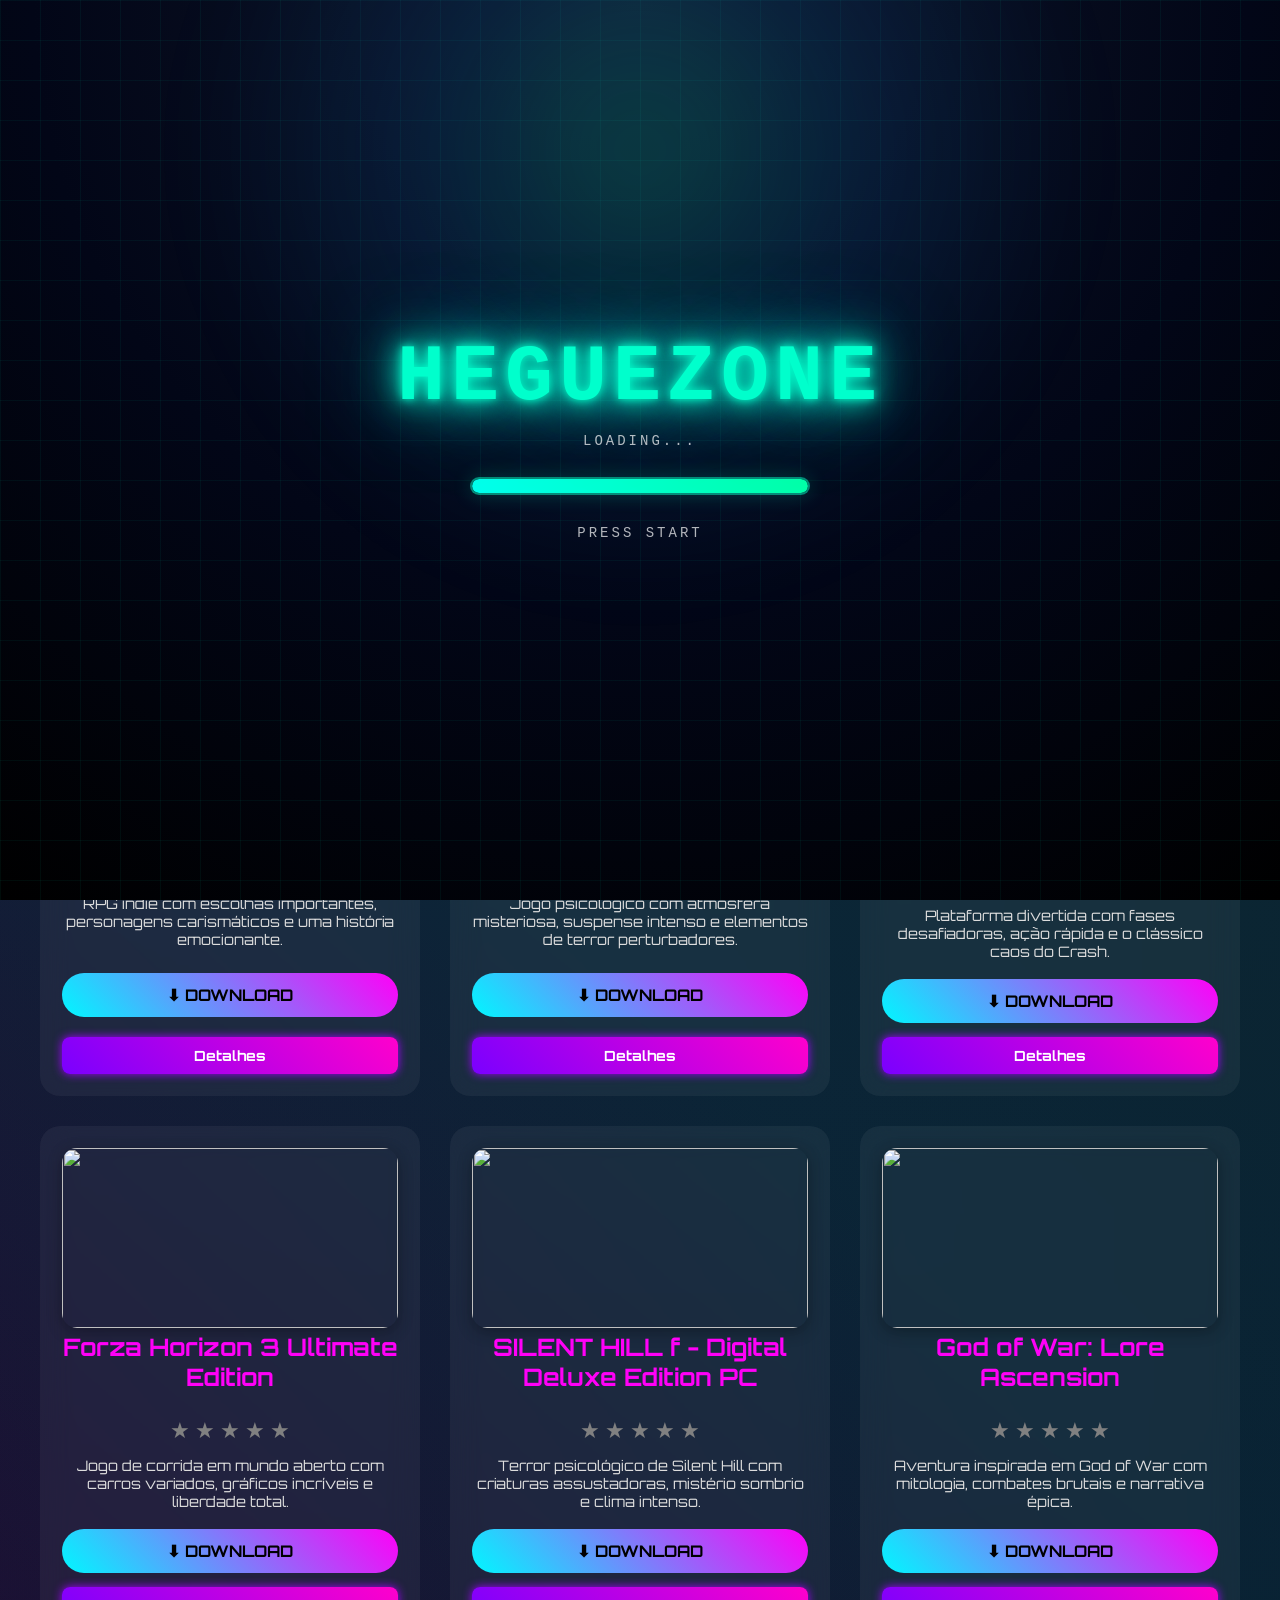
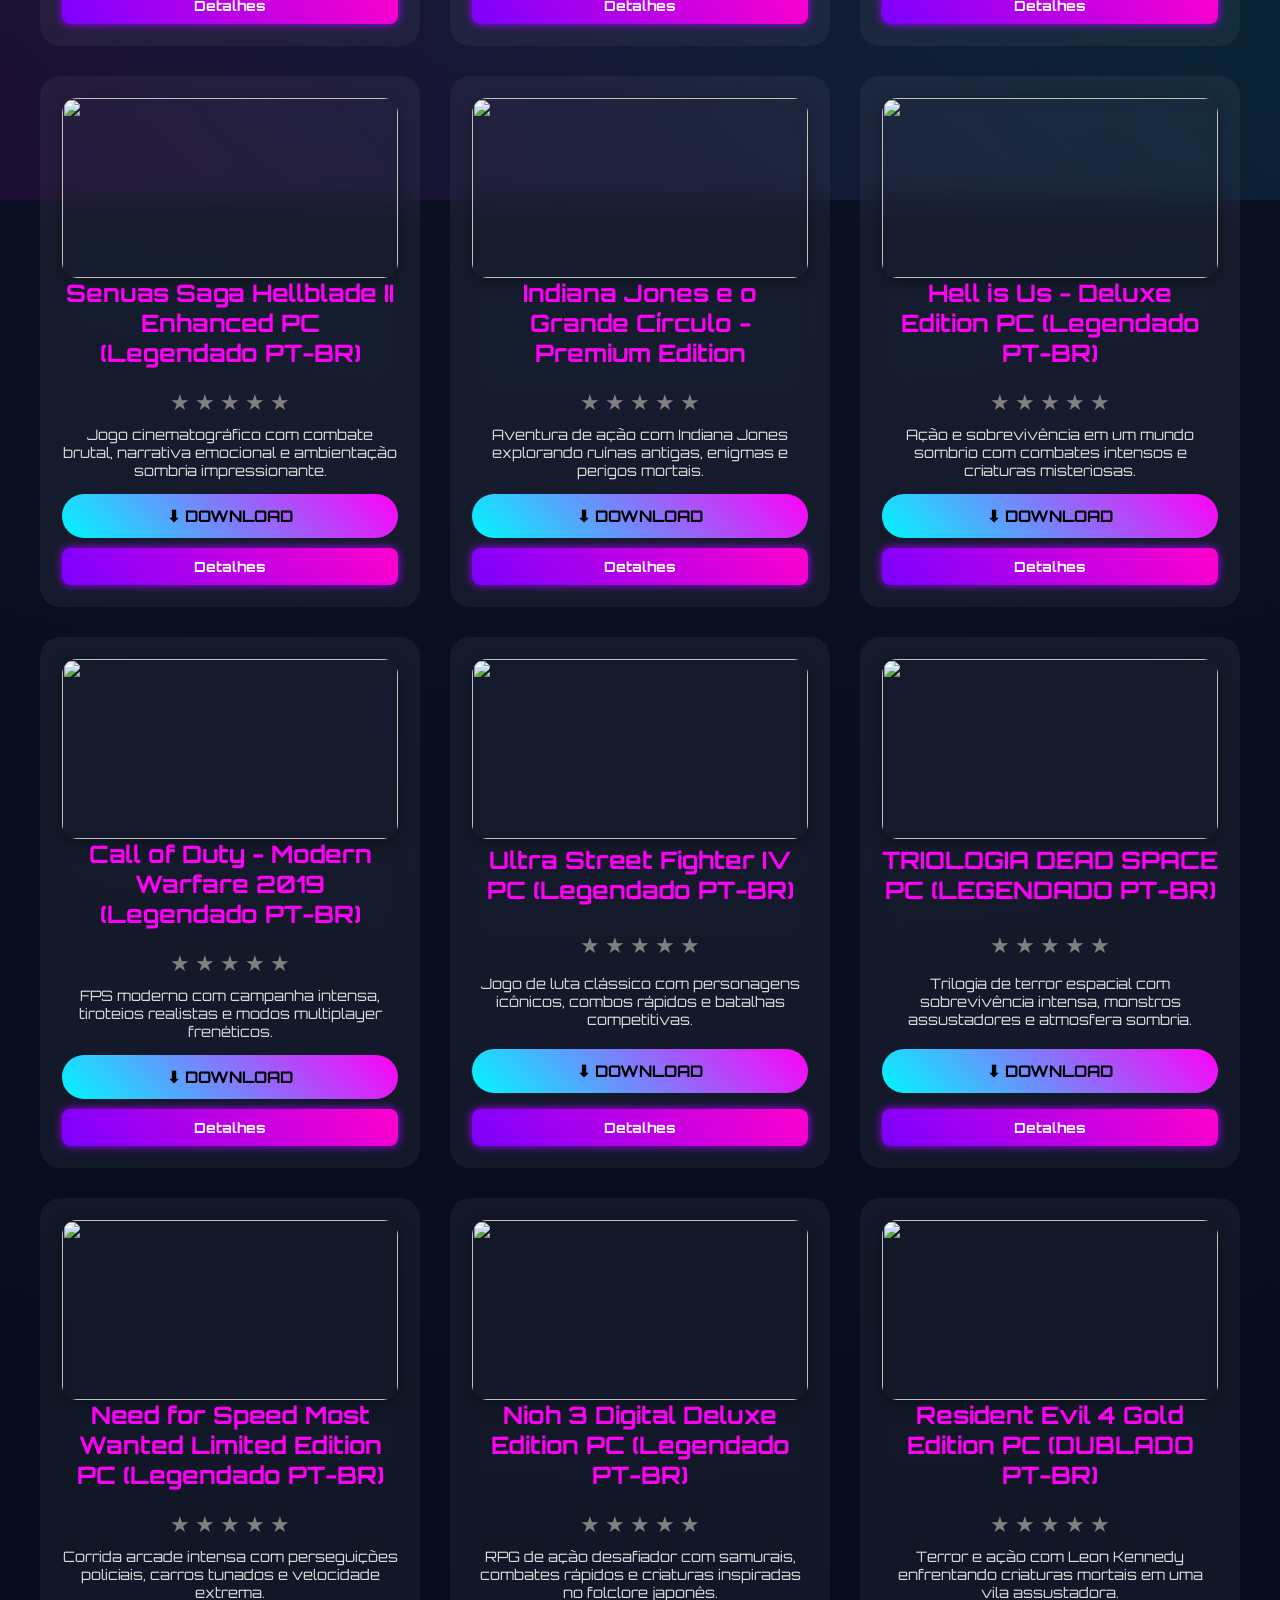
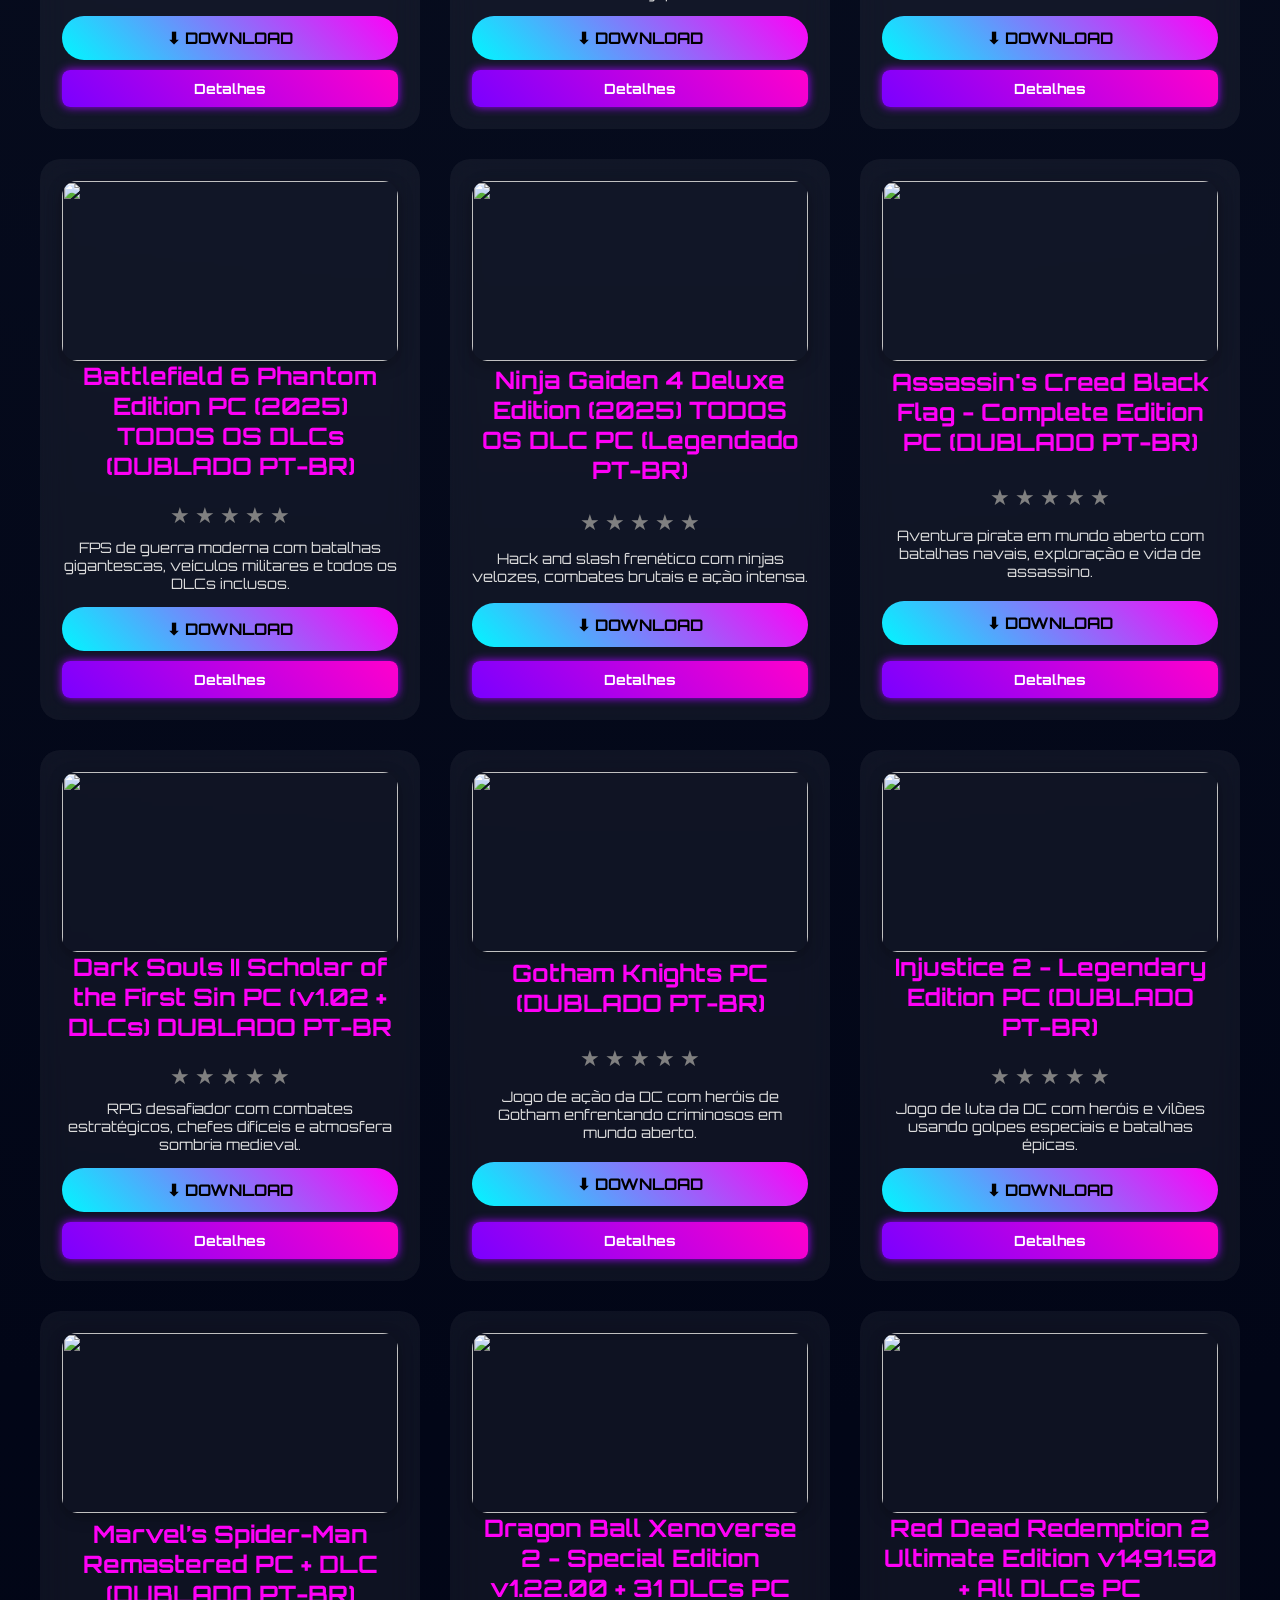
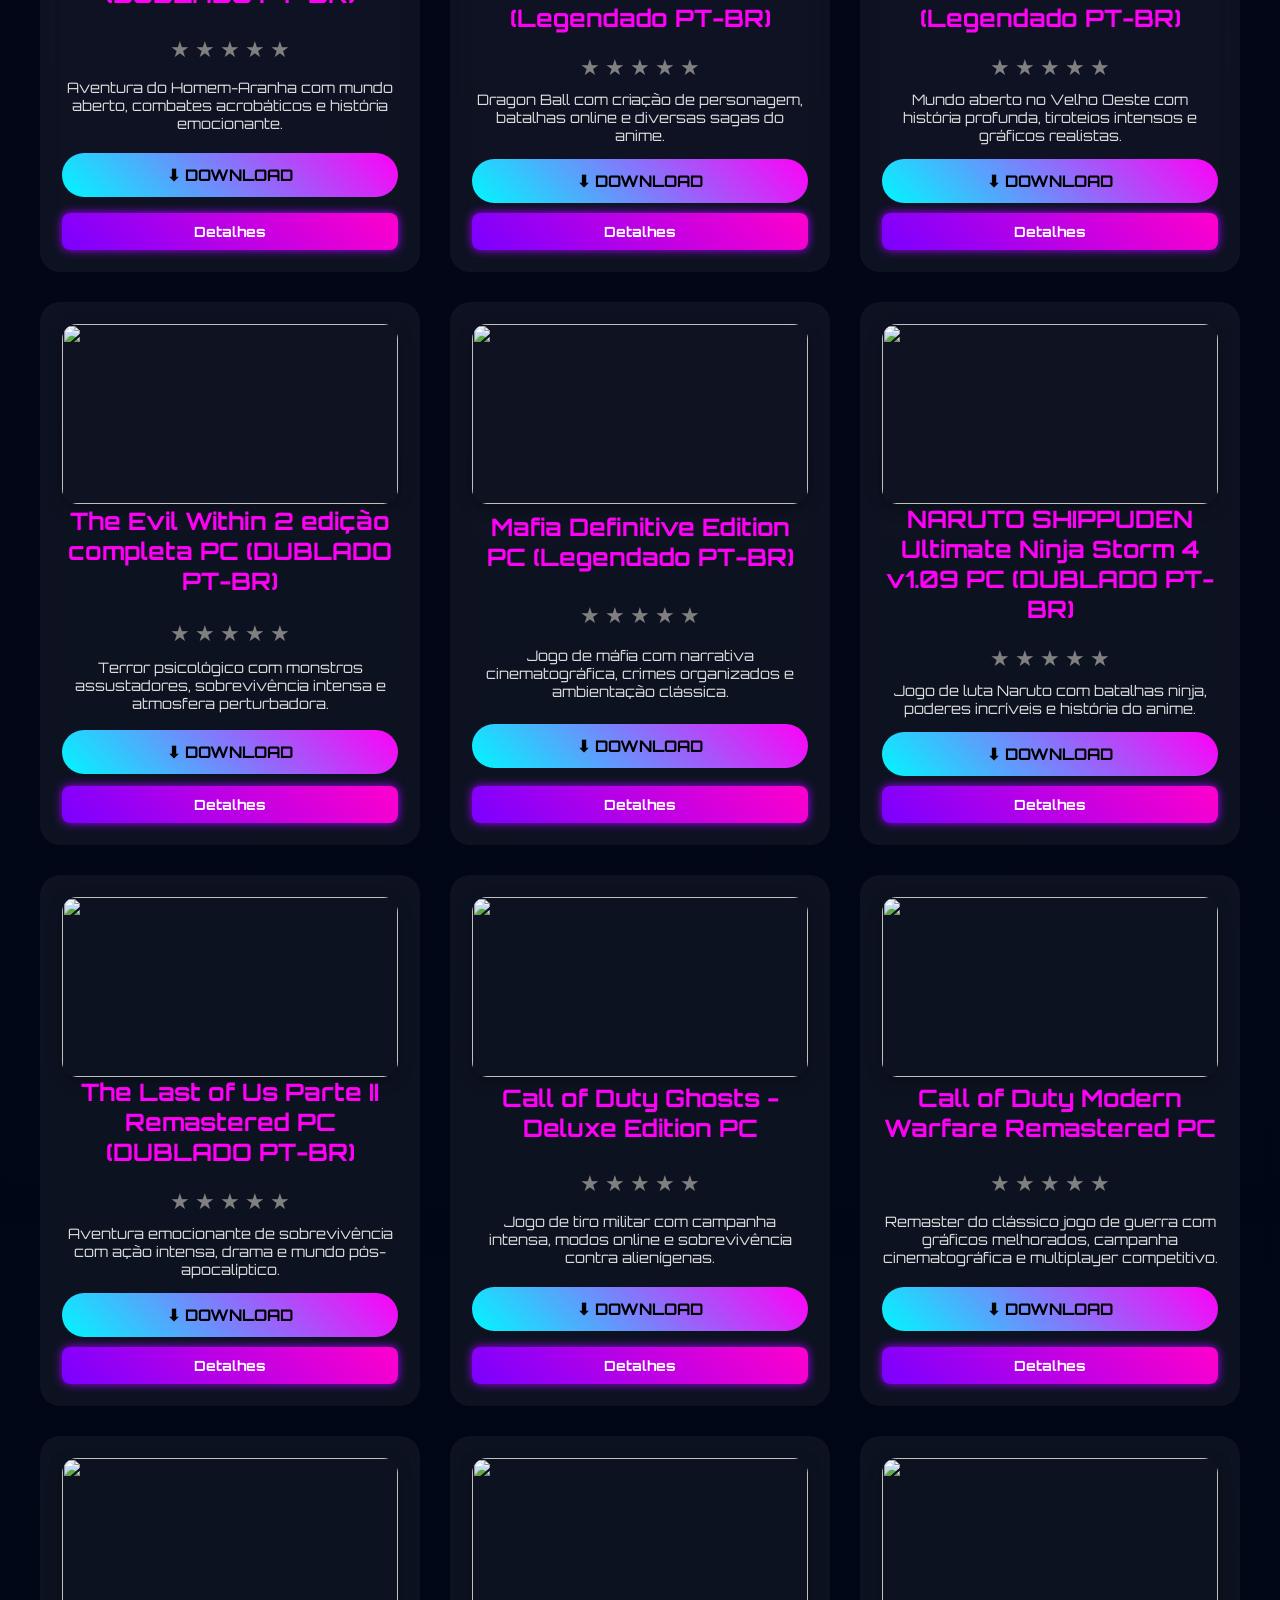
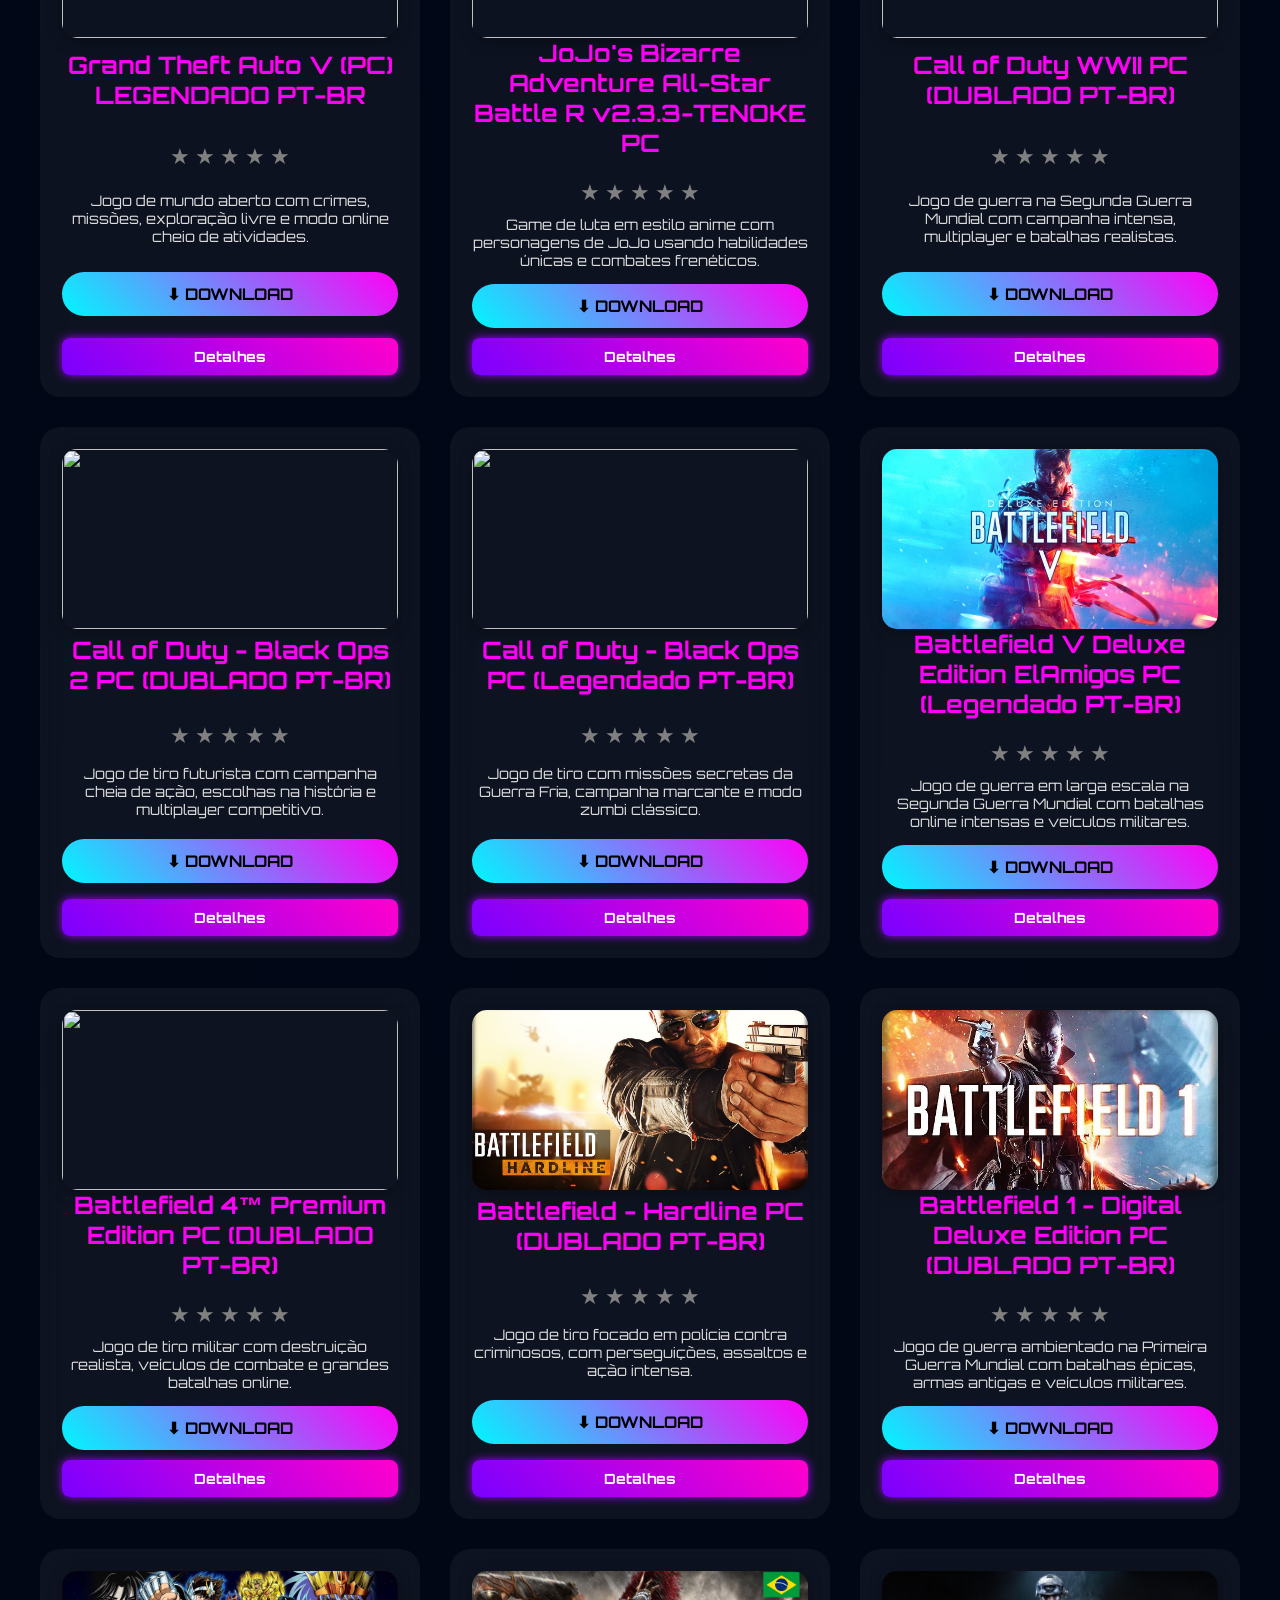
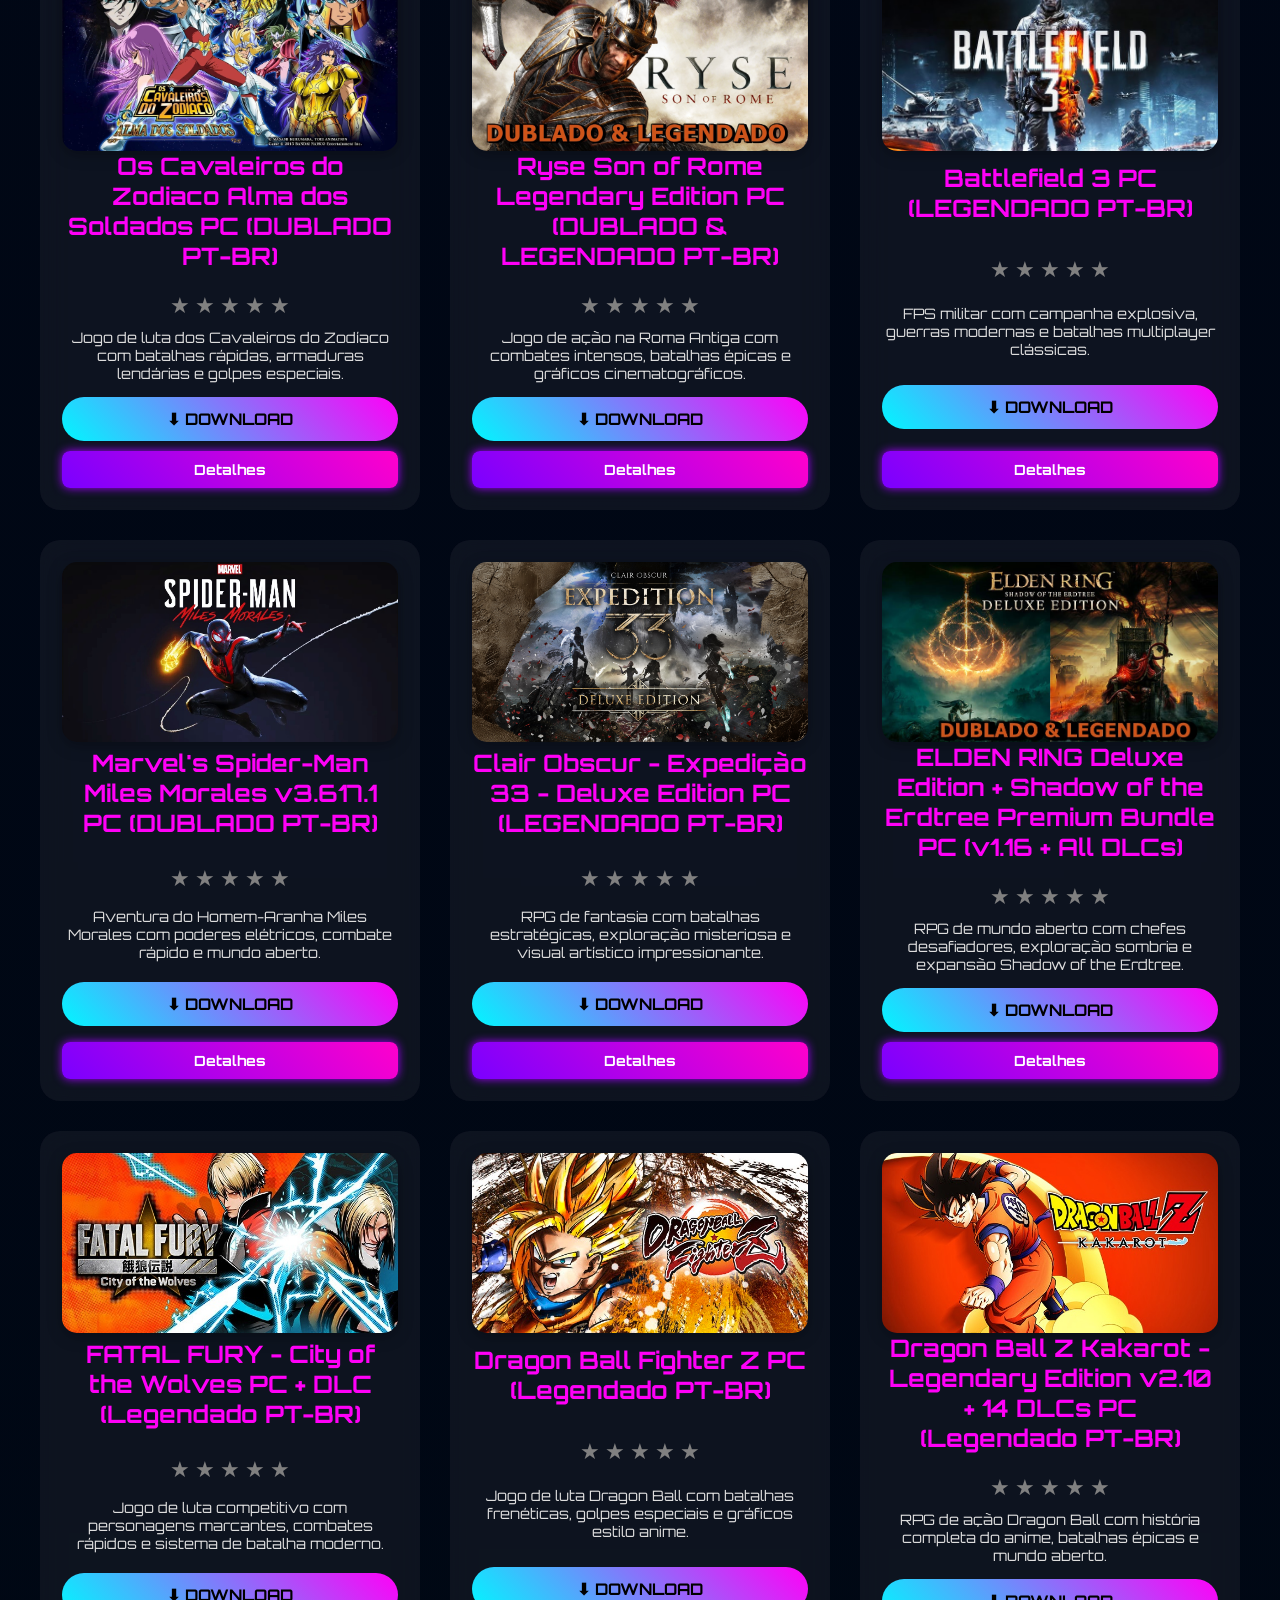
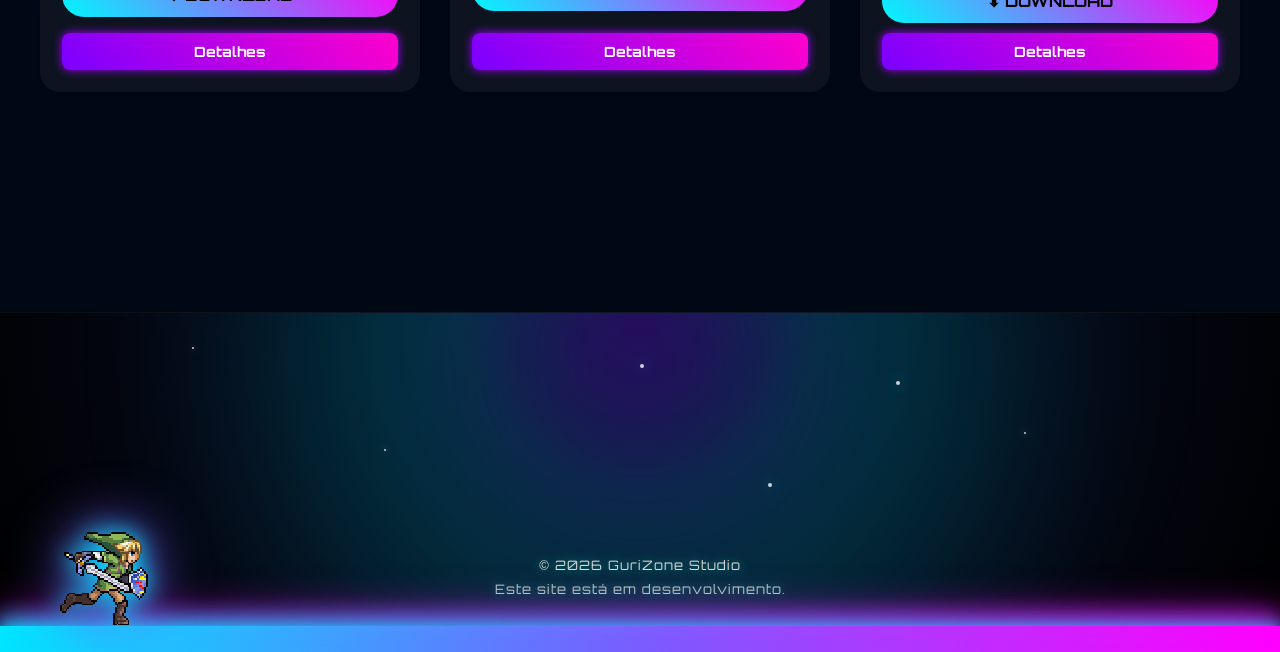
==== index.html @ b83477f0 "✨ novo visual cyberpunk AAA com loader cinematográfico, footer cenário Zelda e tema claro/escuro apr" ====
<!DOCTYPE html>
<html lang="pt-BR">
<head>
<meta charset="UTF-8">
<meta name="viewport" content="width=device-width, initial-scale=1.0">
<title>Arthur Plays</title>

<link rel="icon" type="image/png" href="public/assets/images/saitamaimg.png">

<link href="https://fonts.googleapis.com/css2?family=Orbitron:wght@400;600;800&display=swap" rel="stylesheet">
<link rel="stylesheet" href="styles.css">

</head>

<body>

<div id="arcade-loader">
  <div class="loader-content">
    <h1>HEGUEZONE</h1>
    <p class="loading-text">LOADING...</p>
    <div class="loading-bar">
      <div class="loading-fill"></div>
    </div>
    <p class="press-start">PRESS START</p>
  </div>
</div>

<audio id="start-sound">
  <source src="public/assets/audios/AAAANAOACHOAUDIO" type="audio/mpeg">
</audio>

<div class="background-animation"></div>

<header class="header">
    <h1>🎮 HegueZone 🎮</h1>
    <p>Baixe seus jogos gratuitos com apenas um clique</p>
    <button id="themeToggle" class="theme-btn">
        <span class="icon">🌙</span>
        <span class="text">Modo Escuro</span>
    </button>


    <button id="music-toggle" class="mario-block">
  <span id="block-icon">?</span>
</button>

<audio id="bg-music" loop>
  <source src="public/assets/audios/ncsmusic.mp3" type="audio/mpeg">
</audio>

<audio id="coin-sound">
  <source src="public/assets/audios/musiccoin.mp3" type="audio/mpeg">
</audio>

</header>

<div class="hero-card">

    <div class="hero-slider">
        <img src="https://i.ytimg.com/vi/wKBV2V6meUQ/maxresdefault.jpg" class="hero-slide active" class="hero-slide active" alt="">
        <img src="https://blogger.googleusercontent.com/img/b/R29vZ2xl/AVvXsEjxf_k8YnuP5SVYiYGF3wWGNegWWNF_MXy69ScmkUclvuExcQy7RGbL-48Ky8jG4o4ZsOc7j5BIqFdsBXfaoGIZ7aTa0_LlvxZPoLY25GwrixLQz0XwNSguM03rDNctI9Ffn-qHL9eslhqDYlP-K8U9HD5VYRgVI9kWjt1HJ3Y6z5zoHtzURRNYWd8d0Q/s1920/GQ_Best_Video_Games_of_All_Time.jpg" class="hero-slide" alt="">
        <img src="https://i.gruposwhats.app/grupo-de-whatsapp-fnaf-654818ff89640.webp" class="hero-slide" alt="">
    </div>

    <div class="hero-mini-caption">
        <h3 id="heroTitle">🎮 SNES Retro Collection</h3>
        <p id="heroDesc">Reviva a era dourada dos consoles com centenas de clássicos em um pack único.</p>

        <div class="hero-action-buttons">
            <a href="https://www.mediafire.com/file/zs6f1d58hd027es/PC_ClassicMini_SNES_800_jogos!_CONFIGURADO.rar/file" class="hero-download-btn">⬇ BAIXAR AGORA</a>
            <a href="#" class="hero-info-btn">DETALHES</a>
        </div>
    </div>

</div>


<section class="controls">

    <input type="text" id="searchInput" placeholder="🔎 Pesquisar jogo...">

    <div class="filter-buttons">
        <button class="filter-btn active" data-category="all">Todos</button>
        <button class="filter-btn" data-category="acao">Ação</button>
        <button class="filter-btn" data-category="rpg">RPG</button>
        <button class="filter-btn" data-category="terror">Terror</button>
        <button class="filter-btn" data-category="corrida">Corrida</button>
        <button class="filter-btn" data-category="luta">Luta</button>
    </div>

</section>

<section class="games-container">

    <div class="game-card" data-category="rpg">
        <img src="https://p4.wallpaperbetter.com/wallpaper/86/954/557/video-game-undertale-papyrus-undertale-sans-undertale-wallpaper-preview.jpg">
        <h2>Undertale PT-BR</h2>
        <div class="rating">
    <span class="star" data-value="1">★</span>
    <span class="star" data-value="2">★</span>
    <span class="star" data-value="3">★</span>
    <span class="star" data-value="4">★</span>
    <span class="star" data-value="5">★</span>
</div>
        <p>RPG indie com escolhas importantes, personagens carismáticos e uma história emocionante.</p>
        <a href="https://www.mediafire.com/file/rwb1aeauofyd4w7/Undertale++PT-BR+v1.001.rar" class="btn-download">⬇ DOWNLOAD</a>
        <a href="game.html?id=undertale" class="btn-details">Detalhes</a>
    </div>

    
    <div class="game-card" data-category="terror"> 
        <img src="https://encrypted-tbn0.gstatic.com/images?q=tbn:ANd9GcS4m31IMvHS3L3-p2gIeGzq8O324nfDiyqbgA&s" height="180PX">
        <h2>Mi Side PT-BR</h2>
        <div class="rating">
    <span class="star" data-value="1">★</span>
    <span class="star" data-value="2">★</span>
    <span class="star" data-value="3">★</span>
    <span class="star" data-value="4">★</span>
    <span class="star" data-value="5">★</span>
</div>
        <p>Jogo psicológico com atmosfera misteriosa, suspense intenso e elementos de terror perturbadores.</p>
        <a href="https://www.mediafire.com/file/mzpfjlbwfcshcfj/MiSide.zip/file" class="btn-download">⬇ DOWNLOAD</a>
        <a href="game.html?jogo=miside" class="btn-details">Detalhes</a>
    </div>

    <div class="game-card" data-category="acao">
        <img src="https://revolutionarena.com/pt-br/wp-content/uploads/sites/2/2021/05/Crash-Bandicoot-4-Its-About-Time.jpg">
        <h2>Crash Bandicoot 4 PT-BR</h2>
        <div class="rating">
    <span class="star" data-value="1">★</span>
    <span class="star" data-value="2">★</span>
    <span class="star" data-value="3">★</span>
    <span class="star" data-value="4">★</span>
    <span class="star" data-value="5">★</span>
</div>
        <p>Plataforma divertida com fases desafiadoras, ação rápida e o clássico caos do Crash.</p>
        <a href="https://drive.usercontent.google.com/download?id=1rAjOHGJpSqcDAehSX-Yz-eKTBszVLyh7&export=download&authuser=0" class="btn-download">⬇ DOWNLOAD</a>
        <a href="game.html?jogo=crash4"class="btn-details">Detalhes</a>
    </div>

    <div class="game-card" data-category="corrida">
        <img src="https://gaming-cdn.com/images/products/7626/orig/forza-horizon-3-ultimate-edition-ultimate-edition-pc-xbox-one-jogo-microsoft-store-cover.jpg?v=1738681403">
        <h2>Forza Horizon 3 Ultimate Edition</h2>
        <div class="rating">
    <span class="star" data-value="1">★</span>
    <span class="star" data-value="2">★</span>
    <span class="star" data-value="3">★</span>
    <span class="star" data-value="4">★</span>
    <span class="star" data-value="5">★</span>
</div>
        <p>Jogo de corrida em mundo aberto com carros variados, gráficos incríveis e liberdade total.</p>
        <a href="https://drive.usercontent.google.com/download?id=16pVdGf31j3A-nMg7D0bKM4ywasrn4Ka9&export=download&authuser=0" class="btn-download">⬇ DOWNLOAD</a>
        <a href="game.html?jogo=forza3"class="btn-details">Detalhes</a>
    </div>

    <div class="game-card" data-category="terror">
        <img src="https://cdn1.epicgames.com/spt-assets/6d34282a26c544df88ccc57505cdd2f0/silent-hill-f-1kmjs.jpg">
        <h2>SILENT HILL f - Digital Deluxe Edition PC</h2>
        <div class="rating">
    <span class="star" data-value="1">★</span>
    <span class="star" data-value="2">★</span>
    <span class="star" data-value="3">★</span>
    <span class="star" data-value="4">★</span>
    <span class="star" data-value="5">★</span>
</div>
        <p>Terror psicológico de Silent Hill com criaturas assustadoras, mistério sombrio e clima intenso.</p>
        <a href="https://drive.google.com/file/d/1nhkRh3KG13zOaGpP8a_iVKrt-Vv0JcJI/view" class="btn-download">⬇ DOWNLOAD</a>
        <a href="game.html?jogo=silenthillf"class="btn-details">Detalhes</a>
    </div>

    <div class="game-card" data-category="acao">
        <img src="https://i.ytimg.com/vi/G3WHnjmb31s/maxresdefault.jpg">
        <h2>God of War: Lore Ascension</h2>
        <div class="rating">
    <span class="star" data-value="1">★</span>
    <span class="star" data-value="2">★</span>
    <span class="star" data-value="3">★</span>
    <span class="star" data-value="4">★</span>
    <span class="star" data-value="5">★</span>
</div>
       <p>Aventura inspirada em God of War com mitologia, combates brutais e narrativa épica.</p>
        <a href="https://www.mediafire.com/file/duv84aobe90rix3/God_of_War_-_Lore_Ascension.7z/file" class="btn-download">⬇ DOWNLOAD</a>
        <a href="game.html?jogo=gowascension"class="btn-details">Detalhes</a>
    </div>

    <div class="game-card" data-category="rpg">
        <img src="https://blogger.googleusercontent.com/img/b/R29vZ2xl/AVvXsEih_2rn0eCibTe86OHI13vixuRQGPvXHqCHvgxfSbzUpzCiVUdPNz4jMD5RU_Ui_2IEA4lgOyT562Cg7HETypF_QeKNaQ3I80l90JSHQXYItKtIIAoAx-WlzW_1ljKtiTr6N_vlM1oxmd7bZKqfCX-aOGta3Cm2vSox9GtLa19eKVIq7-N2zuvndn2joo82/s1920/Senua">
        <h2>Senuas Saga Hellblade II Enhanced PC (Legendado PT-BR)</h2>
        <div class="rating">
    <span class="star" data-value="1">★</span>
    <span class="star" data-value="2">★</span>
    <span class="star" data-value="3">★</span>
    <span class="star" data-value="4">★</span>
    <span class="star" data-value="5">★</span>
</div>
        <p>Jogo cinematográfico com combate brutal, narrativa emocional e ambientação sombria impressionante.</p>
        <a href="https://drive.google.com/file/d/1G5QWun8XAUcGs3TRlPYKpcdcpHKOAMaD/view" class="btn-download">⬇ DOWNLOAD</a>
        <a href="game.html?jogo=hellblade2"class="btn-details">Detalhes</a>
    </div>

    <div class="game-card" data-category="acao"> 
        <img src="https://shared.fastly.steamstatic.com/store_item_assets/steam/apps/2677660/121b202cd5322f539a1e52a655fc5c7b98c19b97/capsule_616x353_brazilian.jpg?t=1763745007">
        <h2>Indiana Jones e o Grande Círculo - Premium Edition</h2>
        <div class="rating">
    <span class="star" data-value="1">★</span>
    <span class="star" data-value="2">★</span>
    <span class="star" data-value="3">★</span>
    <span class="star" data-value="4">★</span>
    <span class="star" data-value="5">★</span>
</div>
        <p>Aventura de ação com Indiana Jones explorando ruínas antigas, enigmas e perigos mortais.</p>
        <a href="https://www.mediafire.com/file/yzfcx7dlxodhnxr/Indiana_Jones_e_o_Grande_Círculo_-_Premium_Edition_2024_PC_%28DUBLADO_PT-BR%29.rar/file" class="btn-download">⬇ DOWNLOAD</a>
        <a href="game.html?jogo=indiana"class="btn-details">Detalhes</a>
    </div>

    <div class="game-card" data-category="rpg">
        <img src="https://cdn1.epicgames.com/spt-assets/340b7dcf4fc94b289d8958815593acb9/hell-is-us-4qd3q.jpg">
        <h2>Hell is Us - Deluxe Edition PC (Legendado PT-BR)</h2>
        <div class="rating">
    <span class="star" data-value="1">★</span>
    <span class="star" data-value="2">★</span>
    <span class="star" data-value="3">★</span>
    <span class="star" data-value="4">★</span>
    <span class="star" data-value="5">★</span>
</div>
       <p>Ação e sobrevivência em um mundo sombrio com combates intensos e criaturas misteriosas.</p>
        <a href="https://drive.usercontent.google.com/download?id=1EC0d3Xg4fVNr1WLysrixH2o8Nox3oqxz&export=download&authuser=0" class="btn-download">⬇ DOWNLOAD</a>
        <a href="game.html?jogo=hellisus"class="btn-details">Detalhes</a>
    </div>

    <div class="game-card" data-category="acao">
        <img src="https://shared.fastly.steamstatic.com/store_item_assets/steam/apps/2000950/capsule_616x353.jpg?t=1678294805">
        <h2>Call of Duty - Modern Warfare 2019 (Legendado PT-BR)</h2>
        <div class="rating">
    <span class="star" data-value="1">★</span>
    <span class="star" data-value="2">★</span>
    <span class="star" data-value="3">★</span>
    <span class="star" data-value="4">★</span>
    <span class="star" data-value="5">★</span>
</div>
        <p>FPS moderno com campanha intensa, tiroteios realistas e modos multiplayer frenéticos.</p>
        <a href="https://www.mediafire.com/file/7x6djvoldm8219r/Call_of_Duty_-_Modern_Warfare_2019_PC_%2528DUBLADO_PT-BR%2529.rar/file" class="btn-download">⬇ DOWNLOAD</a>
        <a href="game.html?jogo=mw2019"class="btn-details">Detalhes</a>
    </div>

    <div class="game-card" data-category="luta">
        <img src="https://i.ytimg.com/vi/5kKvMgNjG7Y/hq720.jpg?sqp=-oaymwEhCK4FEIIDSFryq4qpAxMIARUAAAAAGAElAADIQj0AgKJD&rs=AOn4CLCyNqffSHC7Y2FQsYpftQkEFGlPhA">
        <h2>Ultra Street Fighter IV PC (Legendado PT-BR)</h2>
        <div class="rating">
    <span class="star" data-value="1">★</span>
    <span class="star" data-value="2">★</span>
    <span class="star" data-value="3">★</span>
    <span class="star" data-value="4">★</span>
    <span class="star" data-value="5">★</span>
</div>
        <p>Jogo de luta clássico com personagens icônicos, combos rápidos e batalhas competitivas.</p>
        <a href="https://www.mediafire.com/file/q62amwoq9bkhriu/Ultra_Street_Fighter_IV_PC_%28Legendado_PT-BR%29.rar/file" class="btn-download">⬇ DOWNLOAD</a>
        <a href="game.html?jogo=usf4"class="btn-details">Detalhes</a>
    </div>

    <div class="game-card" data-category="rpg">
        <img src="https://cdn1.epicgames.com/offer/4ec958d5e4b6429aadbc116cee0b6ea0/EGS_DeadSpace_MotiveStudio_S1_2560x1440-48626121e40a971f59b60451fa3d8636">
        <h2>TRIOLOGIA DEAD SPACE PC (LEGENDADO PT-BR)</h2>
        <div class="rating">
    <span class="star" data-value="1">★</span>
    <span class="star" data-value="2">★</span>
    <span class="star" data-value="3">★</span>
    <span class="star" data-value="4">★</span>
    <span class="star" data-value="5">★</span>
</div>
        <p>Trilogia de terror espacial com sobrevivência intensa, monstros assustadores e atmosfera sombria.</p>
        <a href="https://drive.usercontent.google.com/download?id=1lOF7YwLqr-xG-Hva1RtoeD0Hk29wr3r4&export=download&authuser=0" class="btn-download">⬇ DOWNLOAD</a>
        <a href="game.html?jogo=deadspace"class="btn-details">Detalhes</a>
    </div>

    <div class="game-card" data-category="corrida">
        <img src="https://i.ytimg.com/vi/qPU73o-OL3g/maxresdefault.jpg">
        <h2>Need for Speed Most Wanted Limited Edition PC (Legendado PT-BR)</h2>
        <div class="rating">
    <span class="star" data-value="1">★</span>
    <span class="star" data-value="2">★</span>
    <span class="star" data-value="3">★</span>
    <span class="star" data-value="4">★</span>
    <span class="star" data-value="5">★</span>
</div>
       <p>Corrida arcade intensa com perseguições policiais, carros tunados e velocidade extrema.</p>
        <a href="https://drive.usercontent.google.com/download?id=1nhT7b7U5mSa5D8mUvDbxatkL82msAIuN&export=download&authuser=0" class="btn-download">⬇ DOWNLOAD</a>
        <a href="game.html?jogo=nfs"class="btn-details">Detalhes</a>
    </div>

    <div class="game-card" data-category="rpg">
        <img src="https://gaming-cdn.com/images/products/21062/orig/nioh-3-pc-steam-cover.jpg?v=1770383000">
        <h2>Nioh 3 Digital Deluxe Edition PC (Legendado PT-BR)</h2>
        <div class="rating">
    <span class="star" data-value="1">★</span>
    <span class="star" data-value="2">★</span>
    <span class="star" data-value="3">★</span>
    <span class="star" data-value="4">★</span>
    <span class="star" data-value="5">★</span>
</div>
        <p>RPG de ação desafiador com samurais, combates rápidos e criaturas inspiradas no folclore japonês.</p>
        <a href="https://drive.google.com/file/d/1XwZyYMTP1pikvAmM24NsQ2ASd29cZTje/view" class="btn-download">⬇ DOWNLOAD</a>
        <a href="game.html?jogo=nioh3"class="btn-details">Detalhes</a>
    </div>

    <div class="game-card" data-category="acao">
        <img src="https://gaming-cdn.com/images/products/15856/616x353/resident-evil-4-gold-edition-gold-edition-pc-jogo-steam-europe-cover.jpg?v=1712846247">
        <h2>Resident Evil 4 Gold Edition PC (DUBLADO PT-BR)</h2>
        <div class="rating">
    <span class="star" data-value="1">★</span>
    <span class="star" data-value="2">★</span>
    <span class="star" data-value="3">★</span>
    <span class="star" data-value="4">★</span>
    <span class="star" data-value="5">★</span>
</div>
        <p>Terror e ação com Leon Kennedy enfrentando criaturas mortais em uma vila assustadora.</p>
        <a href="https://drive.usercontent.google.com/download?id=1NZxkenydZqiw2HdBeham9YRdhKen7Rw8&export=download&authuser=0" class="btn-download">⬇ DOWNLOAD</a>
        <a href="game.html?jogo=re4"class="btn-details">Detalhes</a>
    </div>

    <div class="game-card" data-category="acao">
        <img src="https://i.ytimg.com/vi/wFuzWzkEaDs/hq720.jpg?sqp=-oaymwEhCK4FEIIDSFryq4qpAxMIARUAAAAAGAElAADIQj0AgKJD&rs=AOn4CLDEpbd5CA3KnyAH3LXePf54LdHk4Q" height="160PX">
        <h2>Battlefield 6 Phantom Edition PC (2025) TODOS OS DLCs (DUBLADO PT-BR)</h2>
        <div class="rating">
    <span class="star" data-value="1">★</span>
    <span class="star" data-value="2">★</span>
    <span class="star" data-value="3">★</span>
    <span class="star" data-value="4">★</span>
    <span class="star" data-value="5">★</span>
</div>
        <p>FPS de guerra moderna com batalhas gigantescas, veículos militares e todos os DLCs inclusos.</p>
        <a href="https://www.mediafire.com/file/8hpy0xzgsyhq7l9/Battlefield_6_Phantom_Edition_PC_%282025%29_TODOS_OS_DLCs_%28DUBLADO_PT-BR%29.rar/file" class="btn-download">⬇ DOWNLOAD</a>
        <a href="game.html?jogo=bf6"class="btn-details">Detalhes</a>
    </div>

    <div class="game-card" data-category="acao">
        <img src="https://shared.fastly.steamstatic.com/store_item_assets/steam/apps/2627260/header.jpg?t=1762366827" height="160PX">
        <h2>Ninja Gaiden 4 Deluxe Edition (2025) TODOS OS DLC PC (Legendado PT-BR)</h2>
        <div class="rating">
    <span class="star" data-value="1">★</span>
    <span class="star" data-value="2">★</span>
    <span class="star" data-value="3">★</span>
    <span class="star" data-value="4">★</span>
    <span class="star" data-value="5">★</span>
</div>
        <p>Hack and slash frenético com ninjas velozes, combates brutais e ação intensa.</p>
        <a href="https://drive.usercontent.google.com/download?id=1qLc7UyUuhB8Q-jCjswBPfvTFxx8ibJ8x&export=download&authuser=0" class="btn-download">⬇ DOWNLOAD</a>
        <a href="game.html?jogo=ninjagaiden4"class="btn-details">Detalhes</a>
    </div>

    <div class="game-card" data-category="rpg">
        <img src="https://viciados.net/wp-content/uploads/2023/06/Ubisoft-Assassins-Creed-IV-Black-Flag-Remake-Soon.webp">
        <h2>Assassin's Creed Black Flag - Complete Edition PC (DUBLADO PT-BR)</h2>
        <div class="rating">
    <span class="star" data-value="1">★</span>
    <span class="star" data-value="2">★</span>
    <span class="star" data-value="3">★</span>
    <span class="star" data-value="4">★</span>
    <span class="star" data-value="5">★</span>
</div>
        <p>Aventura pirata em mundo aberto com batalhas navais, exploração e vida de assassino.</p>
        <a href="https://www.mediafire.com/file/4lxlgq2lv43g0lk/Assassin%27s_Creed_Black_Flag_-_Complete_Edition_PC_%28DUBLADO_PT-BR%29.rar/file" class="btn-download">⬇ DOWNLOAD</a>
        <a href="game.html?jogo=acblackflag"class="btn-details">Detalhes</a>
    </div>

    <div class="game-card" data-category="acao">
        <img src="https://i.ytimg.com/vi/ikSaiSrCpDo/maxresdefault.jpg">
        <h2>Dark Souls II Scholar of the First Sin PC (v1.02 + DLCs) DUBLADO PT-BR</h2>
        <div class="rating">
    <span class="star" data-value="1">★</span>
    <span class="star" data-value="2">★</span>
    <span class="star" data-value="3">★</span>
    <span class="star" data-value="4">★</span>
    <span class="star" data-value="5">★</span>
</div>
        <p>RPG desafiador com combates estratégicos, chefes difíceis e atmosfera sombria medieval.</p>
        <a href="https://drive.usercontent.google.com/download?id=1N-O3Vrv6mdRUAhJg0hMo87p66_LEz_9a&export=download&authuser=0" class="btn-download">⬇ DOWNLOAD</a>
        <a href="game.html?jogo=darksouls2"class="btn-details">Detalhes</a>
    </div>

    <div class="game-card" data-category="rpg">
        <img src="https://cdn1.epicgames.com/offer/05057ec2d5ea43c3b0701cc1518e0577/EGS_GothamKnightsDeluxe_WarnerBrosGamesMontreal_Editions_S1_2560x1440-f9c8e9acb58e2c897728033038f2a499">
        <h2>Gotham Knights PC (DUBLADO PT-BR)</h2>
        <div class="rating">
    <span class="star" data-value="1">★</span>
    <span class="star" data-value="2">★</span>
    <span class="star" data-value="3">★</span>
    <span class="star" data-value="4">★</span>
    <span class="star" data-value="5">★</span>
</div>
        <p>Jogo de ação da DC com heróis de Gotham enfrentando criminosos em mundo aberto.</p>
        <a href="https://drive.usercontent.google.com/download?id=19g-cHlBHyD-DCUT46cN9sS6YaMV-Qg1g&export=download&authuser=0" class="btn-download">⬇ DOWNLOAD</a>
        <a href="game.html?jogo=gotham"class="btn-details">Detalhes</a>
    </div>

    <div class="game-card" data-category="luta">
        <img src="https://assets.nuuvem.com/image/upload/v1/products/5abc08678810246d5f0e5ee5/sharing_images/fuyoz4oafrsvx2oxzlvk.jpg">
        <h2>Injustice 2 - Legendary Edition PC (DUBLADO PT-BR)</h2>
        <div class="rating">
    <span class="star" data-value="1">★</span>
    <span class="star" data-value="2">★</span>
    <span class="star" data-value="3">★</span>
    <span class="star" data-value="4">★</span>
    <span class="star" data-value="5">★</span>
</div>
       <p>Jogo de luta da DC com heróis e vilões usando golpes especiais e batalhas épicas.</p>
        <a href="https://drive.usercontent.google.com/download?id=1hPj_UY2tRFDiWOED6oOXYr0aNCXa9pbK&export=download&authuser=0" class="btn-download">⬇ DOWNLOAD</a>
        <a href="game.html?jogo=injustice2"class="btn-details">Detalhes</a>
    </div>

    <div class="game-card" data-category="acao">
        <img src="https://cdn.awsli.com.br/22/22652/arquivos/marvel-s-spider-man-remastered.jpg">
        <h2>Marvel’s Spider-Man Remastered PC + DLC (DUBLADO PT-BR)</h2>
        <div class="rating">
    <span class="star" data-value="1">★</span>
    <span class="star" data-value="2">★</span>
    <span class="star" data-value="3">★</span>
    <span class="star" data-value="4">★</span>
    <span class="star" data-value="5">★</span>
</div>
        <p>Aventura do Homem-Aranha com mundo aberto, combates acrobáticos e história emocionante.</p>
        <a href="https://www.mediafire.com/file/cuwv48r6ok4oohg/Marvel’s_Spider-Man_Remastered_PC_%2B_DLC_%28DUBLADO_PT-BR%29.rar/file" class="btn-download">⬇ DOWNLOAD</a>
        <a href="game.html?jogo=spiderman"class="btn-details">Detalhes</a>
    </div>

    <div class="game-card" data-category="luta">
        <img src="https://cdn-ext.fanatical.com/production/product/1280x720/9958493c-c64d-4395-afa2-a477cfa42e0f.jpeg">
        <h2>Dragon Ball Xenoverse 2 - Special Edition v1.22.00 + 31 DLCs PC (Legendado PT-BR)</h2>
        <div class="rating">
    <span class="star" data-value="1">★</span>
    <span class="star" data-value="2">★</span>
    <span class="star" data-value="3">★</span>
    <span class="star" data-value="4">★</span>
    <span class="star" data-value="5">★</span>
</div>
        <p>Dragon Ball com criação de personagem, batalhas online e diversas sagas do anime.</p>
        <a href="https://www.mediafire.com/file/vaaz9ir9255c0rc/Dragon_Ball_Xenoverse_2_-_Special_Edition_v1.22.00_%2B_31_DLCs_PC_%28Legendado_PT-BR%29.rar/file" class="btn-download">⬇ DOWNLOAD</a>
        <a href="game.html?jogo=xenoverse2"class="btn-details">Detalhes</a>
    </div>

    <div class="game-card" data-category="rpg">
        <img src="https://i.ytimg.com/vi/hM9fSmxoB4g/maxresdefault.jpg">
        <h2>Red Dead Redemption 2 Ultimate Edition v1491.50 + All DLCs PC (Legendado PT-BR)</h2>
        <div class="rating">
    <span class="star" data-value="1">★</span>
    <span class="star" data-value="2">★</span>
    <span class="star" data-value="3">★</span>
    <span class="star" data-value="4">★</span>
    <span class="star" data-value="5">★</span>
</div>
        <p>Mundo aberto no Velho Oeste com história profunda, tiroteios intensos e gráficos realistas.</p>
        <a href="https://www.mediafire.com/file/hi51w4nfjivnarr/Red_Dead_Redemption_2_Ultimate_Edition_PT-BR_v1491.50_%2B_All_DLCs_PC_%28Legendado_PT-BR%29.rar/file" class="btn-download">⬇ DOWNLOAD</a>
        <a href="game.html?jogo=rdr2"class="btn-details">Detalhes</a>
    </div>

    <div class="game-card" data-category="rpg">
        <img src="https://gaming-cdn.com/images/products/2133/616x353/the-evil-within-2-pc-jogo-steam-cover.jpg?v=1650450943">
        <h2>The Evil Within 2 edição completa PC (DUBLADO PT-BR)</h2>
        <div class="rating">
    <span class="star" data-value="1">★</span>
    <span class="star" data-value="2">★</span>
    <span class="star" data-value="3">★</span>
    <span class="star" data-value="4">★</span>
    <span class="star" data-value="5">★</span>
</div>
        <p>Terror psicológico com monstros assustadores, sobrevivência intensa e atmosfera perturbadora.</p>
        <a href="https://www.mediafire.com/file/0s11pvbjp0o5q5y/The_Evil_Within_2_edição_completa_PC_%28DUBLADO_PT-BR%29.rar/file" class="btn-download">⬇ DOWNLOAD</a>
        <a href="game.html?jogo=evilwithin2"class="btn-details">Detalhes</a>
    </div>

    <div class="game-card" data-category="acao">
        <img src="https://www.gamerscore.com.br/wp-content/uploads/2024/08/Mafia.webp" height="160PX">
        <h2>Mafia Definitive Edition PC (Legendado PT-BR)</h2>
        <div class="rating">
    <span class="star" data-value="1">★</span>
    <span class="star" data-value="2">★</span>
    <span class="star" data-value="3">★</span>
    <span class="star" data-value="4">★</span>
    <span class="star" data-value="5">★</span>
</div>
        <p>Jogo de máfia com narrativa cinematográfica, crimes organizados e ambientação clássica.</p>
        <a href="https://www.mediafire.com/file/aabpu1uuurmjqhu/Mafia_Definitive_Edition_PC_%28Legendado_PT-BR%29.rar/file" class="btn-download">⬇ DOWNLOAD</a>
        <a href="game.html?jogo=mafia"class="btn-details">Detalhes</a>
    </div>

    <div class="game-card" data-category="luta">
        <img src="https://i.ytimg.com/vi/YZsrMGe4y88/maxresdefault.jpg" height="160PX">
        <h2>NARUTO SHIPPUDEN Ultimate Ninja Storm 4 v1.09 PC (DUBLADO PT-BR)</h2>
        <div class="rating">
    <span class="star" data-value="1">★</span>
    <span class="star" data-value="2">★</span>
    <span class="star" data-value="3">★</span>
    <span class="star" data-value="4">★</span>
    <span class="star" data-value="5">★</span>
</div>
        <p>Jogo de luta Naruto com batalhas ninja, poderes incríveis e história do anime.</p>
        <a href="https://drive.usercontent.google.com/download?id=1EvuydEGI2f8NS1CCy-qm1Gy25l0CThD3&export=download&authuser=0" class="btn-download">⬇ DOWNLOAD</a>
        <a href="game.html?jogo=naruto"class="btn-details">Detalhes</a>
    </div>

    <div class="game-card" data-category="rpg">
        <img src="https://i.ytimg.com/vi/2jO3T5qJ77g/hq720.jpg?sqp=-oaymwEhCK4FEIIDSFryq4qpAxMIARUAAAAAGAElAADIQj0AgKJD&rs=AOn4CLAE7pDxtTQLsoeYAVLfALnlkaKvAQ" height="160PX">
        <h2>The Last of Us Parte II Remastered PC (DUBLADO PT-BR)</h2>
        <div class="rating">
    <span class="star" data-value="1">★</span>
    <span class="star" data-value="2">★</span>
    <span class="star" data-value="3">★</span>
    <span class="star" data-value="4">★</span>
    <span class="star" data-value="5">★</span>
</div>
        <p>Aventura emocionante de sobrevivência com ação intensa, drama e mundo pós-apocalíptico.</p>
        <a href="https://drive.usercontent.google.com/download?id=1bhbAN1fN7py2usdC9WvYPKYoAVSrNoIM&export=download&authuser=0" class="btn-download">⬇ DOWNLOAD</a>
        <a href="game.html?jogo=tlou2"class="btn-details">Detalhes</a>
    </div>

       <div class="game-card" data-category="acao"> 
        <img src="https://wallpapercave.com/wp/q7ca3Hi.jpg" height="180PX">
        <h2>Call of Duty Ghosts - Deluxe Edition PC</h2>
        <div class="rating">
    <span class="star" data-value="1">★</span>
    <span class="star" data-value="2">★</span>
    <span class="star" data-value="3">★</span>
    <span class="star" data-value="4">★</span>
    <span class="star" data-value="5">★</span>
</div>
        <p>Jogo de tiro militar com campanha intensa, modos online e sobrevivência contra alienígenas.</p>
        <a href="https://www.mediafire.com/file/1bht02xfhfa8ytp/Call_of_Duty_Ghosts_-_Deluxe_Edition_PC_(DUBLADO_PT-BR).rar/file" class="btn-download">⬇ DOWNLOAD</a>
        <a href="game.html?jogo=miside" class="btn-details">Detalhes</a>
    </div>

       <div class="game-card" data-category="acao"> 
        <img src="http://cdn.wccftech.com/wp-content/uploads/2016/06/call-of-duty-modern-warfare-remastered-cover-header-1-copy_uahe.1920.jpg" height="160PX">
        <h2>Call of Duty Modern Warfare Remastered PC</h2>
        <div class="rating">
    <span class="star" data-value="1">★</span>
    <span class="star" data-value="2">★</span>
    <span class="star" data-value="3">★</span>
    <span class="star" data-value="4">★</span>
    <span class="star" data-value="5">★</span>
</div>
        <p>Remaster do clássico jogo de guerra com gráficos melhorados, campanha cinematográfica e multiplayer competitivo.</p>
        <a href="https://www.mediafire.com/file/o5mjwwdwizx5svz/Call_of_Duty_Modern_Warfare_Remastered_PC_%28Legendado_PT-BR%29.rar/file" class="btn-download">⬇ DOWNLOAD</a>
        <a href="game.html?jogo=miside" class="btn-details">Detalhes</a>
    </div>

       <div class="game-card" data-category="acao"> 
        <img src="https://i.ytimg.com/vi/6PaqyQLkubk/maxresdefault.jpg" height="180PX">
        <h2>Grand Theft Auto V (PC) LEGENDADO PT-BR</h2>
        <div class="rating">
    <span class="star" data-value="1">★</span>
    <span class="star" data-value="2">★</span>
    <span class="star" data-value="3">★</span>
    <span class="star" data-value="4">★</span>
    <span class="star" data-value="5">★</span>
</div>
        <p>Jogo de mundo aberto com crimes, missões, exploração livre e modo online cheio de atividades.</p>
        <a href="https://drive.usercontent.google.com/download?id=1_PrvnqxoHyXP3COlVa1pg5bE-VYJL4L9&export=download&authuser=0" class="btn-download">⬇ DOWNLOAD</a>
        <a href="game.html?jogo=miside" class="btn-details">Detalhes</a>
    </div>

       <div class="game-card" data-category="luta"> 
        <img src="https://sportshub.cbsistatic.com/i/2022/09/08/032b5322-f7bd-4c81-bf3d-3b4560925365/jojos-bizarre-adventure-all-star-battle-r.jpg?width=1200" height="180PX">
        <h2>JoJo's Bizarre Adventure All-Star Battle R v2.3.3-TENOKE PC</h2>
        <div class="rating">
    <span class="star" data-value="1">★</span>
    <span class="star" data-value="2">★</span>
    <span class="star" data-value="3">★</span>
    <span class="star" data-value="4">★</span>
    <span class="star" data-value="5">★</span>
</div>
        <p>Game de luta em estilo anime com personagens de JoJo usando habilidades únicas e combates frenéticos.</p>
        <a href="https://drive.usercontent.google.com/download?id=18osWNEPxV5hVvM7GlJjayfPsKGoi_RSX&export=download&authuser=0" class="btn-download">⬇ DOWNLOAD</a>
        <a href="game.html?jogo=miside" class="btn-details">Detalhes</a>
    </div>

       <div class="game-card" data-category="acao"> 
        <img src="https://tse4.mm.bing.net/th/id/OIP.jXReVSH2nEZao0F-1Oe4KgHaEP?pid=Api&P=0&h=180" height="180PX">
        <h2>Call of Duty WWII PC (DUBLADO PT-BR)</h2>
        <div class="rating">
    <span class="star" data-value="1">★</span>
    <span class="star" data-value="2">★</span>
    <span class="star" data-value="3">★</span>
    <span class="star" data-value="4">★</span>
    <span class="star" data-value="5">★</span>
</div>
        <p>Jogo de guerra na Segunda Guerra Mundial com campanha intensa, multiplayer e batalhas realistas.</p>
        <a href="https://drive.usercontent.google.com/download?id=1Iqh2Ul8vtHH0iiGlJpMCZ07u3VeHBbbq&export=download&authuser=0" class="btn-download">⬇ DOWNLOAD</a>
        <a href="game.html?jogo=miside" class="btn-details">Detalhes</a>
    </div>

         <div class="game-card" data-category="acao"> 
        <img src="https://images.hdqwalls.com/wallpapers/call-of-duty-black-ops-2-wallpaper.jpg" height="180PX">
        <h2>Call of Duty - Black Ops 2 PC (DUBLADO PT-BR)</h2>
        <div class="rating">
    <span class="star" data-value="1">★</span>
    <span class="star" data-value="2">★</span>
    <span class="star" data-value="3">★</span>
    <span class="star" data-value="4">★</span>
    <span class="star" data-value="5">★</span>
</div>
        <p>Jogo de tiro futurista com campanha cheia de ação, escolhas na história e multiplayer competitivo.</p>
        <a href="https://www.mediafire.com/file/2ivpsca5hofd06t/Call+of+Duty+-+Black+Ops+2+PC+(DUBLADO+PT-BR).rar/file" class="btn-download">⬇ DOWNLOAD</a>
        <a href="game.html?jogo=miside" class="btn-details">Detalhes</a>
    </div>

         <div class="game-card" data-category="acao"> 
        <img src="https://i.ytimg.com/vi/F77rRE9pKSk/maxresdefault.jpg" height="180PX">
        <h2>Call of Duty - Black Ops PC (Legendado PT-BR)</h2>
        <div class="rating">
    <span class="star" data-value="1">★</span>
    <span class="star" data-value="2">★</span>
    <span class="star" data-value="3">★</span>
    <span class="star" data-value="4">★</span>
    <span class="star" data-value="5">★</span>
</div>
        <p>Jogo de tiro com missões secretas da Guerra Fria, campanha marcante e modo zumbi clássico.</p>
        <a href="https://www.mediafire.com/file/mdy12xncbzdaoex/Call_of_Duty_-_Black_Ops_PC_%28Legendado_PT-BR%29.rar/file" class="btn-download">⬇ DOWNLOAD</a>
        <a href="game.html?jogo=miside" class="btn-details">Detalhes</a>
    </div>

         <div class="game-card" data-category="acao"> 
        <img src="public/assets/images/BATTLEFIELDV.jpg" height="180PX">
        <h2>Battlefield V Deluxe Edition ElAmigos PC (Legendado PT-BR)</h2>
        <div class="rating">
    <span class="star" data-value="1">★</span>
    <span class="star" data-value="2">★</span>
    <span class="star" data-value="3">★</span>
    <span class="star" data-value="4">★</span>
    <span class="star" data-value="5">★</span>
</div>
        <p>Jogo de guerra em larga escala na Segunda Guerra Mundial com batalhas online intensas e veículos militares.</p>
        <a href="https://drive.usercontent.google.com/download?id=1J3CqhFTkVZcBa3zOJPZB5vn5jvx5FA9t&export=download&authuser=0" class="btn-download">⬇ DOWNLOAD</a>
        <a href="game.html?jogo=miside" class="btn-details">Detalhes</a>
    </div>

         <div class="game-card" data-category="acao"> 
        <img src="https://xboxmedia.de/wp-content/uploads/battlefield-4-wallpaper.jpg" height="180PX">
        <h2>Battlefield 4™ Premium Edition PC (DUBLADO PT-BR)</h2>
        <div class="rating">
    <span class="star" data-value="1">★</span>
    <span class="star" data-value="2">★</span>
    <span class="star" data-value="3">★</span>
    <span class="star" data-value="4">★</span>
    <span class="star" data-value="5">★</span>
</div>
        <p>Jogo de tiro militar com destruição realista, veículos de combate e grandes batalhas online.</p>
        <a href="https://drive.usercontent.google.com/download?id=1fDVbTZgiFnq8H-fb4lOLIyCbdeBE4la8&export=download&authuser=0" class="btn-download">⬇ DOWNLOAD</a>
        <a href="game.html?jogo=miside" class="btn-details">Detalhes</a>
    </div>
    
         <div class="game-card" data-category="acao"> 
        <img src="public/assets/images/KKKK.jpg" height="180PX">
        <h2>Battlefield - Hardline PC (DUBLADO PT-BR)</h2>
        <div class="rating">
    <span class="star" data-value="1">★</span>
    <span class="star" data-value="2">★</span>
    <span class="star" data-value="3">★</span>
    <span class="star" data-value="4">★</span>
    <span class="star" data-value="5">★</span>
</div>
        <p>Jogo de tiro focado em polícia contra criminosos, com perseguições, assaltos e ação intensa.</p>
        <a href="https://drive.usercontent.google.com/download?id=1tFMrYiCgCzYxm0ixfpX79gQL61xkB1ZK&export=download&authuser=0" class="btn-download">⬇ DOWNLOAD</a>
        <a href="game.html?jogo=miside" class="btn-details">Detalhes</a>
    </div>

         <div class="game-card" data-category="acao"> 
        <img src="public/assets/images/Battlefield_1.jpg" height="180PX">
        <h2>Battlefield 1 - Digital Deluxe Edition PC (DUBLADO PT-BR)</h2>
        <div class="rating">
    <span class="star" data-value="1">★</span>
    <span class="star" data-value="2">★</span>
    <span class="star" data-value="3">★</span>
    <span class="star" data-value="4">★</span>
    <span class="star" data-value="5">★</span>
</div>
        <p>Jogo de guerra ambientado na Primeira Guerra Mundial com batalhas épicas, armas antigas e veículos militares.</p>
        <a href="https://drive.usercontent.google.com/download?id=18ahbgaccI3YWCTR0OAx3pYrLDbGKqWhu&export=download&authuser=0" class="btn-download">⬇ DOWNLOAD</a>
        <a href="game.html?jogo=miside" class="btn-details">Detalhes</a>
    </div>

         <div class="game-card" data-category="luta"> 
        <img src="public/assets/images/Cavaleiros.jpg" height="180PX">
        <h2>Os Cavaleiros do Zodiaco Alma dos Soldados PC (DUBLADO PT-BR)</h2>
        <div class="rating">
    <span class="star" data-value="1">★</span>
    <span class="star" data-value="2">★</span>
    <span class="star" data-value="3">★</span>
    <span class="star" data-value="4">★</span>
    <span class="star" data-value="5">★</span>
</div>
        <p>Jogo de luta dos Cavaleiros do Zodíaco com batalhas rápidas, armaduras lendárias e golpes especiais.</p>
        <a href="https://drive.usercontent.google.com/download?id=1FagWcQNjhrhMgkoqemb2CmEzDLjxvu1N&export=download&authuser=0" class="btn-download">⬇ DOWNLOAD</a>
        <a href="game.html?jogo=miside" class="btn-details">Detalhes</a>
    </div>

    <div class="game-card" data-category="rpg"> 
    <img src="public/assets/images/ryse_bg_header.jpg" height="180PX">
    <h2>Ryse Son of Rome Legendary Edition PC (DUBLADO & LEGENDADO PT-BR)</h2>
    <div class="rating">
        <span class="star" data-value="1">★</span>
        <span class="star" data-value="2">★</span>
        <span class="star" data-value="3">★</span>
        <span class="star" data-value="4">★</span>
        <span class="star" data-value="5">★</span>
    </div>
    <p>Jogo de ação na Roma Antiga com combates intensos, batalhas épicas e gráficos cinematográficos.</p>
    <a href="https://www.mediafire.com/file/ywum271vf068a6o/Ryse_Son_of_Rome_Legendary_Edition_PC_%28DUBLADO_%26_LEGENDADO_PT-BR%29.rar/file" class="btn-download">⬇ DOWNLOAD</a>
    <a href="game.html?jogo=ryse-son-of-rome" class="btn-details">Detalhes</a>
</div>

<div class="game-card" data-category="acao"> 
    <img src="public/assets/images/battlefield3.jpg" height="180PX">
    <h2>Battlefield 3 PC (LEGENDADO PT-BR)</h2>
    <div class="rating">
        <span class="star" data-value="1">★</span>
        <span class="star" data-value="2">★</span>
        <span class="star" data-value="3">★</span>
        <span class="star" data-value="4">★</span>
        <span class="star" data-value="5">★</span>
    </div>
    <p>FPS militar com campanha explosiva, guerras modernas e batalhas multiplayer clássicas.</p>
    <a href="https://www.mediafire.com/file/kzhx6jg4fqkw9o6/Battlefield_3_PC_%28LEGENDADO_PT-BR%29.rar/file" class="btn-download">⬇ DOWNLOAD</a>
    <a href="game.html?jogo=battlefield-3" class="btn-details">Detalhes</a>
</div>

<div class="game-card" data-category="acao"> 
    <img src="public/assets/images/Marvels.jpg" height="180PX">
    <h2>Marvel's Spider-Man Miles Morales v3.617.1 PC (DUBLADO PT-BR)</h2>
    <div class="rating">
        <span class="star" data-value="1">★</span>
        <span class="star" data-value="2">★</span>
        <span class="star" data-value="3">★</span>
        <span class="star" data-value="4">★</span>
        <span class="star" data-value="5">★</span>
    </div>
    <p>Aventura do Homem-Aranha Miles Morales com poderes elétricos, combate rápido e mundo aberto.</p>
    <a href="https://www.mediafire.com/file/219qidv6s9acykj/Marvel%27s_Spider-Man_Miles_Morales_v3.617.1_PC_%28DUBLADO_PT-BR%29.rar/file" class="btn-download">⬇ DOWNLOAD</a>
    <a href="game.html?jogo=spider-man-miles-morales" class="btn-details">Detalhes</a>
</div>

<div class="game-card" data-category="rpg"> 
    <img src="public/assets/images/Clair_Obscur.jpg" height="180PX">
    <h2>Clair Obscur - Expedição 33 - Deluxe Edition PC (LEGENDADO PT-BR)</h2>
    <div class="rating">
        <span class="star" data-value="1">★</span>
        <span class="star" data-value="2">★</span>
        <span class="star" data-value="3">★</span>
        <span class="star" data-value="4">★</span>
        <span class="star" data-value="5">★</span>
    </div>
    <p>RPG de fantasia com batalhas estratégicas, exploração misteriosa e visual artístico impressionante.</p>
    <a href="https://www.mediafire.com/file/6b6dema4ikpl4gm/Clair_Obscur_-_Expedi%C3%A7%C3%A3o_33_-_Deluxe_Edition_PC_%28LEGENDADO_PT-BR%29.rar/file" class="btn-download">⬇ DOWNLOAD</a>
    <a href="game.html?jogo=clair-obscur-expedicao-33" class="btn-details">Detalhes</a>
</div>

<div class="game-card" data-category="rpg"> 
    <img src="public/assets/images/ELDEN_RING.jpg" height="180PX">
    <h2>ELDEN RING Deluxe Edition + Shadow of the Erdtree Premium Bundle PC (v1.16 + All DLCs)</h2>
    <div class="rating">
        <span class="star" data-value="1">★</span>
        <span class="star" data-value="2">★</span>
        <span class="star" data-value="3">★</span>
        <span class="star" data-value="4">★</span>
        <span class="star" data-value="5">★</span>
    </div>
    <p>RPG de mundo aberto com chefes desafiadores, exploração sombria e expansão Shadow of the Erdtree.</p>
    <a href="https://www.mediafire.com/file/gref854iew588gy/ELDEN_RING_Deluxe_Edition_%2B_Shadow_of_the_Erdtree_Premium_Bundle_PC_%28v1.16_%2B_All_DLCs_%2B_Bonus%29_DUBLADO_PT-BR.rar/file" class="btn-download">⬇ DOWNLOAD</a>
    <a href="game.html?jogo=elden-ring-shadow-of-the-erdtree" class="btn-details">Detalhes</a>
</div>

<div class="game-card" data-category="luta"> 
    <img src="public/assets/images/FATAL_FURY.jpg" height="180PX">
    <h2>FATAL FURY - City of the Wolves PC + DLC (Legendado PT-BR)</h2>
    <div class="rating">
        <span class="star" data-value="1">★</span>
        <span class="star" data-value="2">★</span>
        <span class="star" data-value="3">★</span>
        <span class="star" data-value="4">★</span>
        <span class="star" data-value="5">★</span>
    </div>
    <p>Jogo de luta competitivo com personagens marcantes, combates rápidos e sistema de batalha moderno.</p>
    <a href="https://www.mediafire.com/file/li26x35f6cbz4lz/FATAL_FURY_-_City_of_the_Wolves_PC_%2B_DLC_%28Legendado_PT-BR%29.rar/file" class="btn-download">⬇ DOWNLOAD</a>
    <a href="game.html?jogo=fatal-fury-city-of-the-wolves" class="btn-details">Detalhes</a>
</div>

<div class="game-card" data-category="luta"> 
    <img src="public/assets/images/Dragon_Ball_Figher.jpg" height="180PX">
    <h2>Dragon Ball Fighter Z PC (Legendado PT-BR)</h2>
    <div class="rating">
        <span class="star" data-value="1">★</span>
        <span class="star" data-value="2">★</span>
        <span class="star" data-value="3">★</span>
        <span class="star" data-value="4">★</span>
        <span class="star" data-value="5">★</span>
    </div>
    <p>Jogo de luta Dragon Ball com batalhas frenéticas, golpes especiais e gráficos estilo anime.</p>
    <a href="https://drive.usercontent.google.com/download?id=1c1wgEzB2xIDpjWOqClBxKvgv6Io7VPDJ&export=download&authuser=0" class="btn-download">⬇ DOWNLOAD</a>
    <a href="game.html?jogo=dragon-ball-fighter-z" class="btn-details">Detalhes</a>
</div>

<div class="game-card" data-category="luta"> 
    <img src="public/assets/images/Dragon_Ball_Z_Kakarot.jpg" height="180PX">
    <h2>Dragon Ball Z Kakarot - Legendary Edition v2.10 + 14 DLCs PC (Legendado PT-BR)</h2>
    <div class="rating">
        <span class="star" data-value="1">★</span>
        <span class="star" data-value="2">★</span>
        <span class="star" data-value="3">★</span>
        <span class="star" data-value="4">★</span>
        <span class="star" data-value="5">★</span>
    </div>
    <p>RPG de ação Dragon Ball com história completa do anime, batalhas épicas e mundo aberto.</p>
    <a href="https://www.mediafire.com/file/ezuccs60ujmyguz/Dragon_Ball_Z_Kakarot_-_Legendary_Edition_v2.10_%2B_14_DLCs_PC_%28Legendado_PT-BR%29.rar/file" class="btn-download">⬇ DOWNLOAD</a>
    <a href="game.html?jogo=dragon-ball-z-kakarot" class="btn-details">Detalhes</a>
</div>

    
</section>

<!-- Ícone dscricaoo Freddy (Easter Egg) -->
<div id="freddy-box" title="Não clique...">
  <img src="./public/assets/images/fnaf2.png" id="freddy-icon">
  <img src="./public/assets/images/freddy.png" id="flash-freddy">
</div>

<!-- Overlay do jumpscare -->
<div id="jumpscare-overlay">
  <div id="jumpscare-container">
    <iframe 
      id="jumpscare-video"
      src=""
      frameborder="0"
      allow="autoplay; fullscreen"
      allowfullscreen>
    </iframe>

    <button id="close-jumpscare">✖</button>
  </div>
</div>

<script>

</script>

 <footer class="footer">

    <div class="ground"></div>
    <div class="castle-bg"></div>

    <div class="footer-stars">
    <span style="top:10%;left:15%;"></span>
    <span style="top:20%;left:70%;"></span>
    <span style="top:40%;left:30%;"></span>
    <span style="top:15%;left:50%;"></span>
    <span style="top:35%;left:80%;"></span>
    <span style="top:50%;left:60%;"></span>
</div>

    <div id="zelda">
      <img src="/public/assets/images/zelda.gif">
    </div>

    <p>© 2026 GuriZone Studio</p>

    <p class="dev-warning">
      Este site está em desenvolvimento.
    </p>

</footer>

<!-- SOM -->
<audio id="themeSound">
    <source src="public/assets/audios/switch.mp3" type="audio/mpeg">
</audio>

<script>
const toggleBtn = document.getElementById("themeToggle");
const themeSound = document.getElementById("themeSound");

if(localStorage.getItem("theme") === "light"){
    document.body.classList.add("light-mode");
    toggleBtn.querySelector(".icon").textContent = "🌞";
    toggleBtn.querySelector(".text").textContent = "Modo Claro";
}

toggleBtn.addEventListener("click", () => {

    document.body.classList.toggle("light-mode");

    themeSound.currentTime = 0;
    themeSound.play();

    if(document.body.classList.contains("light-mode")){
        localStorage.setItem("theme", "light");
        toggleBtn.querySelector(".icon").textContent = "🌞";
        toggleBtn.querySelector(".text").textContent = "Modo Claro";
    } else {
        localStorage.setItem("theme", "dark");
        toggleBtn.querySelector(".icon").textContent = "🌙";
        toggleBtn.querySelector(".text").textContent = "Modo Escuro";
    }

});
</script>

<script>
document.addEventListener("DOMContentLoaded", () => {

    const searchInput = document.getElementById("searchInput");
    const cards = document.querySelectorAll(".game-card");
    const filterButtons = document.querySelectorAll(".filter-btn");

    // 🔎 PESQUISA
    searchInput.addEventListener("keyup", () => {
        const searchValue = searchInput.value.toLowerCase();

        cards.forEach(card => {
            const title = card.querySelector("h2").textContent.toLowerCase();

            if (title.includes(searchValue)) {
                card.style.display = "flex";
            } else {
                card.style.display = "none";
            }
        });
    });

    // 🎯 FILTRO
    filterButtons.forEach(button => {
        button.addEventListener("click", () => {

            document.querySelector(".filter-btn.active").classList.remove("active");
            button.classList.add("active");

            const category = button.getAttribute("data-category");

            cards.forEach(card => {
                if (category === "all" || card.getAttribute("data-category") === category) {
                    card.style.display = "flex";
                } else {
                    card.style.display = "none";
                }
            });

        });
    });

    // ⭐ AVALIAÇÃO
    document.querySelectorAll(".rating").forEach(rating => {
        const stars = rating.querySelectorAll(".star");

        stars.forEach(star => {
            star.addEventListener("click", () => {
                const value = star.getAttribute("data-value");

                stars.forEach(s => {
                    s.classList.remove("active");
                    if (s.getAttribute("data-value") <= value) {
                        s.classList.add("active");
                    }
                });
            });
        });
    });

});
</script>

<script>
  const musicBtn = document.getElementById("music-toggle");
  const music = document.getElementById("bg-music");
  const coinSound = document.getElementById("coin-sound");
  const icon = document.getElementById("block-icon");

  music.volume = 0.3;
  coinSound.volume = 0.5;

  function createCoin() {
    const coin = document.createElement("div");
    coin.classList.add("coin");
    coin.innerText = "🪙";
    musicBtn.appendChild(coin);

    setTimeout(() => {
      coin.remove();
    }, 800);
  }

  function createParticles() {
    for (let i = 0; i < 6; i++) {
      const particle = document.createElement("div");
      particle.classList.add("particle");

      const x = (Math.random() - 0.5) * 60 + "px";
      const y = (Math.random() - 0.5) * 60 + "px";

      particle.style.setProperty("--x", x);
      particle.style.setProperty("--y", y);

      musicBtn.appendChild(particle);

      setTimeout(() => {
        particle.remove();
      }, 600);
    }
  }

  musicBtn.addEventListener("click", () => {
    createCoin();
    createParticles();
    coinSound.currentTime = 0;
    coinSound.play();

    if (music.paused) {
      music.play();
      musicBtn.classList.add("active");
      icon.innerText = "♪";
    } else {
      music.pause();
      musicBtn.classList.remove("active");
      icon.innerText = "?";
    }
  });
</script>

<script>
  const loader = document.getElementById("arcade-loader");
  const fill = document.querySelector(".loading-fill");
  const startSound = document.getElementById("start-sound");
  const pressStart = document.querySelector(".press-start");
  const loaderContent = document.querySelector(".loader-content");

  // =====================================
  // INICIA LOADING
  // =====================================

  window.addEventListener("load", () => {

    // anima barra
    setTimeout(() => {
      fill.style.width = "100%";
    }, 300);

    // libera botão start
    setTimeout(() => {
      pressStart.classList.add("show-start");
    }, 1800);

  });

  // =====================================
  // CLICK START
  // =====================================

  pressStart.addEventListener("click", () => {

    // evita clicar varias vezes
    pressStart.style.pointerEvents = "none";

    // som
    startSound.currentTime = 0;
    startSound.play();

    // efeito glitch
    loaderContent.classList.add("glitch-effect");

    // flash cinematico
    loader.classList.add("loader-flash");

    // shake
    loaderContent.classList.add("loader-shake");

    // esconde loader
    setTimeout(() => {

      loader.classList.add("loader-hidden");

      // mostra footer/site
      document.body.classList.add("loaded");

      // remove completamente
      setTimeout(() => {
        loader.style.display = "none";
      }, 1200);

    }, 700);

  });
</script>

<script>
  const secretWord = "wasd";
  let typed = "";

  document.addEventListener("keydown", (e) => {
    // ignorar se estiver digitando em input
    if (e.target.tagName === "INPUT" || e.target.tagName === "TEXTAREA") return;

    typed += e.key.toLowerCase();

    if (typed.length > secretWord.length) {
      typed = typed.slice(-secretWord.length);
    }

    if (typed === secretWord) {
      activateSecretMode();
      typed = "";
    }
  });

  function activateSecretMode() {
    document.body.classList.toggle("secret-mode");

    const message = document.createElement("div");
    message.innerText = "⚡ WASD MODE ACTIVATED ⚡";
    message.classList.add("secret-message");
    document.body.appendChild(message);

    setTimeout(() => {
      message.remove();
    }, 3000);
  }
</script>

<script>
const slides = document.querySelectorAll(".hero-slide");
const heroTitle = document.getElementById("heroTitle");
const heroDesc = document.getElementById("heroDesc");

const heroData = [
    {
        title:"🎮 SNES Retro Collection",
        desc:"Reviva a era dourada dos consoles com centenas de clássicos em um pack único."
    },
    {
        title:"⚔️ God Collection Pack",
        desc:"Ação brutal e aventuras épicas com os maiores jogos de guerra e mitologia."
    },
    {
        title:"👻 Horror Nightmare Pack",
        desc:"Os jogos mais sombrios e aterrorizantes reunidos em uma coleção insana."
    }
];

let currentHero = 0;

setInterval(() => {
    slides[currentHero].classList.remove("active");

    currentHero = (currentHero + 1) % slides.length;

    slides[currentHero].classList.add("active");
    heroTitle.innerHTML = heroData[currentHero].title;
    heroDesc.innerHTML = heroData[currentHero].desc;
}, 4000);

const freddy = document.getElementById("freddy-icon");
const overlay = document.getElementById("jumpscare-overlay");
const video = document.getElementById("jumpscare-video");
const closeBtn = document.getElementById("close-jumpscare");
const flash = document.getElementById("flash-freddy");

const jumpscareURL = "https://www.youtube.com/embed/r11mz5jvHaU";
const audio = new Audio("https://www.myinstants.com/media/sounds/tv-static.mp3");

freddy.addEventListener("click", () => {
    overlay.style.display = "flex";
    overlay.classList.add("glitch");
    audio.play();

    flash.style.opacity = "1";
    setTimeout(() => flash.style.opacity = "0", 200);

    setTimeout(() => {
        overlay.classList.remove("glitch");
        video.src = jumpscareURL;
    }, 1200);
});

closeBtn.addEventListener("click", closeJumpscare);

document.addEventListener("keydown", (e) => {
    if(e.key === "Escape") closeJumpscare();
});

function closeJumpscare(){
    overlay.style.display = "none";
    video.src = "";
    audio.pause();
    audio.currentTime = 0;
}
</script>

<script>

/* =========================================
   PARTICULAS AAA
========================================= */

for(let i = 0; i < 40; i++){

    const particle = document.createElement("div");

    particle.classList.add("cyber-particle");

    particle.style.left =
    Math.random() * 100 + "vw";

    particle.style.animationDuration =
    (Math.random() * 10 + 8) + "s";

    particle.style.animationDelay =
    Math.random() * 5 + "s";

    particle.style.opacity =
    Math.random();

    document.body.appendChild(particle);
}

</script>

<script>

/* =========================================
   GERADOR DE PARTÍCULAS CYBERPUNK
========================================= */

for(let i = 0; i < 40; i++){

    const particle = document.createElement("div");

    particle.classList.add("cyber-particle");

    particle.style.left = Math.random() * 100 + "vw";

    particle.style.animationDuration =
    (Math.random() * 10 + 8) + "s";

    particle.style.opacity =
    Math.random();

    particle.style.transform =
    `scale(${Math.random() * 1.5})`;

    document.body.appendChild(particle);
}

</script>

<!-- ========= PARTÍCULAS ========= -->
<div id="particles-js"></div>

<!-- ========= TS PARTICLES ========= -->
<script src="https://cdn.jsdelivr.net/npm/tsparticles@2/tsparticles.bundle.min.js"></script>



</body>
</html>
---- styles.css ----
*{
    margin:0;
    padding:0;
    box-sizing:border-box;
}

body{
    font-family:'Orbitron', sans-serif;
    min-height:100vh;
    display:flex;
    flex-direction:column;
    color:white;
    background: radial-gradient(circle at top, #1a1a2e, #0f0f1a);
    transition: 0.6s ease;
    overflow-x:hidden;
}

/* FAZ O CONTEÚDO EMPURRAR O FOOTER */
.games-container {
    flex: 1;
}

/* FUNDO ANIMADO */
.background-animation{
    position:fixed;
    width:200%;
    height:200%;
    background: linear-gradient(45deg,#ff00f7,#00f7ff,#00ff88,#ff00f7);
    animation: rotateBg 15s linear infinite;
    z-index:-1;
    opacity:0.08;
}

@keyframes rotateBg{
    0%{ transform: rotate(0deg); }
    100%{ transform: rotate(360deg); }
}

/* HEADER */
.header{
    text-align:center;
    padding:50px 20px;
}

.header h1{
    font-size:2.5rem;
    text-shadow:0 0 20px #00f7ff;
}

.header p{
    margin:10px 0 25px;
    color:#ccc;
}

/* BOTÃO TEMA */
.theme-btn{
    padding:12px 25px;
    border:none;
    border-radius:50px;
    background:linear-gradient(45deg,#ff00f7,#00f7ff);
    color:black;
    font-weight:bold;
    cursor:pointer;
    display:inline-flex;
    align-items:center;
    gap:10px;
    transition:0.4s;
    box-shadow:0 0 15px #ff00f7;
}

.theme-btn:hover{
    transform:scale(1.1);
    box-shadow:0 0 25px #00f7ff;
}

/* GRID */
.games-container{
    display:grid;
    grid-template-columns:repeat(auto-fit,minmax(280px,1fr));
    gap:30px;
    padding:40px;
}

/* CARD */
.game-card{
    background:rgba(255,255,255,0.05);
    backdrop-filter:blur(15px);
    border-radius:20px;
    padding:20px;
    text-align:center;
    transition:0.4s;
    border:2px solid transparent;
}

.game-card:hover{
    transform:translateY(-12px) scale(1.05);
    border:2px solid #00f7ff;
    box-shadow:0 0 30px #00f7ff;
}

.game-card img {
    width: 100%;
    height: 180px;
    object-fit: cover;
    border-radius: 15px;
    box-shadow: 0px 4px 15px rgba(0, 0, 0, 0.3);
}

.game-card:hover img{
    transform:scale(1.08);
}

.game-card h2{
    color:#ff00f7;
    margin-bottom:10px;
}

.game-card p{
    color:#ddd;
    font-size:0.9rem;
    margin-bottom:15px;
}

/* BOTÃO DOWNLOAD */
.btn-download{
    display:inline-block;
    padding:12px 20px;
    border-radius:30px;
    background:linear-gradient(45deg,#00f7ff,#ff00f7);
    color:black;
    font-weight:bold;
    text-decoration:none;
    transition:0.3s;
}

.btn-download:hover{
    transform:scale(1.1);
    box-shadow:0 0 20px #ff00f7;
}

/* FOOTER */
.footer{
    text-align:center;
    padding:20px;
    background:rgba(0,0,0,0.3);
}

/* MODO CLARO */
.light-mode{
    background:linear-gradient(135deg,#ffffff,#e6f0ff);
    color:#111;
}

.light-mode .game-card{
    background:rgba(0,0,0,0.05);
}

.light-mode .footer{
    background:rgba(0,0,0,0.1);
}

/* AJUSTE TEXTO NO MODO CLARO */
.light-mode .game-card p{
    color:#222;
}

.light-mode .game-card h2{
    color:#a100a1;
}

.light-mode .header p{
    color:#333;
}

.light-mode .game-card{
    background: rgba(255,255,255,0.8);
    box-shadow: 0 10px 25px rgba(0,0,0,0.1);
}

/* FUNDO MODO CLARO MELHORADO */
.light-mode {
    background: linear-gradient(135deg, #f5f7ff, #ffeaff);
    color: #111;
}

.light-mode .header {
    background: rgba(255,255,255,0.6);
    backdrop-filter: blur(10px);
    border-bottom: 2px solid #ff00c8;
}

.light-mode .game-card {
    background: rgba(255,255,255,0.9);
    border: 1px solid rgba(255,0,200,0.2);
    box-shadow: 0 15px 35px rgba(0,0,0,0.1);
    transition: all 0.3s ease;
}

.light-mode .game-card:hover {
    transform: translateY(-8px) scale(1.03);
    box-shadow: 0 20px 45px rgba(255,0,200,0.25);
}

.light-mode .game-card h2 {
    background: linear-gradient(90deg, #ff00c8, #6a00ff);
    -webkit-background-clip: text;
    -webkit-text-fill-color: transparent;
    font-weight: bold;
}

.light-mode .game-card button {
    background: linear-gradient(90deg, #ff00c8, #6a00ff);
    border: none;
    color: white;
    font-weight: bold;
    transition: 0.3s;
}

.light-mode .game-card button:hover {
    transform: scale(1.08);
    box-shadow: 0 10px 25px rgba(106,0,255,0.4);
}

body {
    cursor: url("public/assets/images/alancursor.png"), auto;
}

button, a {
    cursor: url("public/assets/images/alancursor.png"), pointer;
}

/* CONTROLES */
.controls {
    text-align: center;
    margin-bottom: 30px;
}

#searchInput {
    padding: 12px 20px;
    width: 280px;
    border-radius: 30px;
    border: none;
    outline: none;
    margin-bottom: 15px;
    font-family: 'Orbitron';
}

/* BOTÕES FILTRO */
.filter-buttons {
    display: flex;
    justify-content: center;
    flex-wrap: wrap;
    gap: 10px;
}

.filter-btn {
    padding: 8px 15px;
    border-radius: 20px;
    border: none;
    cursor: pointer;
    background: rgba(255,255,255,0.1);
    color: white;
    transition: 0.3s;
}

.filter-btn:hover,
.filter-btn.active {
    background: linear-gradient(45deg,#ff00f7,#00f7ff);
    color: black;
}

/* AVALIAÇÃO */
.rating {
    margin: 8px 0;
    font-size: 1.1rem;
    color: gold;
}

/* AVALIAÇÃO CLICÁVEL */
.rating {
    display: flex;
    justify-content: center;
    gap: 5px;
    margin: 10px 0;
}

.star {
    font-size: 22px;
    cursor: pointer;
    color: gray;
    transition: 0.2s;
}

.star.active {
    color: gold;
}

.star:hover {
    transform: scale(1.2);
}

.game-card {
    display: flex;
    flex-direction: column;
    justify-content: space-between;
    min-height: 520px;
}

.light-mode #searchInput {
    background: white;
    color: black;
}

/* ========================= */
/* CORREÇÃO BOTÕES MODO CLARO */
/* ========================= */

.light-mode .filter-btn {
    background: #e0e0e0;
    color: #222; /* texto escuro */
}

.light-mode .filter-btn:hover {
    background: #d0d0d0;
    color: #000;
}

.light-mode .filter-btn.active {
    background: linear-gradient(45deg, #a855f7, #3b82f6);
    color: white; /* ativo continua branco porque o fundo é escuro */
}

.light-mode {
    background: linear-gradient(135deg, #f4f6f9, #dde3ea);
    color: #222;
}

.card img {
    width: 100%;
    border-radius: 15px;
    transition: 0.3s ease; /* animação suave */
}

.card img:hover {
    transform: scale(1.05); /* aumenta levemente */
    box-shadow: 0px 8px 20px rgba(0, 0, 0, 0.4);
}

.card {
    background-color: #1e1e1e; /* exemplo */
    border-radius: 20px;
    overflow: hidden; /* importante para não vazar a imagem */
    transition: 0.3s ease;
}

.card:hover {
    transform: translateY(-10px); /* sobe o card */
    box-shadow: 0px 15px 30px rgba(0, 0, 0, 0.4);
}

.game-card {
    position: relative;
    border-radius: 20px;
    overflow: hidden;
    transition: 0.3s ease;
    z-index: 0;
}

/* Camada da banana escondida */
.game-card::before {
    content: "";
    position: absolute;
    inset: -4px;
    border-radius: 24px;

    background: url("./public/assets/gifs/banana.gif") center/cover no-repeat;

    opacity: 0;
    transition: opacity 0.3s ease;

    z-index: -1;
}

/* Aparece no hover */
.game-card:hover::before {
    opacity: 0.6;
filter: blur(1px);
}

.mario-block {
  width: 55px;
  height: 55px;
  background: linear-gradient(#ffd84d, #f4b400);
  border: 4px solid #c97e00;
  border-radius: 8px;
  cursor: pointer;
  position: relative;
  font-size: 28px;
  font-weight: bold;
  color: #fff;
  text-shadow: 2px 2px 0 #c97e00;
  display: flex;
  align-items: center;
  justify-content: center;
  transition: transform 0.15s ease, box-shadow 0.2s ease;
  box-shadow: 0 6px 0 #c97e00;
}

/* Brilho animado */
.mario-block::before {
  content: "";
  position: absolute;
  top: 5px;
  left: 8px;
  width: 10px;
  height: 20px;
  background: rgba(255,255,255,0.4);
  transform: rotate(20deg);
  border-radius: 4px;
}

/* Hover */
.mario-block:hover {
  transform: translateY(-5px);
}

/* Clique efeito “pulo” */
.mario-block:active {
  transform: translateY(2px);
  box-shadow: 0 3px 0 #c97e00;
}

/* Quando música estiver ativa */
.mario-block.active {
  box-shadow: 0 0 15px #ffd84d, 0 6px 0 #c97e00;
}

.coin {
  position: absolute;
  top: -5px;
  font-size: 22px;
  animation: coinJump 0.8s ease forwards;
  pointer-events: none;
}

@keyframes coinJump {
  0% {
    transform: translateY(0) rotateY(0deg) scale(1);
    opacity: 1;
  }
  50% {
    transform: translateY(-45px) rotateY(360deg) scale(1.3);
  }
  100% {
    transform: translateY(-75px) rotateY(720deg) scale(0.8);
    opacity: 0;
  }
}

.particle {
  position: absolute;
  width: 6px;
  height: 6px;
  background: gold;
  border-radius: 50%;
  pointer-events: none;
  animation: sparkle 0.6s ease forwards;
}

@keyframes sparkle {
  0% {
    opacity: 1;
    transform: translate(0, 0) scale(1);
  }
  100% {
    opacity: 0;
    transform: translate(var(--x), var(--y)) scale(0.5);
  }
}

#arcade-loader {
  position: fixed;
  inset: 0;
  background: radial-gradient(circle, #111 0%, #000 100%);
  display: flex;
  align-items: center;
  justify-content: center;
  z-index: 9999;
  color: #00ffcc;
  font-family: monospace;
  text-align: center;
  transition: opacity 0.6s ease, visibility 0.6s;
}

.loader-content h1 {
  font-size: 42px;
  margin-bottom: 10px;
  text-shadow: 0 0 10px #00ffcc;
}

.loading-text {
  margin-bottom: 10px;
}

.loading-bar {
  width: 250px;
  height: 20px;
  border: 3px solid #00ffcc;
  margin: 10px auto;
  overflow: hidden;
}

.loading-fill {
  height: 100%;
  width: 0%;
  background: #00ffcc;
  transition: width 2s linear;
}

.press-start {
  margin-top: 15px;
  animation: blink 1s infinite;
}

@keyframes blink {
  50% { opacity: 0; }
}

.loader-hidden {
  opacity: 0;
  visibility: hidden;
}

#arcade-loader::after {
  content: "";
  position: absolute;
  inset: 0;
  background: repeating-linear-gradient(
    to bottom,
    rgba(0,255,200,0.05),
    rgba(0,255,200,0.05) 2px,
    transparent 2px,
    transparent 4px
  );
  pointer-events: none;
}

@keyframes powerOn {
  0% {
    transform: scaleY(0.01);
    opacity: 0;
  }
  40% {
    transform: scaleY(1);
    opacity: 1;
  }
  100% {
    transform: scale(1);
  }
}

#arcade-loader {
  animation: powerOn 0.5s ease-out;
}

.press-start {
  cursor: pointer;
  transition: transform 0.2s;
}

.press-start:hover {
  transform: scale(1.1);
  text-shadow: 0 0 15px #00ffcc;
}

/* Glitch RGB */
.glitch-effect {
  animation: glitch 0.4s ease;
}

@keyframes glitch {
  0% {
    text-shadow: 
      2px 0 red,
      -2px 0 cyan;
  }
  20% {
    text-shadow: 
      -2px 0 red,
      2px 0 cyan;
  }
  40% {
    text-shadow: 
      2px 2px red,
      -2px -2px cyan;
  }
  60% {
    text-shadow: 
      -2px -2px red,
      2px 2px cyan;
  }
  100% {
    text-shadow: none;
  }
}

/* SECRET MODE */
.secret-mode {
  animation: secretFlash 0.5s ease;
  background: radial-gradient(circle, #1a001a, #000);
}

@keyframes secretFlash {
  0% { filter: hue-rotate(0deg); }
  100% { filter: hue-rotate(90deg); }
}

/* Texto secreto */
.secret-message {
  position: fixed;
  top: 20%;
  left: 50%;
  transform: translateX(-50%);
  font-size: 32px;
  font-weight: bold;
  color: #ff00ff;
  text-shadow: 0 0 15px #ff00ff;
  z-index: 9999;
  animation: fadeSecret 3s ease forwards;
}

@keyframes fadeSecret {
  0% { opacity: 0; transform: translate(-50%, -20px); }
  20% { opacity: 1; transform: translate(-50%, 0); }
  80% { opacity: 1; }
  100% { opacity: 0; }
}

/* ========================= */
/* MODO SECRETO + MODO CLARO */
/* ========================= */

.light-mode.secret-mode {
  background: linear-gradient(135deg, #fdfbff, #e6f7ff);
  animation: lightSecretPulse 2s infinite alternate;
}

.light-mode.secret-mode .game-card {
  background: white;
  box-shadow: 0 0 20px rgba(0, 255, 255, 0.4);
  border: 2px solid rgba(0, 255, 255, 0.3);
}

.light-mode.secret-mode h1,
.light-mode.secret-mode h2,
.light-mode.secret-mode h3 {
  color: #00bcd4;
  text-shadow: 0 0 8px rgba(0, 255, 255, 0.5);
}

.light-mode.secret-mode .download-btn {
  background: linear-gradient(45deg, #00e5ff, #ff00ff);
  box-shadow: 0 0 15px rgba(255, 0, 255, 0.6);
}

@keyframes lightSecretPulse {
  0% {
    filter: hue-rotate(0deg) brightness(1);
  }
  100% {
    filter: hue-rotate(40deg) brightness(1.05);
  }
}

/* BOTÃO DETALHES */

.btn-details{
    display: inline-block;
    margin-top: 10px;
    padding: 10px 18px;
    font-size: 14px;
    font-weight: bold;
    text-decoration: none;
    border-radius: 8px;
    transition: 0.3s;
    position: relative;
    overflow: hidden;
}

/* MODO ESCURO */
body:not(.light-mode) .btn-details{
    background: linear-gradient(45deg,#7a00ff,#ff00cc);
    color: white;
    box-shadow: 0 0 10px #a200ff;
}

/* HOVER ESCURO */
body:not(.light-mode) .btn-details:hover{
    transform: translateY(-3px) scale(1.05);
    box-shadow: 0 0 20px #ff00cc;
}


/* MODO CLARO */
body.light-mode .btn-details{
    background: linear-gradient(45deg,#008cff,#00e1ff);
    color: white;
    box-shadow: 0 0 8px #0099ff;
}

/* HOVER CLARO */
body.light-mode .btn-details:hover{
    transform: translateY(-3px) scale(1.05);
    box-shadow: 0 0 18px #00c3ff;
}


/* EFEITO BRILHO */
.btn-details::after{
    content:"";
    position:absolute;
    top:0;
    left:-100%;
    width:100%;
    height:100%;
    background:linear-gradient(120deg,transparent,rgba(255,255,255,0.4),transparent);
    transition:0.5s;
}

.btn-details:hover::after{
    left:100%;
}

/* Ícone do Freddy */
#freddy-icon {
  position: fixed;
  bottom: 30px;
  right: 30px;
  font-size: 32px;
  cursor: pointer;
  z-index: 999;
  transition: 0.3s;
  filter: drop-shadow(0 0 10px #ff00ff);
}

#freddy-icon:hover {
  transform: scale(1.2) rotate(5deg);
  filter: drop-shadow(0 0 20px red);
}

/* Overlay do jumpscare */
#jumpscare-overlay {
  position: fixed;
  top: 0;
  left: 0;
  width: 100%;
  height: 100%;
  background: black;
  display: none;
  justify-content: center;
  align-items: center;
  z-index: 9999;
}

/* Container do vídeo */
#jumpscare-container {
  position: relative;
  width: 80%;
  max-width: 900px;
}

/* Vídeo */
#jumpscare-video {
  width: 100%;
  height: 500px;
  border-radius: 10px;
}

/* Botão fechar */
#close-jumpscare {
  position: absolute;
  top: -40px;
  right: 0;
  background: red;
  border: none;
  color: white;
  font-size: 18px;
  padding: 5px 10px;
  cursor: pointer;
  border-radius: 5px;
}

/* Ícone do Freddy (menor e mais escondido) */
#freddy-icon {
  position: fixed;
  bottom: 20px;
  right: 20px;
  width: 55px; /* 👈 menor */
  opacity: 0.7;
  cursor: pointer;
  z-index: 999;
  transition: 0.3s;
  filter: drop-shadow(0 0 6px purple);
}

#freddy-icon:hover {
  opacity: 1;
  transform: scale(1.1);
  filter: drop-shadow(0 0 12px red);
}

/* Overlay */
#jumpscare-overlay {
  position: fixed;
  top: 0;
  left: 0;
  width: 100%;
  height: 100%;
  background: black;
  display: none;
  justify-content: center;
  align-items: center;
  z-index: 9999;
}

/* Tela piscando antes do jumpscare */
.glitch {
  animation: glitch 0.2s infinite;
}

@keyframes glitch {
  0% { filter: brightness(1); }
  50% { filter: brightness(3) contrast(2); }
  100% { filter: brightness(1); }
}

/* Vídeo */
#jumpscare-video {
  width: 80%;
  max-width: 800px;
  height: 450px;
  border-radius: 10px;
}

/* Botão fechar */
#close-jumpscare {
  position: absolute;
  top: 20px;
  right: 20px;
  background: red;
  border: none;
  color: white;
  font-size: 18px;
  padding: 6px 12px;
  cursor: pointer;
}

#flash-freddy {
  position: fixed;
  top: 50%;
  left: 50%;
  transform: translate(-50%, -50%);
  width: 300px;
  opacity: 0;
  z-index: 10000;
  pointer-events: none;
}

/* ================= HERO CARD CARROSSEL ================= */

.header{
    position:relative;
    text-align:center;
    padding:40px 20px 20px;
    min-height:420px;
}

.hero-card{
    position:absolute;
    top:55px;
    right:55px;
    width:400px;
    height:240px;
    border-radius:25px;
    padding:12px;
    overflow:hidden;
    background:linear-gradient(145deg, rgba(9,18,35,.95), rgba(7,32,52,.88));
    border:1px solid rgba(0,140,255,.35);
    box-shadow:
        0 0 25px rgba(0,120,255,.12),
        inset 0 0 20px rgba(0,229,255,.05);
    z-index:5;
}

.hero-card::before{
    content:"";
    position:absolute;
    inset:0;
    background:linear-gradient(120deg, transparent, rgba(0,229,255,.04), transparent);
    animation:heroGlow 4s linear infinite;
    z-index:1;
}

@keyframes heroGlow{
    0%{transform:translateX(-100%);}
    100%{transform:translateX(100%);}
}

.hero-slider{
    width:100%;
    height:100%;
    position:relative;
    border-radius:18px;
    overflow:hidden;
}

.hero-slide{
    position:absolute;
    width:100%;
    height:100%;
    object-fit:cover;
    opacity:0;
    transition:1s ease;
}

.hero-slide.active{
    opacity:1;
    transform:scale(1.02);
}

.hero-mini-caption{
    position:absolute;
    bottom:18px;
    left:18px;
    right:18px;
    z-index:3;
    padding:10px;
    border-radius:14px;
    backdrop-filter:blur(8px);
    background:rgba(0,0,0,.45);
    border:1px solid rgba(0,229,255,.20);
    text-align:left;
}

.hero-mini-caption h3{
    font-size:1rem;
    color:#00e5ff;
    margin-bottom:4px;
}

.hero-mini-caption p{
    font-size:.72rem;
    color:#dbeafe;
    line-height:1.4;
}

/* ================= MODO CLARO ================= */

.light-mode .hero-card{
    background:linear-gradient(145deg, rgba(255,255,255,.92), rgba(230,240,255,.90));
    border:1px solid rgba(255,0,200,.18);
    box-shadow:
        0 0 20px rgba(255,0,200,.08),
        inset 0 0 18px rgba(0,120,255,.04);
}

.light-mode .hero-card::before{
    background:linear-gradient(120deg, transparent, rgba(255,0,200,.05), transparent);
}

.light-mode .hero-mini-caption{
    background:rgba(255,255,255,.60);
    border:1px solid rgba(255,0,200,.15);
}

.light-mode .hero-mini-caption h3{
    color:#a000c8;
}

.light-mode .hero-mini-caption p{
    color:#334155;
}


/* =========================================
   FOOTER REAL DO SITE
========================================= */

.footer{

    position: relative;

    margin-top: 120px;

    width: 100%;

    padding:
    90px 20px 35px;

    overflow: hidden;

    background:
    linear-gradient(
    to top,
    rgba(0,0,0,0.95),
    rgba(5,10,20,0.92),
    rgba(5,10,20,0.65));

    border-top:
    2px solid rgba(0,255,200,0.18);

    display: flex;
    flex-direction: column;
    align-items: center;
    justify-content: center;

    gap: 8px;

    z-index: 5;
}

/* LINHA ANIMADA */

.footer::before{

    content: "";

    position: absolute;

    top: 0;
    left: -100%;

    width: 100%;
    height: 2px;

    background:
    linear-gradient(
    90deg,
    transparent,
    #00ffee,
    #00ff88,
    transparent);

    animation:
    footerLine 5s linear infinite;
}

@keyframes footerLine{

    100%{
        left: 100%;
    }
}

/* TEXTOS */

.footer p{

    margin: 0;

    color: #d9d9d9;

    font-size: 13px;

    letter-spacing: 1px;

    text-shadow:
    0 0 8px rgba(0,255,200,0.4);
}

.dev-warning{

    color: #00ffcc;

    font-size: 11px;

    opacity: 0.85;
}

/* =========================================
   ZELDA NO FOOTER
========================================= */

#zelda{

    position: absolute;

    bottom: 15px;

    left: 40px;

    z-index: 2;

    pointer-events: none;

    animation:
    zeldaFloat 3s ease-in-out infinite;
}

#zelda img{

    width: 120px;

    image-rendering: pixelated;

    filter:
    drop-shadow(0 0 12px rgba(0,255,200,0.45));
}

@keyframes zeldaFloat{

    0%{
        transform: translateY(0px);
    }

    50%{
        transform: translateY(-10px);
    }

    100%{
        transform: translateY(0px);
    }
}

/* =========================================
   CHÃO
========================================= */

.ground{

    position: absolute;

    bottom: 0;
    left: 0;

    width: 100%;
    height: 18px;

    background:
    linear-gradient(
    90deg,
    #00e5ff,
    #7a5cff,
    #ff00ff);

    box-shadow:
    0 0 10px #00e5ff,
    0 0 20px #7a5cff,
    0 0 30px #ff00ff;
}

/* =========================================
   SEARCH PEQUENA RETRÔ CLEAN
========================================= */

#searchInput{

    width: 220px;

    padding: 10px 14px;

    border-radius: 30px;

    border:
    2px solid rgba(0,255,200,0.14);

    background:
    rgba(255,255,255,0.96);

    color: #111;

    font-size: 13px;

    font-weight: 500;

    backdrop-filter: blur(8px);

    transition:
    transform 0.25s ease,
    width 0.25s ease,
    box-shadow 0.25s ease,
    border 0.25s ease;

    box-shadow:
    0 0 12px rgba(0,255,200,0.08);

}

/* PLACEHOLDER */

#searchInput::placeholder{

    color:
    rgba(0,0,0,0.42);
}

/* FOCUS */

#searchInput:focus{

    outline: none;

    width: 260px;

    transform:
    scale(1.03);

    border:
    2px solid #00ffcc;

    background:
    rgba(255,255,255,1);

    box-shadow:
    0 0 12px rgba(0,255,204,0.55),
    0 0 30px rgba(0,255,204,0.22);

}

/* =========================================
   DARK MODE
========================================= */

body:not(.light-mode) #searchInput{

    background:
    rgba(255,255,255,0.97);

    color:
    #050505;

    border:
    2px solid rgba(0,255,200,0.18);

    box-shadow:
    0 0 10px rgba(0,255,200,0.08);
}

body:not(.light-mode) #searchInput::placeholder{

    color:
    rgba(0,0,0,0.45);
}

body:not(.light-mode) #searchInput:focus{

    border:
    2px solid #00ffee;

    box-shadow:
    0 0 14px rgba(0,255,238,0.65),
    0 0 35px rgba(0,255,238,0.28);
}

/* =========================================
   LIGHT MODE
========================================= */

body.light-mode #searchInput{

    background:
    rgba(255,255,255,0.88);

    color:
    #111827;

    border:
    2px solid rgba(0,119,255,0.14);

    box-shadow:
    0 0 10px rgba(59,130,246,0.08);
}

body.light-mode #searchInput::placeholder{

    color:
    rgba(0,0,0,0.42);
}

body.light-mode #searchInput:focus{

    border:
    2px solid #3b82f6;

    box-shadow:
    0 0 12px rgba(59,130,246,0.45),
    0 0 28px rgba(96,165,250,0.22);

}

/* ZELDA LIGHT */

body.light-mode #zelda img{

    filter:
    drop-shadow(0 0 12px rgba(0,119,255,0.4));
}

/* SEARCH LIGHT */

body.light-mode #searchInput{

    background:
    rgba(255,255,255,0.9);

    color: #111;

    border:
    2px solid rgba(0,0,0,0.08);

    box-shadow:
    0 0 10px rgba(0,0,0,0.05);
}

body.light-mode #searchInput::placeholder{

    color:
    rgba(0,0,0,0.45);
}

body.light-mode #searchInput:focus{

    border:
    2px solid #0077ff;

    box-shadow:
    0 0 12px rgba(0,119,255,0.4),
    0 0 25px rgba(0,119,255,0.2);
}

/* =========================================
   RESPONSIVO
========================================= */

@media(max-width:768px){

    #zelda{

        left: 10px;
    }

    #zelda img{

        width: 85px;
    }

    #searchInput{

        width: 180px;
    }

    #searchInput:focus{

        width: 210px;
    }
}


/* =========================================
   FOOTER CINEMÁTICO AAA
========================================= */

.footer{

    position: relative;

    margin-top: 180px;

    width: 100%;

    min-height: 340px;

    overflow: hidden;

    display: flex;
    flex-direction: column;
    align-items: center;
    justify-content: flex-end;

    padding:
    120px 20px 55px;

    background:
    radial-gradient(circle at top,
    rgba(120,0,255,0.15) 0%,
    rgba(0,229,255,0.08) 25%,
    #050816 60%,
    #000 100%);

    border-top:
    1px solid rgba(255,255,255,0.05);

    z-index: 5;
}

/* =========================================
   CÉU / GLOW
========================================= */

.footer::after{

    content: "";

    position: absolute;

    top: -300px;
    left: 50%;

    transform: translateX(-50%);

    width: 1200px;
    height: 700px;

    background:
    radial-gradient(circle,
    rgba(140,0,255,0.22),
    rgba(0,229,255,0.14),
    transparent 72%);

    filter: blur(55px);

    animation:
    footerGlow 8s ease-in-out infinite alternate;

    pointer-events: none;

    z-index: 0;
}

@keyframes footerGlow{

    0%{
        transform:
        translateX(-50%)
        scale(1);
    }

    100%{
        transform:
        translateX(-50%)
        scale(1.12);
    }
}

/* =========================================
   GRID RETRÔ
========================================= */

.footer::before{

    content: "";

    position: absolute;

    inset: 0;

    background-image:

    linear-gradient(
    rgba(0,229,255,0.06) 1px,
    transparent 1px),

    linear-gradient(
    90deg,
    rgba(0,229,255,0.06) 1px,
    transparent 1px);

    background-size: 42px 42px;

    opacity: 0.45;

    transform:
    perspective(900px)
    rotateX(70deg)
    scale(2.2);

    transform-origin: bottom;

    bottom: -120px;

    animation:
    footerGrid 14s linear infinite;

    pointer-events: none;

    z-index: 1;
}

@keyframes footerGrid{

    100%{
        background-position-y: 42px;
    }
}

/* =========================================
   ESTRELAS
========================================= */

.footer-stars{

    position: absolute;

    inset: 0;

    overflow: hidden;

    z-index: 1;

    pointer-events: none;
}

.footer-stars span{

    position: absolute;

    border-radius: 50%;

    background: white;

    opacity: 0.8;

    animation:
    twinkle 2s infinite alternate;
}

/* tamanhos variados */

.footer-stars span:nth-child(odd){

    width: 2px;
    height: 2px;

    box-shadow:
    0 0 8px white;
}

.footer-stars span:nth-child(even){

    width: 4px;
    height: 4px;

    box-shadow:
    0 0 15px #00e5ff;
}

@keyframes twinkle{

    100%{
        opacity: 0.2;
        transform:
        scale(1.8);
    }
}

/* =========================================
   CHÃO NEON
========================================= */

.ground{

    position: absolute;

    bottom: 0;
    left: 0;

    width: 100%;
    height: 26px;

    background:
    linear-gradient(
    90deg,
    #00e5ff,
    #7a5cff,
    #ff00ff);

    box-shadow:
    0 0 15px #00e5ff,
    0 0 30px #7a5cff,
    0 0 50px #ff00ff;

    z-index: 3;
}

/* brilho extra */

.ground::after{

    content: "";

    position: absolute;

    top: -10px;
    left: 0;

    width: 100%;
    height: 10px;

    background:
    linear-gradient(
    90deg,
    rgba(0,229,255,0.8),
    rgba(255,0,255,0.8));

    filter: blur(10px);

    opacity: 0.8;
}

/* =========================================
   ZELDA
========================================= */

#zelda{

    position: absolute;

    bottom: 18px;
    left: 40px;

    z-index: 5;

    pointer-events: none;

    animation:
    zeldaFloat 3s ease-in-out infinite;
}

#zelda img{

    width: 135px;

    image-rendering: pixelated;

    filter:
    drop-shadow(0 0 12px #00e5ff)
    drop-shadow(0 0 28px #7a5cff);
}

@keyframes zeldaFloat{

    0%{
        transform: translateY(0);
    }

    50%{
        transform: translateY(-12px);
    }

    100%{
        transform: translateY(0);
    }
}

/* =========================================
   TEXTOS
========================================= */

.footer p{

    position: relative;

    z-index: 5;

    margin: 0;

    color: #d9d9d9;

    font-size: 13px;

    letter-spacing: 1px;

    text-shadow:
    0 0 10px rgba(0,255,200,0.5);
}

.dev-warning{

    color: #00ffcc;

    font-size: 11px;
}

/* =========================================
   LIGHT MODE AAA
========================================= */

body.light-mode .footer{

    background:
    linear-gradient(
    to top,
    #dbeafe 0%,
    #eff6ff 35%,
    #ffffff 100%);
}

/* glow azul */

body.light-mode .footer::after{

    background:
    radial-gradient(circle,
    rgba(0,119,255,0.20),
    rgba(56,189,248,0.10),
    transparent 72%);
}

/* grid azul */

body.light-mode .footer::before{

    background-image:

    linear-gradient(
    rgba(0,119,255,0.08) 1px,
    transparent 1px),

    linear-gradient(
    90deg,
    rgba(0,119,255,0.08) 1px,
    transparent 1px);
}

/* CHÃO GRAMA */

body.light-mode .ground{

    height: 28px;

    background:
    linear-gradient(
    180deg,
    #22c55e,
    #16a34a,
    #15803d);

    box-shadow:
    0 0 12px rgba(34,197,94,0.45),
    inset 0 2px 5px rgba(255,255,255,0.35);
}

/* DETALHE DA GRAMA */

body.light-mode .ground::before{

    content: "";

    position: absolute;

    top: -10px;
    left: 0;

    width: 100%;
    height: 12px;

    background:
    repeating-linear-gradient(
    90deg,
    #22c55e 0px,
    #22c55e 5px,
    #16a34a 5px,
    #16a34a 10px);

    clip-path:
    polygon(
    0 100%,
    5% 0,
    10% 100%,
    15% 0,
    20% 100%,
    25% 0,
    30% 100%,
    35% 0,
    40% 100%,
    45% 0,
    50% 100%,
    55% 0,
    60% 100%,
    65% 0,
    70% 100%,
    75% 0,
    80% 100%,
    85% 0,
    90% 100%,
    95% 0,
    100% 100%);
}

/* zelda */

body.light-mode #zelda img{

    filter:
    drop-shadow(0 0 10px rgba(0,119,255,0.4));
}

/* textos */

body.light-mode .footer p{

    color: #111827;
}

body.light-mode .dev-warning{

    color: #0077ff;
}


/* =========================================
   BACKGROUND AAA CYBERPUNK
========================================= */

body{

    position: relative;

    overflow-x: hidden;

    min-height: 100vh;

    background:
    radial-gradient(circle at top,
    #0f172a 0%,
    #020617 45%,
    #000814 100%);

    color: white;
}

/* =========================================
   GRID RETRÔ
========================================= */

body::before{

    content: "";

    position: fixed;

    inset: 0;

    background-image:

    linear-gradient(
    rgba(0,255,255,0.05) 1px,
    transparent 1px),

    linear-gradient(
    90deg,
    rgba(0,255,255,0.05) 1px,
    transparent 1px);

    background-size: 45px 45px;

    animation:
    gridMove 12s linear infinite;

    z-index: -5;

    pointer-events: none;
}

@keyframes gridMove{

    100%{
        transform: translateY(45px);
    }
}

/* =========================================
   GLOW GIGANTE
========================================= */

body::after{

    content: "";

    position: fixed;

    width: 1200px;
    height: 1200px;

    top: -450px;
    left: -300px;

    background:
    radial-gradient(circle,
    rgba(0,255,255,0.18),
    rgba(140,0,255,0.12),
    transparent 70%);

    filter: blur(60px);

    animation:
    cyberGlow 10s ease-in-out infinite alternate;

    z-index: -6;

    pointer-events: none;
}

@keyframes cyberGlow{

    0%{

        transform:
        scale(1)
        translate(0,0);
    }

    100%{

        transform:
        scale(1.2)
        translate(120px,50px);
    }
}

/* =========================================
   ESTRELAS / PARTÍCULAS
========================================= */

.cyber-particle{

    position: fixed;

    width: 4px;
    height: 4px;

    border-radius: 50%;

    background: #00ffee;

    box-shadow:
    0 0 10px #00ffee,
    0 0 25px #00ffee;

    opacity: 0.8;

    animation:
    particleFloat linear infinite;

    z-index: -4;

    pointer-events: none;
}

@keyframes particleFloat{

    from{

        transform:
        translateY(100vh)
        scale(0.5);
    }

    to{

        transform:
        translateY(-120vh)
        scale(1.2);
    }
}

/* =========================================
   LIGHT MODE AAA
========================================= */

body.light-mode{

    background:
    linear-gradient(
    180deg,
    #eff6ff 0%,
    #dbeafe 35%,
    #f0f9ff 65%,
    #ffffff 100%);

    color: #111;
}

/* GRID AZUL */

body.light-mode::before{

    background-image:

    linear-gradient(
    rgba(0,119,255,0.12) 2px,
    transparent 2px),

    linear-gradient(
    90deg,
    rgba(0,119,255,0.12) 2px,
    transparent 2px);

    background-size: 45px 45px;

    animation:
    gridMove 10s linear infinite;
}

/* GLOW AZUL */

body.light-mode::after{

    width: 1200px;
    height: 1200px;

    top: -350px;
    right: -250px;

    left: auto;

    background:
    radial-gradient(circle,
    rgba(0,119,255,0.18),
    rgba(56,189,248,0.10),
    transparent 70%);

    filter: blur(70px);

    animation:
    lightGlow 8s ease-in-out infinite alternate;
}

@keyframes lightGlow{

    0%{

        transform:
        scale(1)
        translateY(0);
    }

    100%{

        transform:
        scale(1.2)
        translateY(40px);
    }
}

/* =========================================
   PARTÍCULAS LIGHT
========================================= */

body.light-mode .cyber-particle{

    background: #0077ff;

    width: 5px;
    height: 5px;

    opacity: 0.9;

    box-shadow:
    0 0 12px #0077ff,
    0 0 24px #38bdf8,
    0 0 40px #38bdf8;
}


/* =========================================
   CASTELO LIGHT MODE
========================================= */

.castle-bg{

    display: none;
}

/* MOSTRA SÓ NO LIGHT MODE */

body.light-mode .castle-bg{

    display: block;

    position: absolute;

    bottom: 28px;
    left: 50%;

    transform: translateX(-50%);

    width: 850px;
    height: 320px;

    background:
    url("")
    center bottom / contain
    no-repeat;

    opacity: 0.20;

    z-index: 2;

    pointer-events: none;

    filter:
    drop-shadow(0 0 25px rgba(0,119,255,0.18));
}

/* NÉVOA AZUL */

body.light-mode .castle-bg::after{

    content: "";

    position: absolute;

    bottom: -30px;
    left: 50%;

    transform: translateX(-50%);

    width: 900px;
    height: 180px;

    background:
    radial-gradient(circle,
    rgba(56,189,248,0.20),
    rgba(255,255,255,0.12),
    transparent 70%);

    filter: blur(35px);

    z-index: -1;
}

/* RESPONSIVO */
@media(max-width:1100px){
    .hero-card{
        position:relative;
        top:auto;
        right:auto;
        margin:25px auto 0;
        width:85%;
        height:220px;
    }

    .header{
        min-height:auto;
    }
}

.hero-action-buttons{
    margin-top:10px;
    display:flex;
    gap:10px;
    flex-wrap:wrap;
}

.hero-download-btn,
.hero-info-btn{
    text-decoration:none;
    padding:9px 14px;
    border-radius:12px;
    font-size:.70rem;
    font-weight:bold;
    transition:.3s;
    letter-spacing:.5px;
}

.hero-download-btn{
    background:linear-gradient(90deg,#00e5ff,#ff00c8);
    color:#000;
    box-shadow:0 0 12px rgba(255,0,200,.25);
}

.hero-download-btn:hover{
    transform:scale(1.05);
    box-shadow:0 0 20px rgba(0,229,255,.30);
}

.hero-info-btn{
    border:1px solid rgba(255,255,255,.20);
    color:#fff;
    background:rgba(255,255,255,.05);
}

.hero-info-btn:hover{
    transform:scale(1.05);
    background:rgba(255,255,255,.10);
}

/* modo claro */
.light-mode .hero-download-btn{
    color:white;
    background:linear-gradient(90deg,#6d28d9,#ff00c8);
}

.light-mode .hero-info-btn{
    color:#222;
    border:1px solid rgba(0,0,0,.15);
    background:rgba(255,255,255,.65);
}


/* =========================================
   LIGHT MODE - CASTELO ZELDA
========================================= */

body.light-mode .footer{

    position: relative;

    background:
    linear-gradient(
    to top,
    #dbeafe 0%,
    #eff6ff 35%,
    #ffffff 100%);

    overflow: hidden;
}

/* CASTELO */

body.light-mode .footer::after{

    content: "";

    position: absolute;

    bottom: 28px;
    left: 50%;

    transform: translateX(-50%);

    width: 700px;
    height: 260px;

    background:
    url("/public/assets/images/castelo.jpg")
    center bottom / contain
    no-repeat;

    opacity: 0.22;

    filter:
    drop-shadow(0 0 25px rgba(0,119,255,0.25));

    z-index: 1;

    pointer-events: none;
}

/* NÉVOA */

body.light-mode .footer::before{

    content: "";

    position: absolute;

    bottom: 0;
    left: 50%;

    transform: translateX(-50%);

    width: 1200px;
    height: 300px;

    background:
    radial-gradient(circle,
    rgba(56,189,248,0.18),
    rgba(255,255,255,0.1),
    transparent 70%);

    filter: blur(35px);

    z-index: 0;

    pointer-events: none;
}

/* TEXTOS ACIMA DO CASTELO */

body.light-mode .footer p,
body.light-mode .dev-warning{

    position: relative;

    z-index: 5;
}

/* ZELDA */

body.light-mode #zelda{

    z-index: 6;
}

/* GRAMA */

body.light-mode .ground{

    z-index: 6;
}

/* ===================================
   LOADER CINEMÁTICO COMBINANDO
   COM O SITE
=================================== */

#arcade-loader{

    position: fixed;
    inset: 0;

    z-index: 999999;

    overflow: hidden;

    display: flex;
    align-items: center;
    justify-content: center;

    background:
    radial-gradient(circle at top,
    #0f172a 0%,
    #020617 55%,
    #000000 100%);

    transition:
    opacity 1s ease,
    visibility 1s ease;
}

/* ===================================
   GRID CYBERPUNK
=================================== */

#arcade-loader::before{

    content: "";

    position: absolute;
    inset: 0;

    background-image:

    linear-gradient(
    rgba(0,255,200,0.07) 1px,
    transparent 1px),

    linear-gradient(
    90deg,
    rgba(0,255,200,0.07) 1px,
    transparent 1px);

    background-size: 40px 40px;

    animation:
    loaderGrid 10s linear infinite;

    opacity: 0.7;
}

@keyframes loaderGrid{

    100%{
        transform: translateY(40px);
    }
}

/* ===================================
   GLOW GIGANTE
=================================== */

#arcade-loader::after{

    content: "";

    position: absolute;

    width: 900px;
    height: 900px;

    top: -300px;
    left: 50%;

    transform: translateX(-50%);

    background:
    radial-gradient(circle,
    rgba(0,255,200,0.18),
    rgba(0,140,255,0.10),
    transparent 70%);

    filter: blur(40px);

    animation:
    loaderGlow 6s ease-in-out infinite alternate;
}

@keyframes loaderGlow{

    0%{
        transform:
        translateX(-50%)
        scale(1);
    }

    100%{
        transform:
        translateX(-50%)
        scale(1.15);
    }
}

/* ===================================
   CONTEÚDO
=================================== */

.loader-content{

    position: relative;

    z-index: 5;

    text-align: center;

    animation:
    loaderAppear 1s ease;
}

@keyframes loaderAppear{

    from{
        opacity: 0;
        transform: translateY(30px);
    }

    to{
        opacity: 1;
        transform: translateY(0);
    }
}

/* ===================================
   TITULO
=================================== */

.loader-content h1{

    font-size: 5rem;

    margin-bottom: 10px;

    color: #00ffcc;

    letter-spacing: 6px;

    text-transform: uppercase;

    text-shadow:
    0 0 10px #00ffcc,
    0 0 25px #00ffcc,
    0 0 50px #00ffee,
    0 0 90px rgba(0,255,200,0.6);

    animation:
    pulseLogo 2s infinite;
}

@keyframes pulseLogo{

    50%{
        transform: scale(1.04);
    }
}

/* ===================================
   TEXTO ABAIXO
=================================== */

.loader-content p{

    color: rgba(255,255,255,0.7);

    font-size: 14px;

    letter-spacing: 3px;

    margin-bottom: 28px;
}

/* ===================================
   BARRA
=================================== */

.loading-bar{

    width: 340px;
    height: 18px;

    margin: auto;

    border-radius: 999px;

    overflow: hidden;

    border:
    2px solid rgba(0,255,200,0.5);

    background:
    rgba(255,255,255,0.04);

    box-shadow:
    0 0 20px rgba(0,255,200,0.2);
}

.loading-fill{

    width: 0%;
    height: 100%;

    border-radius: 999px;

    background:
    linear-gradient(
    90deg,
    #00ffee,
    #00ff88,
    #00ffee);

    background-size: 300%;

    animation:
    barMove 2s linear infinite;

    transition:
    width 2s ease;

    box-shadow:
    0 0 20px #00ffee,
    0 0 35px rgba(0,255,200,0.5);
}

@keyframes barMove{

    100%{
        background-position: 300%;
    }
}

/* ===================================
   PRESS START
=================================== */

.press-start{

    margin-top: 30px;

    color: #00ffcc;

    font-size: 1rem;

    letter-spacing: 4px;

    cursor: pointer;

    opacity: 0;

    transform: translateY(15px);

    transition: 0.5s;

    animation:
    blink 1s infinite;
}

.press-start.show-start{

    opacity: 1;

    transform: translateY(0);
}

@keyframes blink{

    50%{
        opacity: 0.4;
    }
}

/* ===================================
   EFEITOS
=================================== */

.glitch-effect{

    animation:
    glitch 0.18s infinite;
}

@keyframes glitch{

    0%{
        transform: translate(0);
    }

    20%{
        transform: translate(-3px,2px);
    }

    40%{
        transform: translate(3px,-2px);
    }

    60%{
        transform: translate(-2px,3px);
    }

    80%{
        transform: translate(2px,-3px);
    }

    100%{
        transform: translate(0);
    }
}

/* ===================================
   ESCONDER LOADER
=================================== */

.loader-hidden{

    opacity: 0;
    visibility: hidden;
}

/* ===================================
   LIGHT MODE
=================================== */

body.light-mode #arcade-loader{

    background:
    linear-gradient(
    180deg,
    #eff6ff 0%,
    #dbeafe 35%,
    #f8fafc 70%,
    #ffffff 100%);
}

/* GRID */

body.light-mode #arcade-loader::before{

    background-image:

    linear-gradient(
    rgba(0,119,255,0.10) 1px,
    transparent 1px),

    linear-gradient(
    90deg,
    rgba(0,119,255,0.10) 1px,
    transparent 1px);
}

/* GLOW */

body.light-mode #arcade-loader::after{

    background:
    radial-gradient(circle,
    rgba(0,119,255,0.20),
    rgba(56,189,248,0.12),
    transparent 70%);
}

/* TITULO */

body.light-mode .loader-content h1{

    color: #0077ff;

    text-shadow:
    0 0 10px #0077ff,
    0 0 25px #38bdf8,
    0 0 50px rgba(0,119,255,0.5);
}

/* TEXTO */

body.light-mode .loader-content p{

    color:
    rgba(0,0,0,0.65);
}

/* BARRA */

body.light-mode .loading-bar{

    border:
    2px solid rgba(0,119,255,0.4);

    background:
    rgba(255,255,255,0.55);
}

body.light-mode .loading-fill{

    background:
    linear-gradient(
    90deg,
    #0077ff,
    #38bdf8,
    #0077ff);

    box-shadow:
    0 0 20px rgba(0,119,255,0.5);
}

/* START */

body.light-mode .press-start{

    color: #0077ff;
}

/* ===================================
   MOBILE
=================================== */

@media(max-width:768px){

    .loader-content h1{

        font-size: 3rem;
    }

    .loading-bar{

        width: 250px;
    }

    .press-start{

        font-size: 0.8rem;
    }
}

/* RESPONSIVO */
@media(max-width:768px){
    .header h1{
        font-size:1.8rem;
    }

    .games-container{
        padding:20px;
    }
}
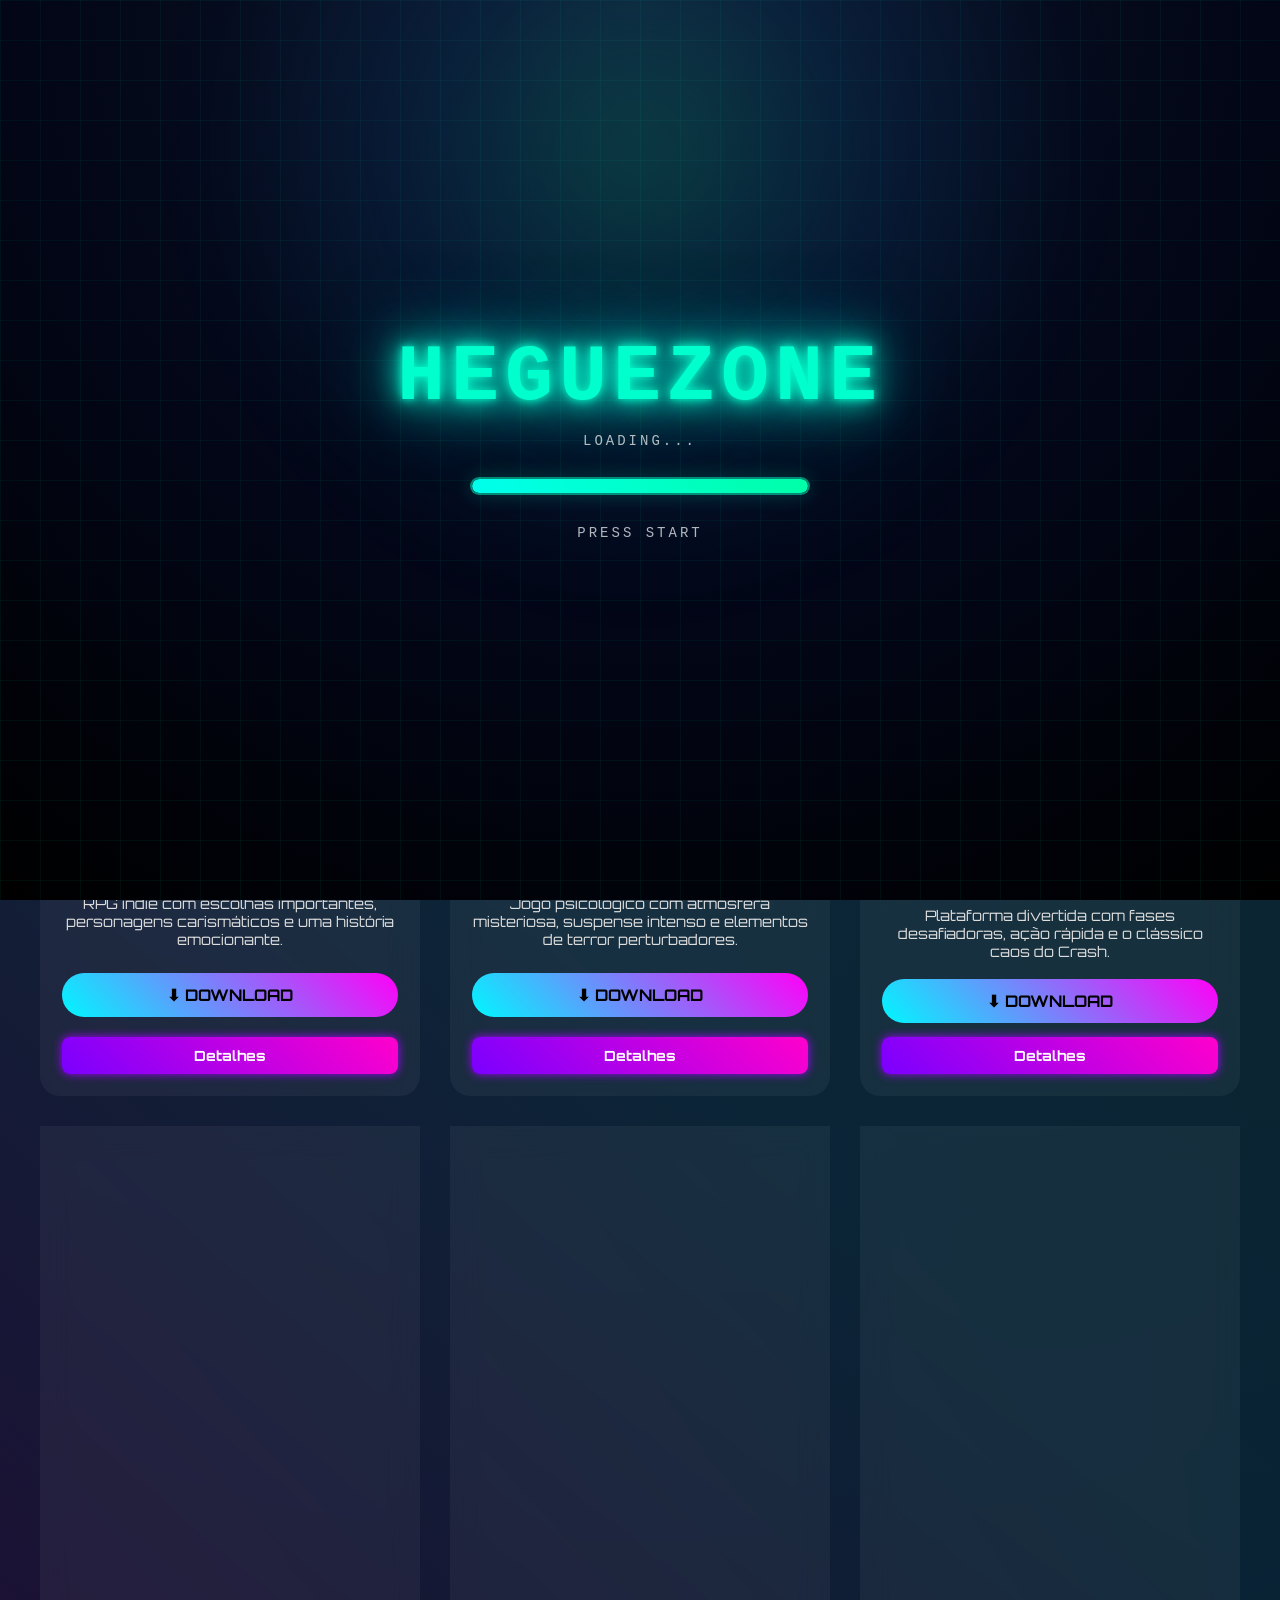
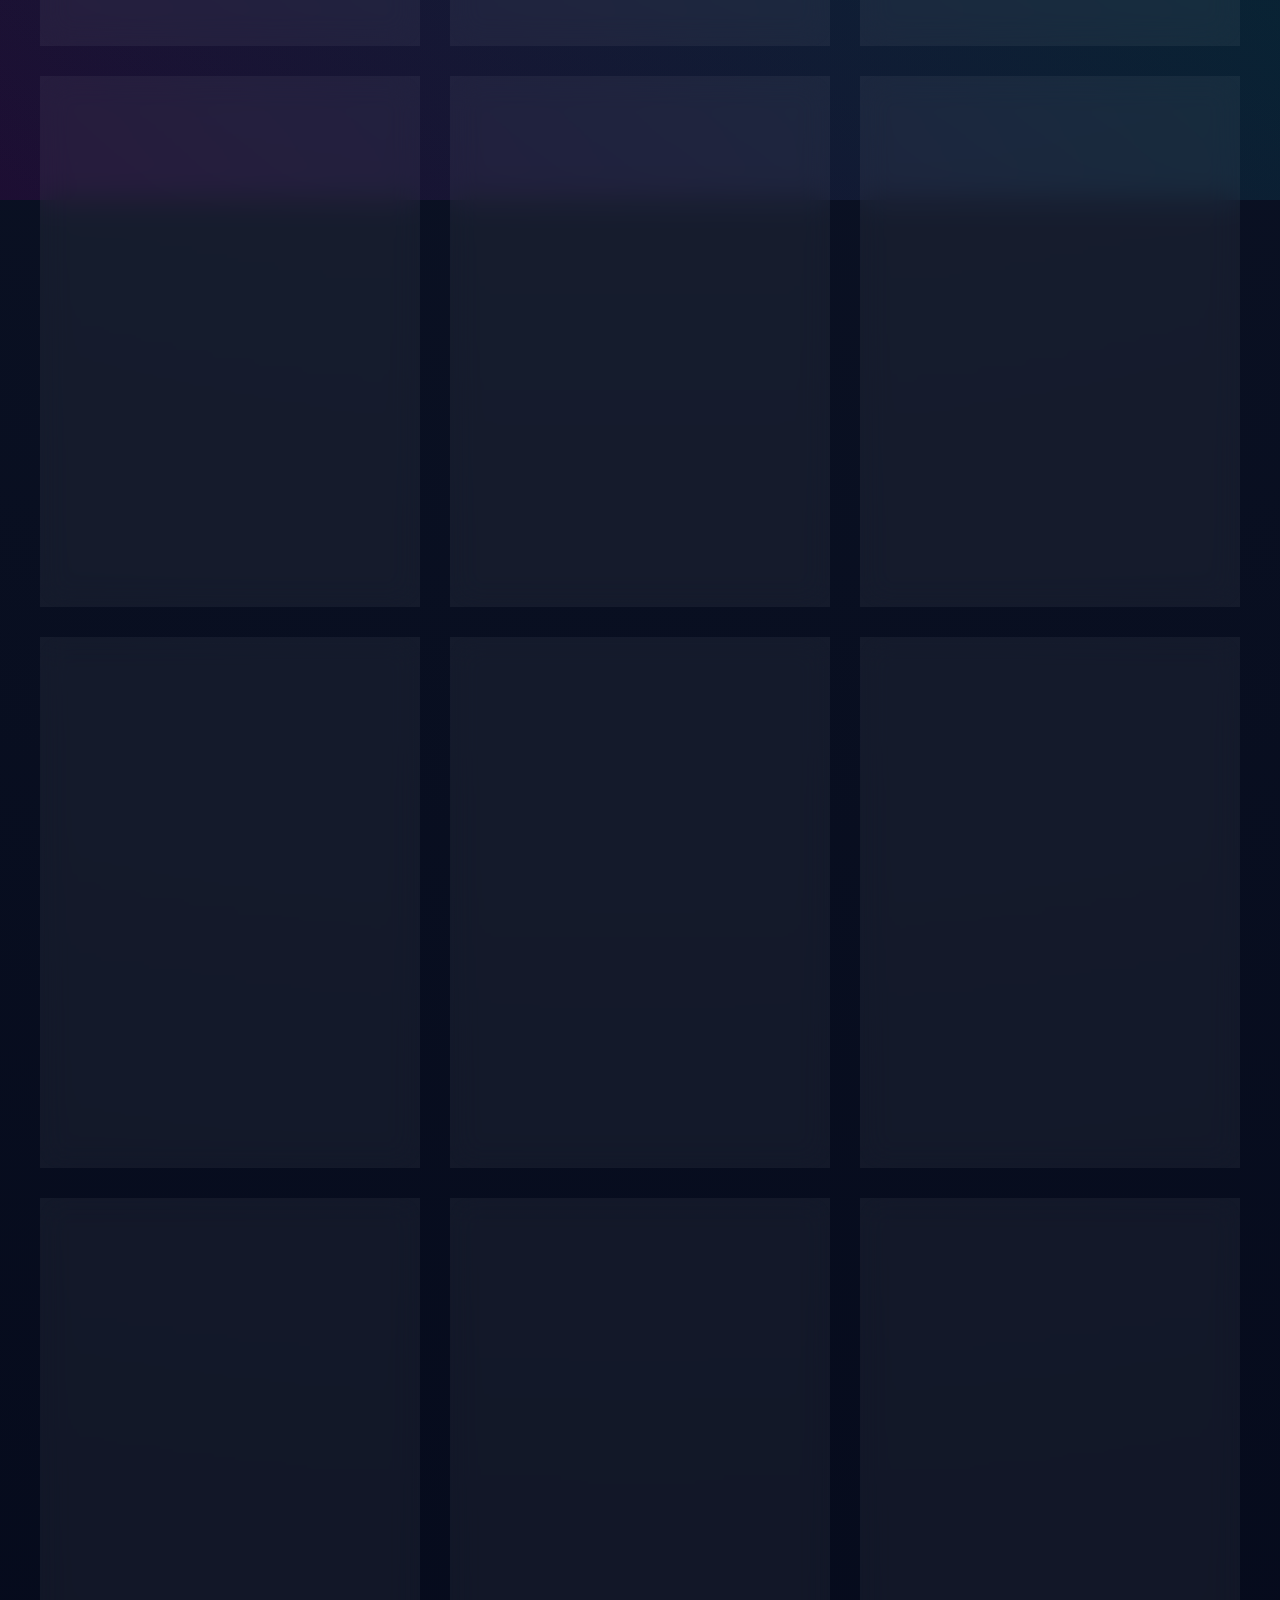
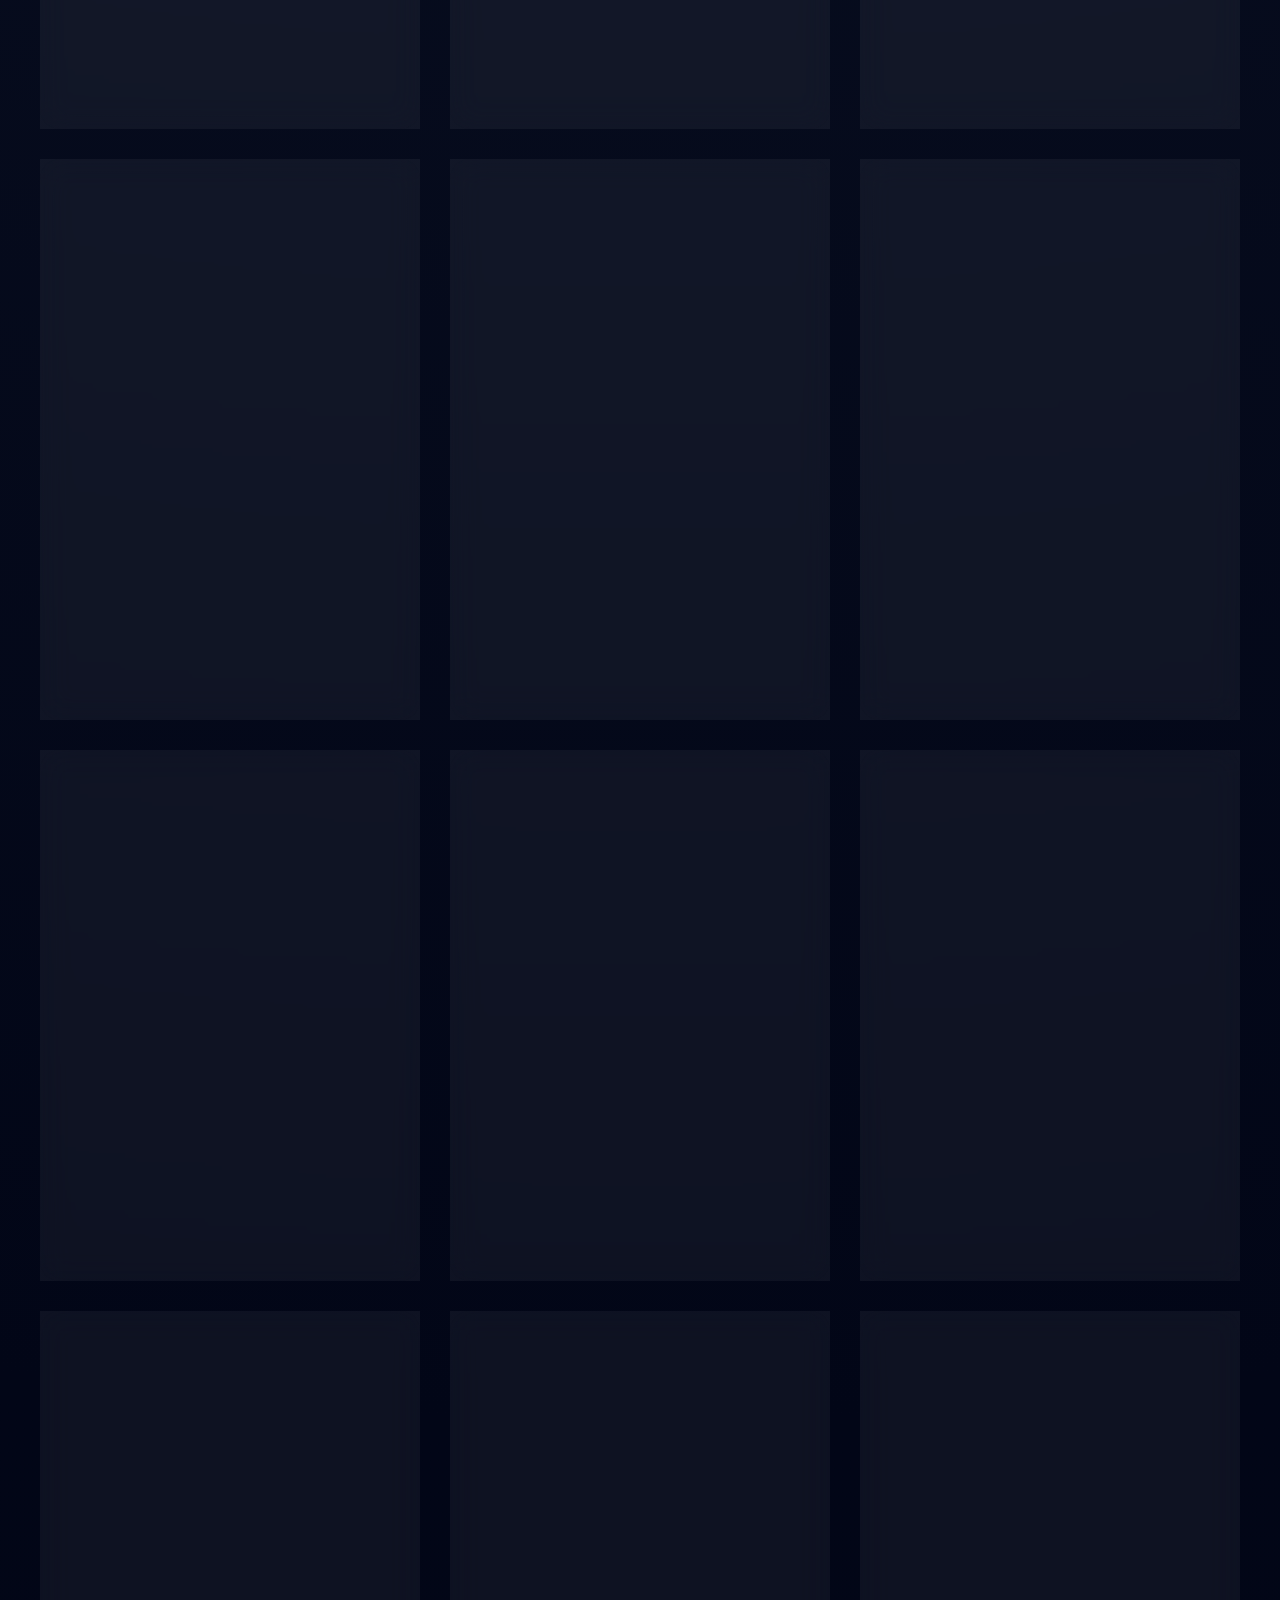
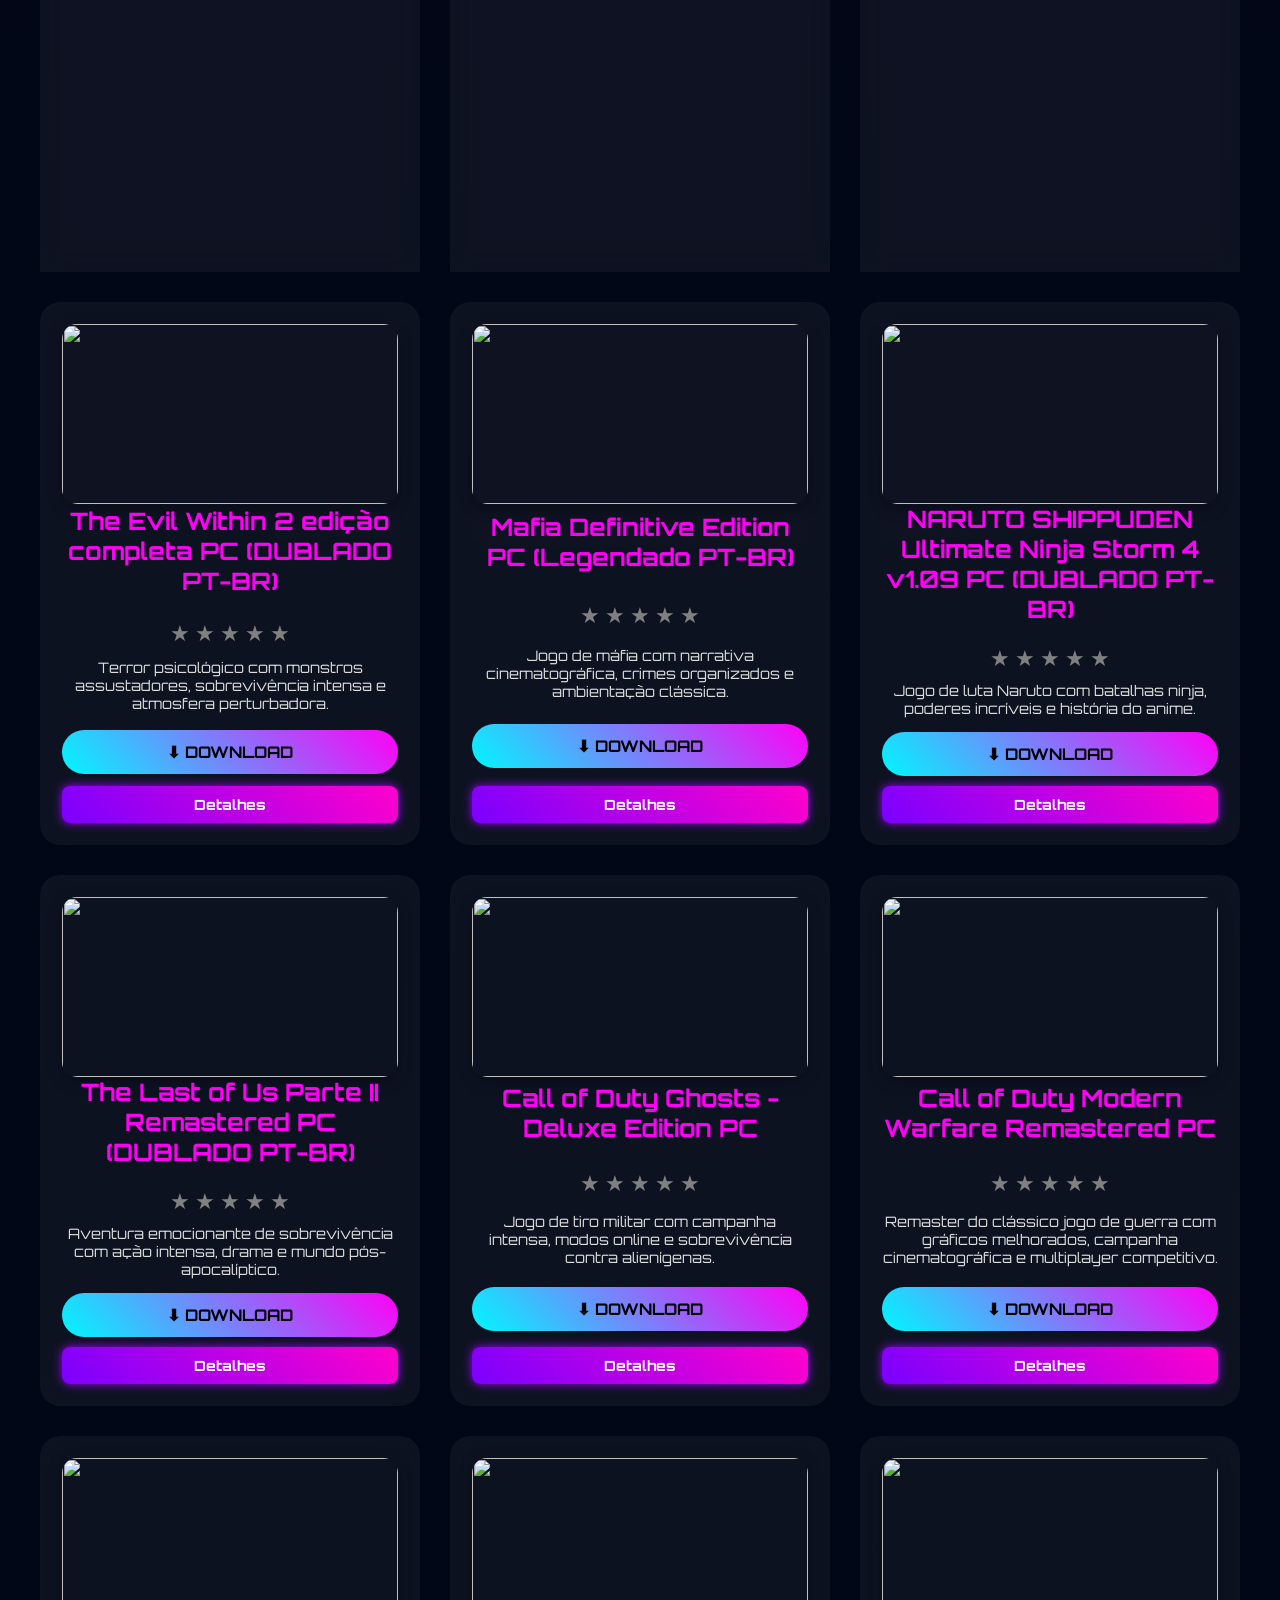
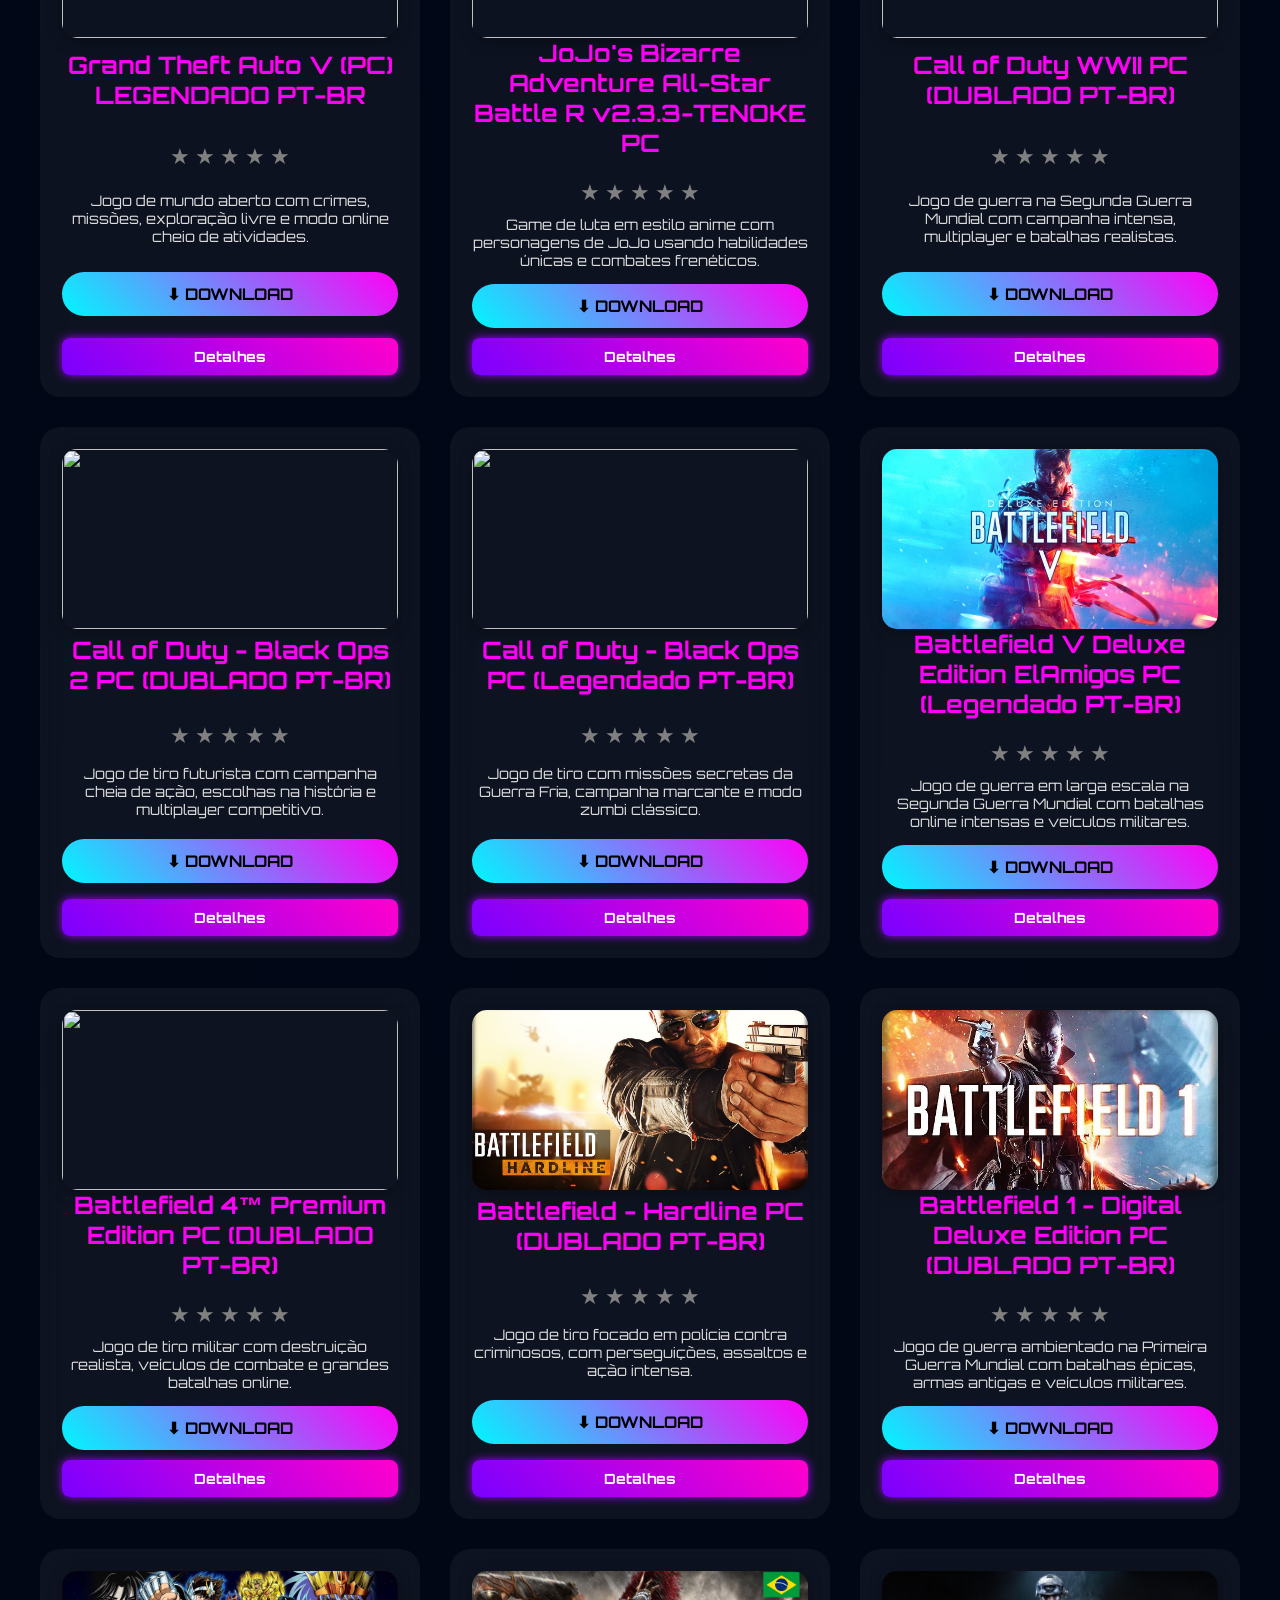
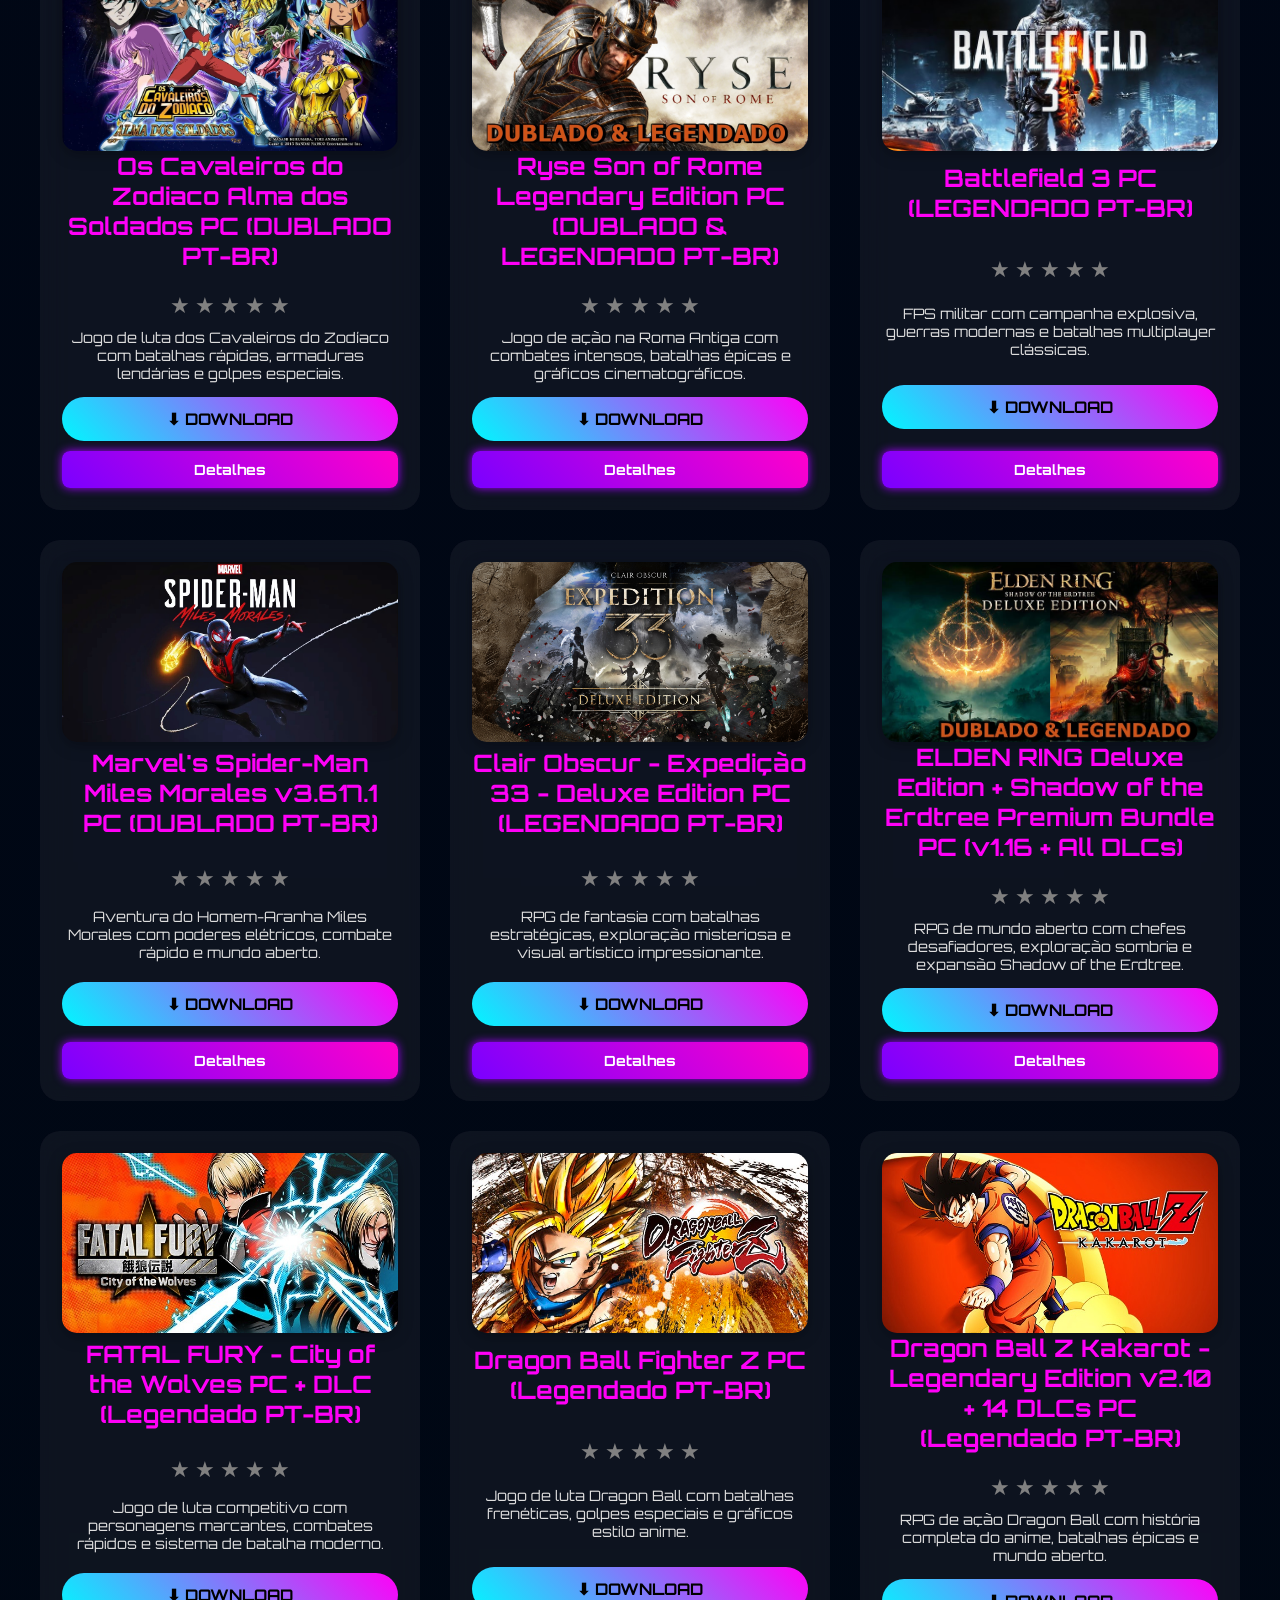
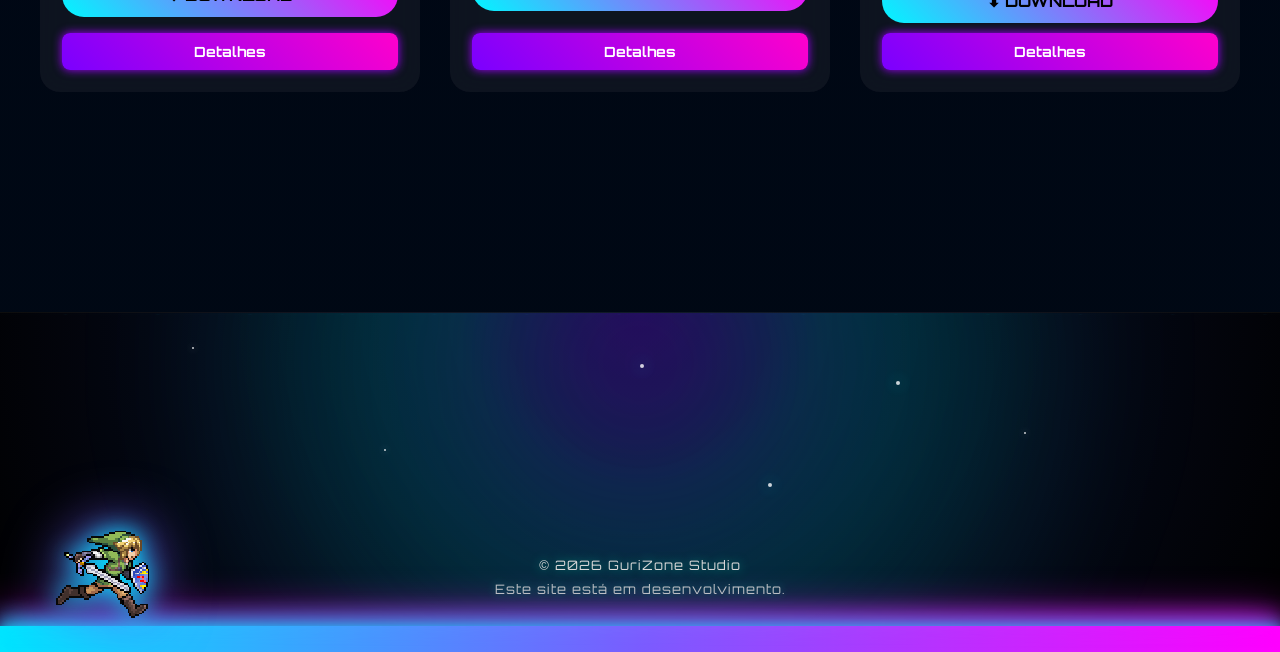
==== commit 7b81852f: "🛠️ corrigido caminho do Zelda no footer e removidos elementos duplicados" ====
--- a/index.html
+++ b/index.html
@@ -856,7 +856,7 @@
 </div>
 
     <div id="zelda">
-      <img src="/public/assets/images/zelda.gif">
+      <img src="public/assets/images/zelda.gif">
     </div>
 
     <p>© 2026 GuriZone Studio</p>
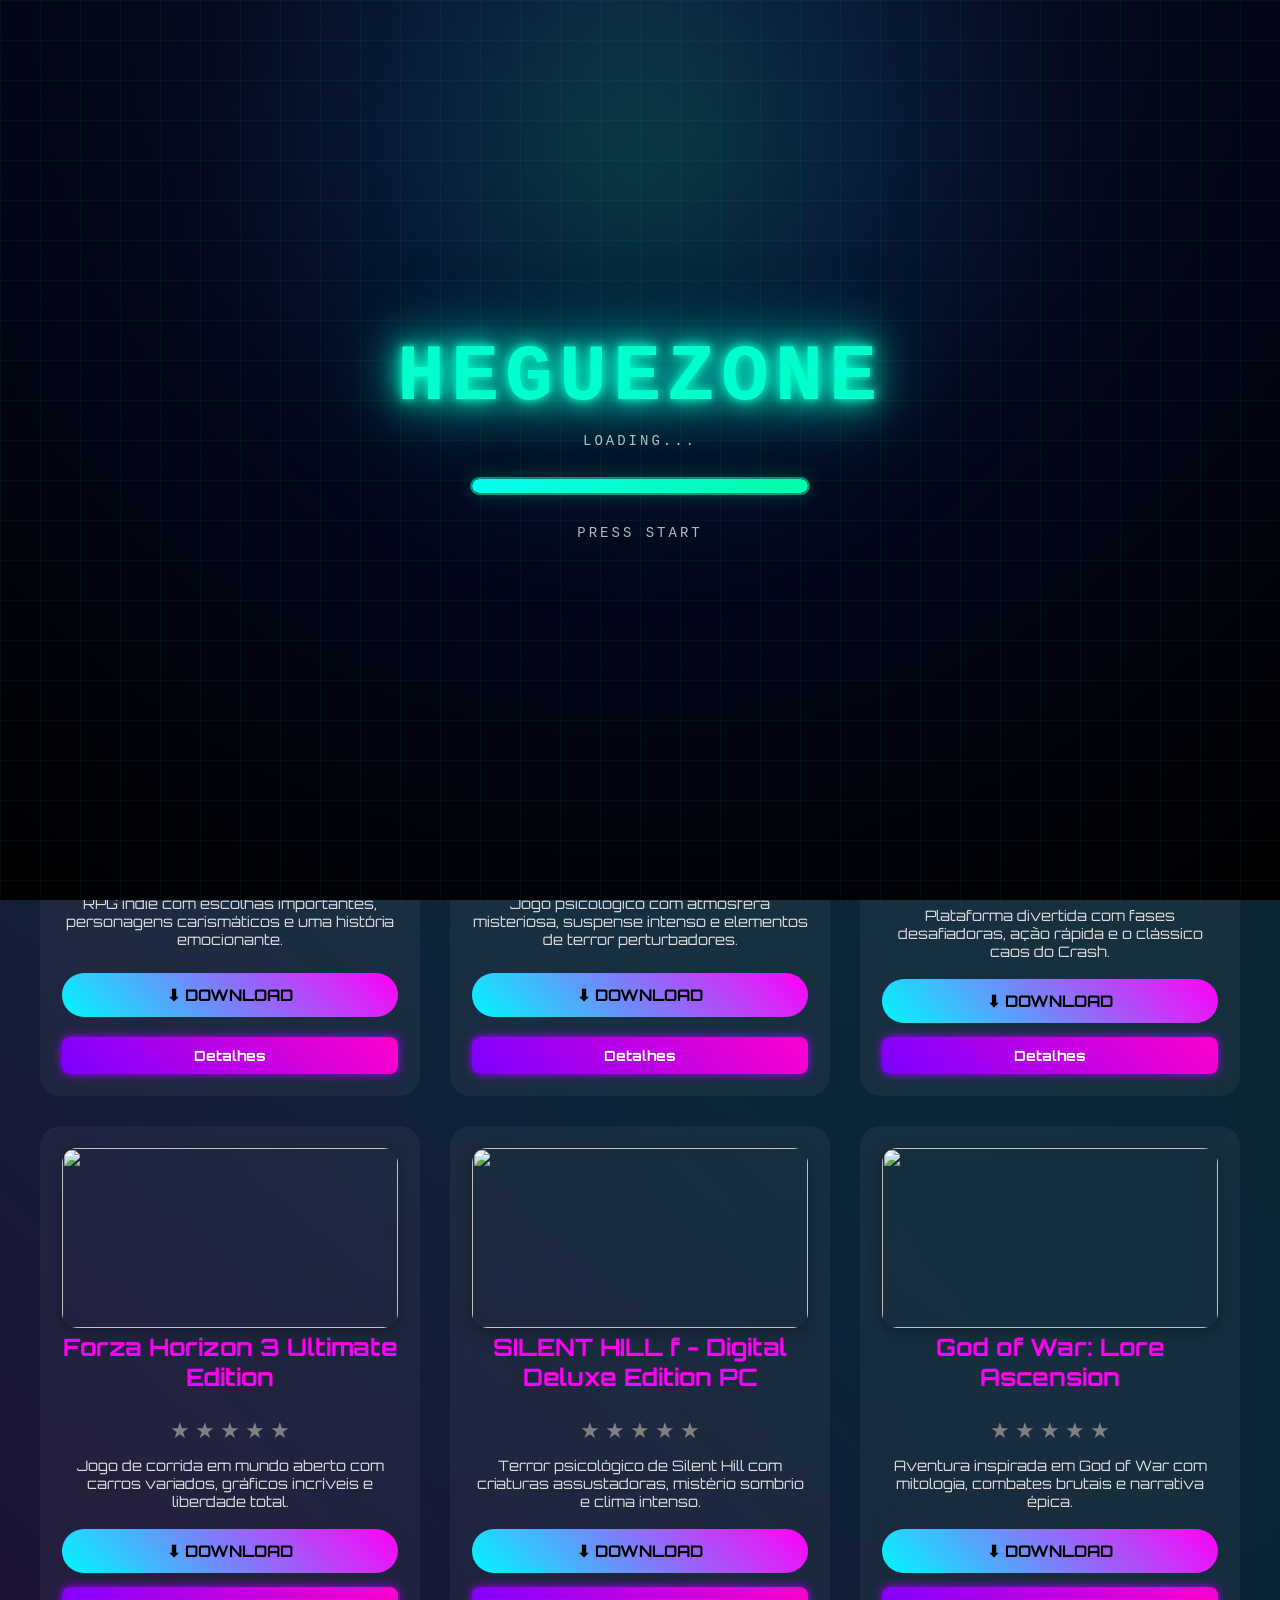
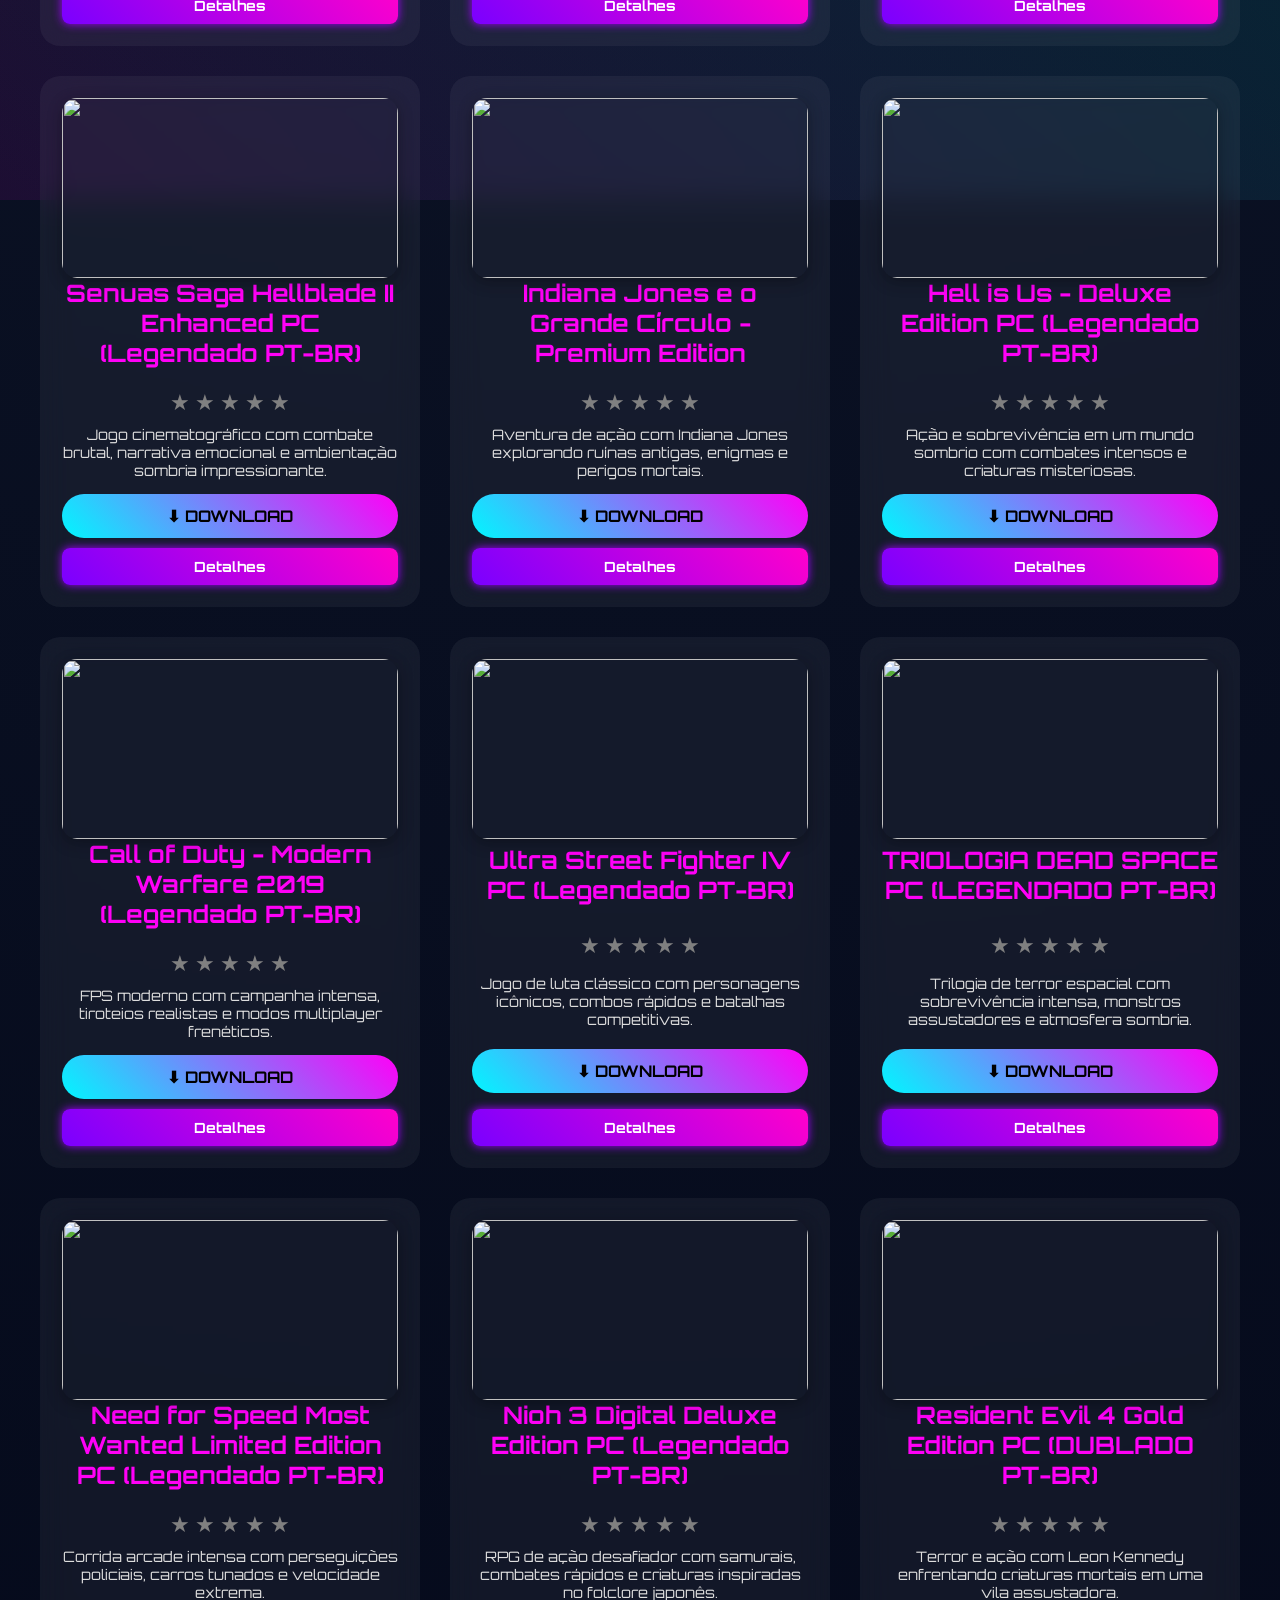
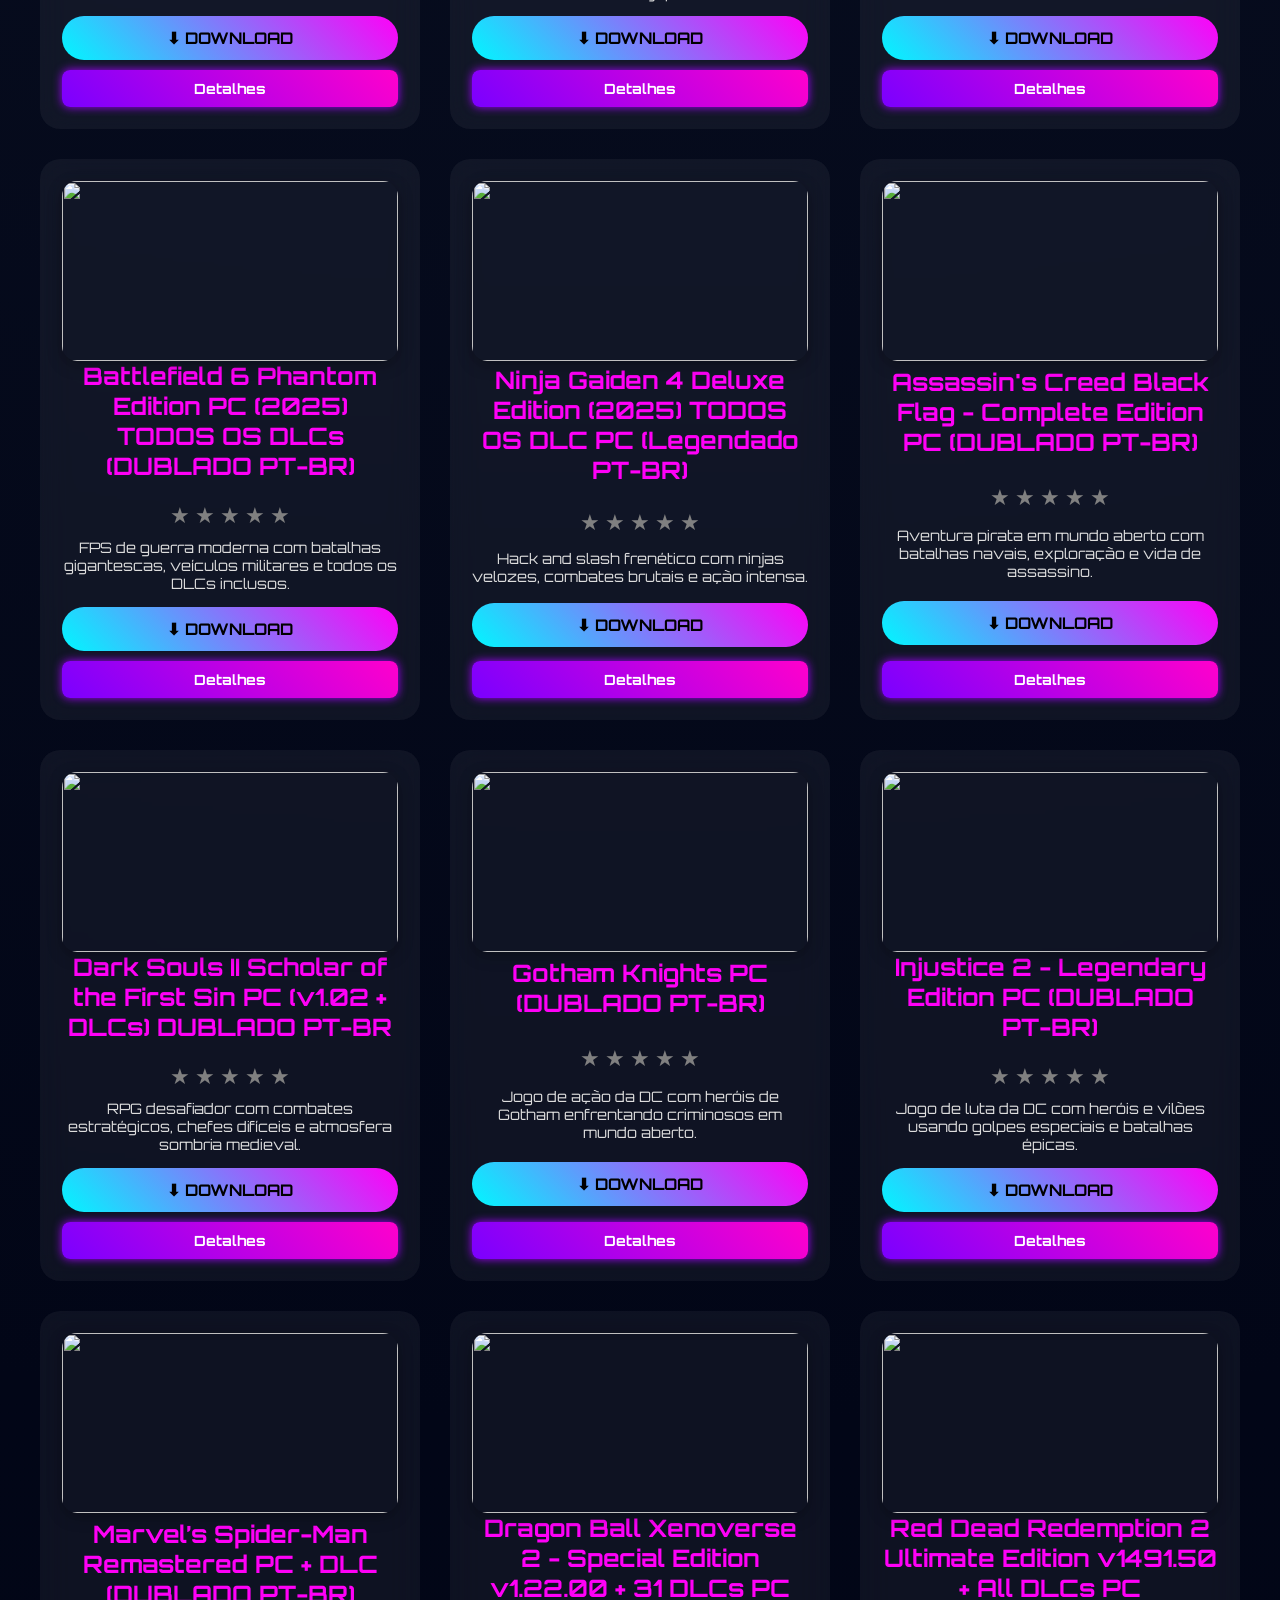
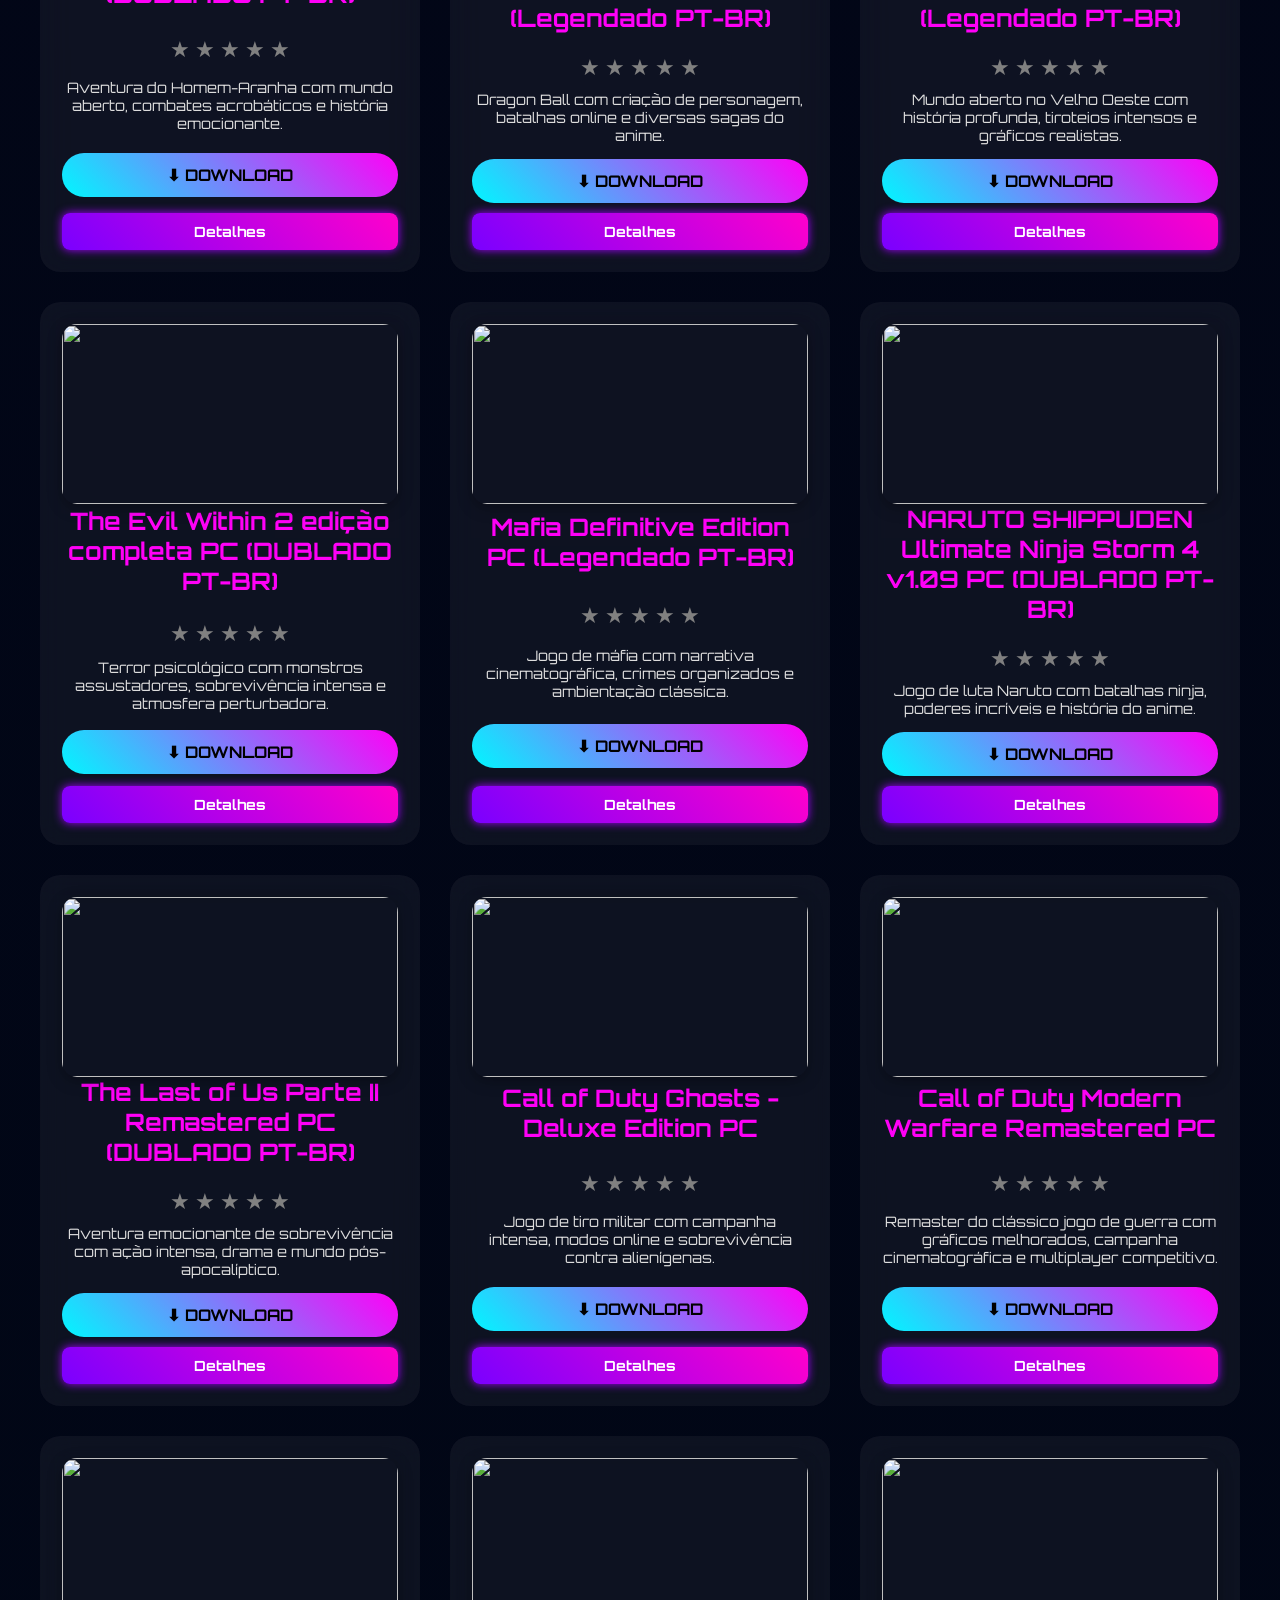
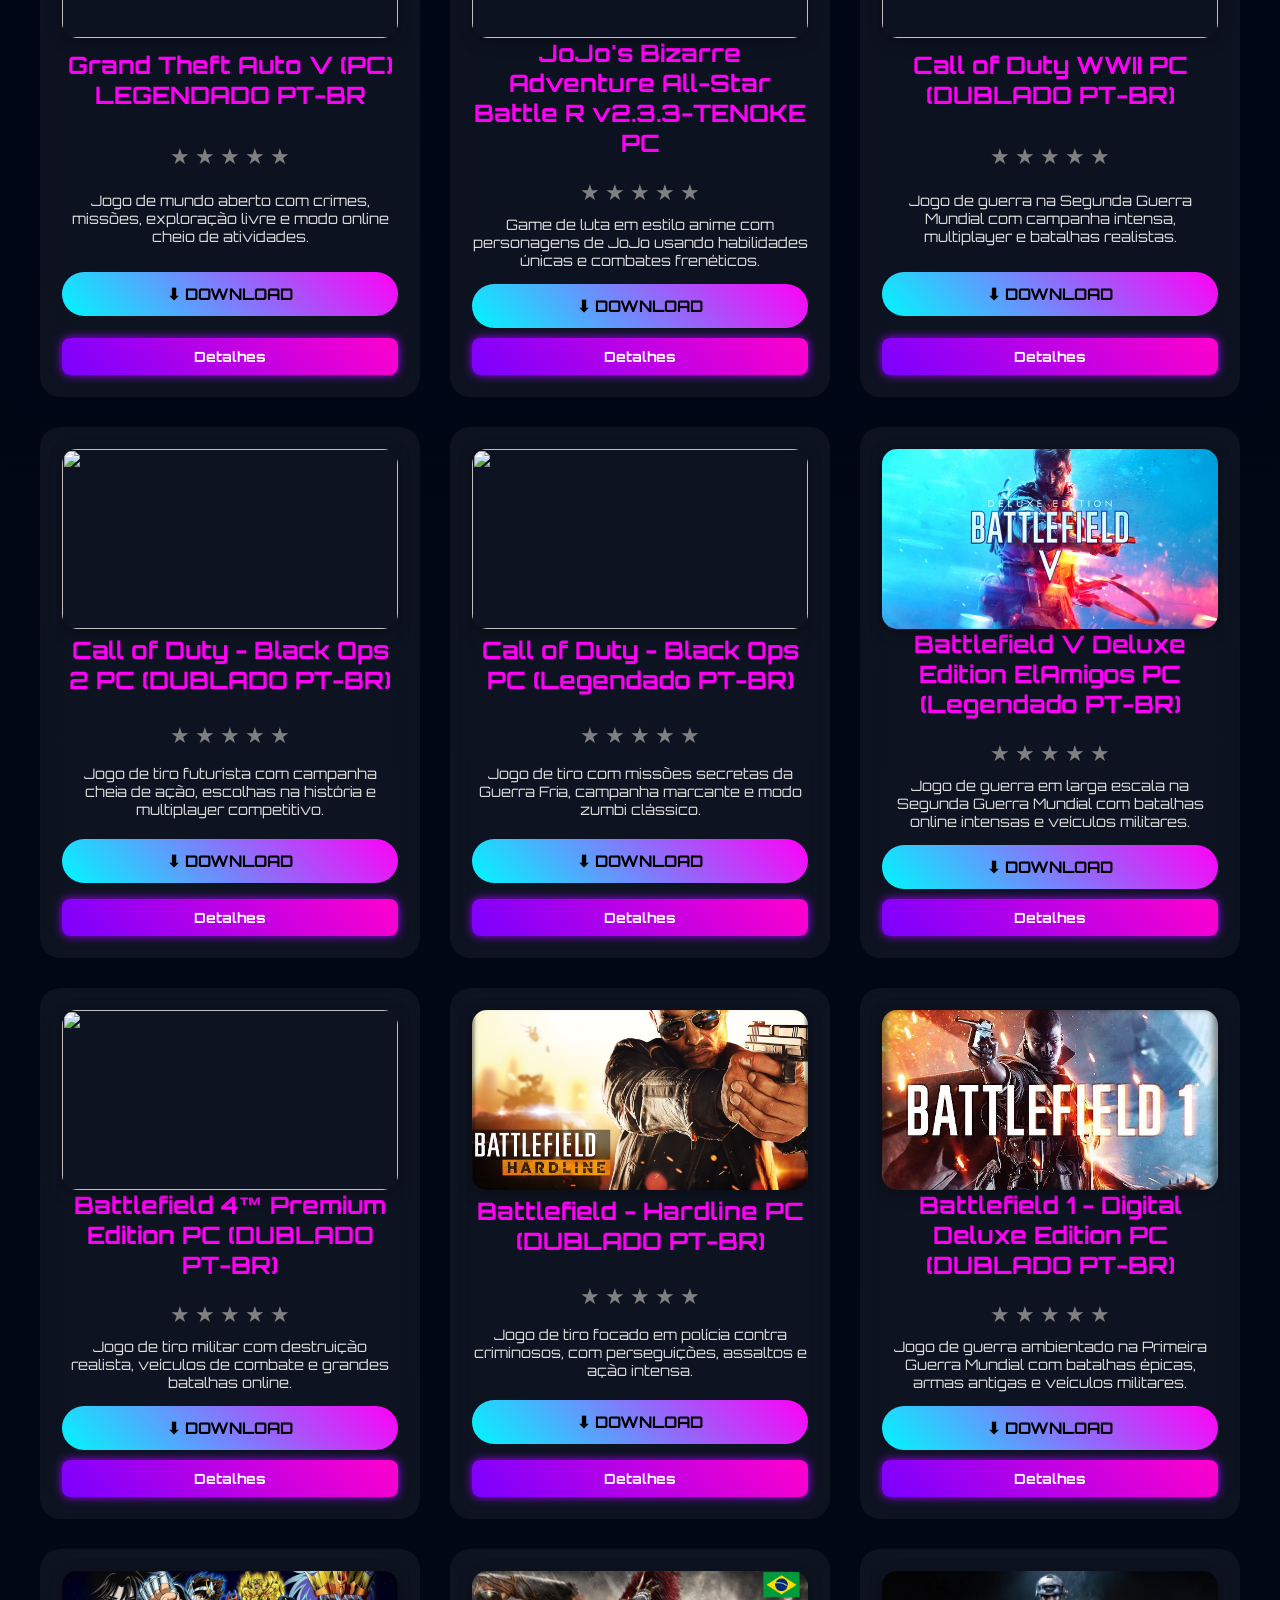
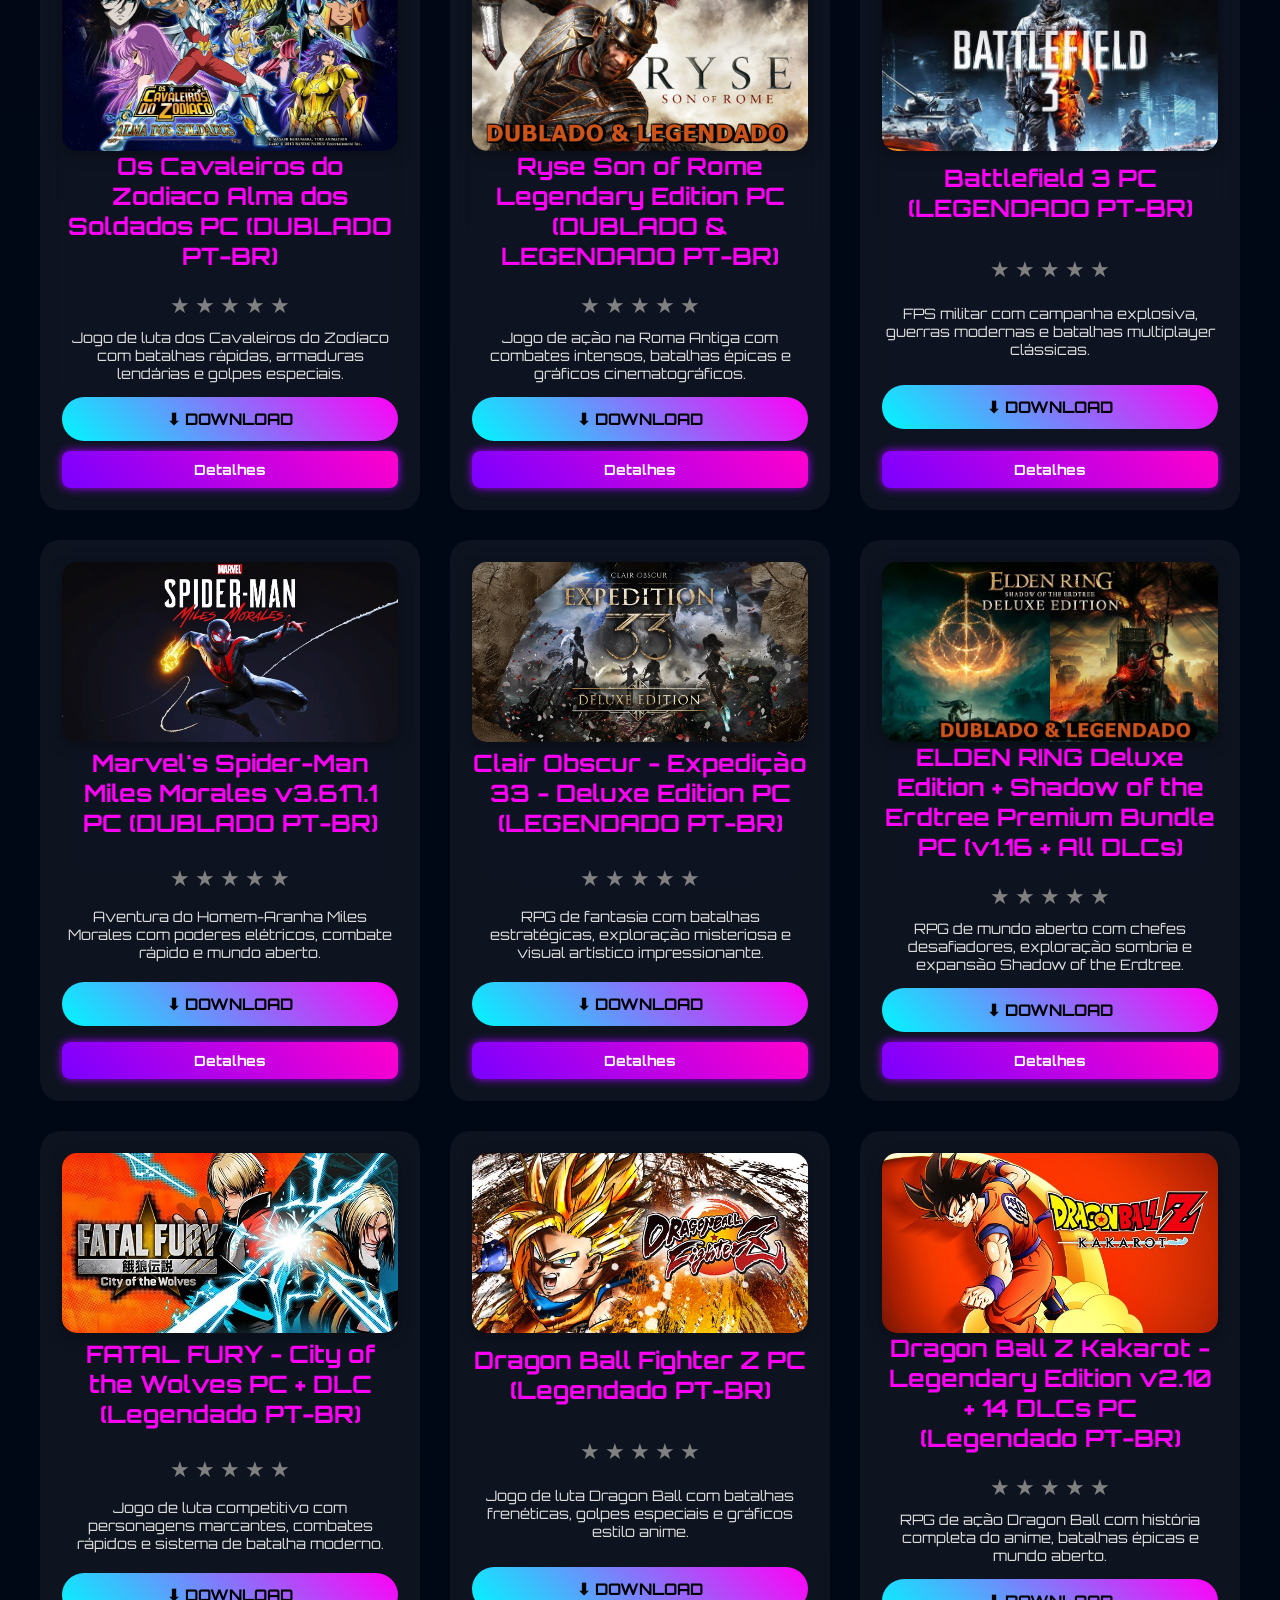
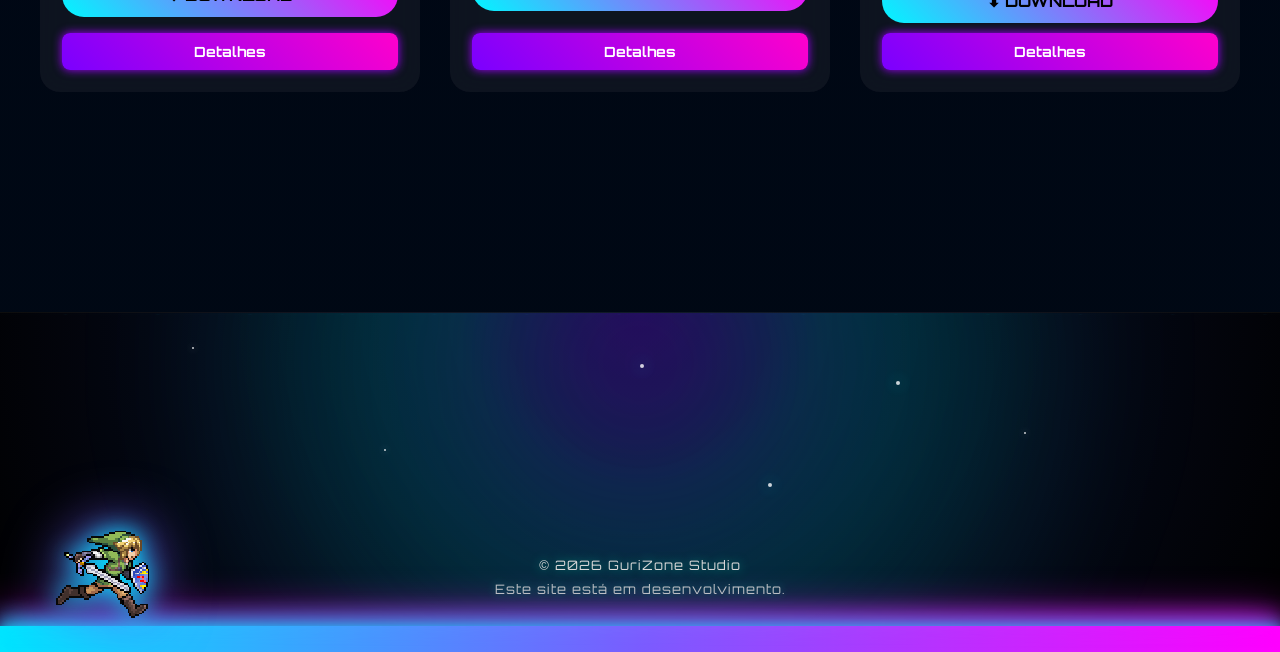
==== commit 5a633597: "MEGA ULTRA UPDATE 🚀 corrige scroll bug das imagens, otimiza animações cyberpunk, melhora renderizaçã" ====
--- a/index.html
+++ b/index.html
@@ -38,18 +38,27 @@
         <span class="icon">🌙</span>
         <span class="text">Modo Escuro</span>
     </button>
-
+    
+<div class="mario-block">
+
+    <a href="retro.html" class="retro-link">
+        <img src="public/assets/images/cogumelomario.png" class="mushroom-icon">
+    </a>
+
+    <span class="block-icon">❓</span>
+
+</div>
 
     <button id="music-toggle" class="mario-block">
   <span id="block-icon">?</span>
 </button>
 
 <audio id="bg-music" loop>
-  <source src="public/assets/audios/ncsmusic.mp3" type="audio/mpeg">
+  <source src="public/assets/audios/introtazercraft.mp3" type="audio/mpeg">
 </audio>
 
 <audio id="coin-sound">
-  <source src="public/assets/audios/musiccoin.mp3" type="audio/mpeg">
+  <source src="public/assets/audios/introtazercraft.mp3" type="audio/mpeg">
 </audio>
 
 </header>
--- a/styles.css
+++ b/styles.css
@@ -12,7 +12,10 @@
     color:white;
     background: radial-gradient(circle at top, #1a1a2e, #0f0f1a);
     transition: 0.6s ease;
+    body{
     overflow-x:hidden;
+    position:relative;
+}
 }
 
 /* FAZ O CONTEÚDO EMPURRAR O FOOTER */
@@ -90,6 +93,9 @@
     text-align:center;
     transition:0.4s;
     border:2px solid transparent;
+    
+    isolation:isolate;
+    will-change:transform;
 }
 
 .game-card:hover{
@@ -98,16 +104,31 @@
     box-shadow:0 0 30px #00f7ff;
 }
 
-.game-card img {
-    width: 100%;
-    height: 180px;
-    object-fit: cover;
-    border-radius: 15px;
-    box-shadow: 0px 4px 15px rgba(0, 0, 0, 0.3);
+.game-card img{
+    width:100%;
+    height:180px;
+    object-fit:cover;
+    border-radius:15px;
+    box-shadow:0 4px 15px rgba(0,0,0,.3);
+
+    display:block;
+
+    position:relative;
+
+    z-index:1;
+
+    backface-visibility:hidden;
+    transform:translateZ(0);
+
+    transition:
+    transform .35s ease,
+    box-shadow .35s ease;
 }
 
 .game-card:hover img{
-    transform:scale(1.08);
+    transform:
+    scale(1.05)
+    translateZ(0);
 }
 
 .game-card h2{
@@ -2728,6 +2749,52 @@
     color: #0077ff;
 }
 
+.mario-block{
+    position: fixed;
+    left: 15px;
+    top: 180px;
+    z-index: 999;
+}
+
+/* LINK */
+.retro-link{
+    position: absolute;
+    top: -75px;
+    left: 50%;
+    transform: translateX(-50%);
+    transition: 0.3s ease;
+}
+
+/* COGUMELO */
+.mushroom-icon{
+    width: 50px;
+    image-rendering: pixelated;
+    animation: mushroomFloat 2s infinite ease-in-out;
+    filter: drop-shadow(0 0 10px red);
+}
+
+/* HOVER */
+.retro-link:hover{
+    transform: translateX(-50%) scale(1.1);
+}
+
+/* ANIMAÇÃO */
+@keyframes mushroomFloat{
+    0%{
+        transform: translateY(0px);
+    }
+
+    50%{
+        transform: translateY(-8px);
+    }
+
+    100%{
+        transform: translateY(0px);
+    }
+}
+
+
+
 /* ===================================
    MOBILE
 =================================== */
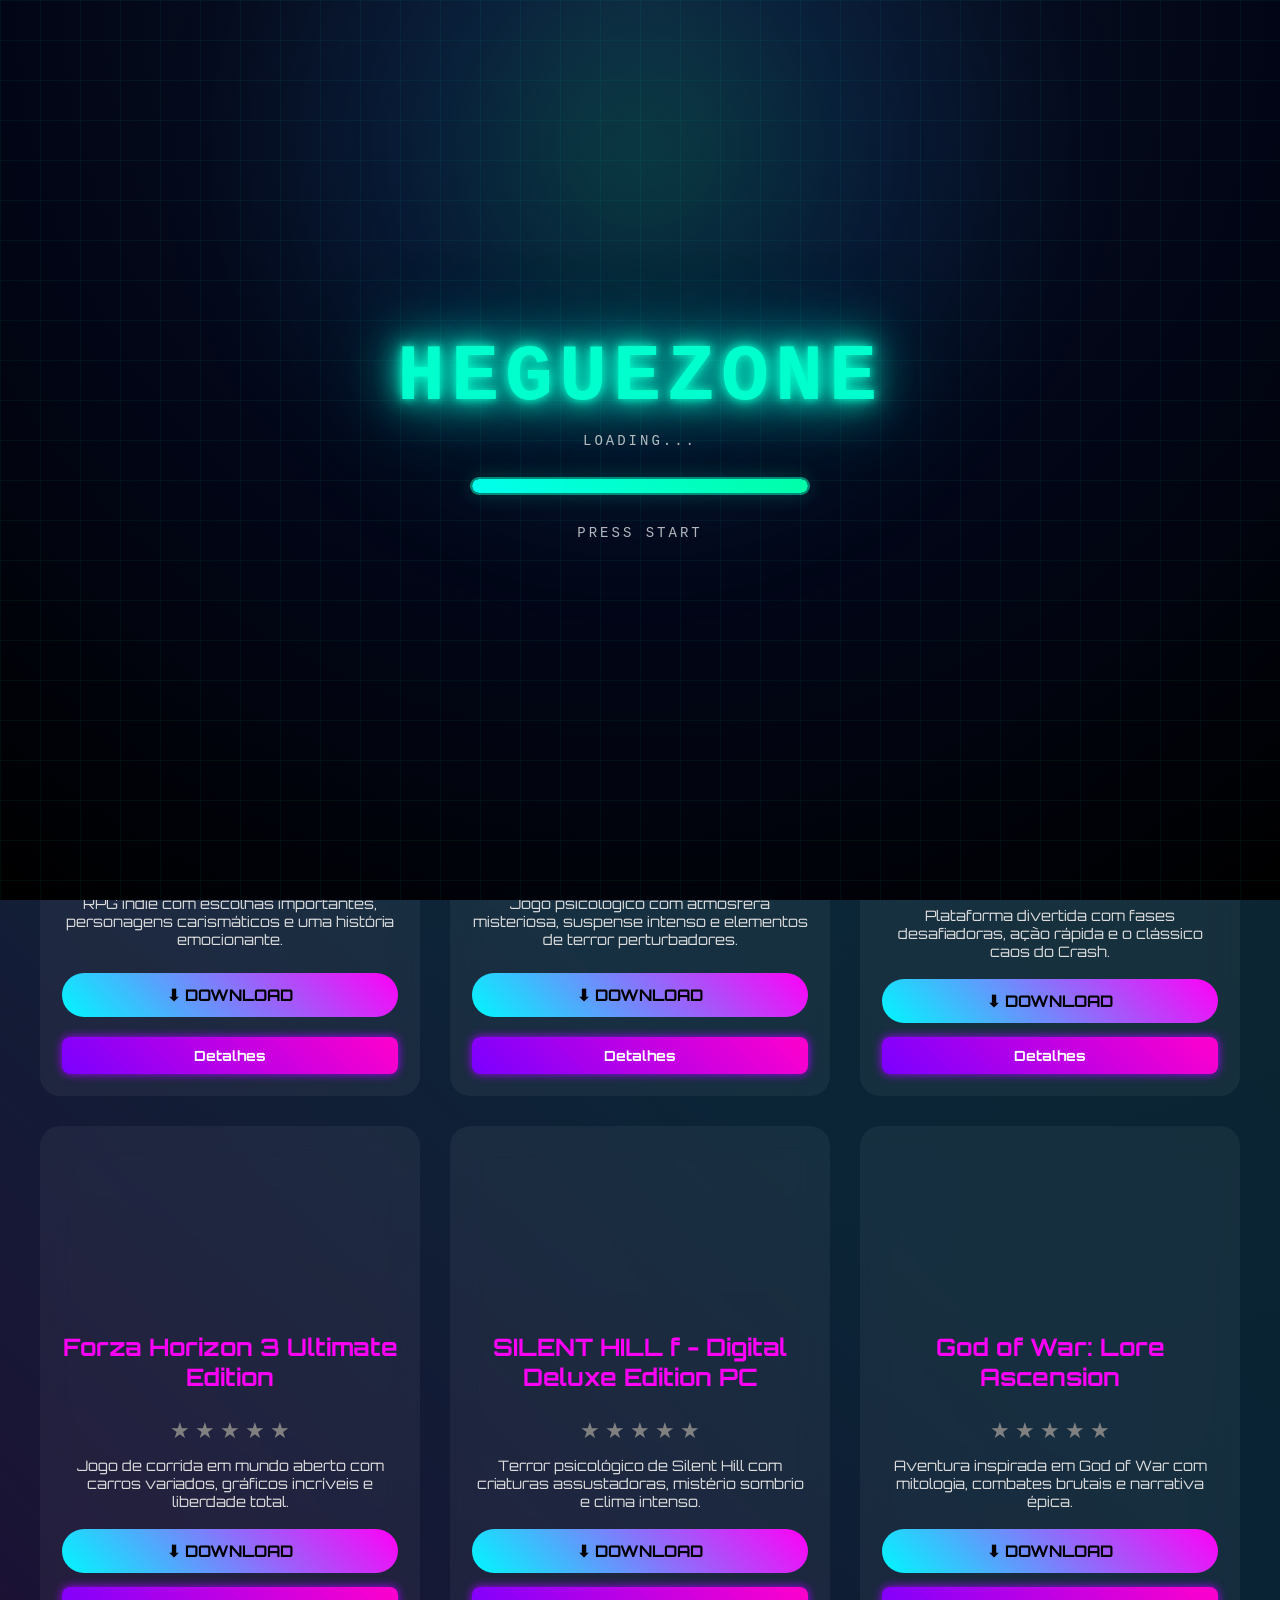
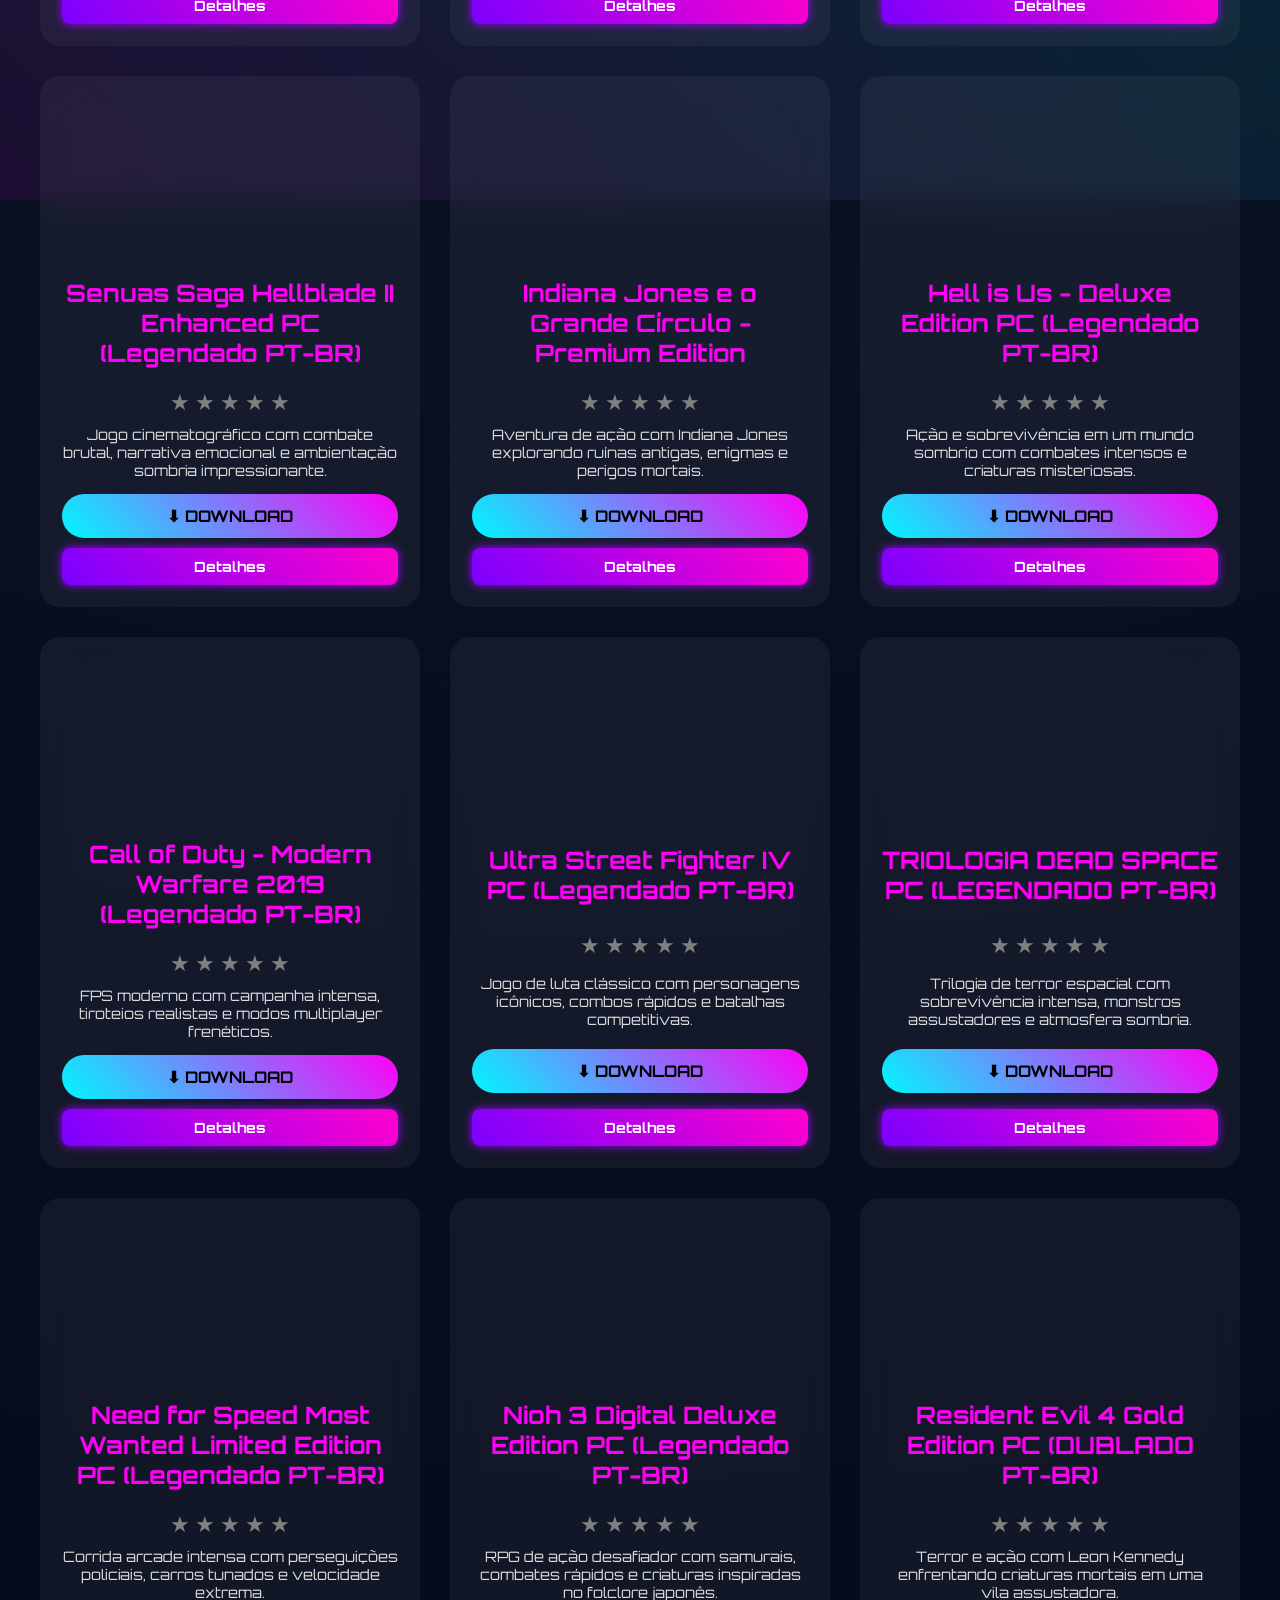
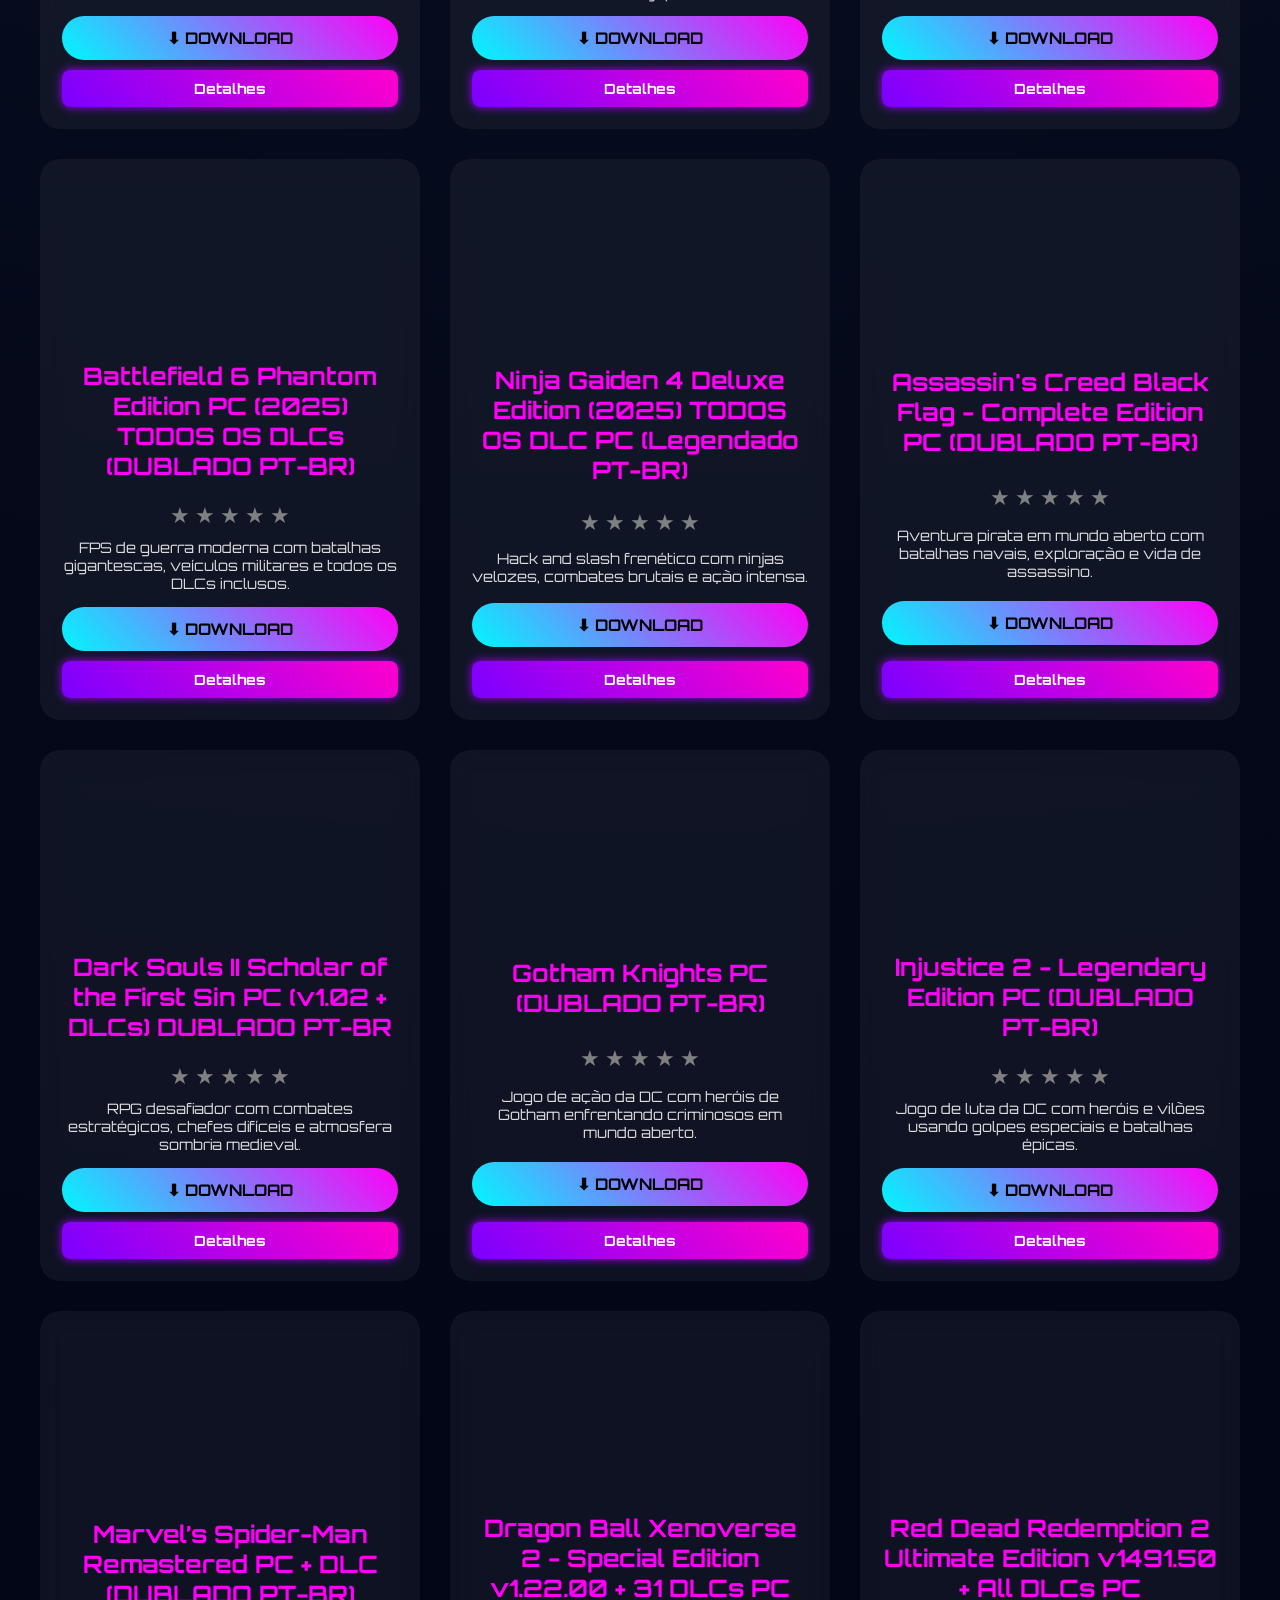
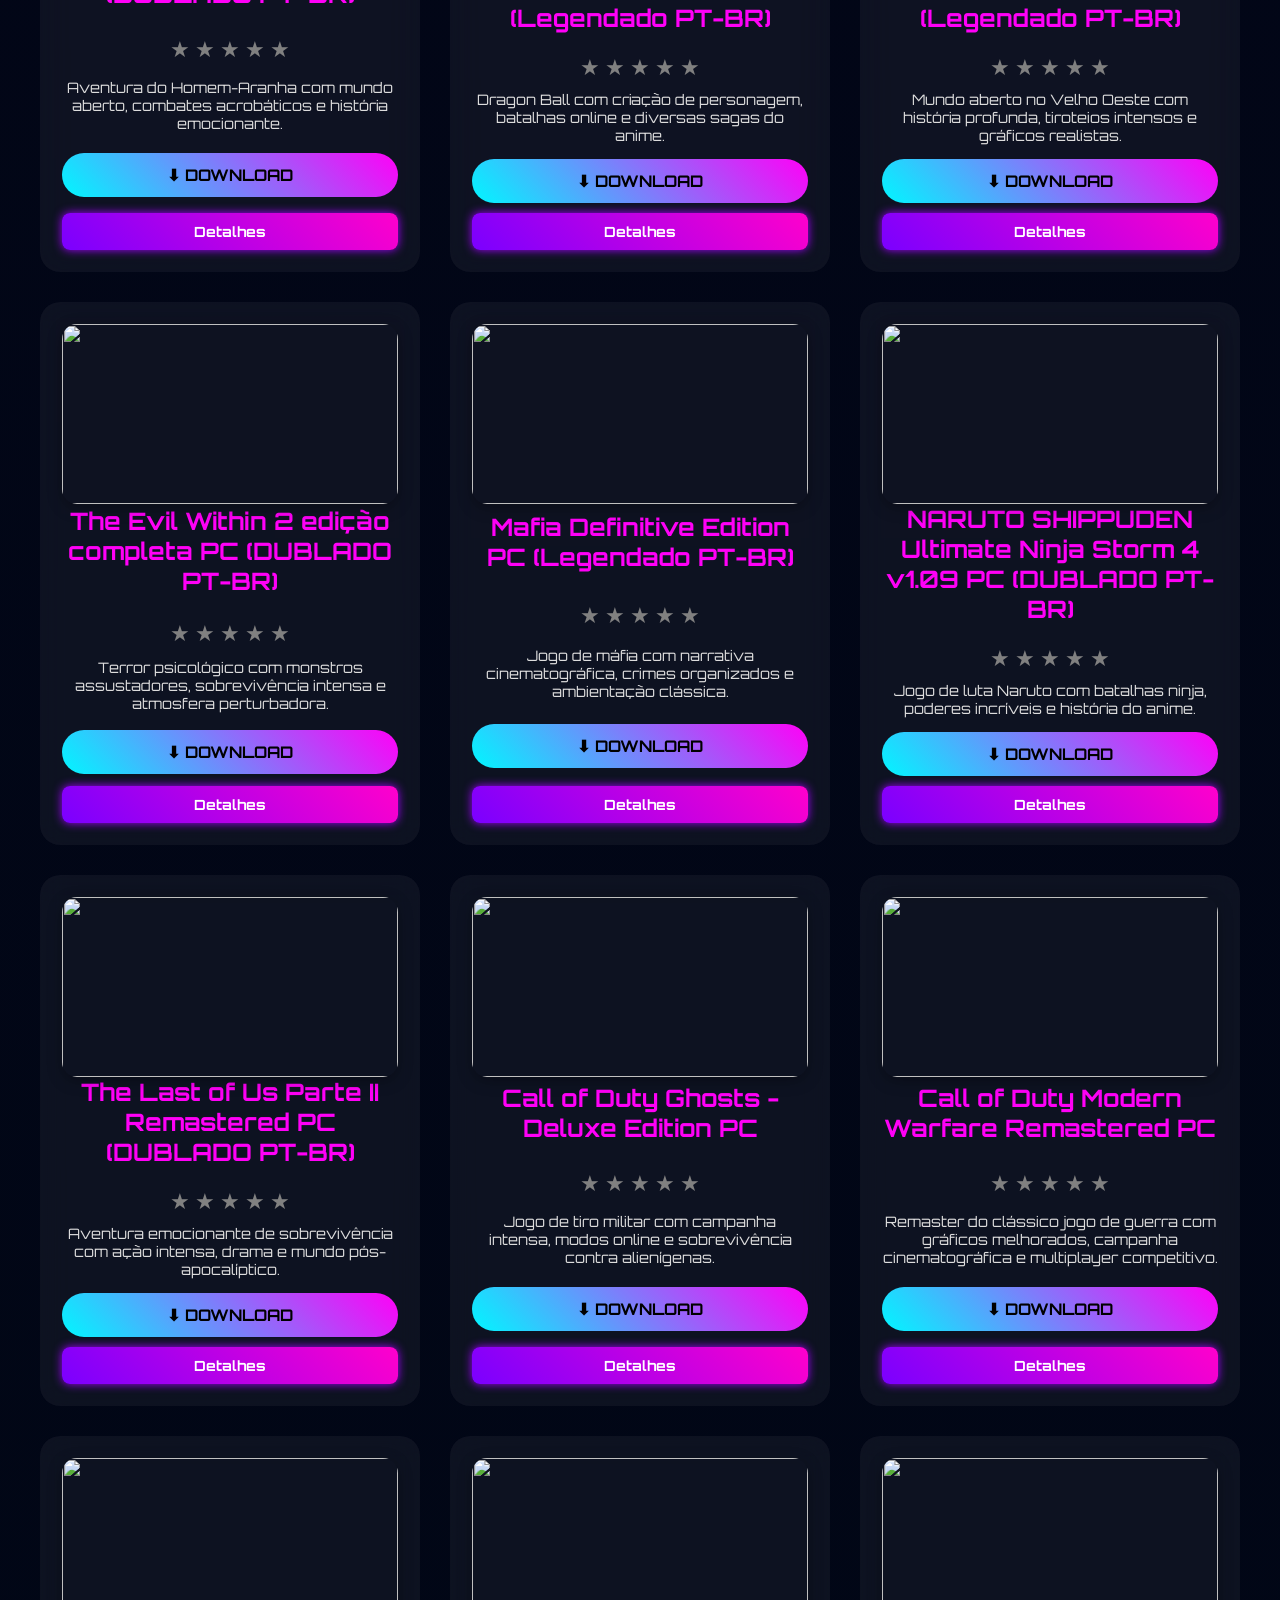
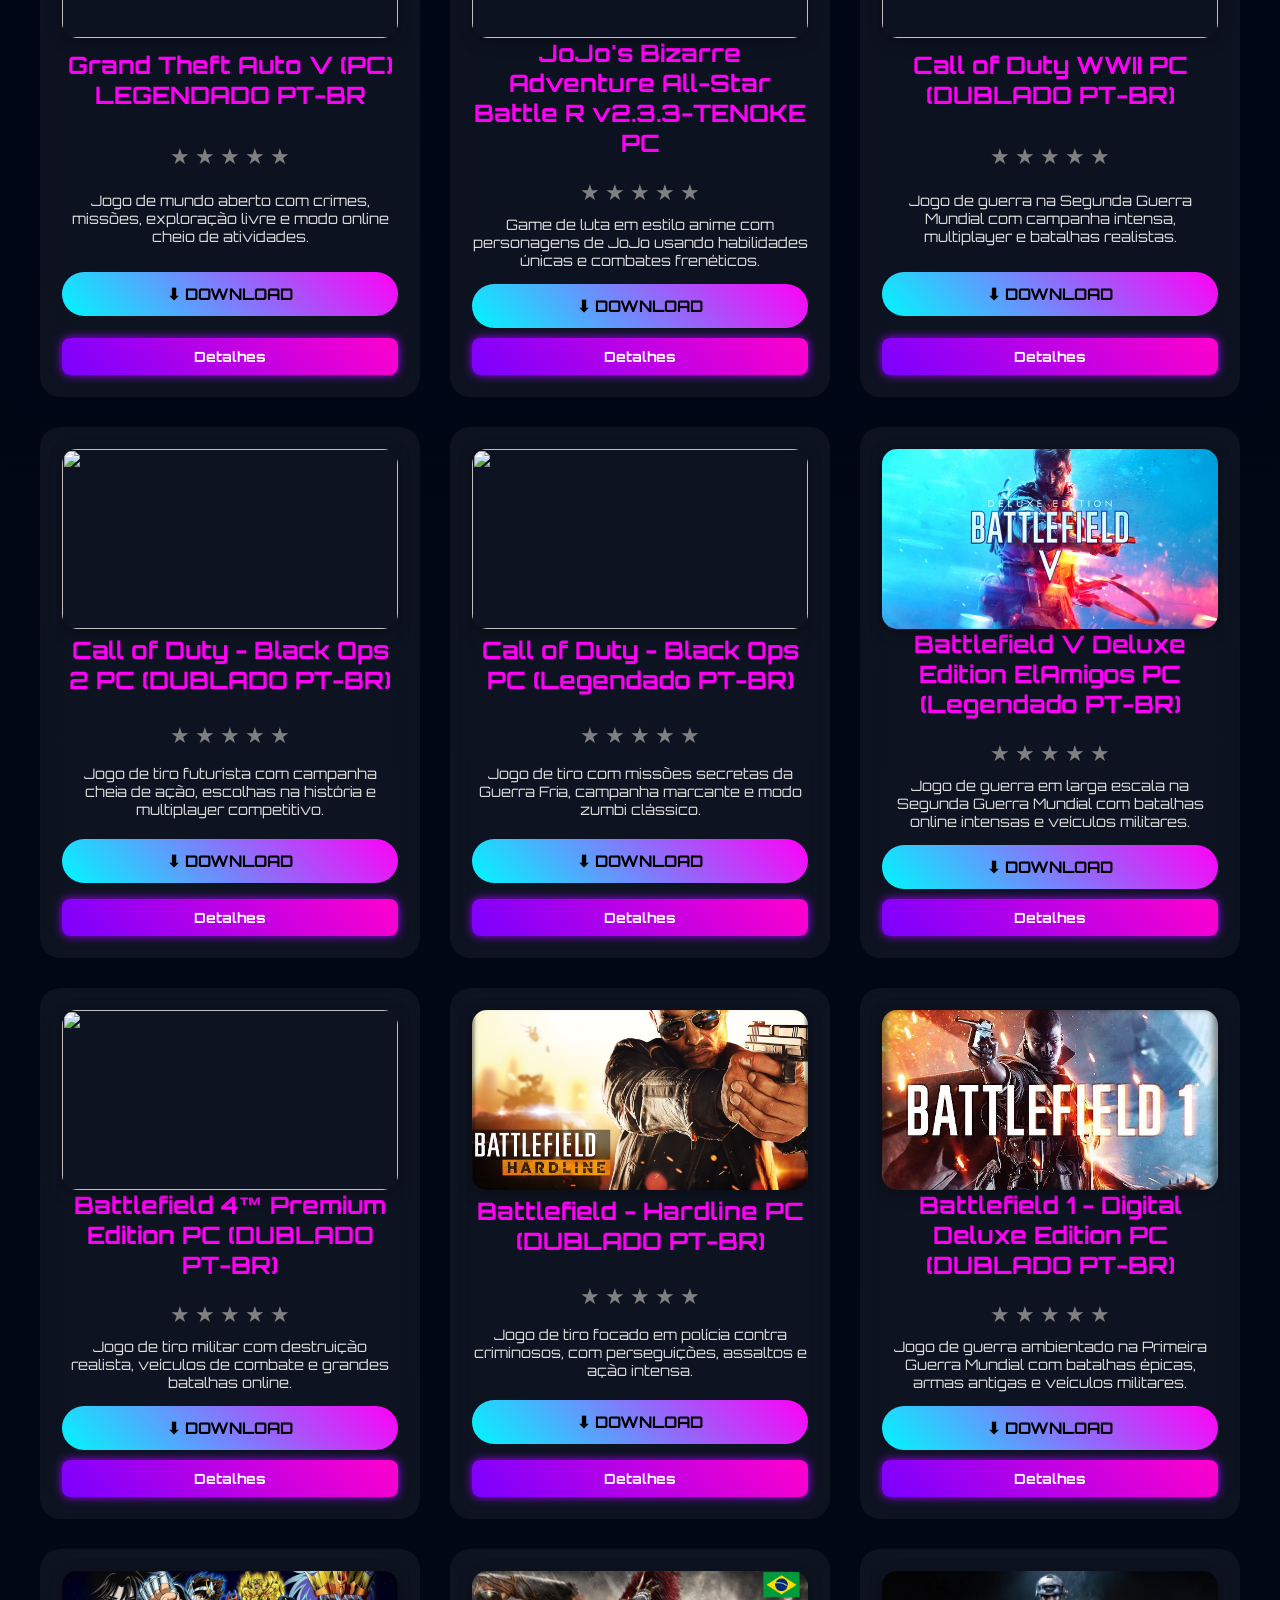
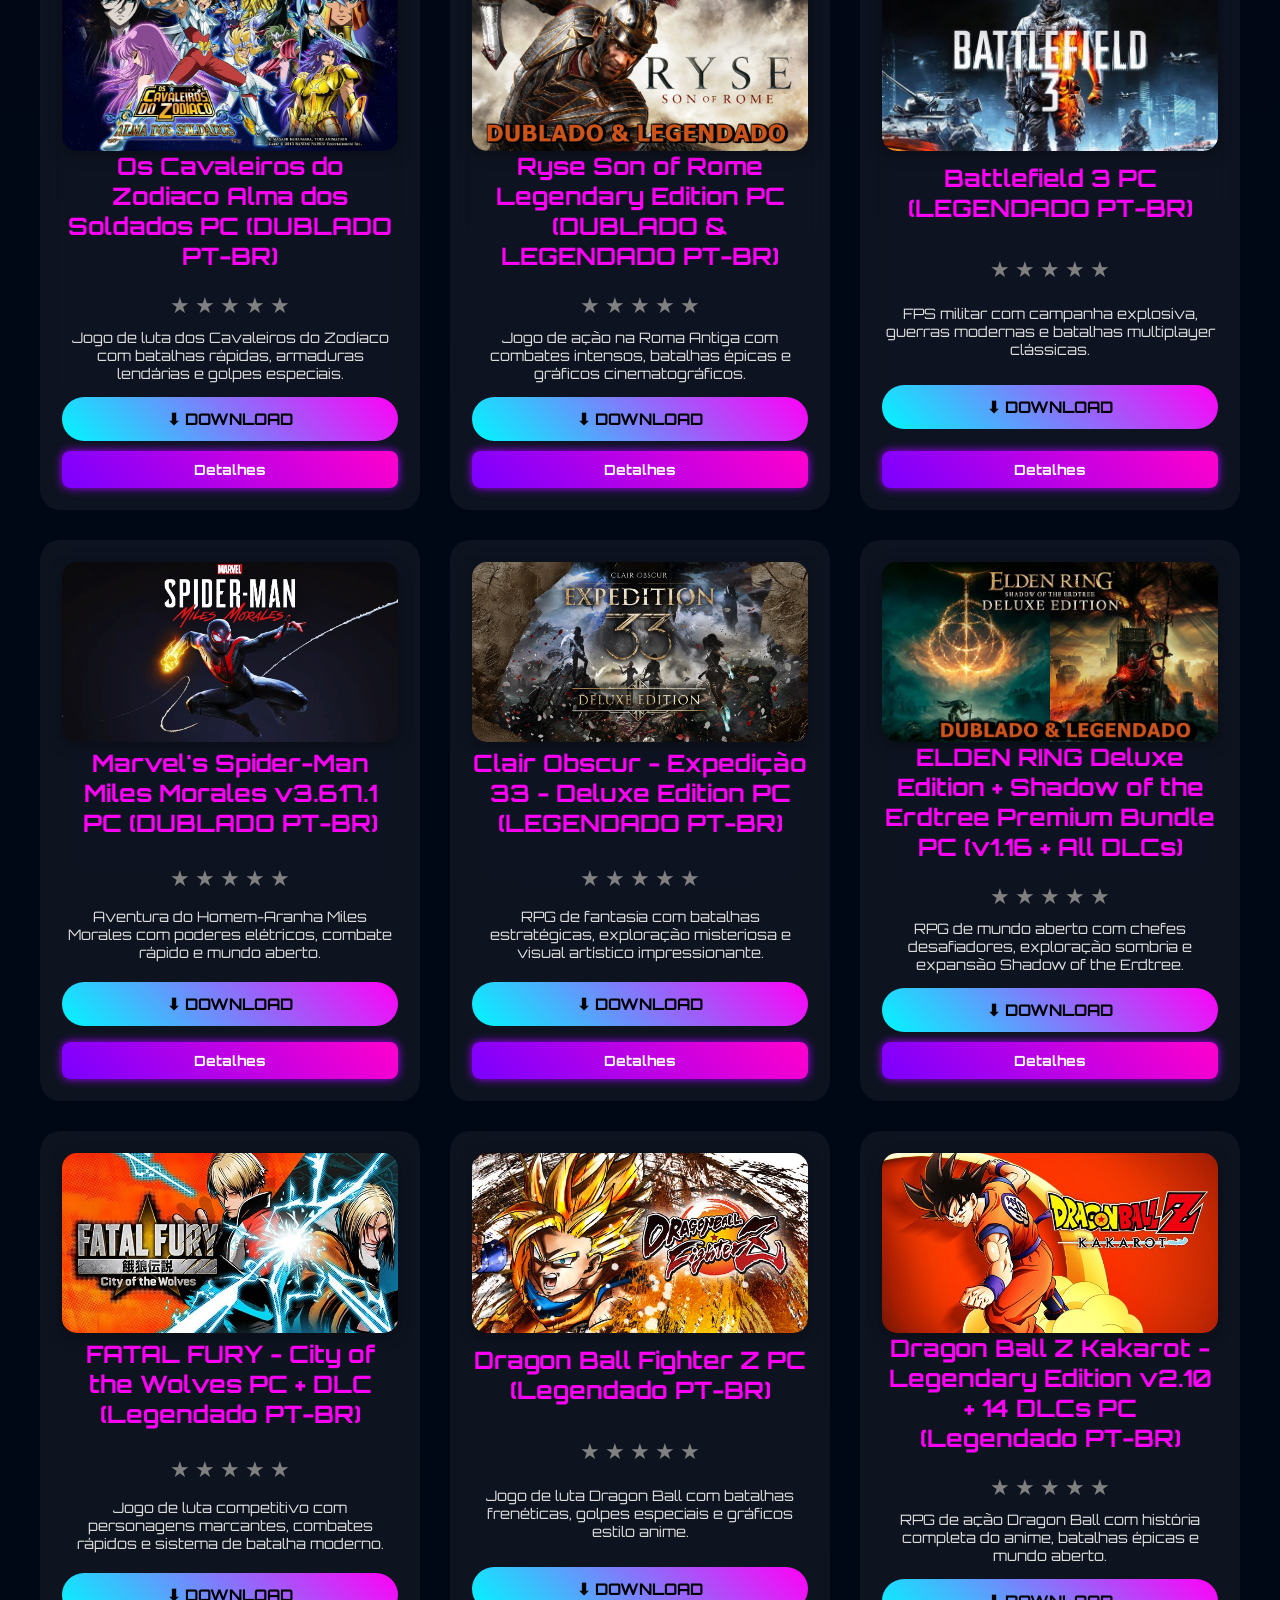
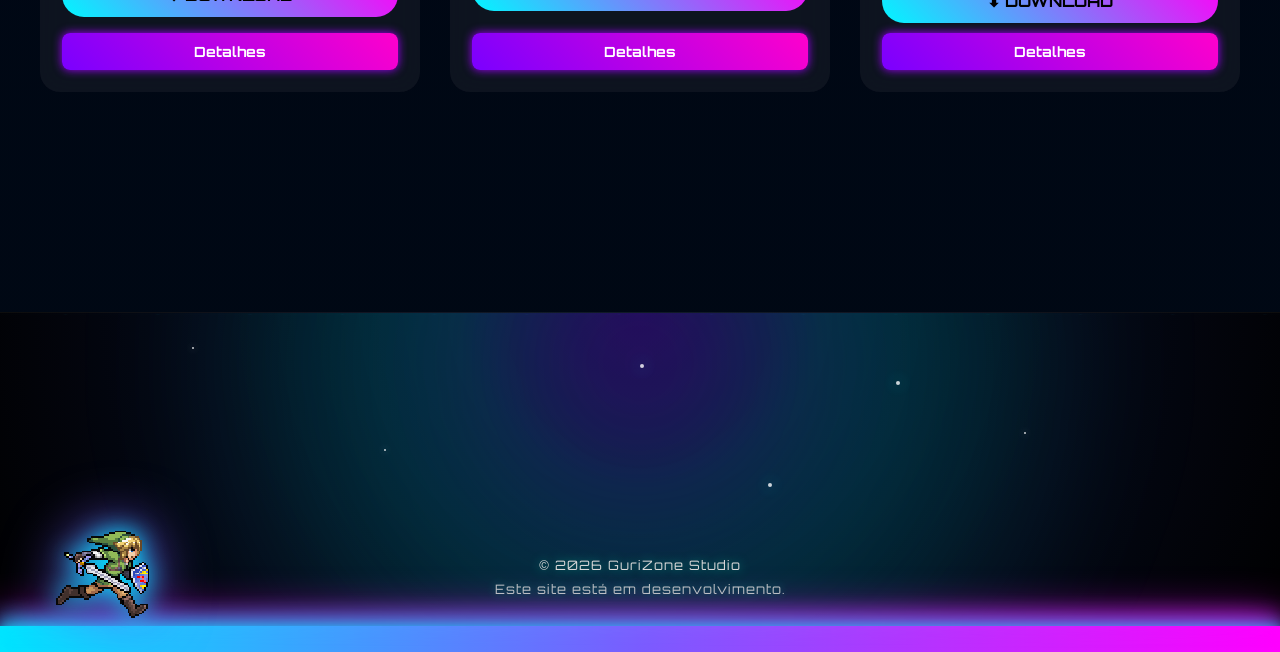
==== commit d590021a: "Teste pq talvez nao deu certo nessa bolacha🍪" ====
--- a/index.html
+++ b/index.html
@@ -54,11 +54,11 @@
 </button>
 
 <audio id="bg-music" loop>
-  <source src="public/assets/audios/introtazercraft.mp3" type="audio/mpeg">
+  <source src="public/assets/audios/ncsmusic.mp3" type="audio/mpeg">
 </audio>
 
 <audio id="coin-sound">
-  <source src="public/assets/audios/introtazercraft.mp3" type="audio/mpeg">
+  <source src="public/assets/audios/ncsmusic.mp3" type="audio/mpeg">
 </audio>
 
 </header>
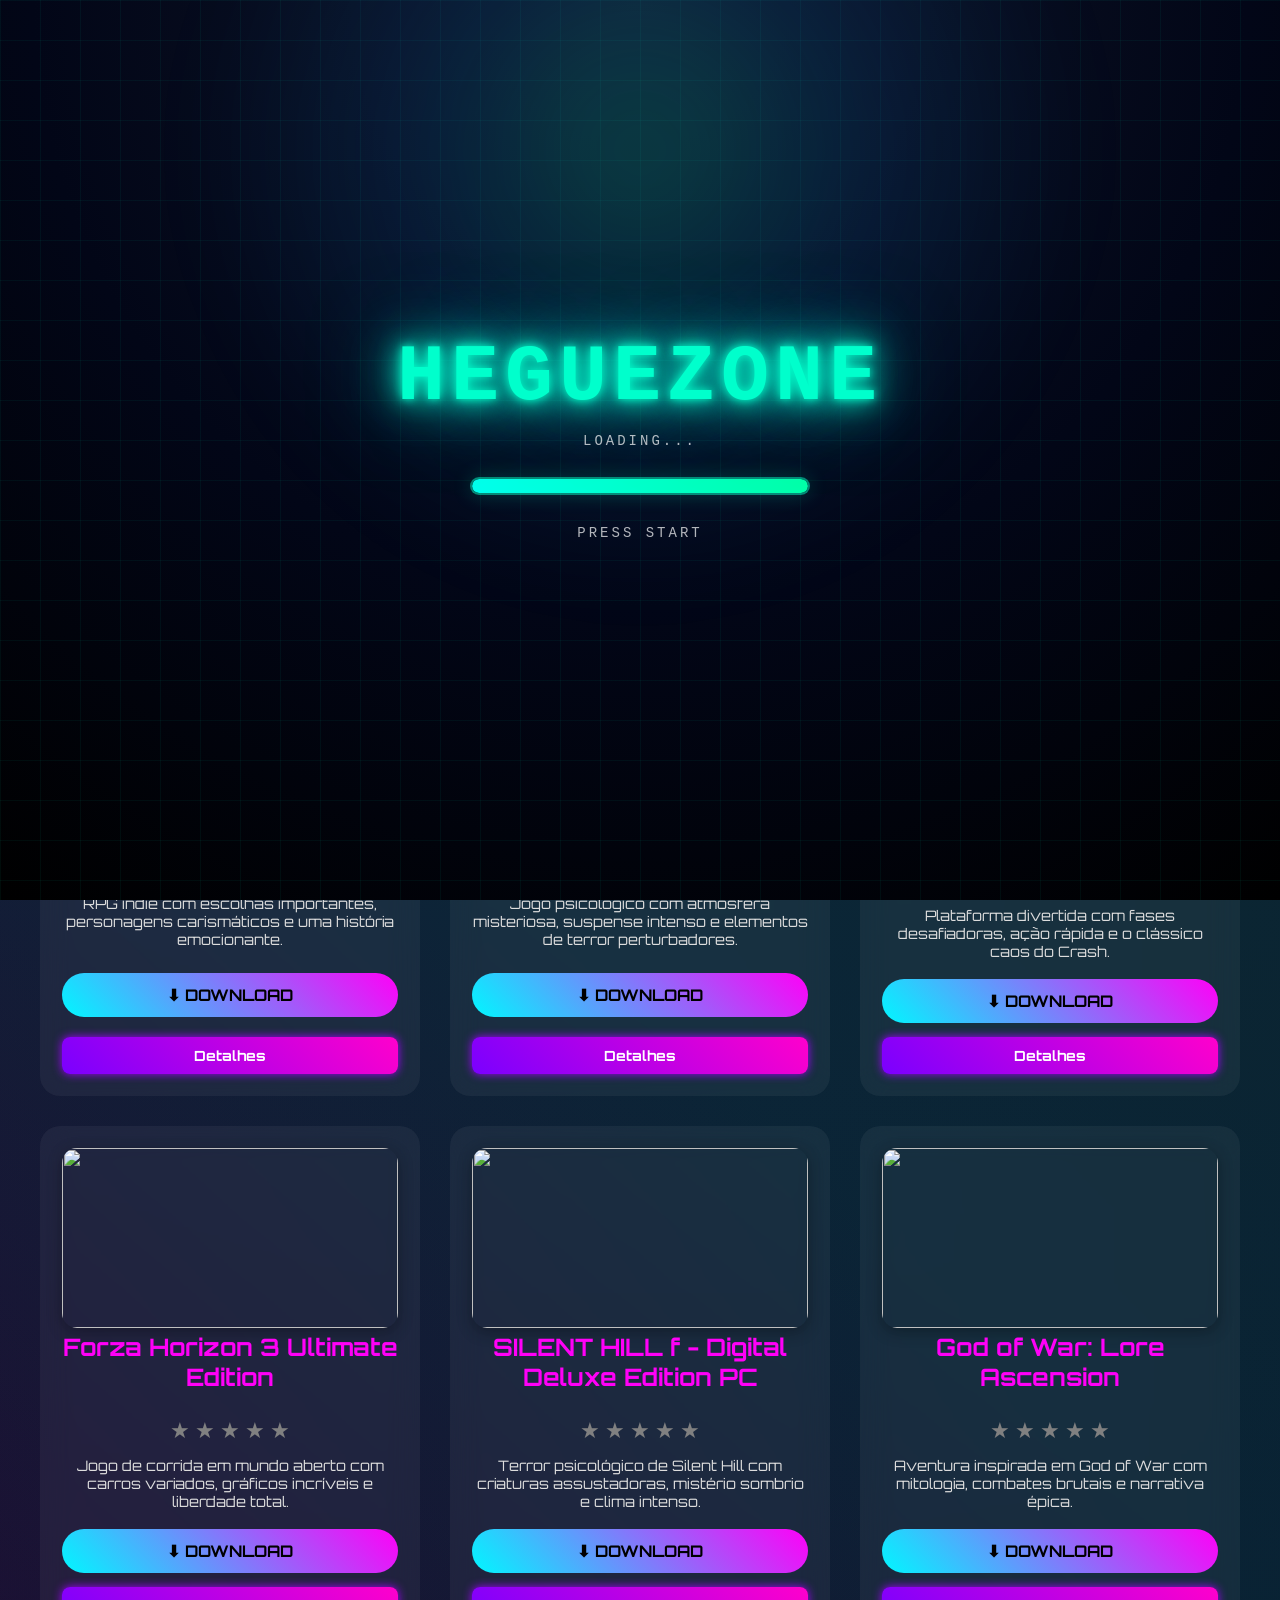
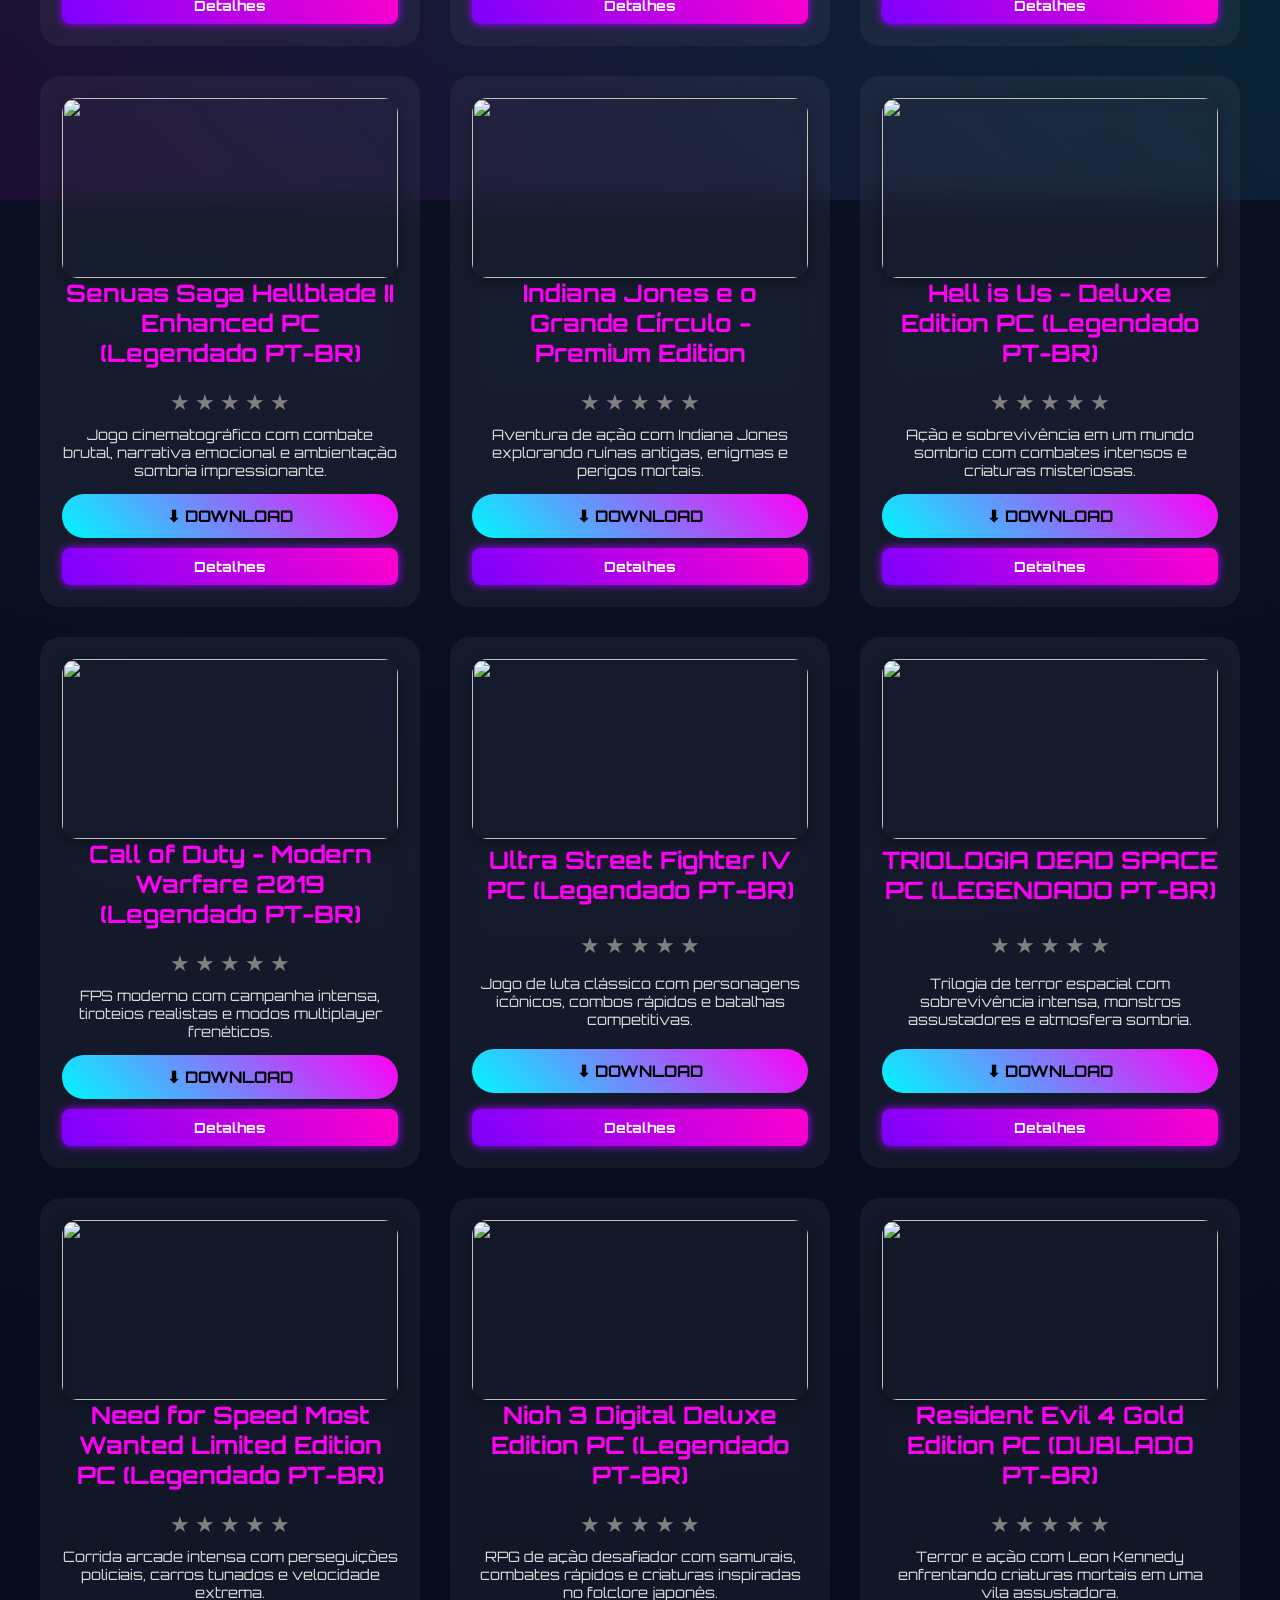
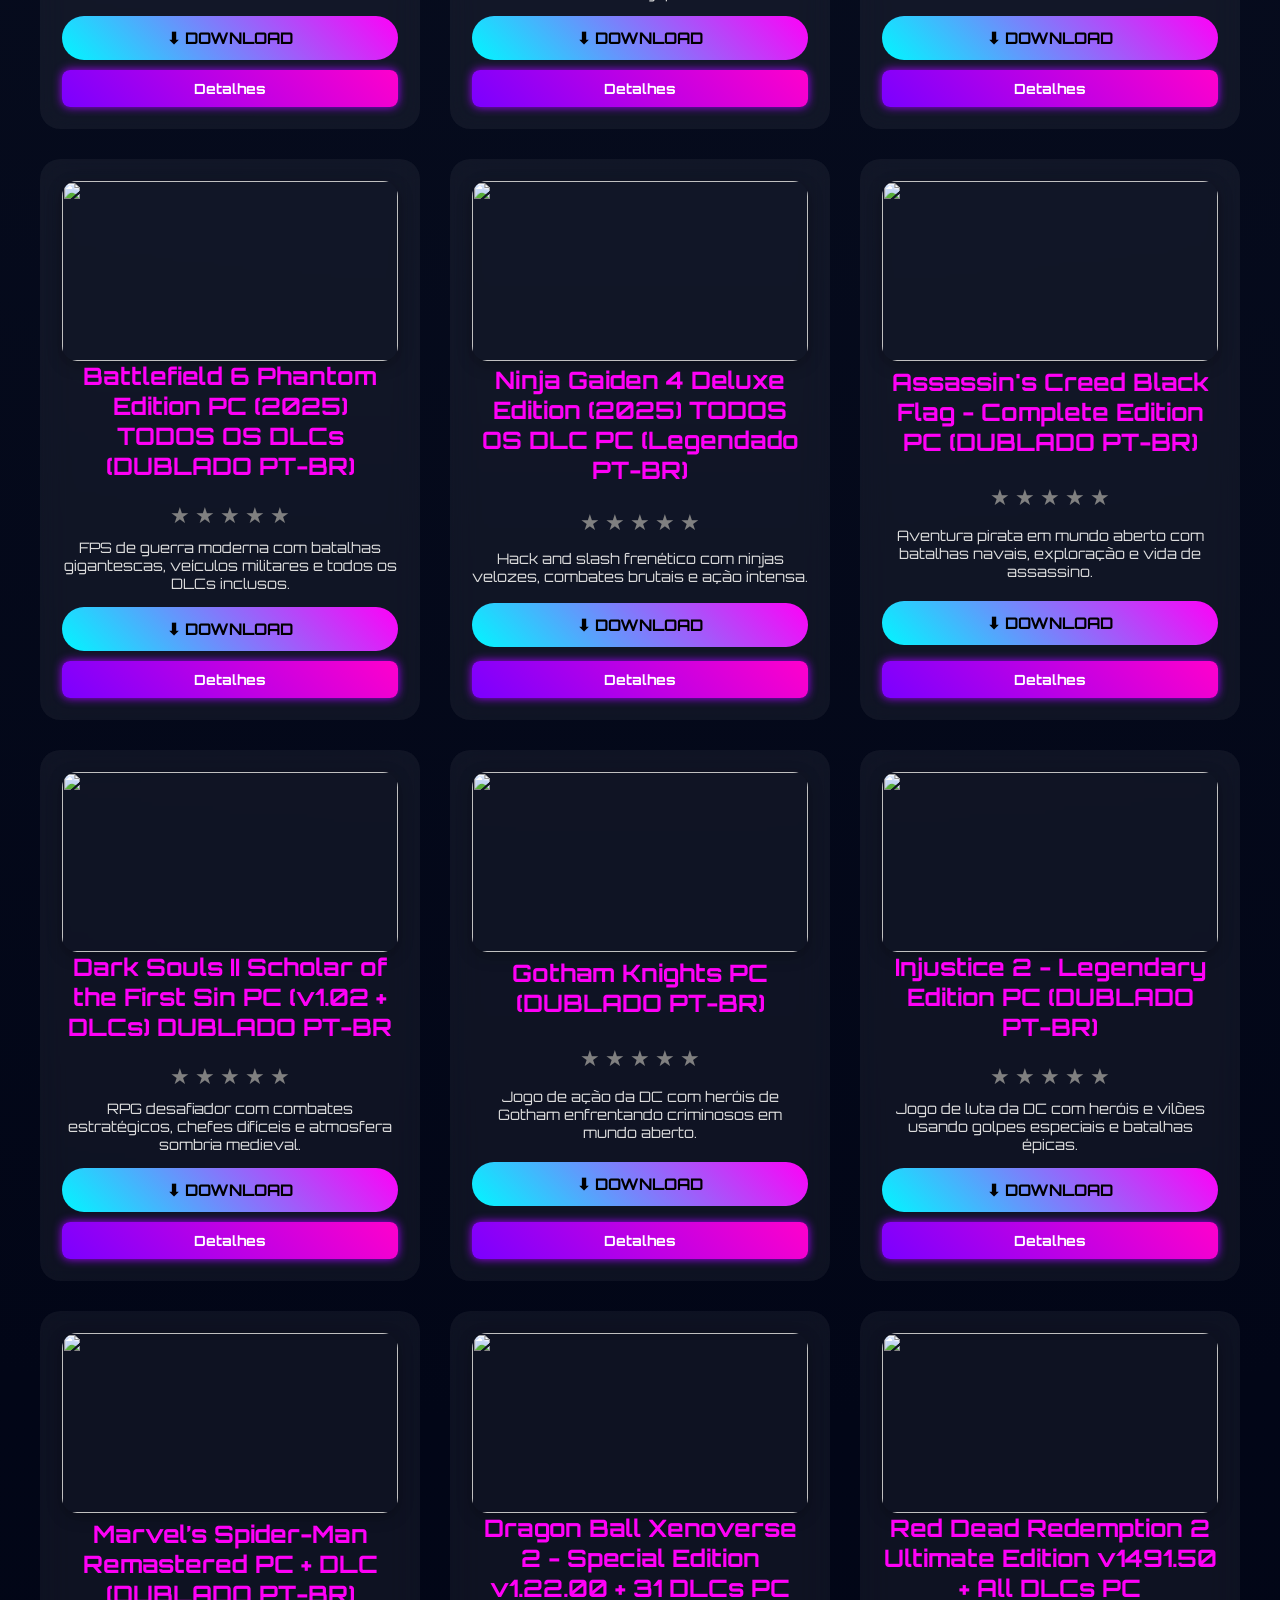
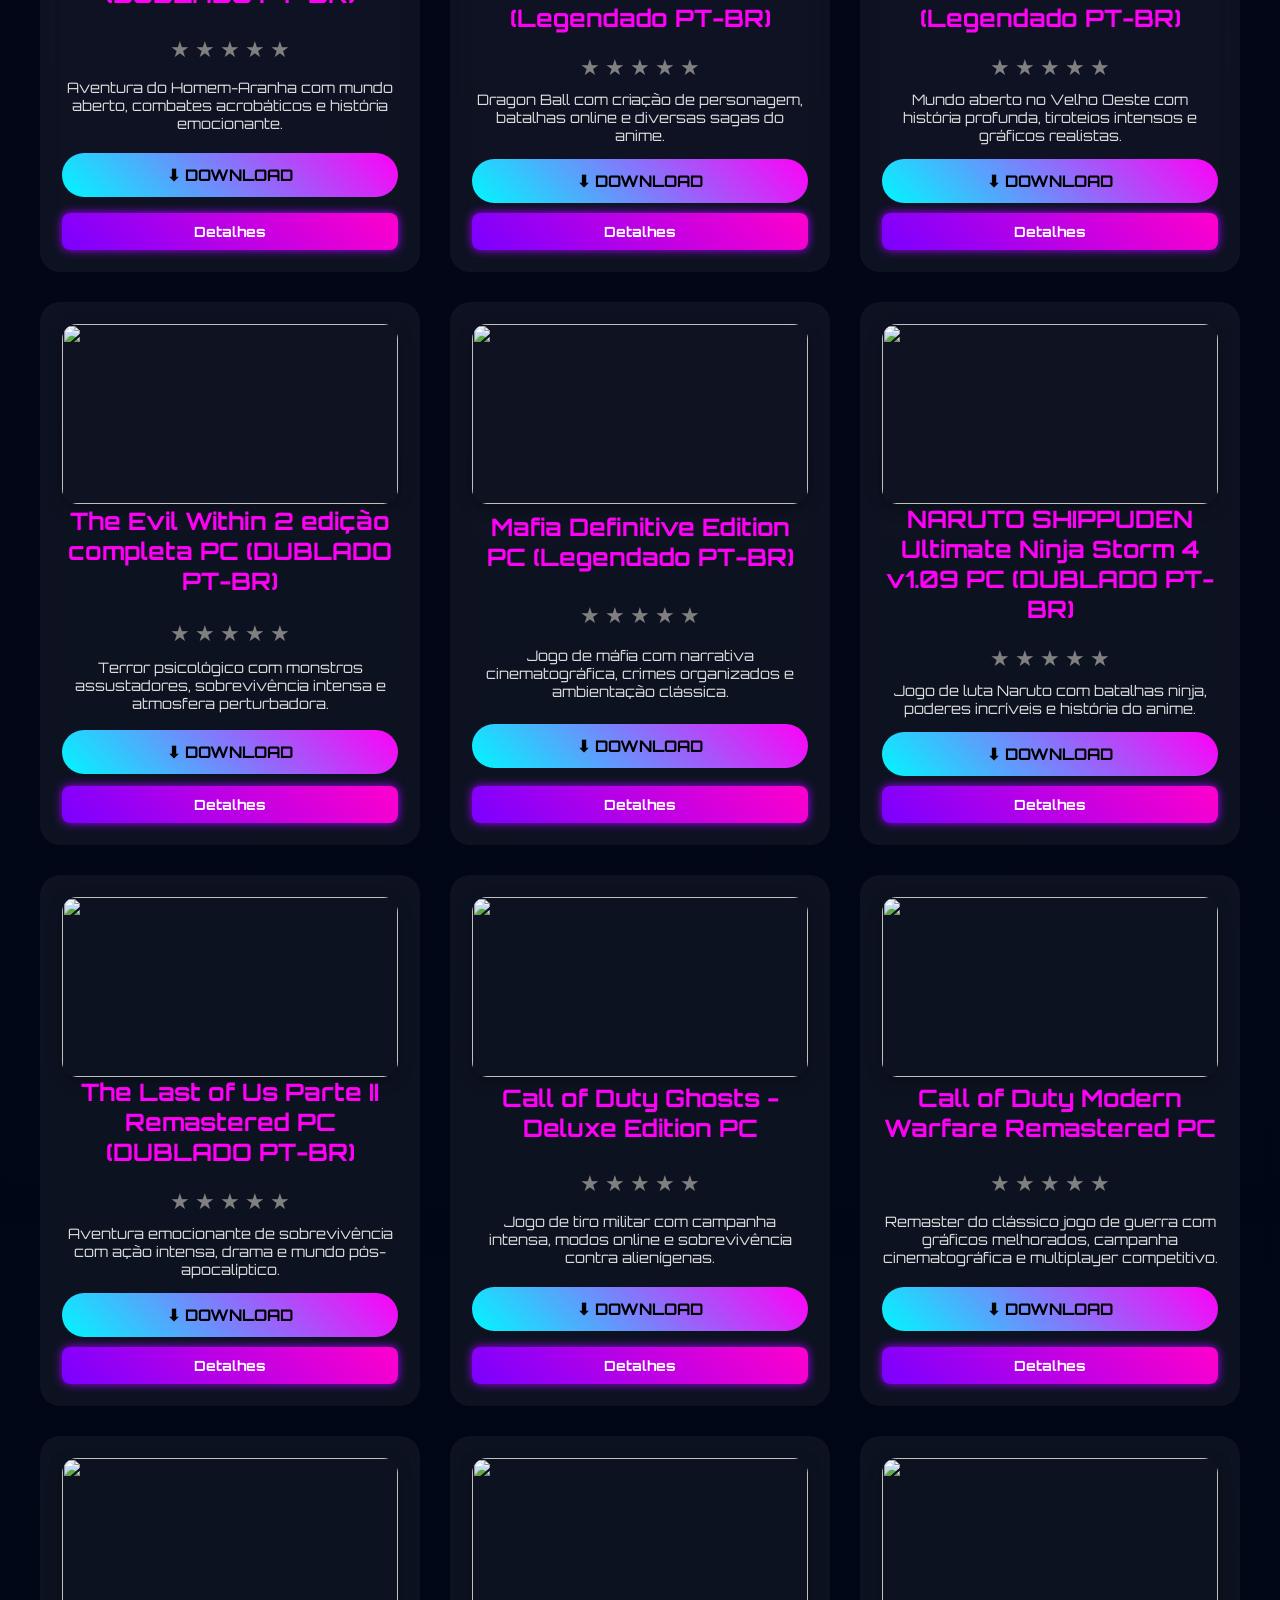
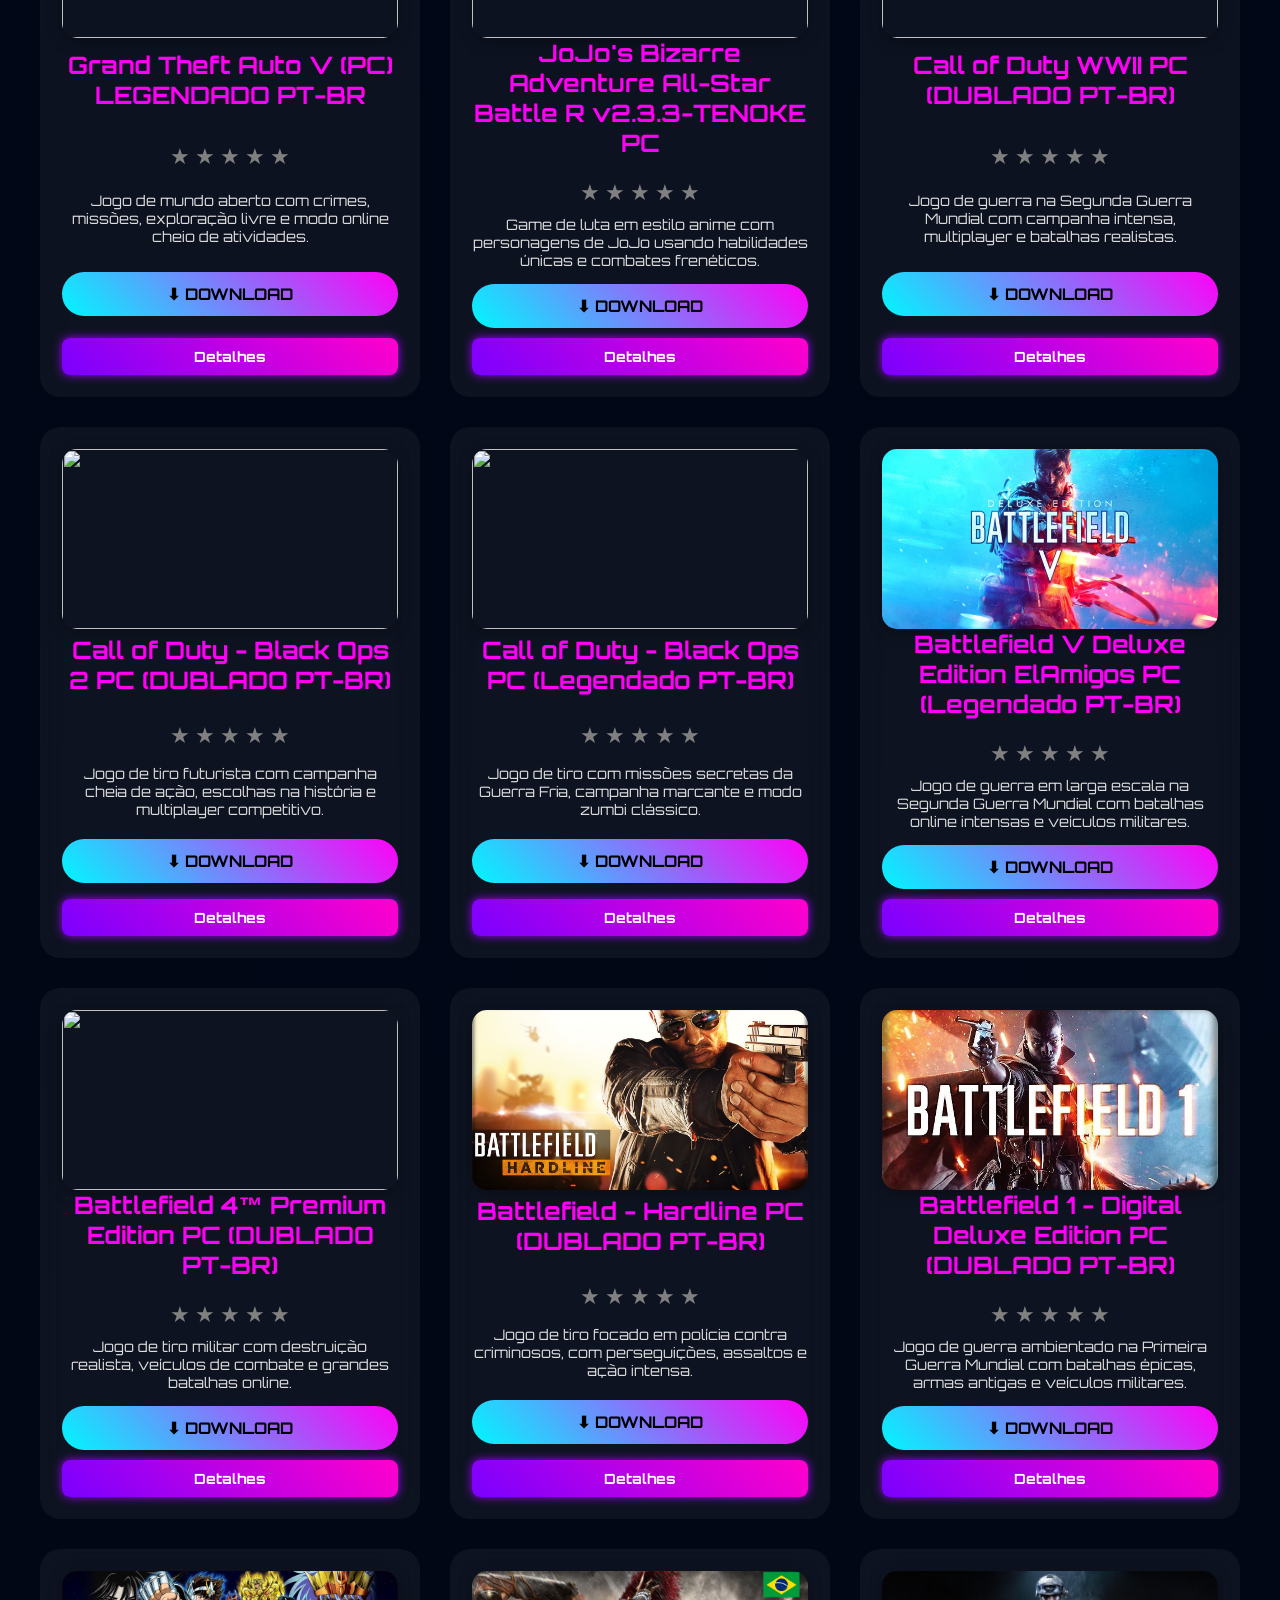
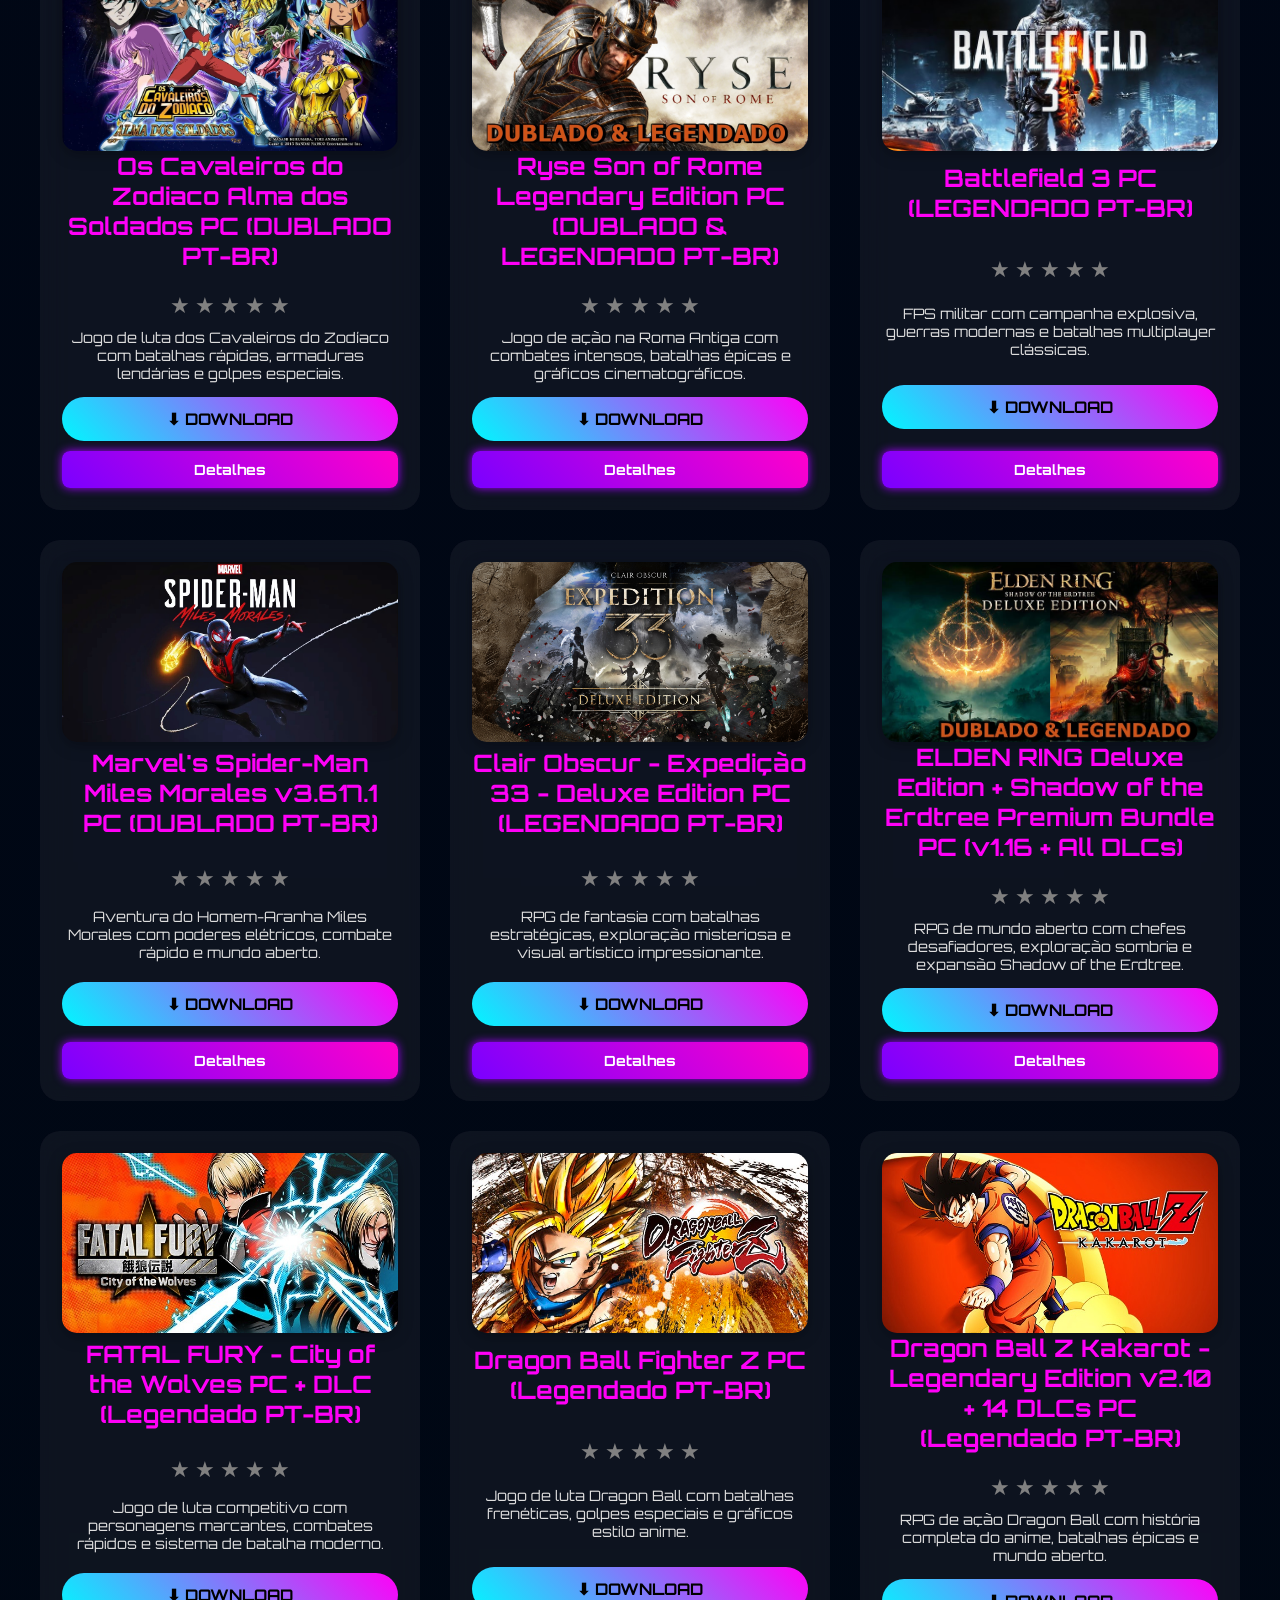
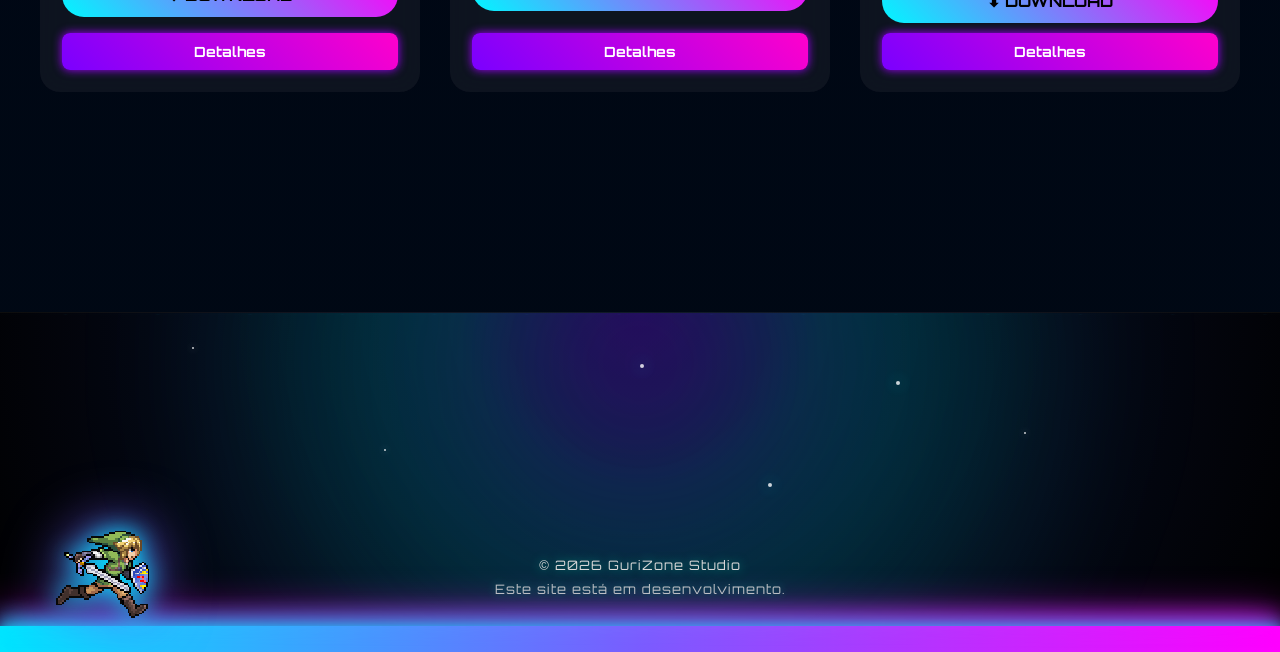
==== commit 416f041e: "fix: corrigi minhas cagadas no projeto" ====
--- a/index.html
+++ b/index.html
@@ -38,27 +38,26 @@
         <span class="icon">🌙</span>
         <span class="text">Modo Escuro</span>
     </button>
-    
-<div class="mario-block">
-
-    <a href="retro.html" class="retro-link">
-        <img src="public/assets/images/cogumelomario.png" class="mushroom-icon">
-    </a>
-
-    <span class="block-icon">❓</span>
-
-</div>
-
-    <button id="music-toggle" class="mario-block">
+
+    <!-- BOTÃO RELEMBRE JOGOS ANTIGOS -->
+<a href="retro.html" class="retro-btn">
+     🎤 Relembre Jogos Antigos
+</a>
+
+
+<!-- BLOCO MARIO -->
+<button id="music-toggle" class="mario-block">
   <span id="block-icon">?</span>
 </button>
 
+<!-- MUSICA -->
 <audio id="bg-music" loop>
-  <source src="public/assets/audios/ncsmusic.mp3" type="audio/mpeg">
+  <source src="public/assets/audios/introtazercraft.mp3" type="audio/mpeg">
 </audio>
 
+<!-- SOM DA MOEDA -->
 <audio id="coin-sound">
-  <source src="public/assets/audios/ncsmusic.mp3" type="audio/mpeg">
+  <source src="public/assets/audios/musiccoin.mp3" type="audio/mpeg">
 </audio>
 
 </header>
@@ -974,61 +973,91 @@
 });
 </script>
 
-<script>
-  const musicBtn = document.getElementById("music-toggle");
-  const music = document.getElementById("bg-music");
-  const coinSound = document.getElementById("coin-sound");
-  const icon = document.getElementById("block-icon");
-
-  music.volume = 0.3;
-  coinSound.volume = 0.5;
-
-  function createCoin() {
-    const coin = document.createElement("div");
-    coin.classList.add("coin");
-    coin.innerText = "🪙";
-    musicBtn.appendChild(coin);
+<script>const musicBtn = document.getElementById("music-toggle");
+const music = document.getElementById("bg-music");
+const coinSound = document.getElementById("coin-sound");
+const icon = document.getElementById("block-icon");
+
+music.volume = 0.3;
+coinSound.volume = 0.5;
+
+let musicPlaying = false;
+
+/* MOEDA */
+
+function createCoin() {
+  const coin = document.createElement("div");
+
+  coin.classList.add("coin");
+  coin.innerText = "🪙";
+
+  musicBtn.appendChild(coin);
+
+  setTimeout(() => {
+    coin.remove();
+  }, 800);
+}
+
+/* PARTICULAS */
+
+function createParticles() {
+
+  for (let i = 0; i < 6; i++) {
+
+    const particle = document.createElement("div");
+
+    particle.classList.add("particle");
+
+    const x = (Math.random() - 0.5) * 60 + "px";
+    const y = (Math.random() - 0.5) * 60 + "px";
+
+    particle.style.setProperty("--x", x);
+    particle.style.setProperty("--y", y);
+
+    musicBtn.appendChild(particle);
 
     setTimeout(() => {
-      coin.remove();
-    }, 800);
+      particle.remove();
+    }, 600);
   }
-
-  function createParticles() {
-    for (let i = 0; i < 6; i++) {
-      const particle = document.createElement("div");
-      particle.classList.add("particle");
-
-      const x = (Math.random() - 0.5) * 60 + "px";
-      const y = (Math.random() - 0.5) * 60 + "px";
-
-      particle.style.setProperty("--x", x);
-      particle.style.setProperty("--y", y);
-
-      musicBtn.appendChild(particle);
-
-      setTimeout(() => {
-        particle.remove();
-      }, 600);
-    }
+}
+
+/* BOTÃO */
+
+musicBtn.addEventListener("click", () => {
+
+  createCoin();
+  createParticles();
+
+  /* SOM MOEDA */
+
+  coinSound.pause();
+  coinSound.currentTime = 0;
+  coinSound.play();
+
+  /* TOGGLE MUSICA */
+
+  if (!musicPlaying) {
+
+    music.play();
+
+    musicBtn.classList.add("active");
+
+    icon.innerText = "♪";
+
+    musicPlaying = true;
+
+  } else {
+
+    music.pause();
+
+    musicBtn.classList.remove("active");
+
+    icon.innerText = "?";
+
+    musicPlaying = false;
   }
-
-  musicBtn.addEventListener("click", () => {
-    createCoin();
-    createParticles();
-    coinSound.currentTime = 0;
-    coinSound.play();
-
-    if (music.paused) {
-      music.play();
-      musicBtn.classList.add("active");
-      icon.innerText = "♪";
-    } else {
-      music.pause();
-      musicBtn.classList.remove("active");
-      icon.innerText = "?";
-    }
-  });
+});
 </script>
 
 <script>
--- a/styles.css
+++ b/styles.css
@@ -12,10 +12,7 @@
     color:white;
     background: radial-gradient(circle at top, #1a1a2e, #0f0f1a);
     transition: 0.6s ease;
-    body{
     overflow-x:hidden;
-    position:relative;
-}
 }
 
 /* FAZ O CONTEÚDO EMPURRAR O FOOTER */
@@ -93,9 +90,6 @@
     text-align:center;
     transition:0.4s;
     border:2px solid transparent;
-    
-    isolation:isolate;
-    will-change:transform;
 }
 
 .game-card:hover{
@@ -104,31 +98,16 @@
     box-shadow:0 0 30px #00f7ff;
 }
 
-.game-card img{
-    width:100%;
-    height:180px;
-    object-fit:cover;
-    border-radius:15px;
-    box-shadow:0 4px 15px rgba(0,0,0,.3);
-
-    display:block;
-
-    position:relative;
-
-    z-index:1;
-
-    backface-visibility:hidden;
-    transform:translateZ(0);
-
-    transition:
-    transform .35s ease,
-    box-shadow .35s ease;
+.game-card img {
+    width: 100%;
+    height: 180px;
+    object-fit: cover;
+    border-radius: 15px;
+    box-shadow: 0px 4px 15px rgba(0, 0, 0, 0.3);
 }
 
 .game-card:hover img{
-    transform:
-    scale(1.05)
-    translateZ(0);
+    transform:scale(1.08);
 }
 
 .game-card h2{
@@ -2749,51 +2728,115 @@
     color: #0077ff;
 }
 
-.mario-block{
-    position: fixed;
-    left: 15px;
-    top: 180px;
-    z-index: 999;
-}
-
-/* LINK */
-.retro-link{
+/* BOTÃO FRIDAY NIGHT FUNKIN */
+
+.retro-btn{
+    display: inline-flex;
+    align-items: center;
+    justify-content: center;
+    gap: 10px;
+
+    padding: 12px 24px;
+
+    font-family: 'Orbitron', sans-serif;
+    font-size: 13px;
+    font-weight: bold;
+    color: #ffffff;
+    text-decoration: none;
+
+    border-radius: 14px;
+    border: 2px solid #00e1ff;
+
+    /* FUNDO FNF */
+    background-image: url("https://tse2.mm.bing.net/th/id/OIP.MCkuTq4HvDSnQ2xEeTiKrQHaEK?pid=Api&P=0&h=180");
+
+    background-size: cover;
+    background-position: center;
+
+    /* escurece a imagem */
+    background-color: rgba(0,0,0,0.45);
+    background-blend-mode: overlay;
+
+    box-shadow:
+    0 0 10px #00e1ff,
+    0 0 20px #ff00ff,
+    inset 0 0 12px rgba(255,255,255,0.08);
+
+    position: relative;
+    overflow: hidden;
+
+    transition: 0.35s ease;
+}
+
+/* brilho animado */
+
+.retro-btn::before{
+    content: "";
+
     position: absolute;
-    top: -75px;
-    left: 50%;
-    transform: translateX(-50%);
-    transition: 0.3s ease;
-}
-
-/* COGUMELO */
-.mushroom-icon{
-    width: 50px;
-    image-rendering: pixelated;
-    animation: mushroomFloat 2s infinite ease-in-out;
-    filter: drop-shadow(0 0 10px red);
-}
-
-/* HOVER */
-.retro-link:hover{
-    transform: translateX(-50%) scale(1.1);
-}
-
-/* ANIMAÇÃO */
-@keyframes mushroomFloat{
+    top: -50%;
+    left: -120%;
+
+    width: 70%;
+    height: 220%;
+
+    background: rgba(255,255,255,0.18);
+
+    transform: rotate(25deg);
+
+    transition: 0.7s;
+}
+
+.retro-btn:hover::before{
+    left: 140%;
+}
+
+/* hover */
+
+.retro-btn:hover{
+    transform: translateY(-3px) scale(1.04);
+
+    border-color: #ff00ff;
+
+    box-shadow:
+    0 0 18px #00e1ff,
+    0 0 35px #ff00ff,
+    0 0 50px #ff00ff55;
+}
+
+/* clique */
+
+.retro-btn:active{
+    transform: scale(0.96);
+}
+
+/* glitch neon */
+
+.retro-btn::after{
+    content: "";
+
+    position: absolute;
+    inset: 0;
+
+    background: linear-gradient(
+        90deg,
+        transparent,
+        rgba(0,225,255,0.12),
+        transparent
+    );
+
+    animation: fnfMove 2.5s linear infinite;
+}
+
+@keyframes fnfMove{
     0%{
-        transform: translateY(0px);
-    }
-
-    50%{
-        transform: translateY(-8px);
+        transform: translateX(-120%);
     }
 
     100%{
-        transform: translateY(0px);
-    }
-}
-
-
+        transform: translateX(120%);
+    }
+}
 
 /* ===================================
    MOBILE
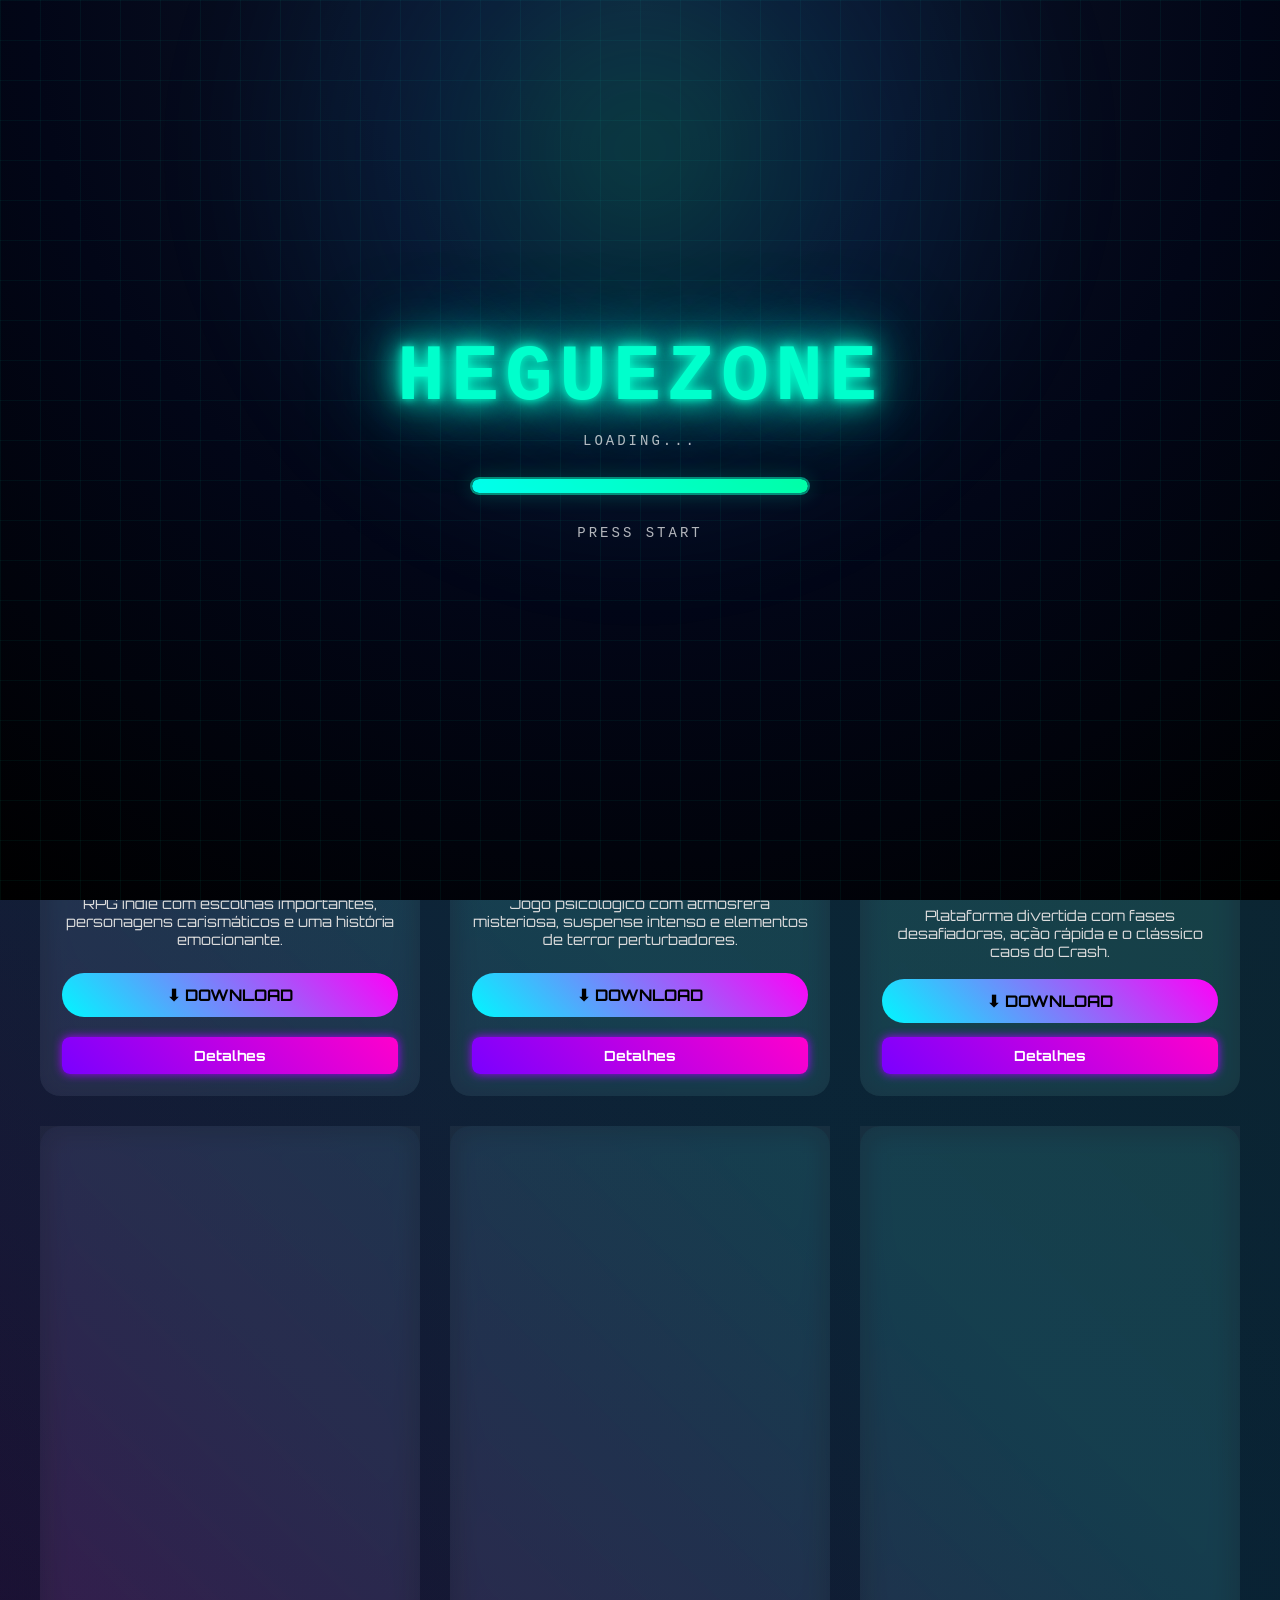
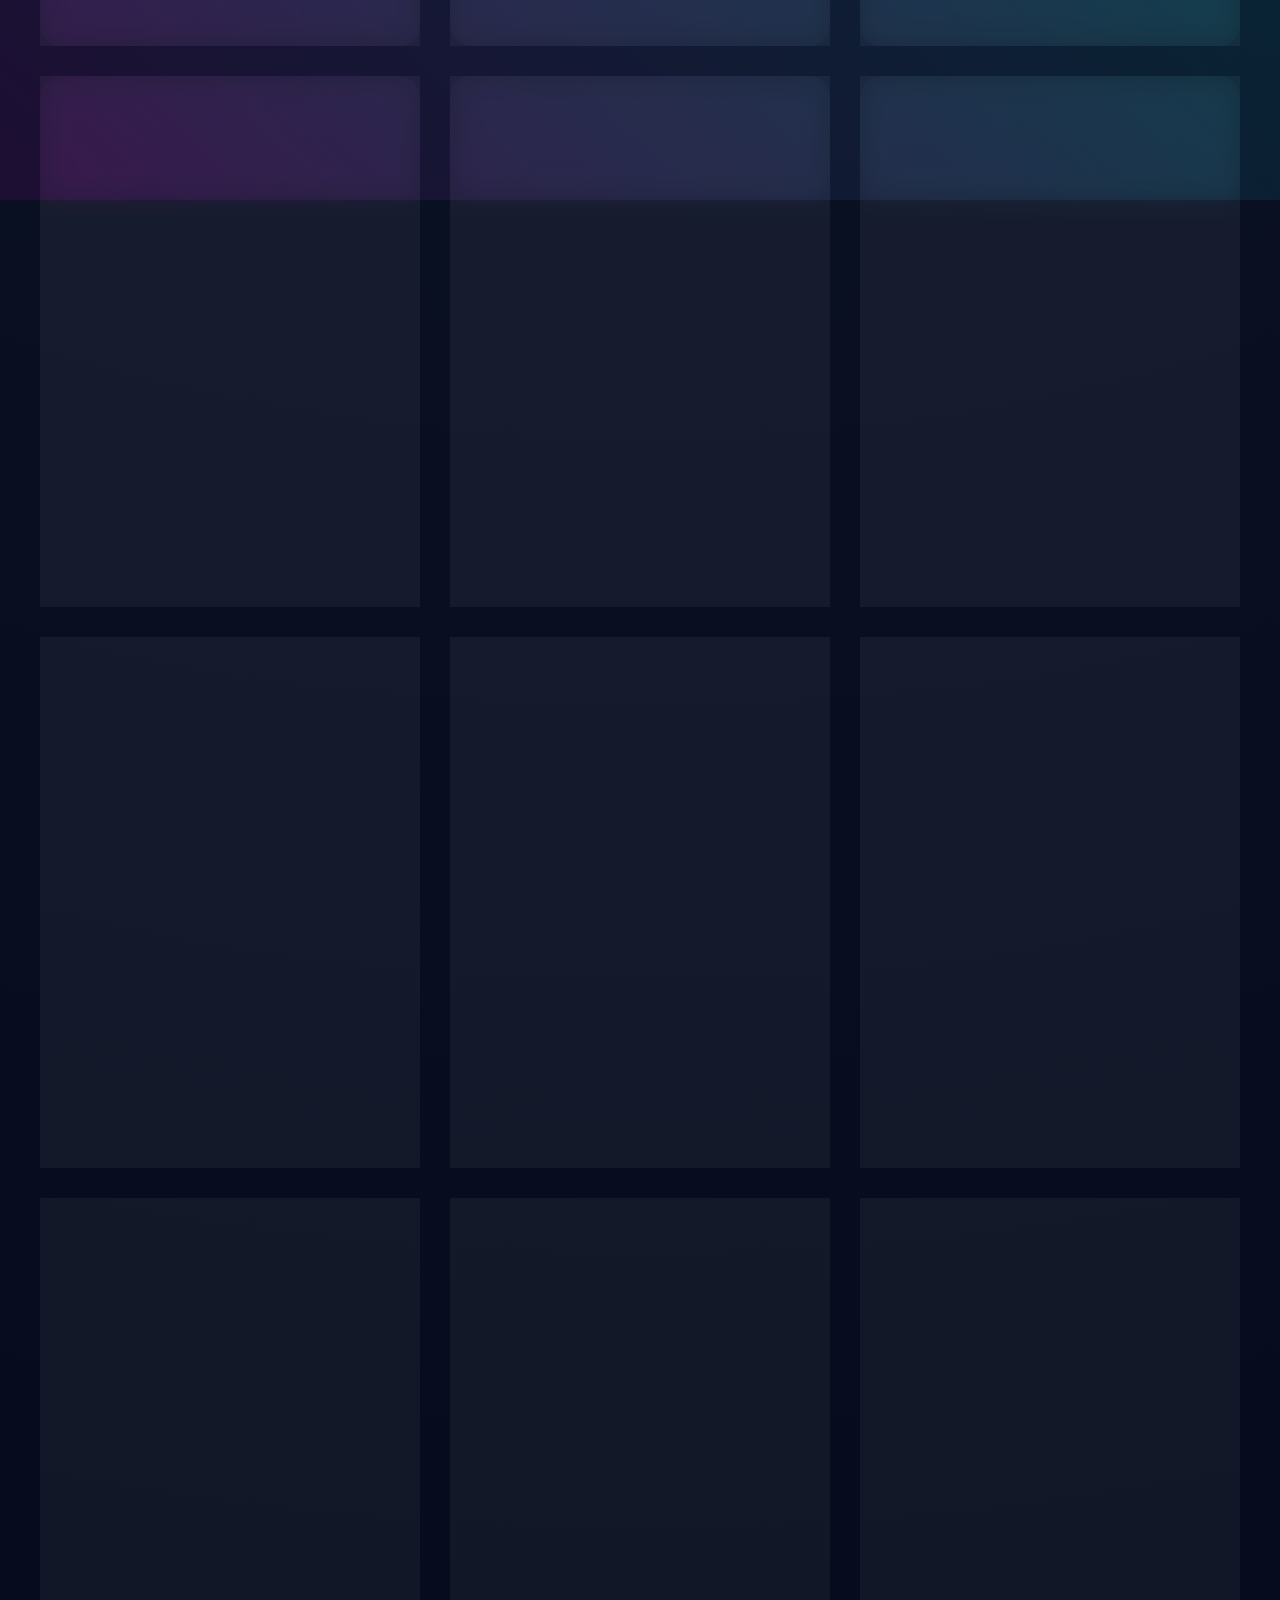
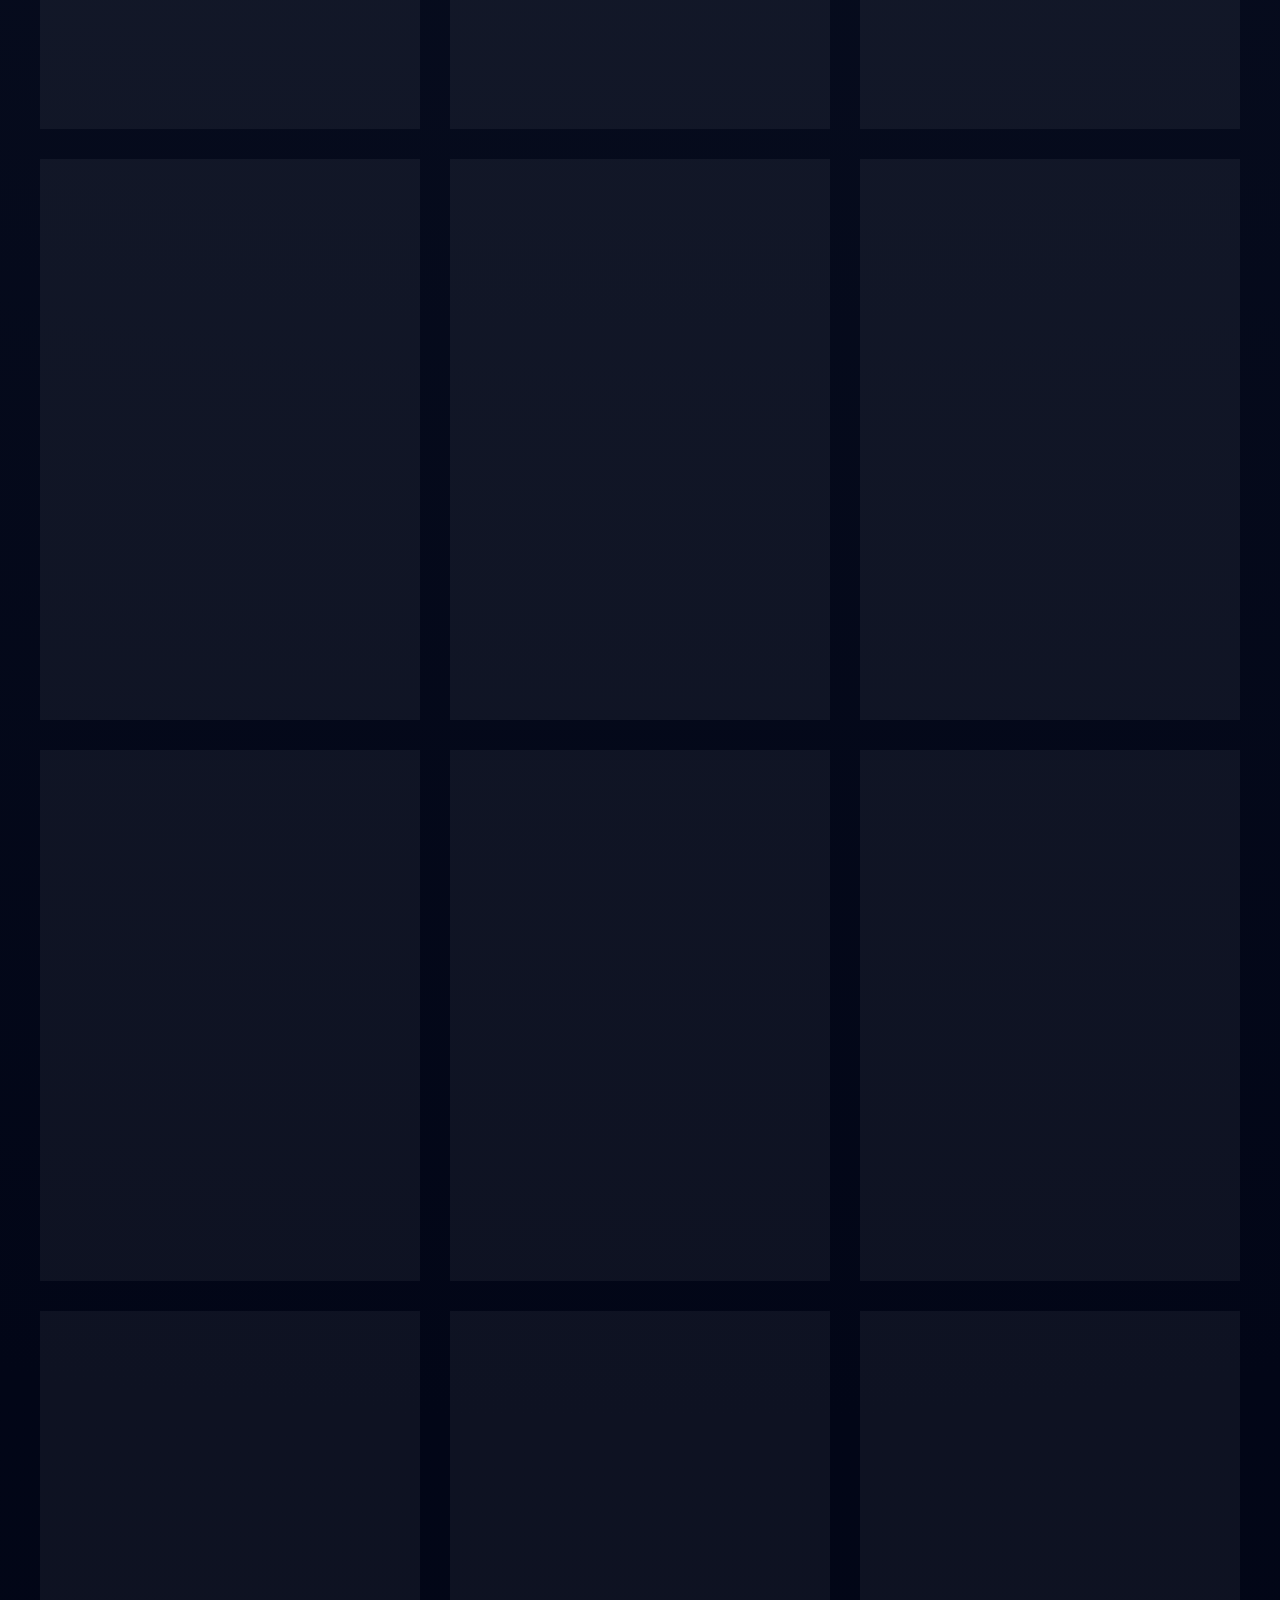
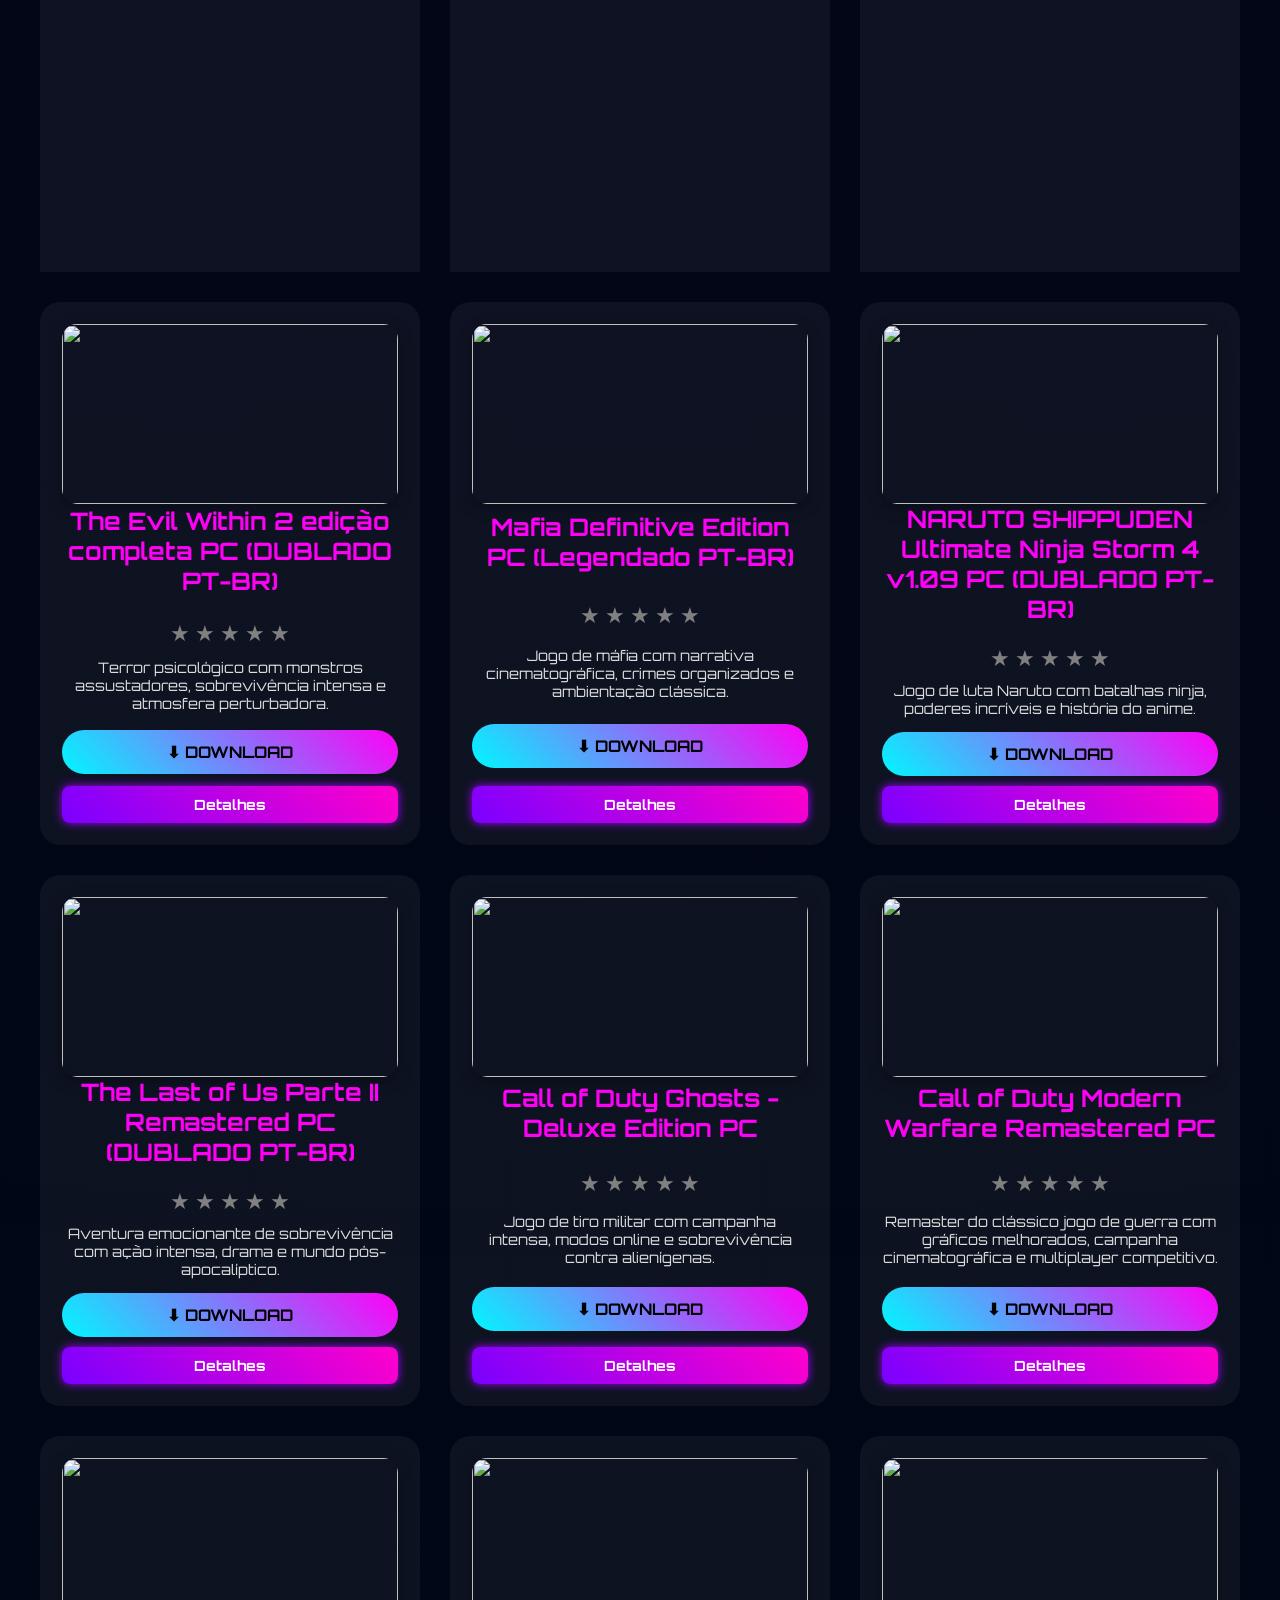
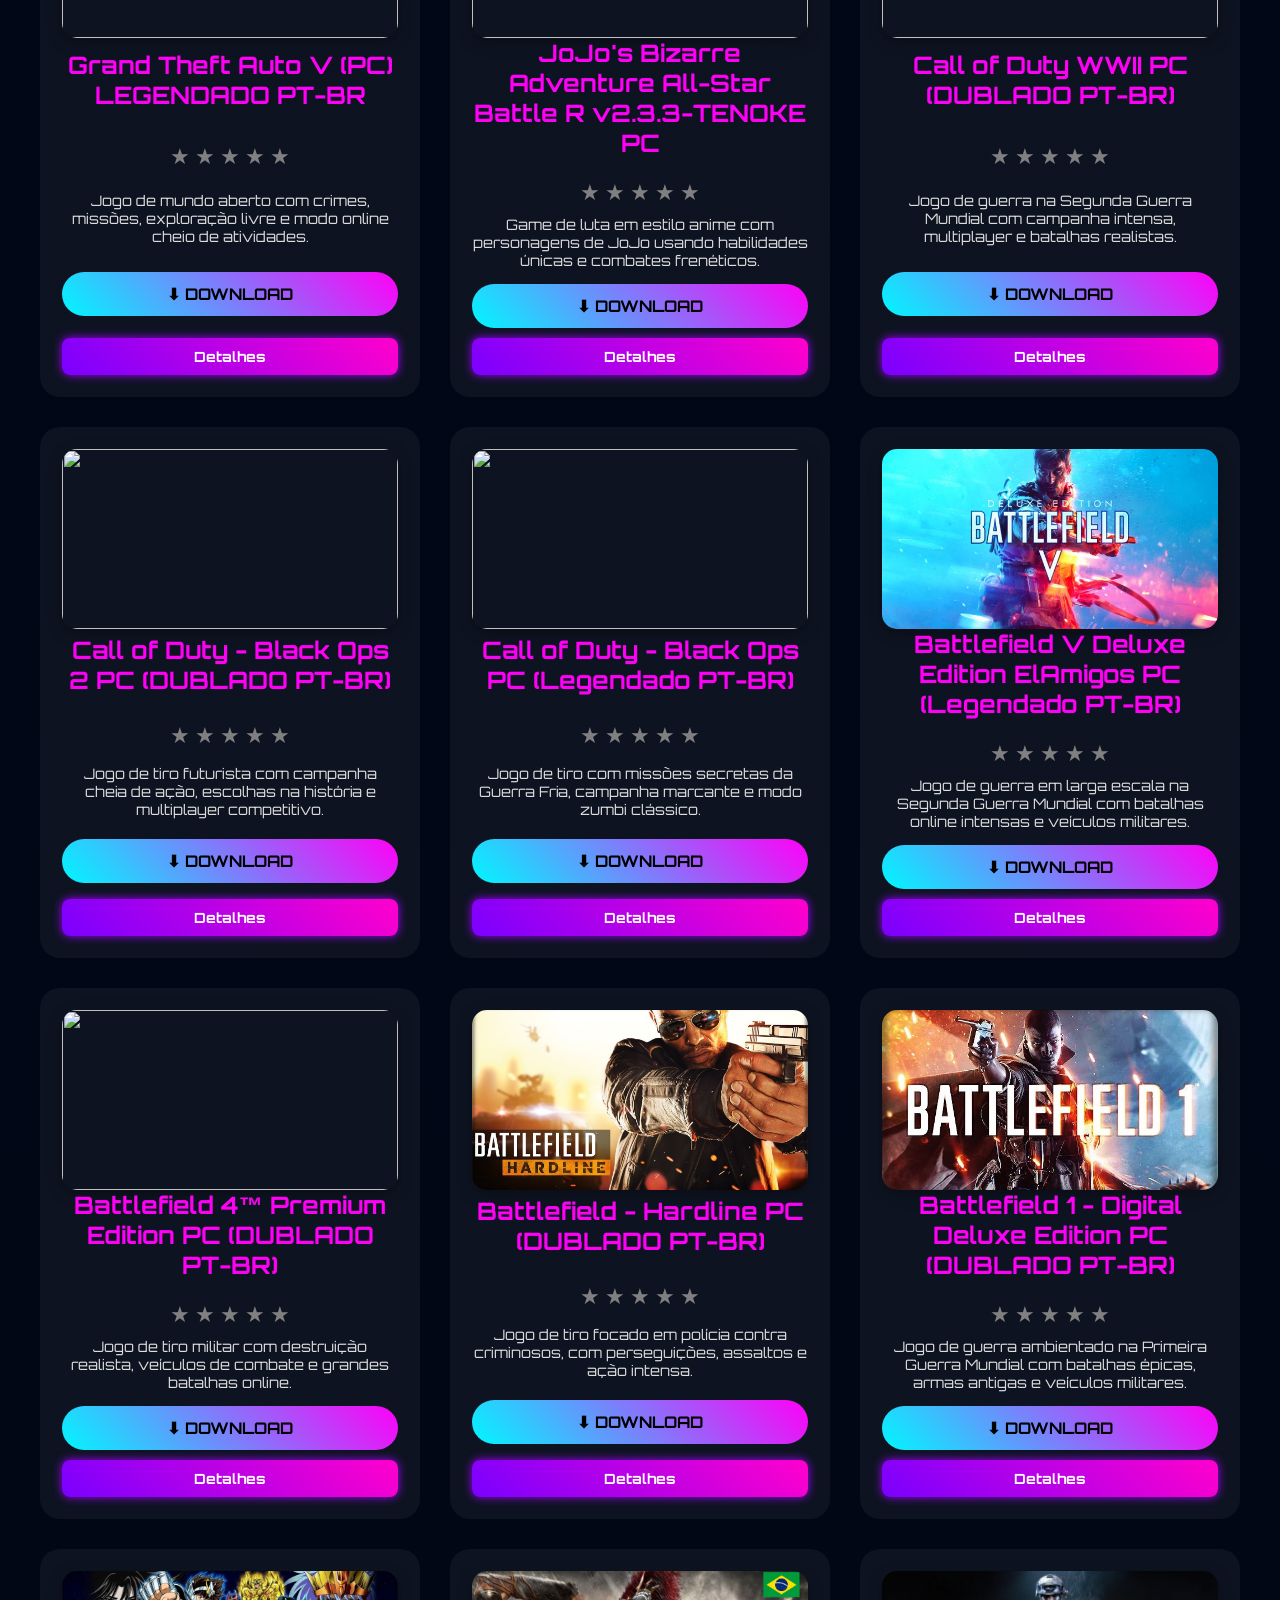
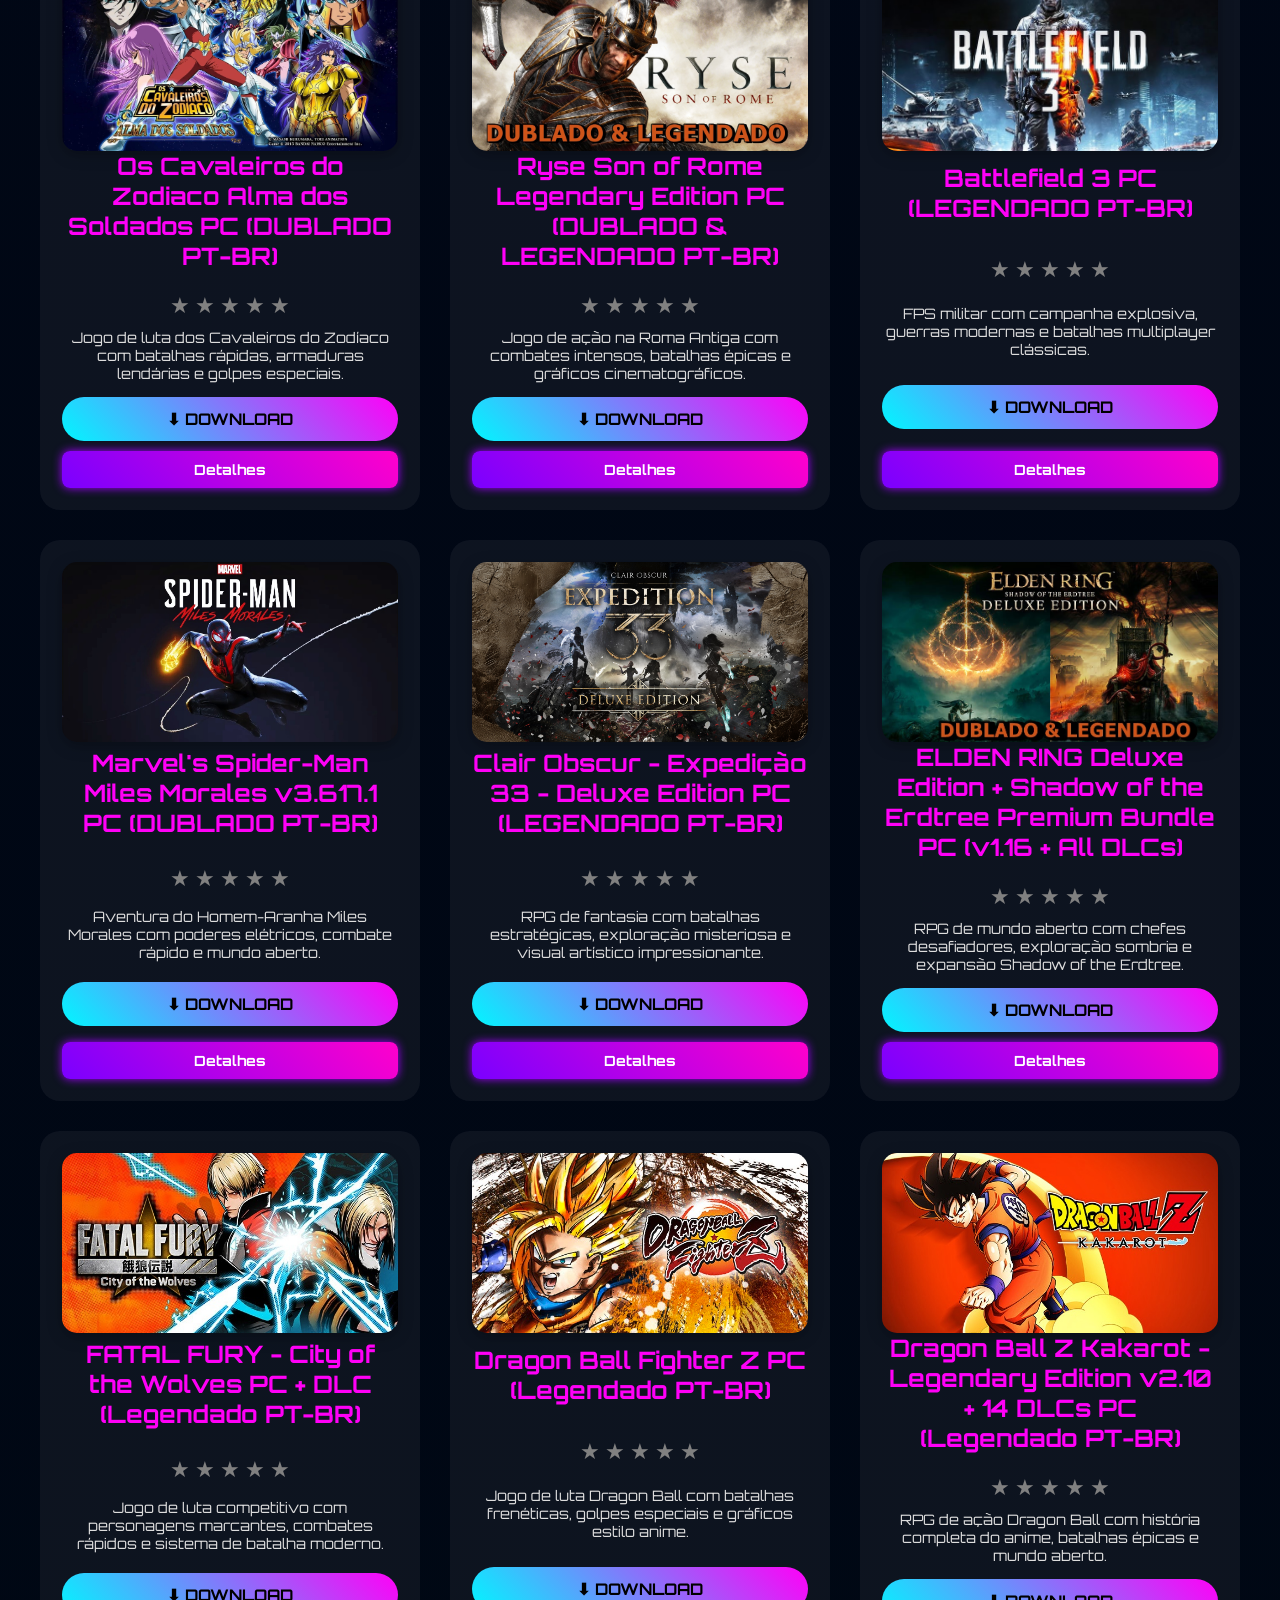
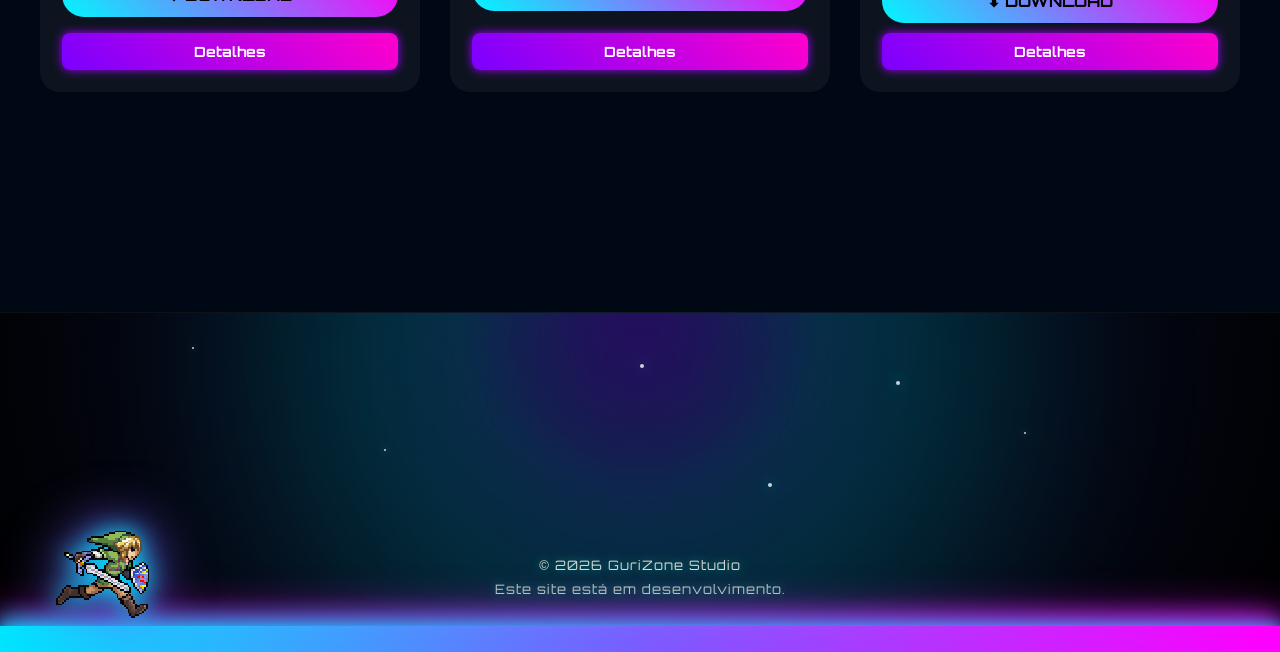
==== commit 22bcac07: "feat: complete responsive redesign across all pages with improved layouts, transitions and cyberpunk" ====
--- a/index.html
+++ b/index.html
@@ -1293,5 +1293,7 @@
 
 
 
+<div class="page-transition"></div>
+
 </body>
 </html>
--- a/styles.css
+++ b/styles.css
@@ -15,6 +15,22 @@
     overflow-x:hidden;
 }
 
+body{
+    opacity: 0;
+    animation: fadeIn 0.5s forwards;
+}
+
+body.fade-out{
+    opacity: 0;
+    transition: 0.5s;
+}
+
+@keyframes fadeIn{
+    to{
+        opacity: 1;
+    }
+}
+
 /* FAZ O CONTEÚDO EMPURRAR O FOOTER */
 .games-container {
     flex: 1;
@@ -37,9 +53,61 @@
 }
 
 /* HEADER */
+/* =========================
+   HEADER NORMAL
+========================= */
+
 .header{
-    text-align:center;
-    padding:50px 20px;
+    text-align: center;
+    padding: 50px 20px;
+
+    transition: 0.5s;
+}
+
+
+/* =========================
+   MODO CLARO
+========================= */
+
+body.light-mode .header{
+
+    background:
+        linear-gradient(
+            rgba(255,255,255,0.10),
+            rgba(255,255,255,0.10)
+        ),
+        url("public/assets/images/aicompensa.gif");
+
+    background-size: cover;
+    background-position: center;
+    background-repeat: no-repeat;
+
+    border-bottom: 2px solid #ff00ff;
+
+    box-shadow:
+        0 0 30px #00e5ff,
+        0 0 60px #ff00ff;
+}
+
+
+/* =========================
+   TEXTO BRILHANDO
+========================= */
+
+body.light-mode .header h1{
+    color: white;
+
+    text-shadow:
+        0 0 10px #00e5ff,
+        0 0 20px #ff00ff,
+        0 0 40px #00e5ff;
+}
+
+body.light-mode .header p{
+    color: white;
+
+    text-shadow:
+        0 0 10px #000;
 }
 
 .header h1{
@@ -2838,6 +2906,131 @@
     }
 }
 
+/* =========================
+   RESPONSIVO CELULAR
+========================= */
+
+@media (max-width: 768px){
+
+  body{
+    overflow-x: hidden;
+  }
+
+  /* HEADER */
+
+  .header{
+    padding: 20px 10px;
+    text-align: center;
+  }
+
+  .logo{
+    width: 220px;
+    max-width: 90%;
+  }
+
+  /* BOTÕES HEADER */
+
+  .header-buttons{
+    display: flex;
+    flex-direction: column;
+    gap: 10px;
+    align-items: center;
+  }
+
+  /* PESQUISA */
+
+  .search-box{
+    width: 90%;
+  }
+
+  /* GRID DOS JOGOS */
+
+  .games-grid,
+  .retro-grid{
+    display: grid;
+    grid-template-columns: 1fr;
+    gap: 20px;
+    padding: 15px;
+  }
+
+  /* CARDS */
+
+  .game-card,
+  .retro-card{
+    width: 100%;
+    max-width: 350px;
+    margin: auto;
+  }
+
+  .game-card img,
+  .retro-card img{
+    width: 100%;
+    height: auto;
+  }
+
+  /* TEXTO */
+
+  h1{
+    font-size: 28px;
+  }
+
+  h2{
+    font-size: 22px;
+  }
+
+  p{
+    font-size: 14px;
+  }
+
+  /* SIDEBAR RETRÔ */
+
+  .retro-sidebar{
+    position: fixed;
+    right: 10px;
+    top: 50%;
+    transform: translateY(-50%);
+    gap: 10px;
+  }
+
+  .retro-sidebar img{
+    width: 45px;
+    height: 45px;
+  }
+
+  /* ÁREA DO MARIO */
+
+  .mario-section{
+    flex-direction: column;
+    text-align: center;
+    padding: 20px;
+  }
+
+  .mario-text{
+    width: 100%;
+  }
+
+  /* BOTÕES */
+
+  button,
+  .btn{
+    width: 100%;
+    max-width: 300px;
+  }
+
+}
+
+body{
+    opacity:0;
+    animation:fadeIn .5s forwards;
+    transition:0.5s;
+}
+
+@keyframes fadeIn{
+    to{
+        opacity:1;
+    }
+}
+
 /* ===================================
    MOBILE
 =================================== */
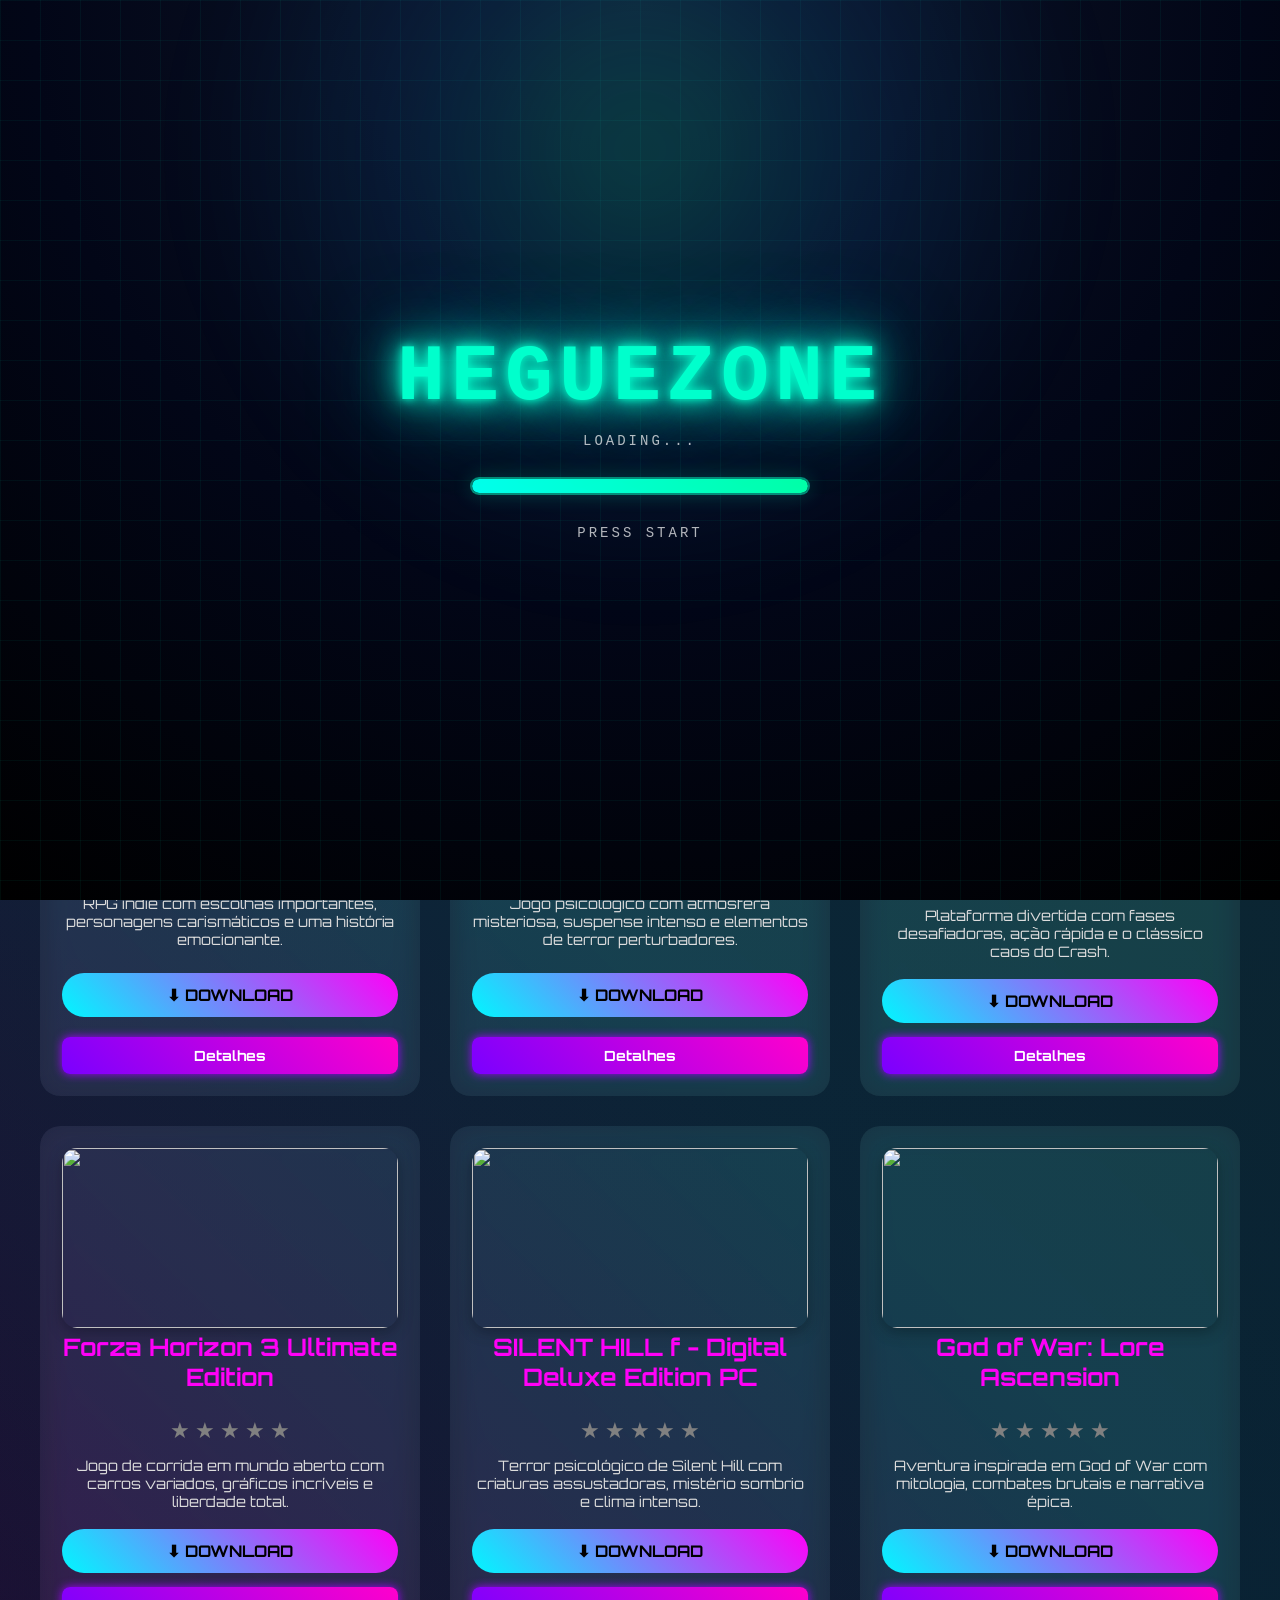
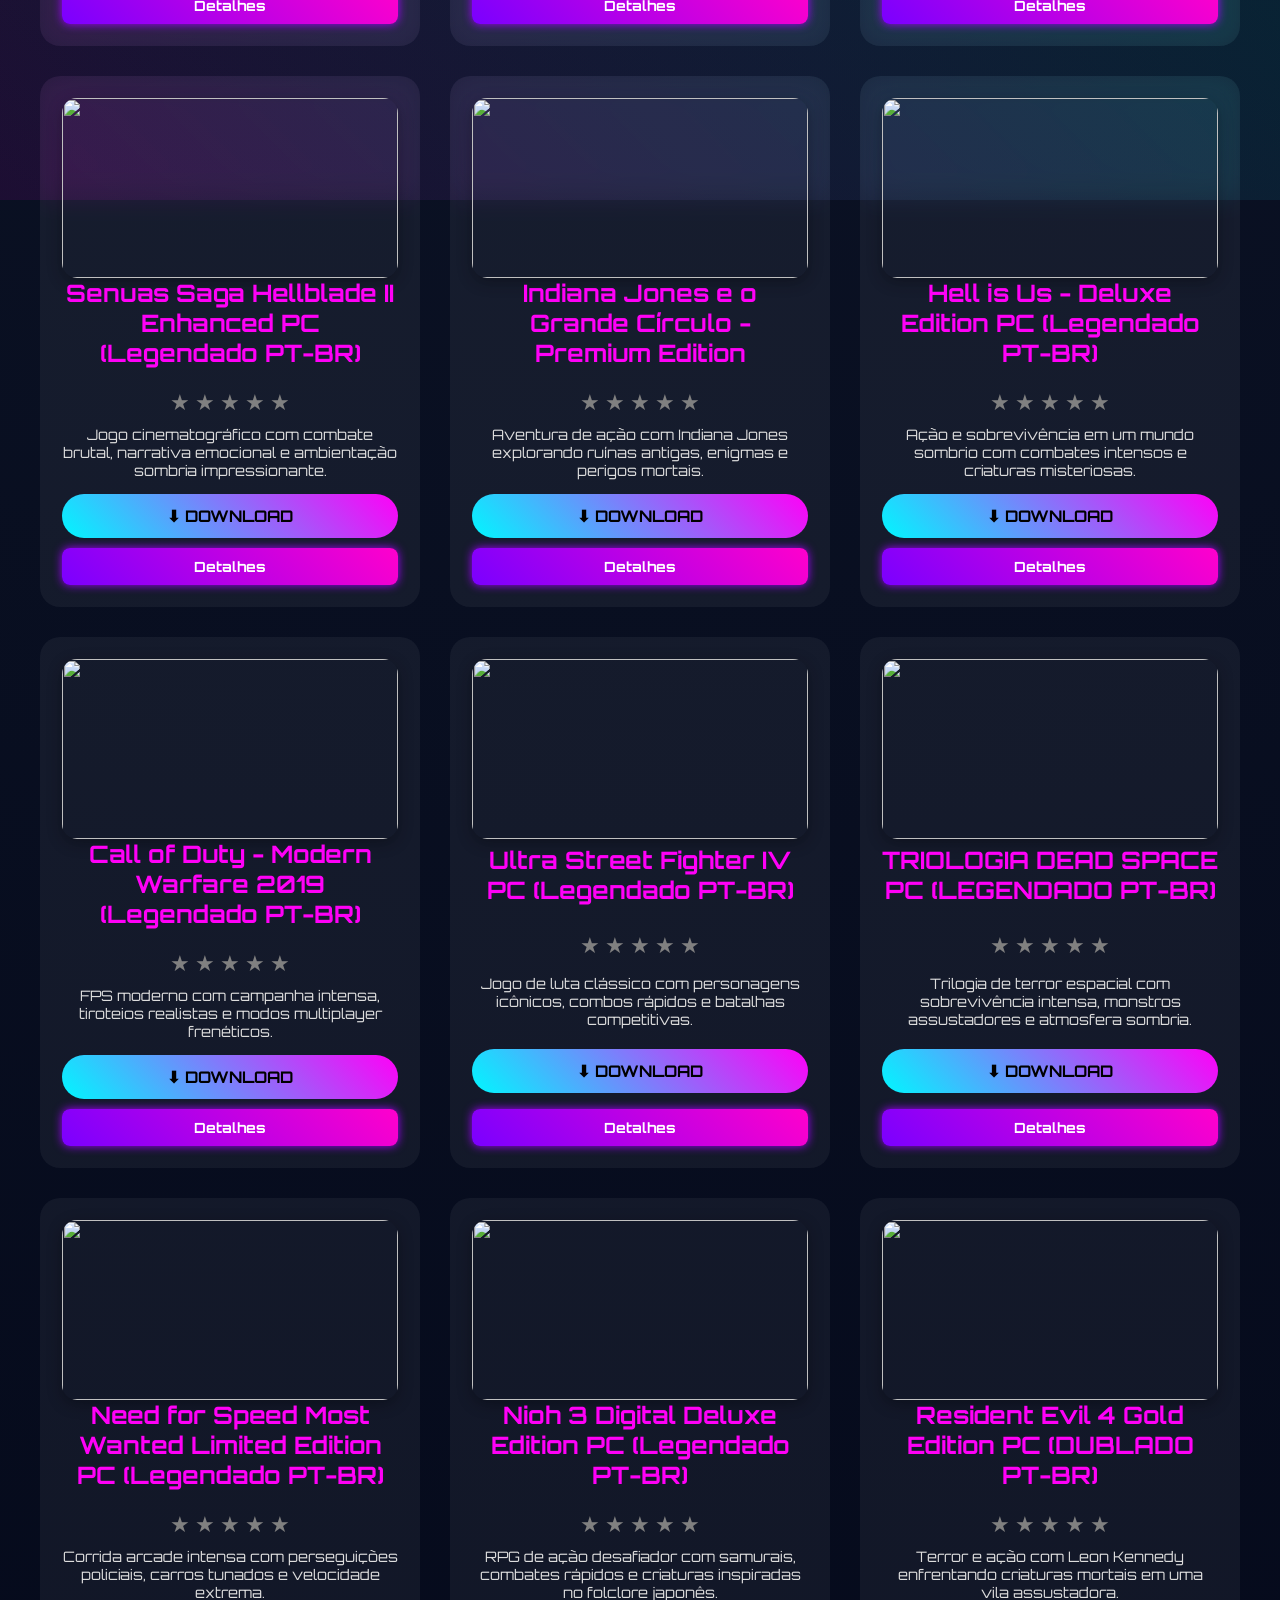
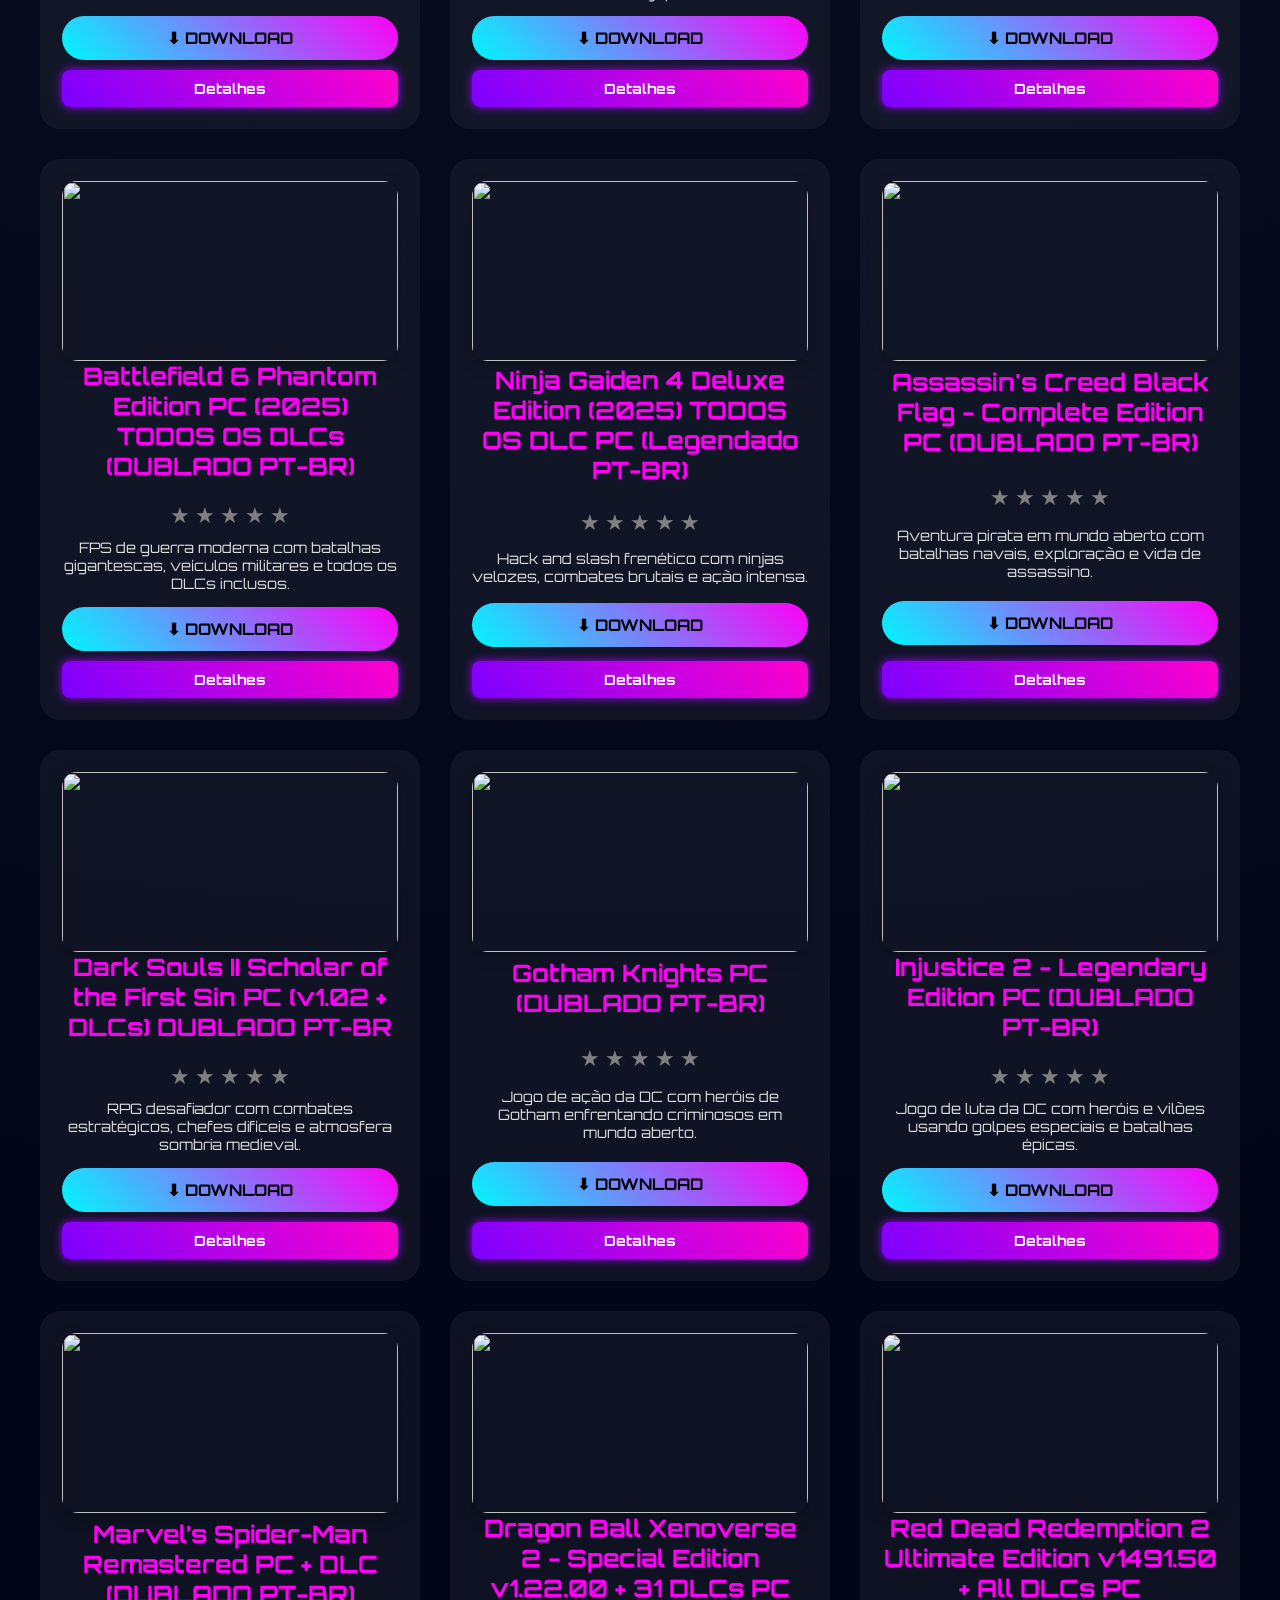
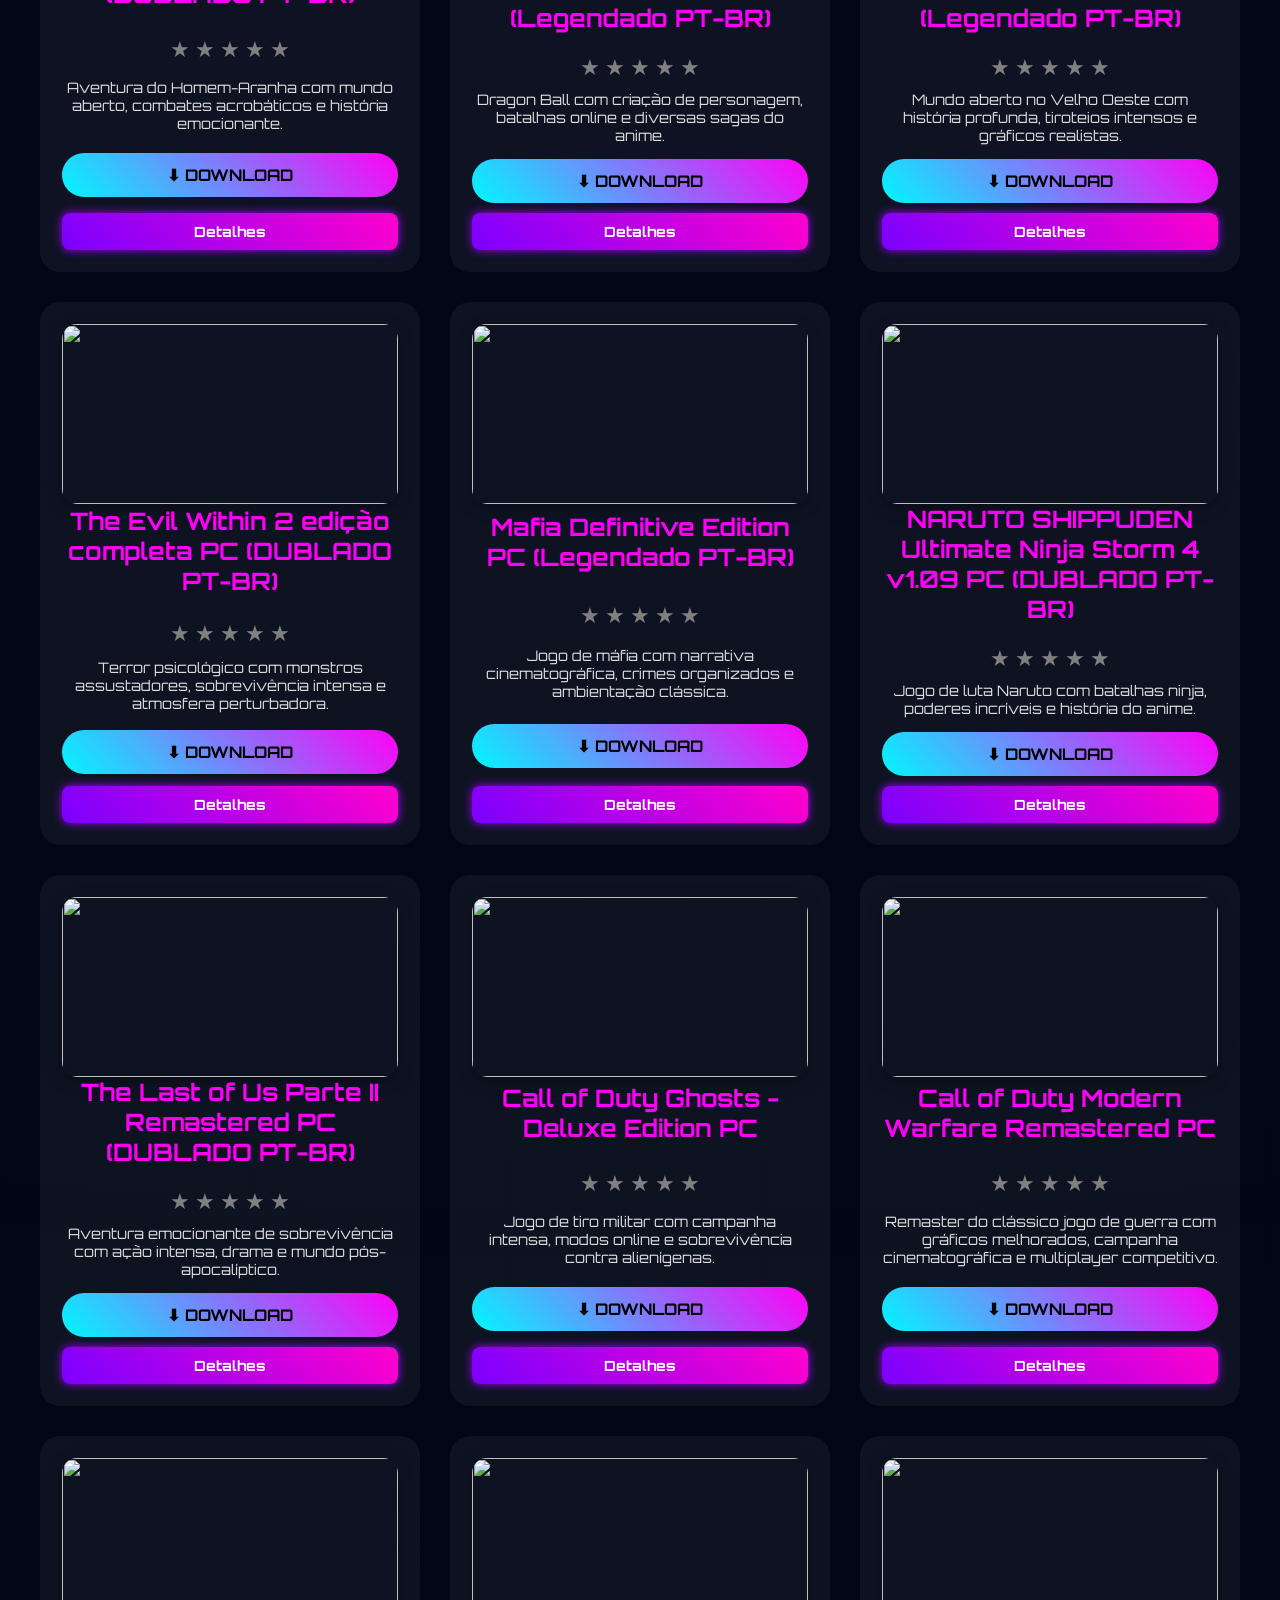
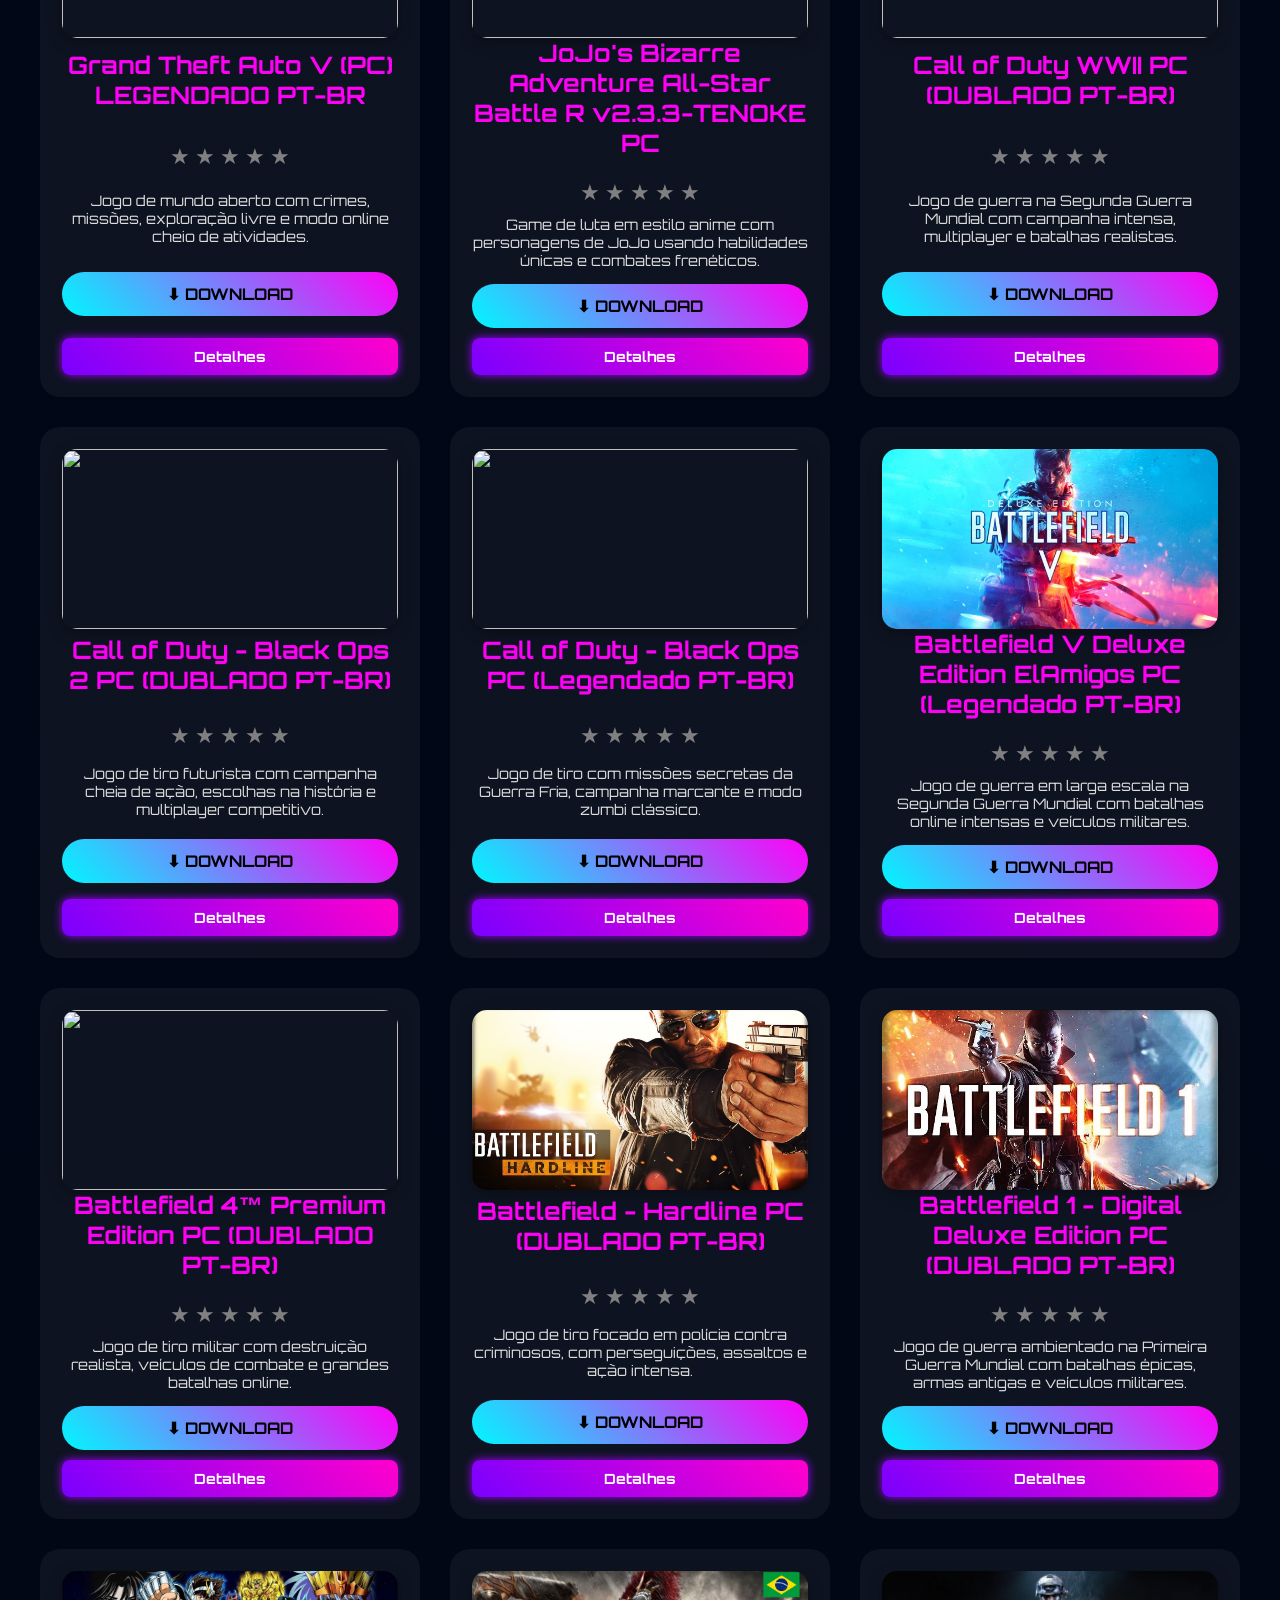
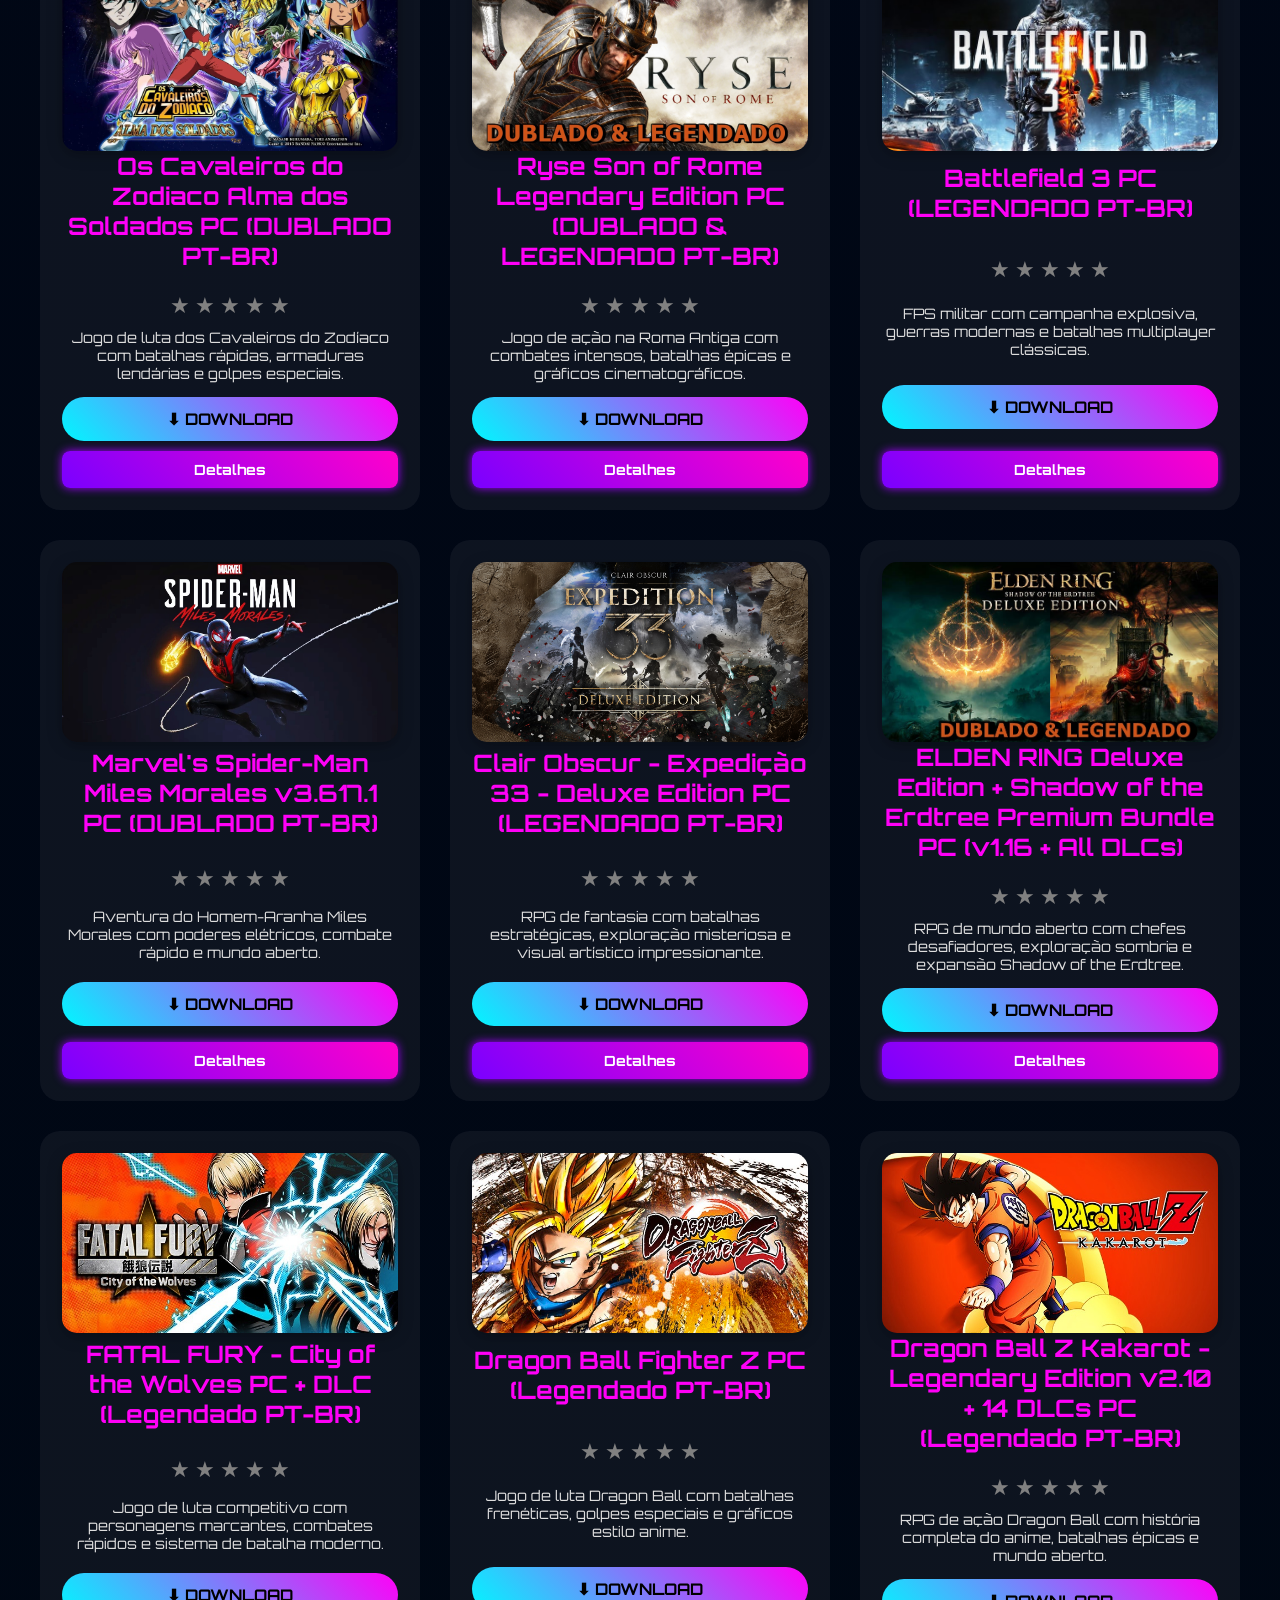
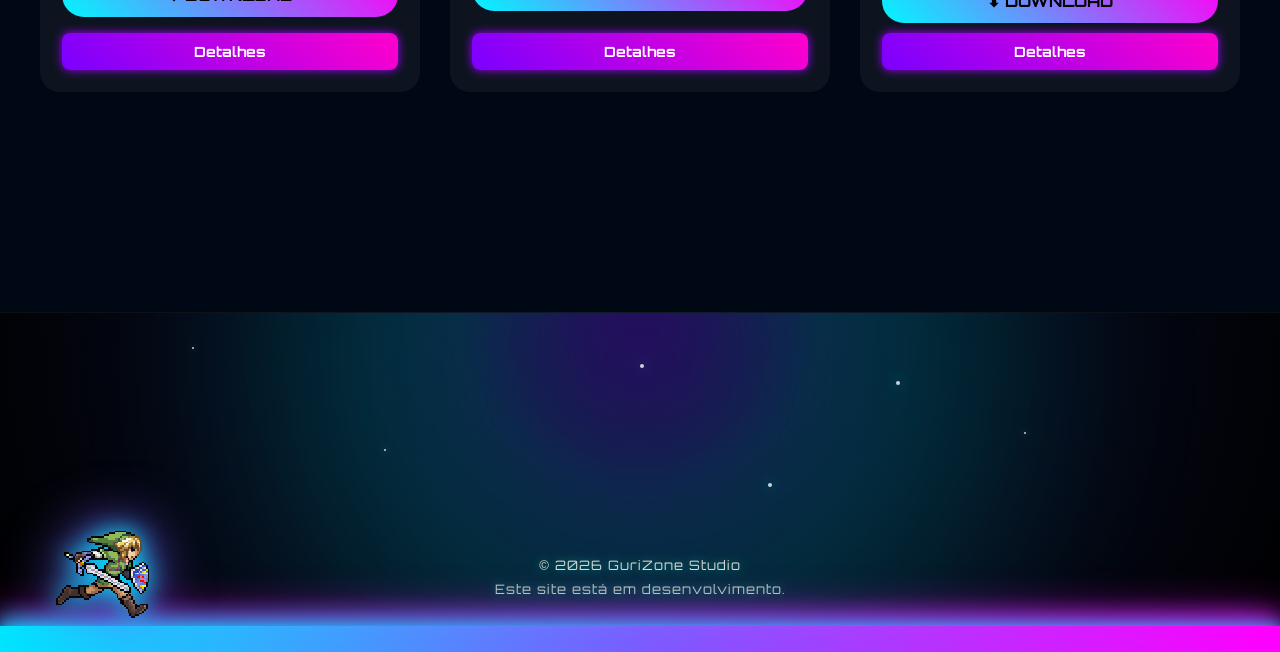
==== commit e944debb: "fix: corrigir upload e carregamento das imagens do site - Corrigido o caminho das imagens  - Ajustad" ====
--- a/index.html
+++ b/index.html
@@ -252,7 +252,7 @@
     </div>
 
     <div class="game-card" data-category="luta">
-        <img src="https://i.ytimg.com/vi/5kKvMgNjG7Y/hq720.jpg?sqp=-oaymwEhCK4FEIIDSFryq4qpAxMIARUAAAAAGAElAADIQj0AgKJD&rs=AOn4CLCyNqffSHC7Y2FQsYpftQkEFGlPhA">
+        <img src="https://wallpapercave.com/wp/wp10867583.jpg   ">
         <h2>Ultra Street Fighter IV PC (Legendado PT-BR)</h2>
         <div class="rating">
     <span class="star" data-value="1">★</span>
@@ -282,7 +282,7 @@
     </div>
 
     <div class="game-card" data-category="corrida">
-        <img src="https://i.ytimg.com/vi/qPU73o-OL3g/maxresdefault.jpg">
+        <img src="https://cdn1.epicgames.com/spt-assets/5d07664430944a95ae550da120ed0eeb/need-for-speed-most-wanted-a2ek1.jpg">
         <h2>Need for Speed Most Wanted Limited Edition PC (Legendado PT-BR)</h2>
         <div class="rating">
     <span class="star" data-value="1">★</span>
@@ -327,7 +327,7 @@
     </div>
 
     <div class="game-card" data-category="acao">
-        <img src="https://i.ytimg.com/vi/wFuzWzkEaDs/hq720.jpg?sqp=-oaymwEhCK4FEIIDSFryq4qpAxMIARUAAAAAGAElAADIQj0AgKJD&rs=AOn4CLDEpbd5CA3KnyAH3LXePf54LdHk4Q" height="160PX">
+        <img src="https://4kwallpapers.com/images/wallpapers/battlefield-6-3840x2160-23507.jpg" height="160PX">
         <h2>Battlefield 6 Phantom Edition PC (2025) TODOS OS DLCs (DUBLADO PT-BR)</h2>
         <div class="rating">
     <span class="star" data-value="1">★</span>
@@ -447,7 +447,7 @@
     </div>
 
     <div class="game-card" data-category="rpg">
-        <img src="https://i.ytimg.com/vi/hM9fSmxoB4g/maxresdefault.jpg">
+        <img src="https://tse1.mm.bing.net/th/id/OIP.cj2_q-gCOanMNaLLzcHIbAHaEK?r=0&pid=Api&P=0&h=180">
         <h2>Red Dead Redemption 2 Ultimate Edition v1491.50 + All DLCs PC (Legendado PT-BR)</h2>
         <div class="rating">
     <span class="star" data-value="1">★</span>
@@ -492,7 +492,7 @@
     </div>
 
     <div class="game-card" data-category="luta">
-        <img src="https://i.ytimg.com/vi/YZsrMGe4y88/maxresdefault.jpg" height="160PX">
+        <img src="https://wallpapercave.com/wp/wp2418988.jpg" height="160PX">
         <h2>NARUTO SHIPPUDEN Ultimate Ninja Storm 4 v1.09 PC (DUBLADO PT-BR)</h2>
         <div class="rating">
     <span class="star" data-value="1">★</span>
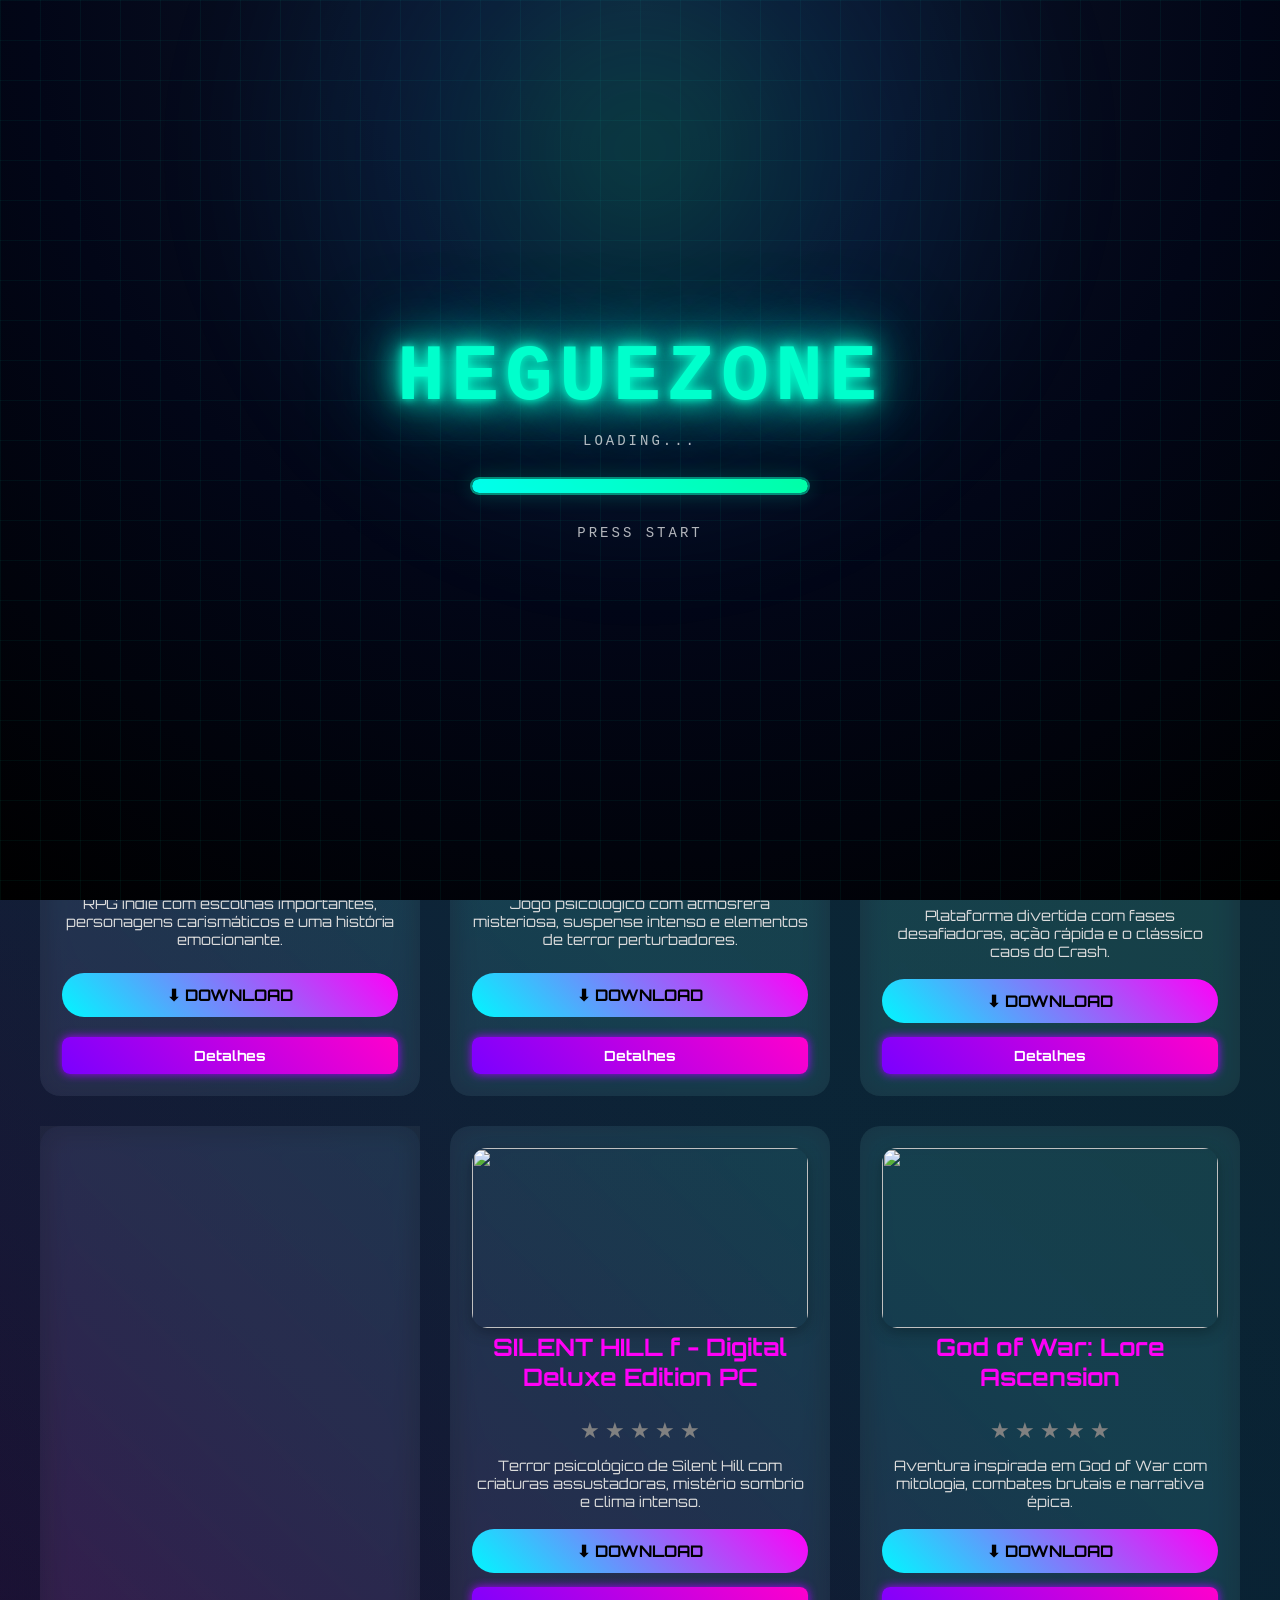
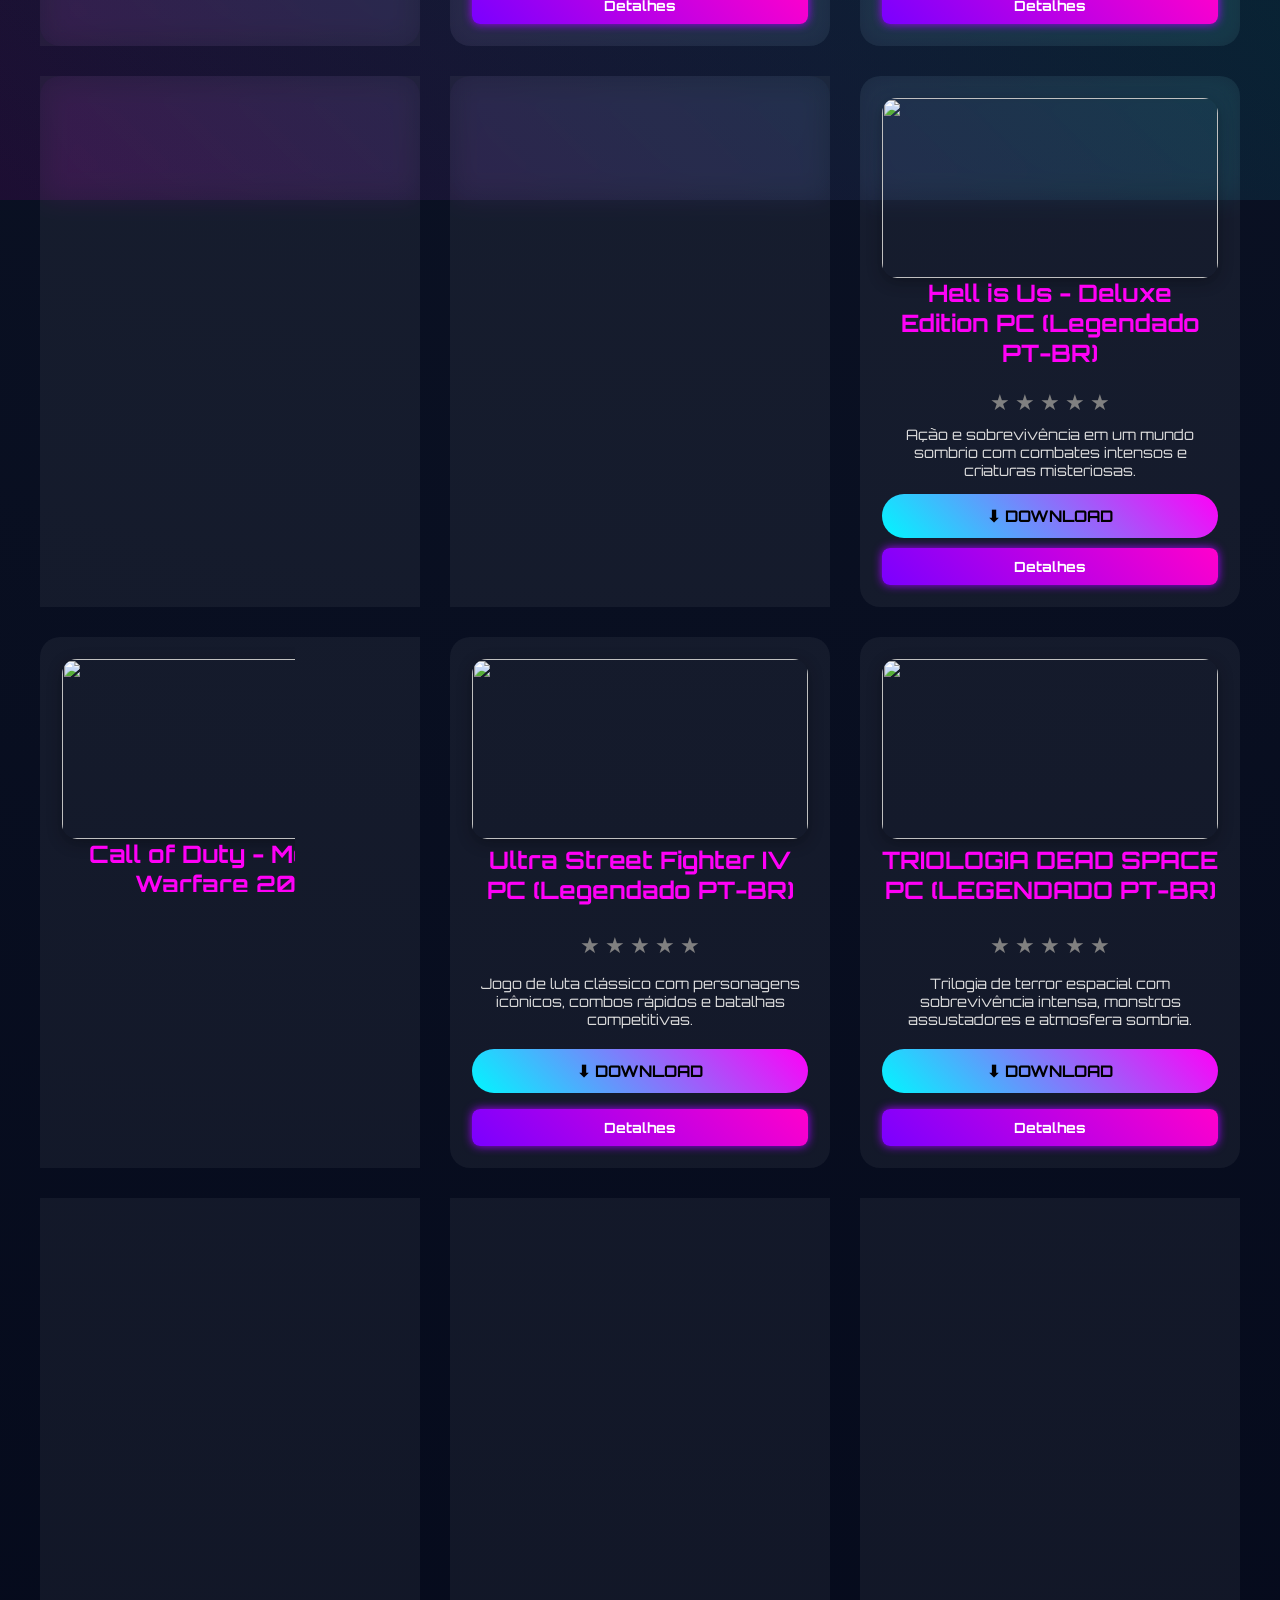
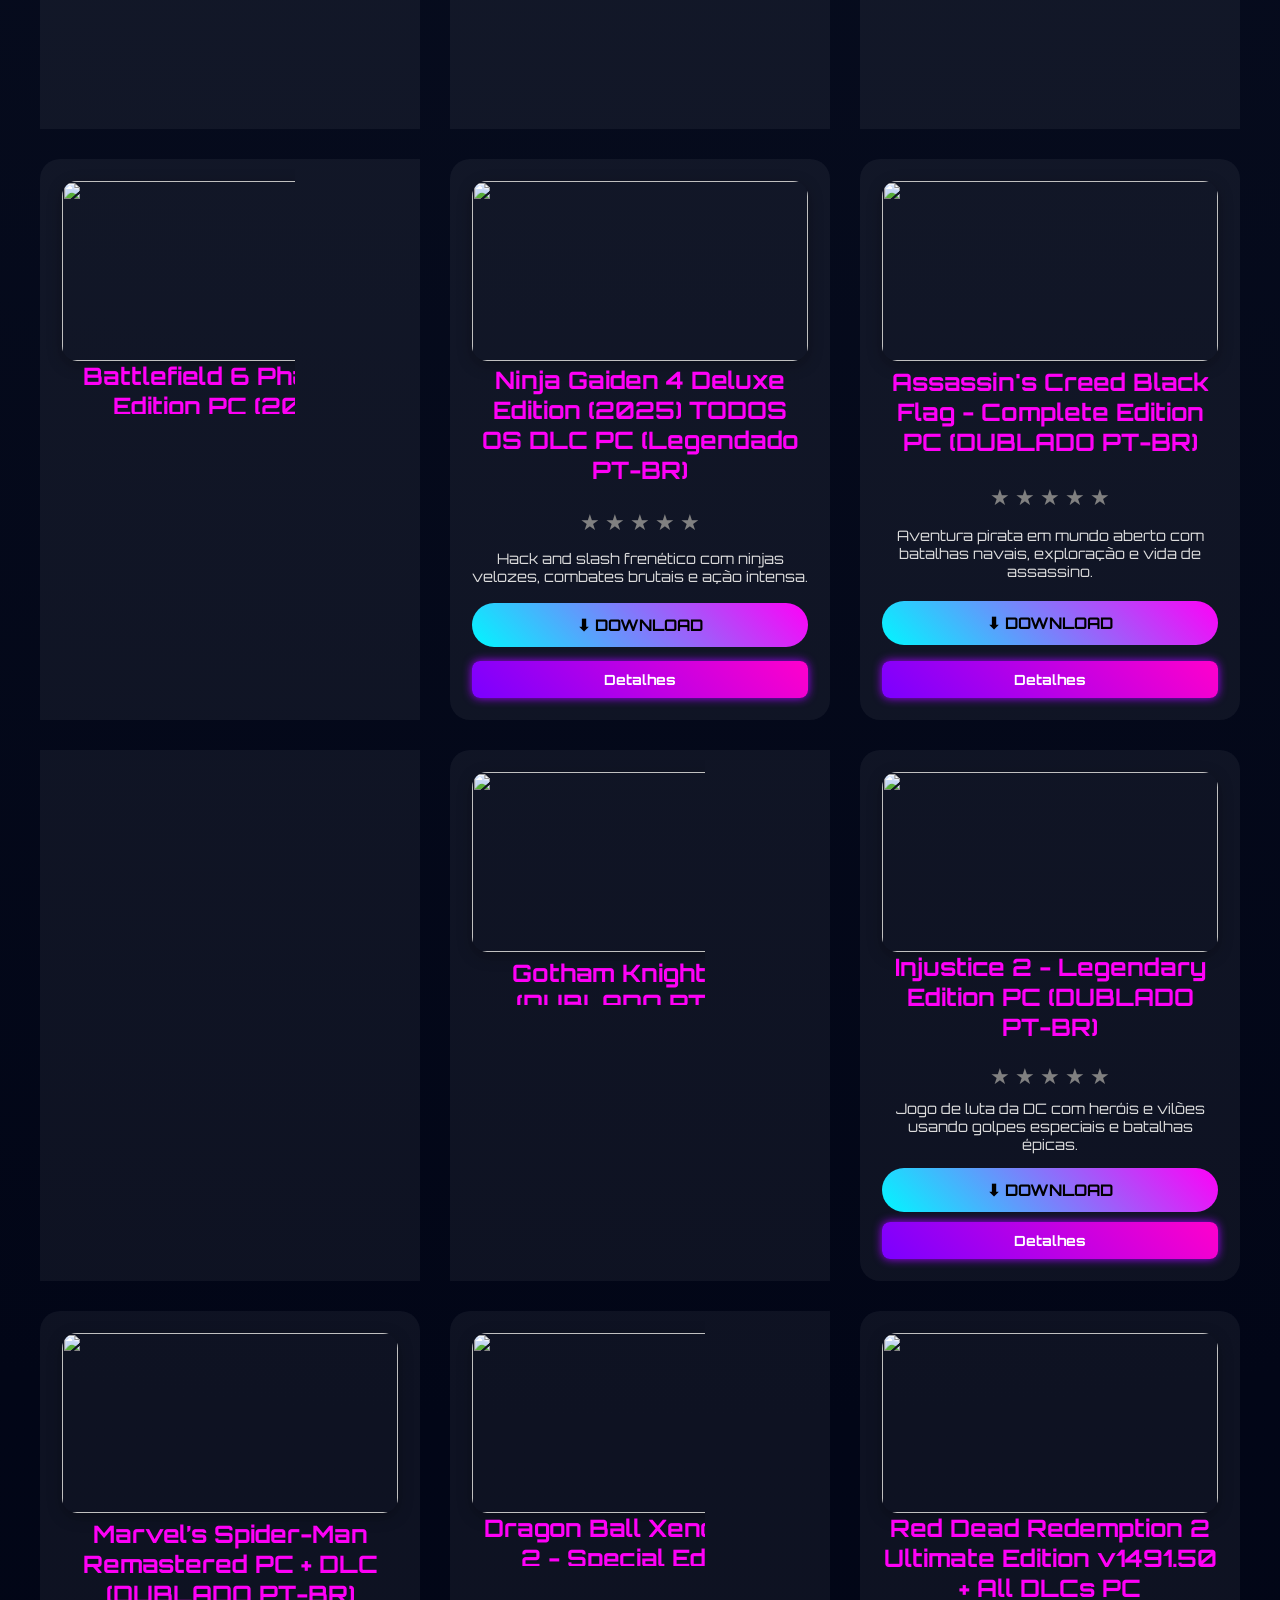
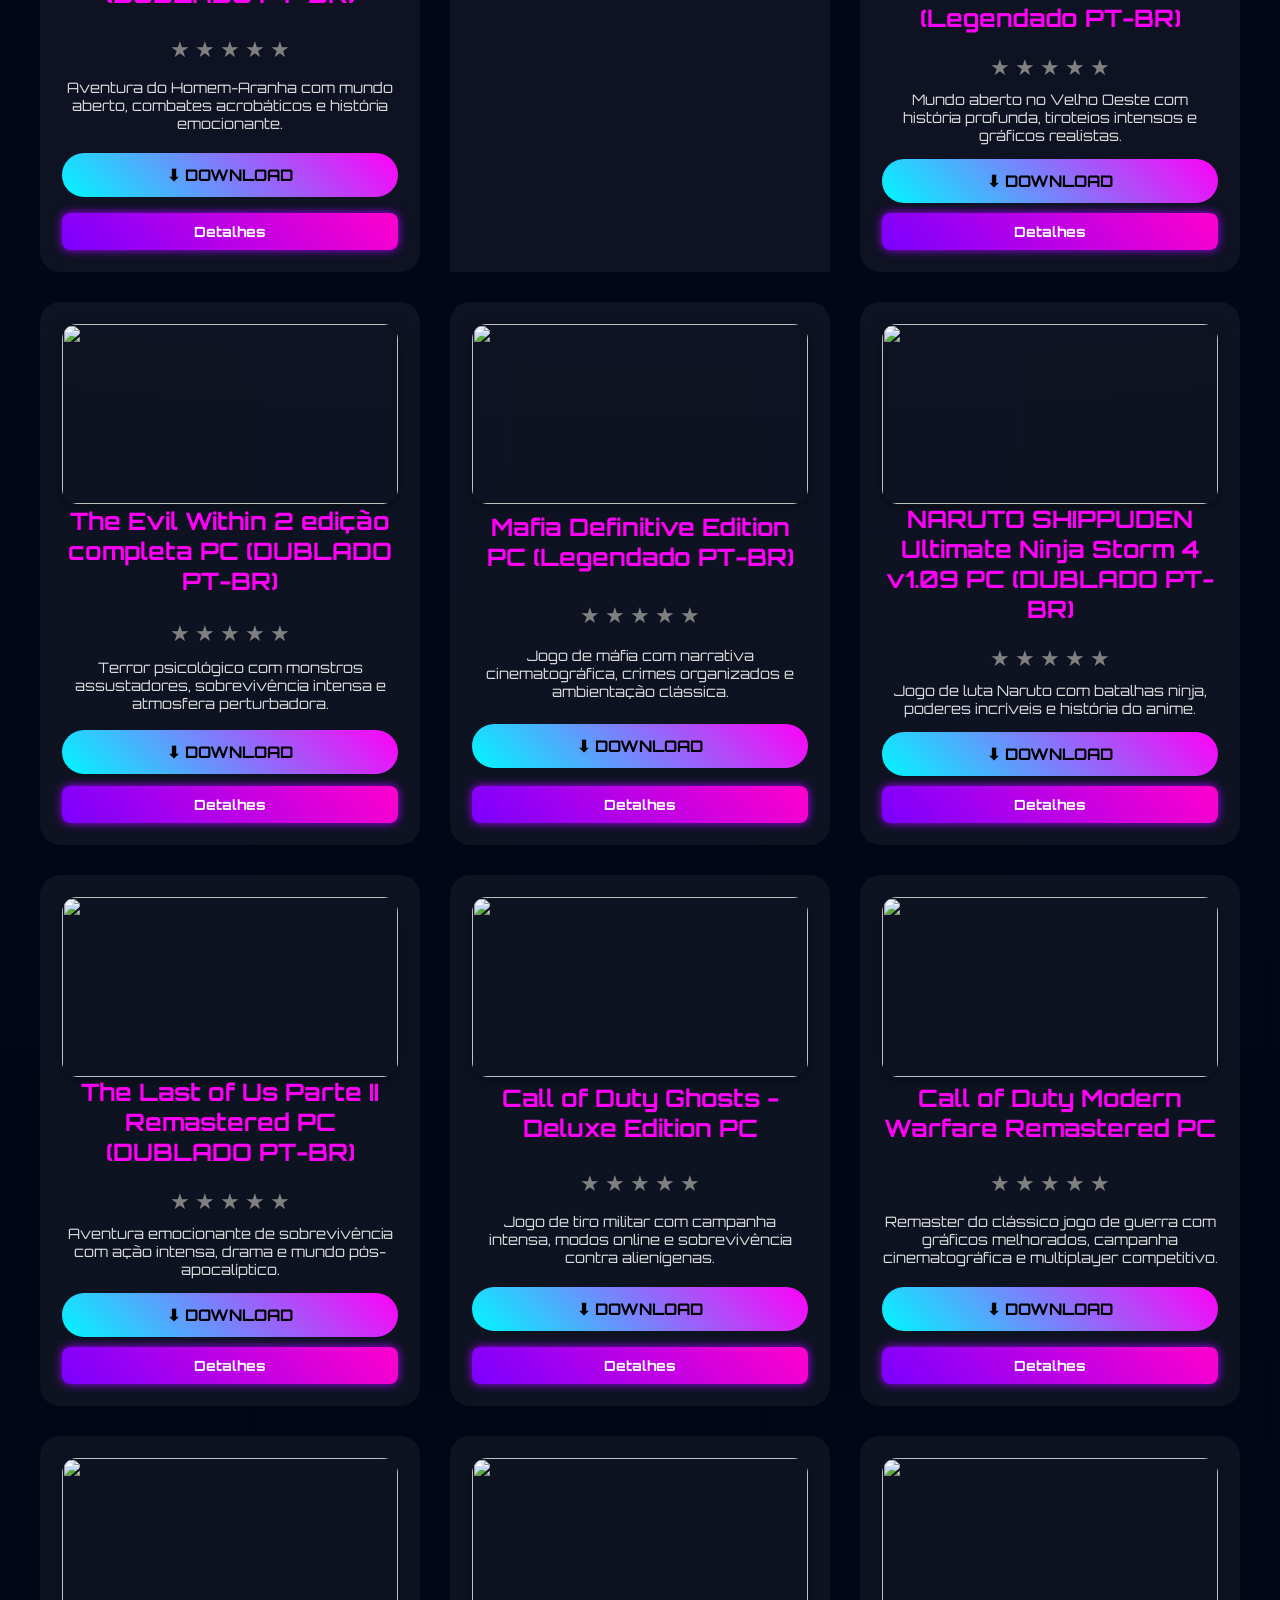
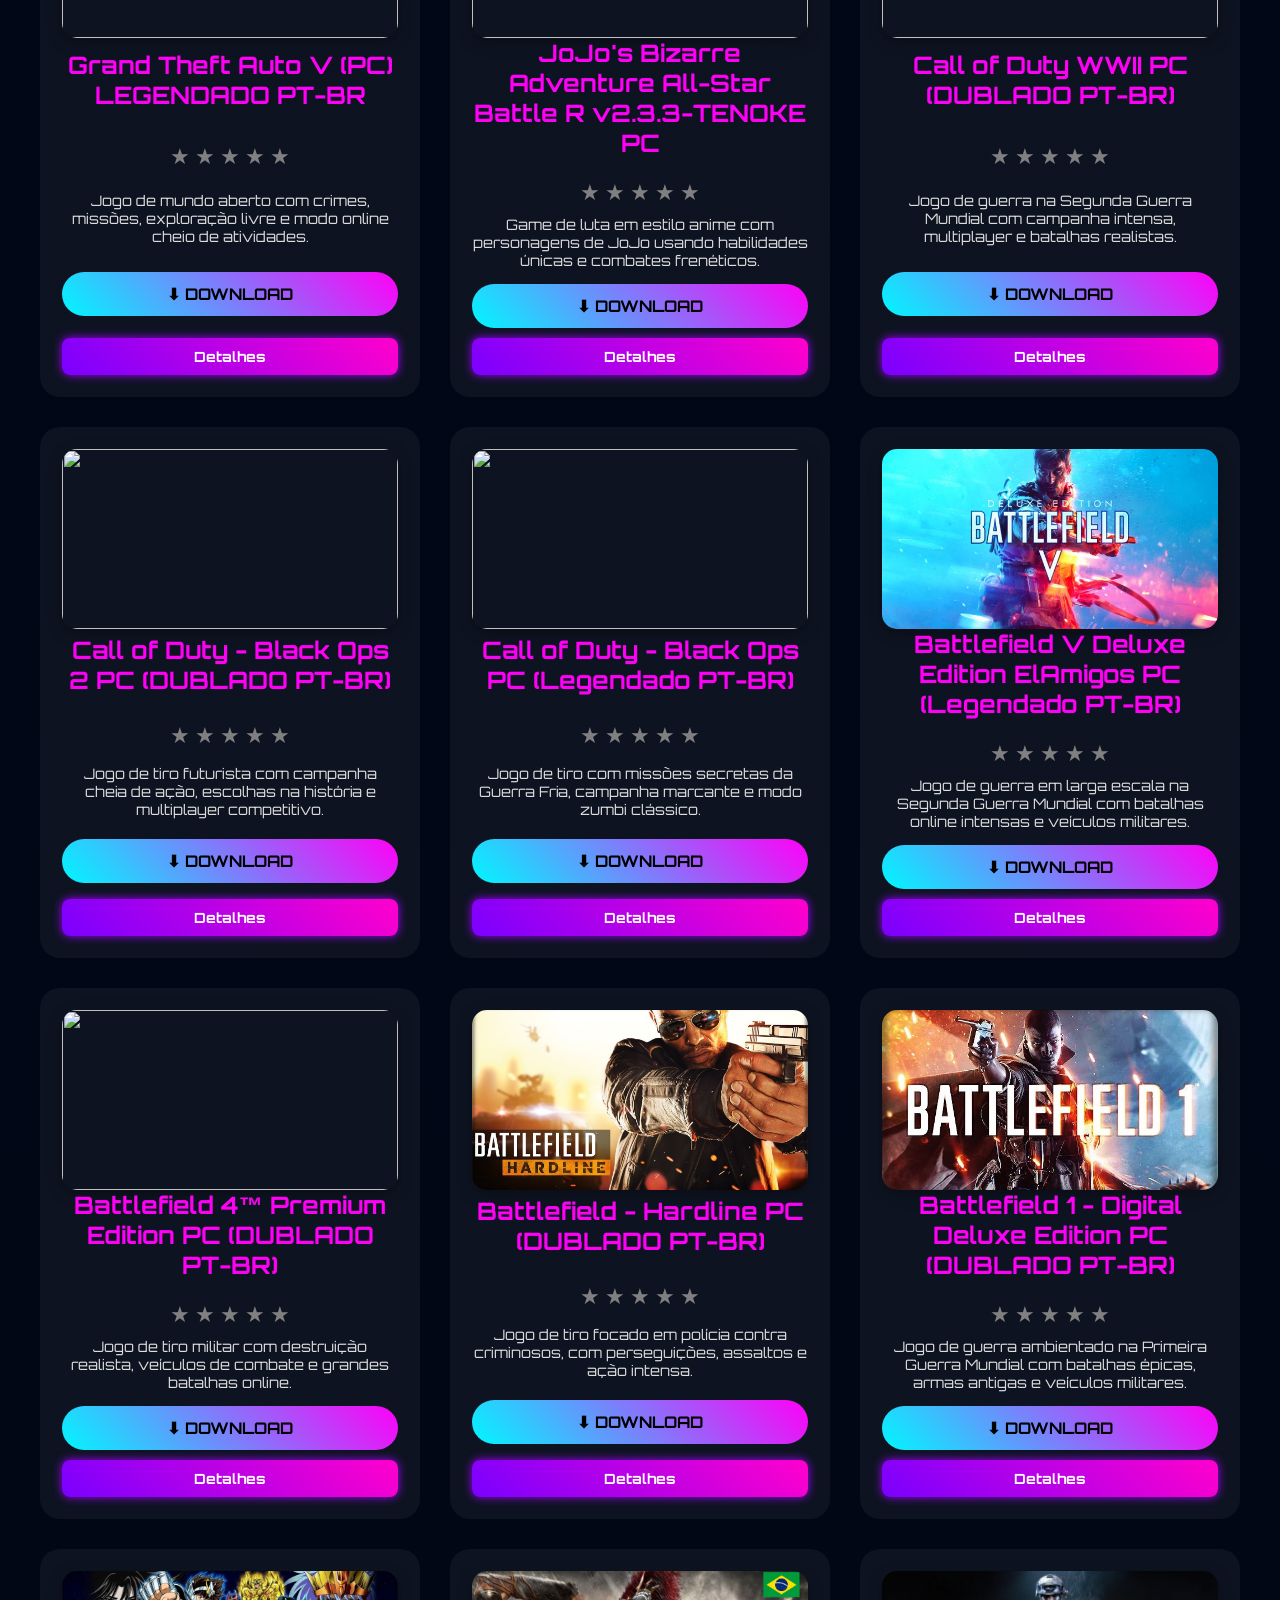
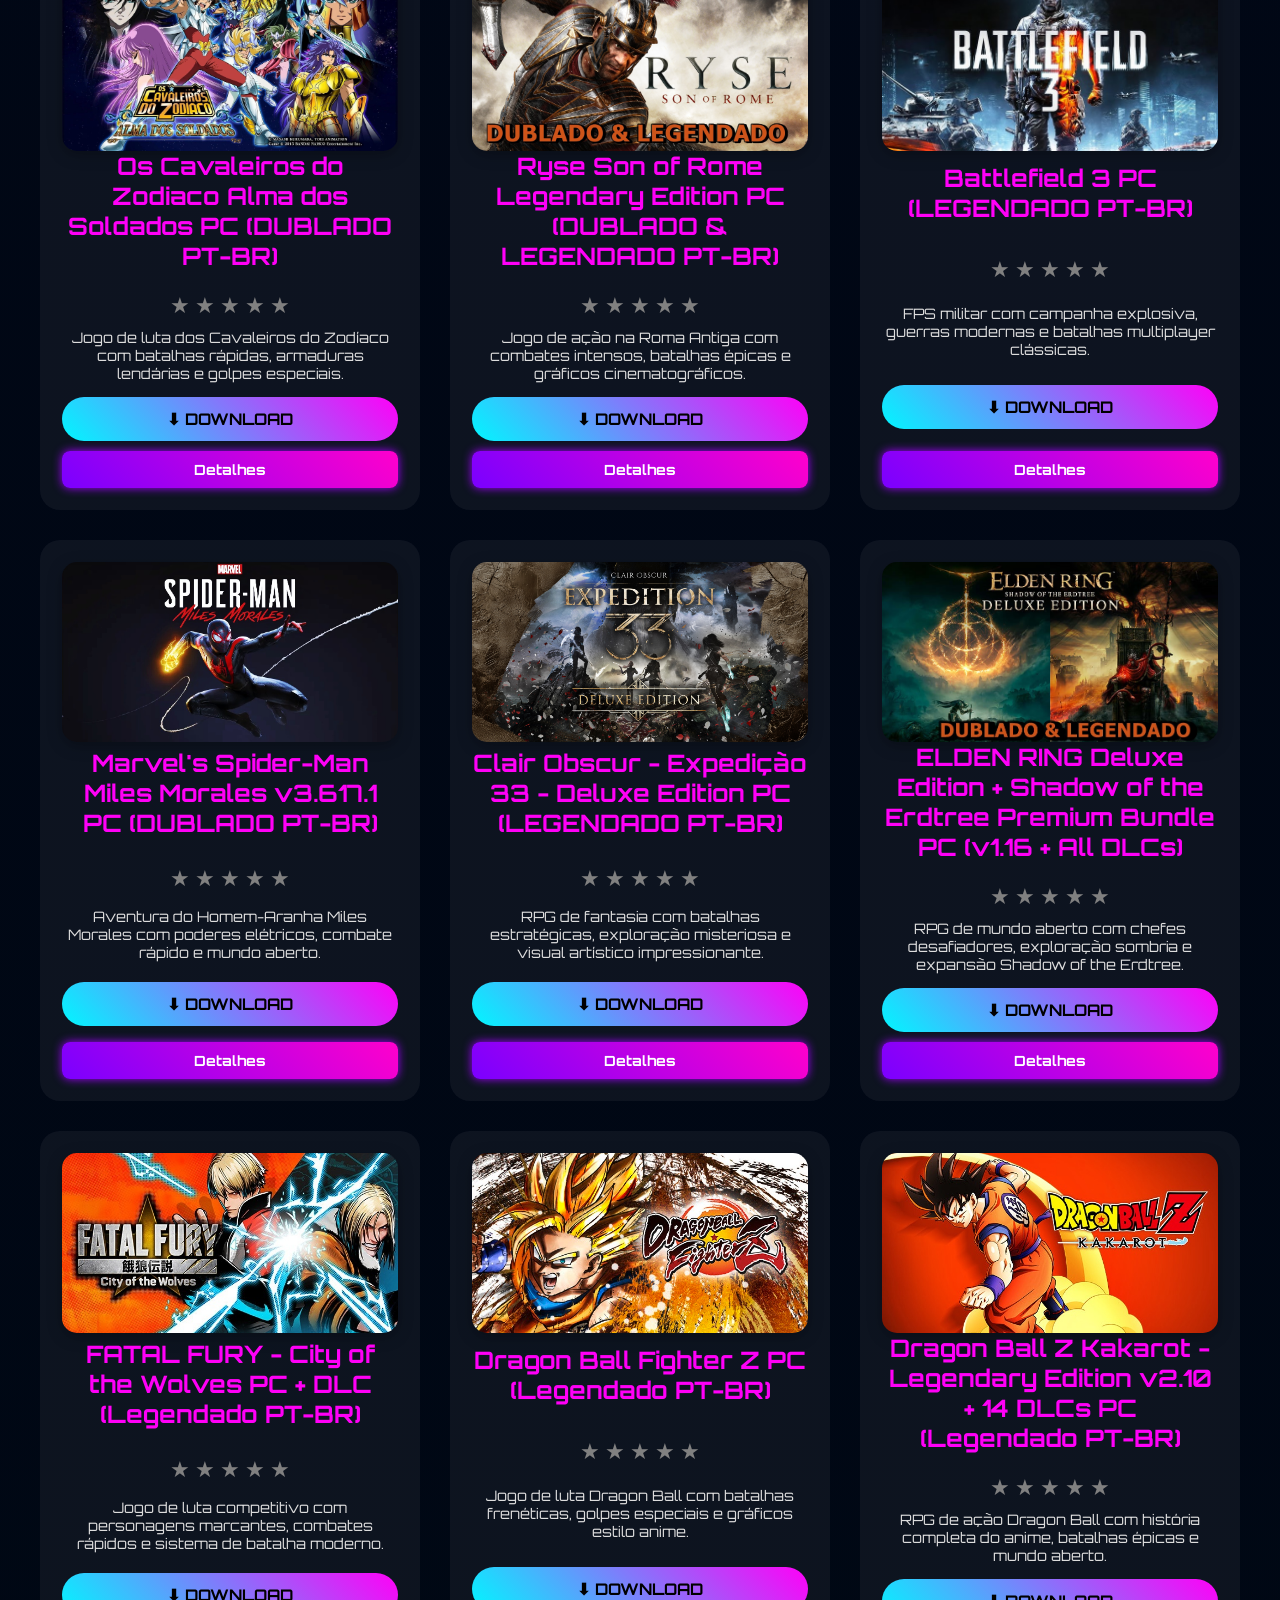
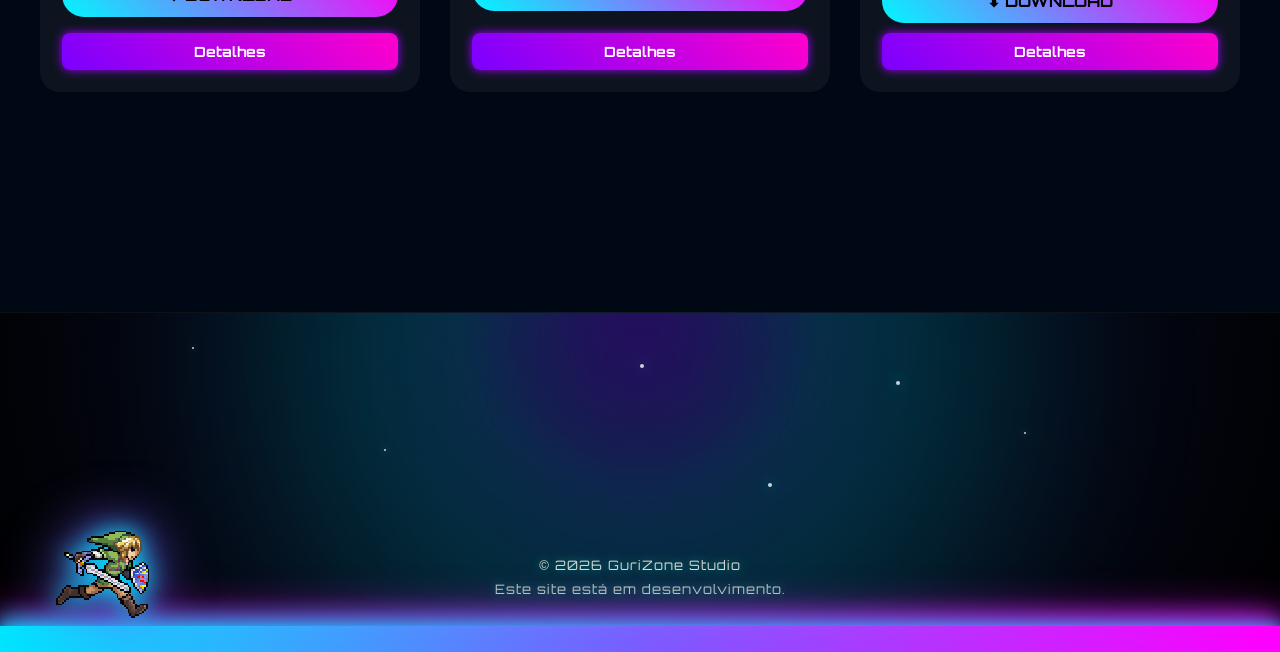
==== commit 285dfd7a: "feat: aprimora a experiência inicial do HegueZone - atualiza a música de fundo da página inicial  - " ====
--- a/index.html
+++ b/index.html
@@ -52,7 +52,7 @@
 
 <!-- MUSICA -->
 <audio id="bg-music" loop>
-  <source src="public/assets/audios/introtazercraft.mp3" type="audio/mpeg">
+  <source src="public/assets/audios/musicaoficial.mp3" type="audio/mpeg">
 </audio>
 
 <!-- SOM DA MOEDA -->
